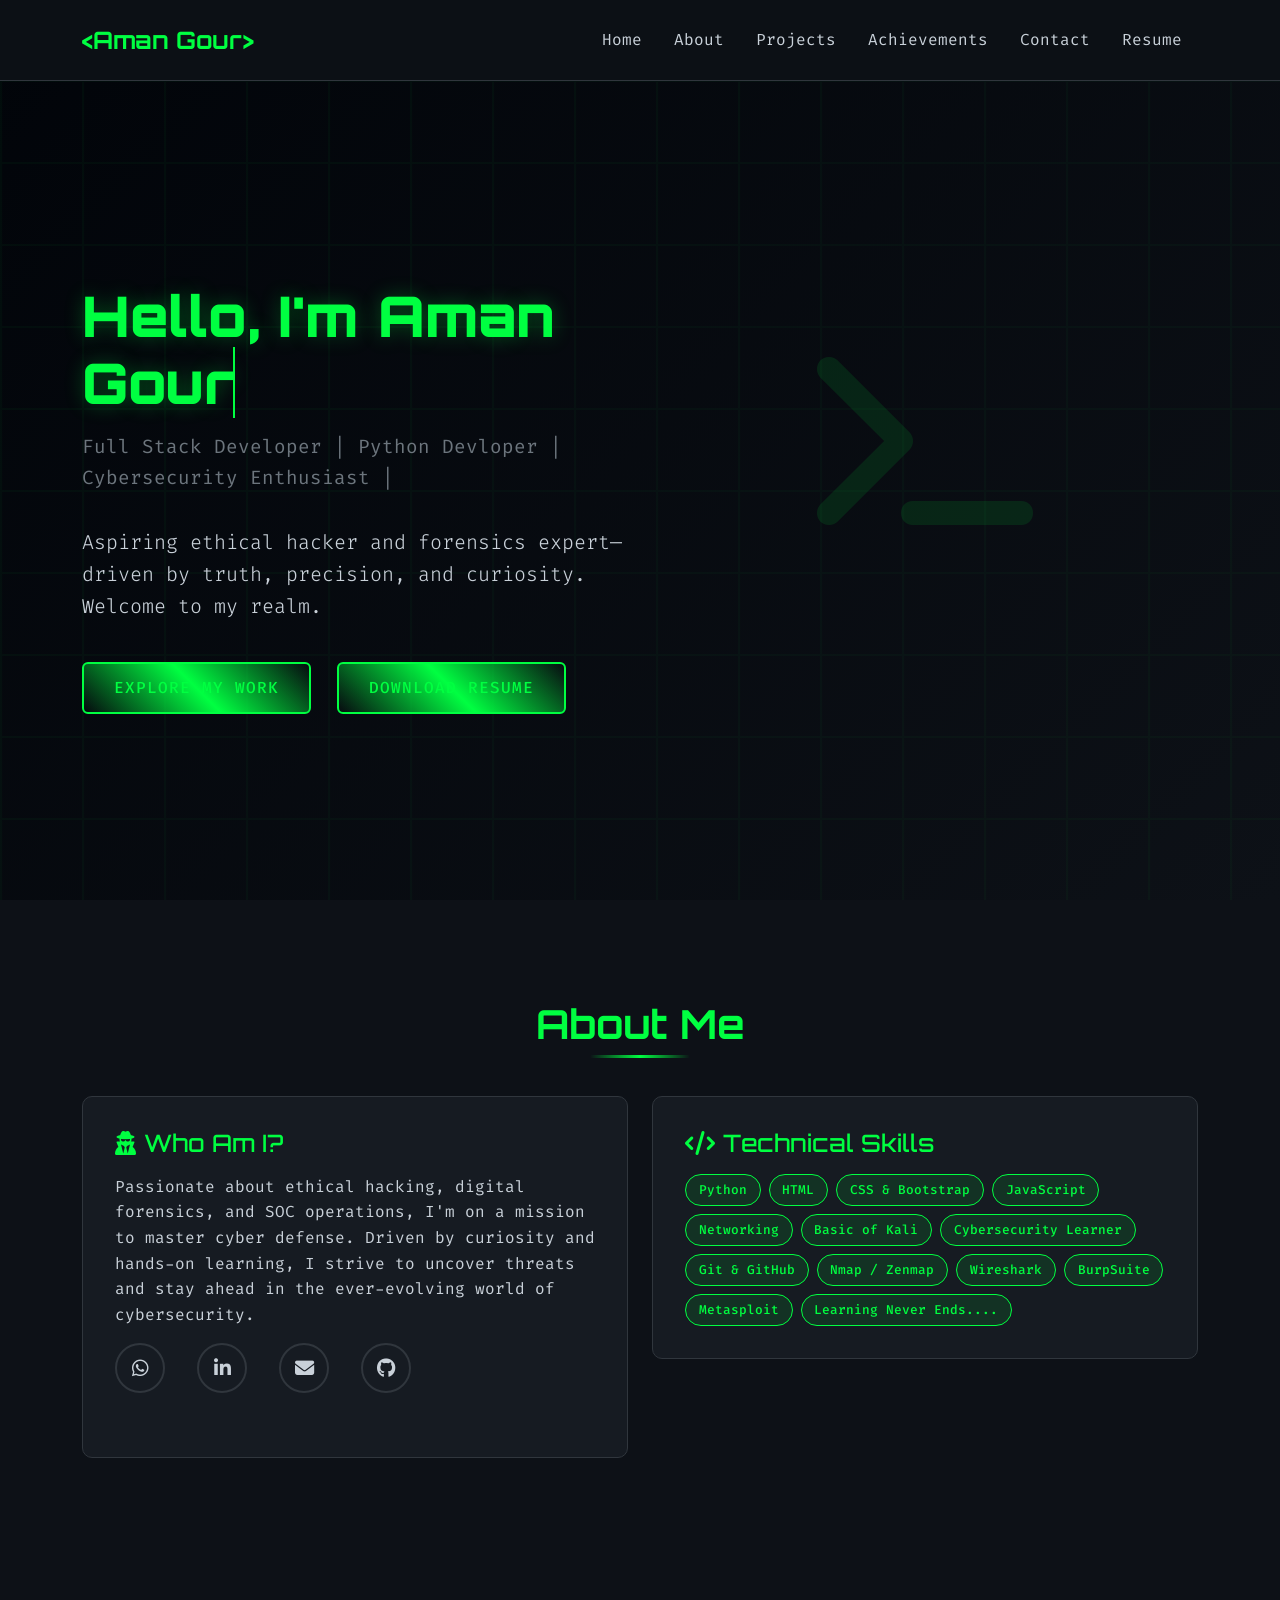
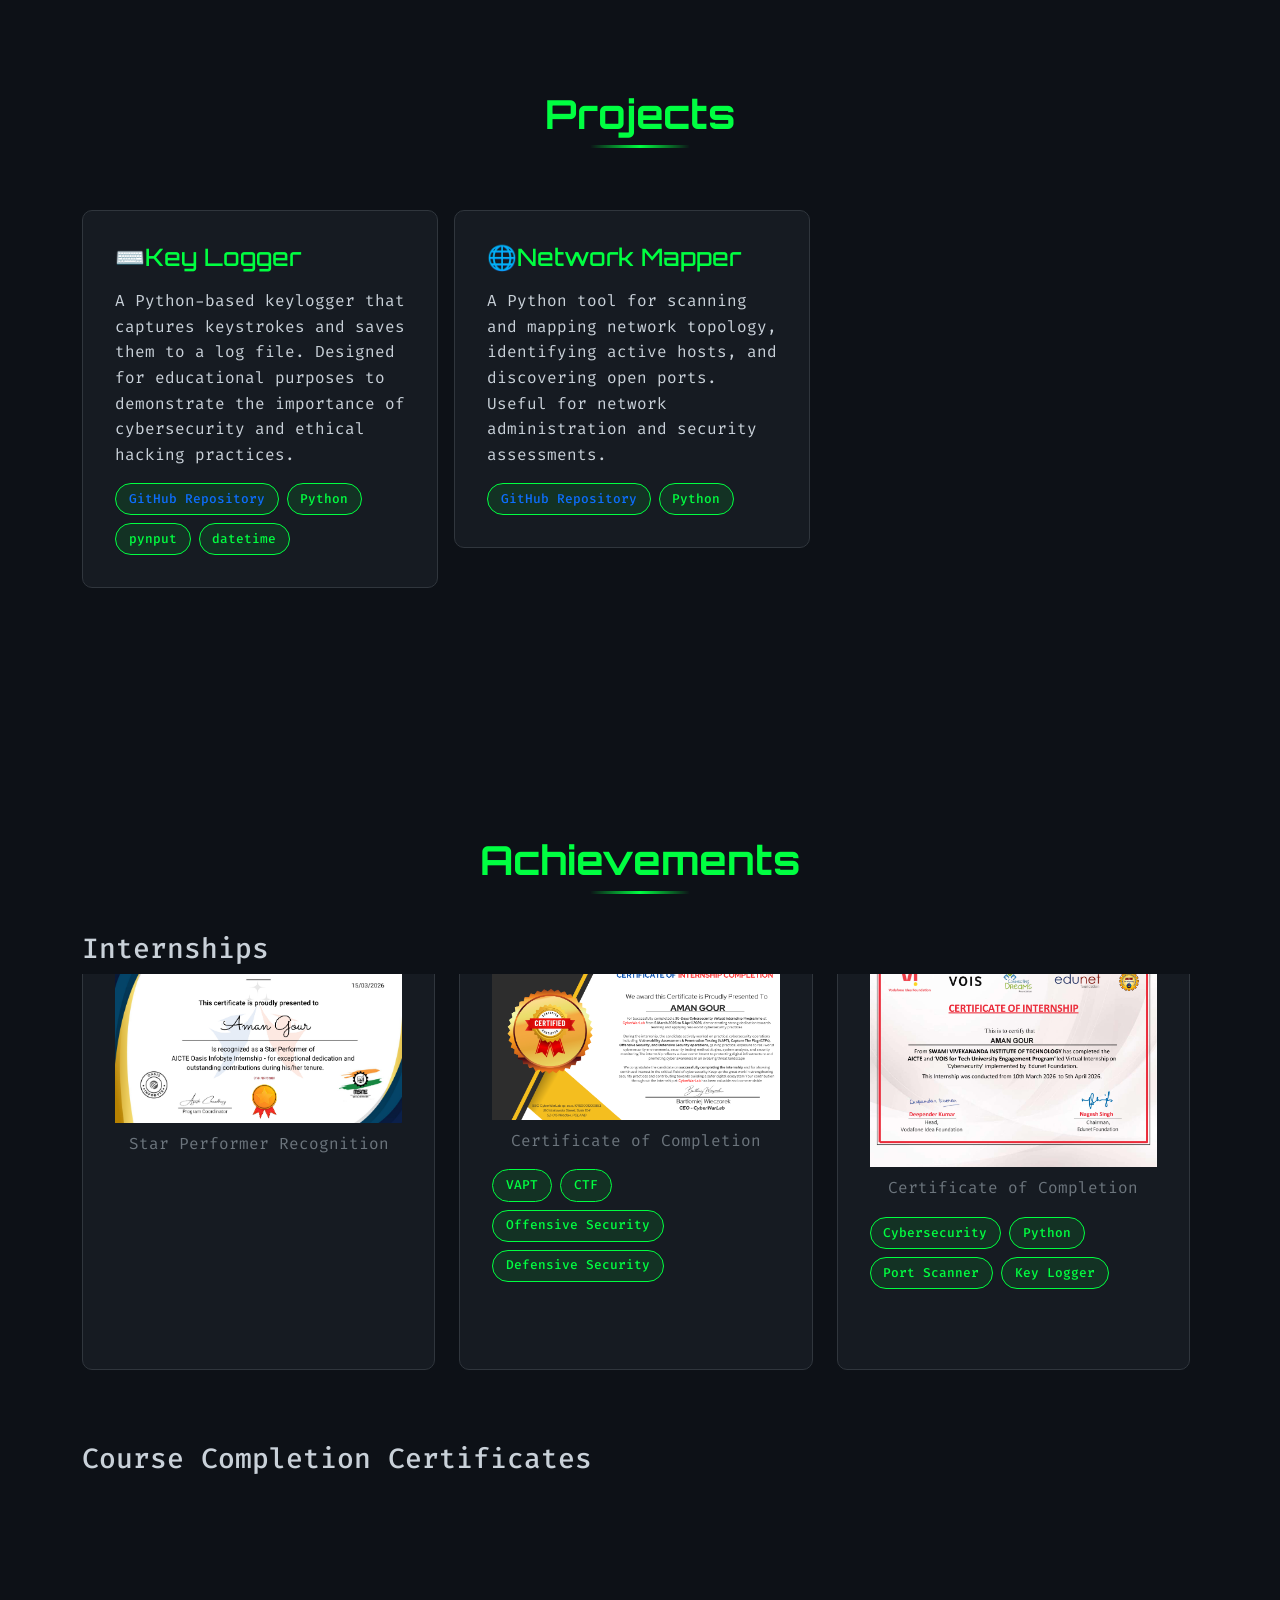
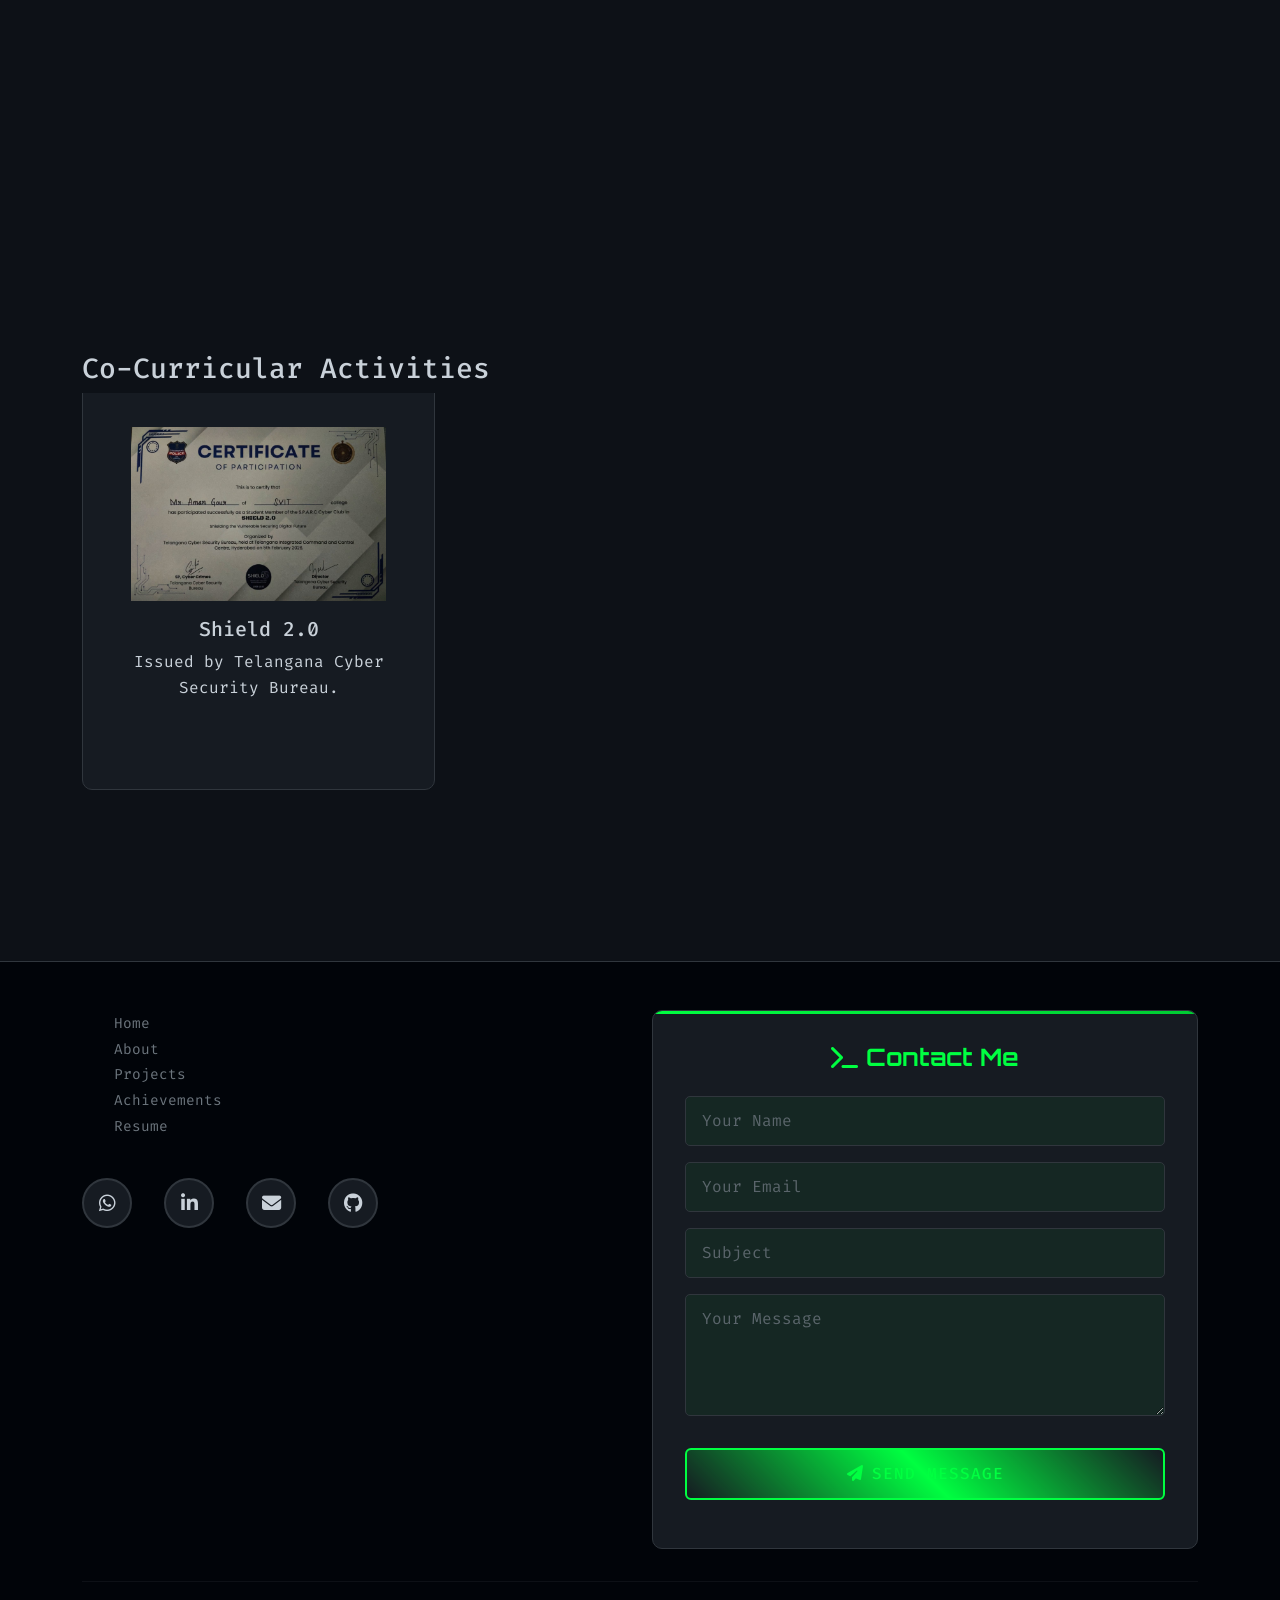
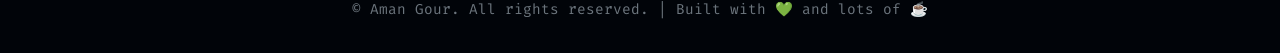
==== index.html @ b08bf636 "Updated with VOIS internship" ====
<!DOCTYPE html>
<html lang="en">
<head>
    <meta charset="UTF-8">
    <meta name="viewport" content="width=device-width, initial-scale=1.0">
    <title>Aman Gour - Portfolio</title>
    <link href="https://cdnjs.cloudflare.com/ajax/libs/bootstrap/5.3.0/css/bootstrap.min.css" rel="stylesheet">
    <link href="https://cdnjs.cloudflare.com/ajax/libs/font-awesome/6.4.0/css/all.min.css" rel="stylesheet">
    <link rel="stylesheet" href="style.css">
</head>
<body>
    <!-- Matrix Background -->
    <canvas class="matrix-bg" id="matrix"></canvas>

    <!-- Navigation -->
    <nav class="navbar navbar-expand-lg navbar-dark fixed-top">
        <div class="container">
            <a class="navbar-brand" href="#home">&lt;Aman Gour&gt;</a>
            <button class="navbar-toggler" type="button" data-bs-toggle="collapse" data-bs-target="#navbarNav">
                <span class="navbar-toggler-icon"></span>
            </button>
            <div class="collapse navbar-collapse" id="navbarNav">
                <ul class="navbar-nav ms-auto">
                    <li class="nav-item">
                        <a class="nav-link" href="#home">Home</a>
                    </li>
                    <li class="nav-item">
                        <a class="nav-link" href="#about">About</a>
                    </li>
                    <li class="nav-item">
                        <a class="nav-link" href="#projects">Projects</a>
                    </li>
                    <li class="nav-item">
                        <a class="nav-link" href="#achievements">Achievements</a>
                    </li>
                    <li class="nav-item">
                        <a class="nav-link" href="#contact">Contact</a>
                    </li>
                    <li class="nav-item">
                        <a class="nav-link" href="Resuma/Aman_Gour_Resume.pdf" target="_blank">Resume</a>
                    </li>
                </ul>
            </div>
        </div>
    </nav>

    <!-- Hero Section -->
    <section id="home" class="hero">
        <div class="container">
            <div class="row align-items-center">
                <div class="col-lg-6">
                    <div class="hero-content">
                        <h1>Hello, I'm <span class="typing-effect">Aman Gour</span></h1>
                        <p class="subtitle">Full Stack Developer | Python Devloper | Cybersecurity Enthusiast | </p>
                        <p class="lead mb-4">Aspiring ethical hacker and forensics expert—driven by truth, precision, and curiosity. Welcome to my realm.</p>
                        <a href="#projects" class="btn btn-hacker me-3">Explore My Work</a>
                        <a href="Resuma/Aman_Gour_Resume.pdf" download="Aman_Gour_Resume.pdf" class="btn btn-hacker">Download Resume</a>
                    </div>
                </div>
                <div class="col-lg-6 text-center">
                    <div style="font-size: 12rem; color: var(--primary-green); opacity: 0.1;">
                        <i class="fas fa-terminal"></i>
                    </div>
                </div>
            </div>
        </div>
    </section>

    <!-- About Section -->
    <section id="about" class="section">
        <div class="container">
            <h2 class="section-title">About Me</h2>
            <div class="row">
                <div class="col-lg-6">
                    <div class="hacker-card">
                        <h4><i class="fas fa-user-secret me-2"></i>Who Am I?</h4>
                        <p>Passionate about ethical hacking, digital forensics, and SOC operations, I'm on a mission to master cyber defense. Driven by curiosity and hands-on learning, I strive to uncover threats and stay ahead in the ever-evolving world of cybersecurity.</p>
                        <div class="social-links justify-content-start">
                            <a href="https://wa.me/+918125267557" class="social-link" title="WhatsApp">
                                <i class="fab fa-whatsapp"></i>
                            </a>
                            <a href="https://www.linkedin.com/in/amangour-/" class="social-link" title="LinkedIn">
                                <i class="fab fa-linkedin-in"></i>
                            </a>
                            <a href="mailto:amangour5488@gmail.com" class="social-link" title="Email">
                                <i class="fas fa-envelope"></i>
                            </a>
                            <a href="https://github.com/AmanGour83" class="social-link" title="GitHub">
                                <i class="fab fa-github"></i>
                            </a>
                        </div>
                    </div>
                </div>
                <div class="col-lg-6">
                    <div class="hacker-card">
                        <h4><i class="fas fa-code me-2"></i>Technical Skills</h4>
                        <div class="tech-stack">
                            <span class="tech-tag">Python</span>
                            <span class="tech-tag">HTML</span>
                            <span class="tech-tag">CSS & Bootstrap</span>
                            <span class="tech-tag">JavaScript</span>
                            <span class="tech-tag">Networking</span>
                            <span class="tech-tag">Basic of Kali</span>
                            <span class="tech-tag">Cybersecurity Learner</span>
                            <span class="tech-tag">Git & GitHub</span>
                            <span class="tech-tag">Nmap / Zenmap</span>
                            <span class="tech-tag">Wireshark</span>
                            <span class="tech-tag">BurpSuite</span>
                            <span class="tech-tag">Metasploit</span>
                            <span class="tech-tag">Learning Never Ends....</span>
                        </div>
                    </div>
                </div>
            </div>
        </div>
    </section>

    <!-- Projects Section -->
    <section id="projects" class="section">
        <div class="container">
            <h2 class="section-title">Projects</h2>
            <div class="row justify-content-center">
                <div class="col-12">
                    <div class="scroll-box projects-scroll">
                        <div class="row g-3"> <!-- row -->
                            <!-- Registration Checkup -->
                            <div class="col-md-4 mb-3">
                                <div class="project-card hacker-card" style="min-width: auto; flex: 0 0 320px;">
                                    <h4><span style="font-size:1.5rem;">✅</span>Registration Checkup</h4>
                                    <p>A command-line tool developed in Python to manage and update student details from a CSV file. Designed for schools or educational institutions to maintain and review student information efficiently.</p>
                                    <div class="tech-stack">
                                        <span class="tech-tag">
                                            <a href="https://github.com/AmanGour83/Regestration_check_up" title="GitHub" style="text-decoration: none;">GitHub Repository</a>
                                        </span>
                                        <span class="tech-tag">Python</span>
                                        <span class="tech-tag">pandas</span>
                                        <span class="tech-tag">numpy</span>
                                        <span class="tech-tag">CSV file</span>
                                    </div>
                                </div>
                            </div>
                            <!-- Smart Resume -->
                            <div class="col-md-4 mb-3">
                                <div class="project-card hacker-card" style="min-width: auto; flex: 0 0 320px;">
                                    <h4><span style="font-size:1.5rem;">📝</span>Smart Resume</h4>
                                    <p>A professional web app that helps you craft beautiful, effective resumes with intelligent AI-powered guidance!</p>
                                    <div class="tech-stack">
                                        <span class="tech-tag">
                                            <a href="https://github.com/AmanGour83/Regestration_check_up" title="GitHub" style="text-decoration: none;">GitHub Repository</a>
                                        </span>
                                        <span class="tech-tag">JavaScript</span>
                                        <span class="tech-tag">HTML</span>
                                        <span class="tech-tag">CSS</span>
                                        <span class="tech-tag">Python</span>
                                        <span class="tech-tag">Flask</span>
                                        <span class="tech-tag">AI using API</span>
                                    </div>
                                </div>
                            </div>
                            <!-- Expense Tracker -->
                            <div class="col-md-4 mb-3">
                                <div class="project-card hacker-card" style="min-width: auto; flex: 0 0 320px;">
                                    <h4><span style="font-size:1.5rem;">💸</span>Expense Tracker</h4>
                                    <p>A simple command-line Python tool to log expenses, view summaries, and track spending—ideal for managing finances without spreadsheets or apps.</p>
                                    <div class="tech-stack">
                                        <span class="tech-tag">
                                            <a href="https://github.com/AmanGour83/Expense_Tracers" title="GitHub" style="text-decoration: none;">GitHub Repository</a>
                                        </span>
                                        <span class="tech-tag">Python</span>
                                        <span class="tech-tag">JSON</span>
                                        <span class="tech-tag">datetime</span>
                                    </div>
                                </div>
                            </div>
                            <!-- Result Desk -->
                            <div class="col-md-4 mb-3">
                                <div class="project-card hacker-card" style="min-width: auto; flex: 0 0 320px;">
                                    <h4><span style="font-size:1.5rem;">📊</span>Result Desk</h4>
                                    <p>Result Desk is a Python 🐍 CLI tool that loads CSV marksheets and visualizes student performance—ideal for educators and data lovers 🧑‍💻!</p>
                                    <div class="tech-stack">
                                        <span class="tech-tag">
                                            <a href="https://github.com/AmanGour83/Result-Desk" title="GitHub" style="text-decoration: none;">GitHub Repository</a>
                                        </span>
                                        <span class="tech-tag">Python</span>
                                        <span class="tech-tag">pandas</span>
                                        <span class="tech-tag">numpy</span>
                                        <span class="tech-tag">matplotlib</span>
                                        <span class="tech-tag">CSV file</span>
                                    </div>
                                </div>
                            </div>
                            <!-- Student Performance Tracker -->
                            <div class="col-md-4 mb-3">
                                <div class="project-card hacker-card" style="min-width: auto; flex: 0 0 320px;">
                                    <h4><span style="font-size:1.5rem;">📃</span>Student Performance Tracker</h4>
                                    <p>A user-friendly Flask + SQLite web app for teachers and admins to track student performance, manage grades, and generate class reports.🧑‍💼</p>
                                    <div class="tech-stack">
                                        <span class="tech-tag">
                                            <a href="https://github.com/AmanGour83/student_performance_tracker" title="GitHub" style="text-decoration: none;">GitHub Repository</a>
                                        </span>
                                        <span class="tech-tag">Python</span>
                                        <span class="tech-tag">Flask</span>
                                        <span class="tech-tag">SQLite</span>
                                        <span class="tech-tag">HTML</span>
                                        <span class="tech-tag">CSS</span>
                                        <span class="tech-tag">Bootstrap</span>
                                    </div>
                                </div>
                            </div>
                            <!-- Secret Cipher -->
                            <div class="col-md-4 mb-3">
                                <div class="project-card hacker-card" style="min-width: auto; flex: 0 0 320px;">
                                    <h4><span style="font-size:1.5rem;">🕵️‍♀️</span>Secret Cipher</h4>
                                    <p>Secret Cipher Agent is a sleek Python tool for encoding and decoding messages using Caesar cipher logic. Perfect for secret notes or cryptography fun with your undercover companion in code! 🕵️‍♂️</p>
                                    <div class="tech-stack">
                                        <span class="tech-tag">
                                            <a href="https://github.com/AmanGour83/Secret_Cipher" title="GitHub" style="text-decoration: none;">GitHub Repository</a>
                                        </span>
                                        <span class="tech-tag">Python</span>
                                    </div>
                                </div>
                            </div> 
                            <!--Key Logger  -->
                            <div class="col-md-4 mb-3">
                                <div class="project-card hacker-card" style="min-width: auto; flex: 0 0 320px;">
                                    <h4><span style="font-size:1.5rem;">⌨️</span>Key Logger</h4>
                                    <p>A Python-based keylogger that captures keystrokes and saves them to a log file. Designed for educational purposes to demonstrate the importance of cybersecurity and ethical hacking practices.</p>
                                    <div class="tech-stack">
                                        <span class="tech-tag">
                                            <a href="https://github.com/AmanGour83/Key-Logger" title="GitHub" style="text-decoration: none;">GitHub Repository</a>
                                        </span>
                                        <span class="tech-tag">Python</span>
                                        <span class="tech-tag">pynput</span>
                                        <span class="tech-tag">datetime</span>
                                    </div>
                                </div>
                            </div>
                            <!-- Network Mapper -->
                            <div class="col-md-4 mb-3">
                                <div class="project-card hacker-card" style="min-width: auto; flex: 0 0 320px;">
                                    <h4><span style="font-size:1.5rem;">🌐</span>Network Mapper</h4>
                                    <p>A Python tool for scanning and mapping network topology, identifying active hosts, and discovering open ports. Useful for network administration and security assessments.</p>
                                    <div class="tech-stack">
                                        <span class="tech-tag">
                                            <a href="https://github.com/AmanGour83/Network-Mapper" title="GitHub" style="text-decoration: none;">GitHub Repository</a>
                                        </span>
                                        <span class="tech-tag">Python</span>
                                    </div>
                                </div>
                            </div>
                            
                        
                        
                        <!-- /////////// Add more projects here as needed ////////// -->
                        </div>
                    </div>
                </div>
            </div>
        </div>
    </section>


    <!-- Achievements Section with Scroll and Image Modal -->
    <section id="achievements" class="section">
        <div class="container">
            <h2 class="section-title">Achievements</h2>

            <!-- Internships -->
            <div class="ach-category mb-5">
                <h3>Internships</h3>
                <div class="row justify-content-center scroll-box" style="max-height: 420px; overflow-y: auto;">
                    <div class="col-lg-15 mb-10">
                        <div class="row">
                            <!-- Web Dev InternShip -->
                            <div class="col-md-4 mb-4">
                                <div class="hacker-card h-100">
                                    <h4><i class="fas fa-building me-2"></i>Elevate Lab</h4>
                                    <p><strong>WebDevelopment</strong> | May 2025 - June 2025</p>
                                    <div class="text-center">
                                        <img src="Certificates/internship_certificate/Elevate_Lab.jpg" alt="Elevate Lab Internship Certificate" class="img-fluid certificate-img" style="max-height: 400px; object-fit: contain; cursor: pointer;">
                                        <p class="text-secondary mt-2">Certificate of Completion</p>
                                    </div>
                                    <div class="tech-stack mb-3">
                                        <span class="tech-tag">HTML</span>
                                        <span class="tech-tag">CSS & bootstrap</span>
                                        <span class="tech-tag">JavaScript</span>
                                    </div>
                                </div>
                            </div>
                            <!-- Python Internship -->
                            <div class="col-md-4 mb-4">
                                <div class="hacker-card h-100">
                                    <h4><i class="fas fa-building me-2"></i>ValutsOfCode</h4>
                                    <p><strong>Python</strong> | August 2025 - September 2025</p>
                                    <div class="text-center">
                                        <img src="Certificates/internship_certificate/Vaultofcodes.jpg" alt="VaultOfCode Internship Certificate" class="img-fluid certificate-img" style="max-height: 400px; object-fit: contain; cursor: pointer;">
                                        <p class="text-secondary mt-2">Certificate of Completion</p>
                                    </div>
                                    <div class="tech-stack mb-3">
                                        <span class="tech-tag">Python</span>
                                        <span class="tech-tag">Flask</span>
                                        <span class="tech-tag">SQLite3</span>
                                    </div>
                                </div>
                            </div>
                            <!-- OASIS Internship -->
                            <div class="col-md-4 mb-4">
                                <div class="hacker-card h-100">
                                    <h4><i class="fas fa-building me-2"></i>OASIS</h4>
                                    <p><strong>Cybersecurity</strong> | Feb 2025 - March 2025</p>
                                    <div class="text-center">
                                        <img src="Certificates/internship_certificate/OASIS_COMPLETION CERTIFICATE.jpg" alt="OASIS Completion Certificate" class="img-fluid certificate-img" style="max-height: 400px; object-fit: contain; cursor: pointer;">
                                        <p class="text-secondary mt-2">Certificate of Completion</p>
                                    </div>
                                    <div class="tech-stack mb-3">
                                        <span class="tech-tag">Network Security</span>
                                        <span class="tech-tag">Penetration Testing</span>
                                        <span class="tech-tag">Incident Response</span>
                                    </div>
                                </div>
                            </div>
                            <!-- OASIS Star Performer -->
                            <div class="col-md-4 mb-4">
                                <div class="hacker-card h-100">
                                    <h4><i class="fas fa-building me-2"></i>OASIS (Star Performer)</h4>
                                    <p><strong>Cybersecurity</strong> | March 2025</p>
                                    <div class="text-center">
                                        <img src="Certificates/internship_certificate/OASIS_sTAR_PERFORMER CERTIFICATE.jpg" alt="OASIS Star Performer Certificate" class="img-fluid certificate-img" style="max-height: 400px; object-fit: contain; cursor: pointer;">
                                        <p class="text-secondary mt-2">Star Performer Recognition</p>
                                    </div>
                                    
                                </div>
                            </div>
                            <!-- Cyber War Labs -->
                            <div class="col-md-4 mb-4">
                                <div class="hacker-card h-100">
                                    <h4><i class="fas fa-building me-2"></i>Cyber War Labs</h4>
                                    <p><strong>Cybersecurity</strong> | March 2026 - April 2026</p>
                                    <div class="text-center">
                                        <img src="Certificates/internship_certificate/Cyber_warlabs.png" alt="Cyber War Labs Internship Certificate" class="img-fluid certificate-img" style="max-height: 400px; object-fit: contain; cursor: pointer;">
                                        <p class="text-secondary mt-2">Certificate of Completion</p>
                                    </div>
                                    <div class="tech-stack mb-3">
                                        <span class="tech-tag">VAPT</span>
                                        <span class="tech-tag">CTF</span>
                                        <span class="tech-tag">Offensive Security</span>
                                        <span class="tech-tag">Defensive Security</span>
                                    </div>
                                </div>
                            </div>
                            <!-- VOIS Virtual Internship -->
                            <div class="col-md-4 mb-4">
                                <div class="hacker-card h-100">
                                    <h4><i class="fas fa-building me-2"></i>VOIS Virtual Internship</h4>
                                    <p><strong>Cybersecurity</strong> | March 2026 - April 2026</p>
                                    <div class="text-center">
                                        <img src="Certificates/internship_certificate/VOIS.png" alt="VOIS Virtual Internship Certificate" class="img-fluid certificate-img" style="max-height: 400px; object-fit: contain; cursor: pointer;">
                                        <p class="text-secondary mt-2">Certificate of Completion</p>
                                    </div>
                                    <div class="tech-stack mb-3">
                                        <span class="tech-tag">Cybersecurity</span>
                                        <span class="tech-tag">Python</span>
                                        <span class="tech-tag">Port Scanner</span>
                                        <span class="tech-tag">Key Logger</span>
                                    </div>
                                </div>
                            </div>

                        </div>
                    </div>
                </div>
            </div>

            <!-- Course Completion Certificates -->
            <div class="ach-category mb-5">
                <h3>Course Completion Certificates</h3>
                <div class="row scroll-box" style="max-height: 420px; overflow-y: auto;">
                    <!-- Diploma In Ms-Word -->
                    <div class="col-md-4 mb-4">
                        <div class="hacker-card h-100">
                            <div class="certificate-card text-center p-3">
                                <img src="Certificates/course_Certificates/DIPLOMA IN MS-OFFICE CERTIFIATE.jpg" alt="Diploma In Ms-Word" class="img-fluid mb-3 certificate-img" style="max-height: 400px; object-fit: contain; cursor: pointer;">
                                <h5 class="mb-2">Diploma In Ms-Word</h5>
                                <p class="mb-2">Issued by GEENI Computer Education, November 2020</p>
                            </div>
                        </div>
                    </div>
                     <!-- Diploma In Python -->
                    <div class="col-md-4 mb-4">
                        <div class="hacker-card h-100">
                            <div class="certificate-card text-center p-3">
                                <img src="Certificates/course_Certificates/DIPLOMA IN PYTHON CERTIFIATE.jpg" alt="Diploma In Python" class="img-fluid mb-3 certificate-img" style="max-height: 400px; object-fit: contain; cursor: pointer;">
                                <h5 class="mb-2">Diploma In Python</h5>
                                <p class="mb-2">Issued by GEENI Computer Education, November 2020</p>
                            </div>
                        </div>
                    </div>
                    <!-- API Authentication -->
                    <div class="col-md-4 mb-4">
                        <div class="hacker-card h-100">
                            <div class="certificate-card text-center p-3">
                                <img src="Certificates/course_Certificates/API Authentication.jpg" alt="API Authentication Certificate" class="img-fluid mb-3 certificate-img" style="max-height: 400px; object-fit: contain; cursor: pointer;">
                                <h5 class="mb-2">API Authentication</h5>
                                <p class="mb-2">Issued by APISEC UNIVERSITY</p>
                            </div>
                        </div>
                    </div>
                    <!-- API Security Fundamentals -->
                    <div class="col-md-4 mb-4">
                        <div class="hacker-card h-100">
                            <div class="certificate-card text-center p-3">
                                <img src="Certificates/course_Certificates/API Sec Fundamental.jpg" alt="API Security Fundamentals Certificate" class="img-fluid mb-3 certificate-img" style="max-height: 400px; object-fit: contain; cursor: pointer;">
                                <h5 class="mb-2">API Security Fundamentals</h5>
                                <p class="mb-2">Issued by APISEC UNIVERSITY</p>
                            </div>
                        </div>
                    </div>
                    <!-- API Documentation -->
                    <div class="col-md-4 mb-4">
                        <div class="hacker-card h-100">
                            <div class="certificate-card text-center p-3">
                                <img src="Certificates/course_Certificates/APIDocumentation.jpg" alt="API Documentation Certificate" class="img-fluid mb-3 certificate-img" style="max-height: 400px; object-fit: contain; cursor: pointer;">
                                <h5 class="mb-2">API Documentation</h5>
                                <p class="mb-2">Issued by APISEC UNIVERSITY</p>
                            </div>
                        </div>
                    </div>
                    <!-- Securing API -->
                    <div class="col-md-4 mb-4">
                        <div class="hacker-card h-100">
                            <div class="certificate-card text-center p-3">
                                <img src="Certificates/course_Certificates/Securing API.jpg" alt="Securing API Certificate" class="img-fluid mb-3 certificate-img" style="max-height: 400px; object-fit: contain; cursor: pointer;">
                                <h5 class="mb-2">Securing API</h5>
                                <p class="mb-2">Issued by APISEC UNIVERSITY</p>
                            </div>
                        </div>
                    </div>
                    <!-- OWASP API Security -->
                    <div class="col-md-4 mb-4">
                        <div class="hacker-card h-100">
                            <div class="certificate-card text-center p-3">
                                <img src="Certificates/course_Certificates/OWASP API.jpg" alt="OWASP API Security Certificate" class="img-fluid mb-3 certificate-img" style="max-height: 400px; object-fit: contain; cursor: pointer;">
                                <h5 class="mb-2">OWASP API Security</h5>
                                <p class="mb-2">Issued by APISEC UNIVERSITY</p>
                            </div>
                        </div>
                    </div>
                    <!-- ACP Certificate -->
                    <div class="col-md-4 mb-4">
                        <div class="hacker-card h-100">
                            <div class="certificate-card text-center p-3">
                                <img src="Certificates/course_Certificates/ACP.jpg" alt="ACP Certificate" class="img-fluid mb-3 certificate-img" style="max-height: 400px; object-fit: contain; cursor: pointer;">
                                <h5 class="mb-2">ACP Certificate</h5>
                                <p class="mb-2">Issued by APISEC UNIVERSITY</p>
                            </div>
                        </div>
                    </div>
                    <!-- TD_CEH Certificate -->
                    <div class="col-md-4 mb-4">
                         <div class="hacker-card h-100">
                             <div class="certificate-card text-center p-3">
                                 <img src="Certificates/course_Certificates/TD_EH_AMAN-EH-1908.jpg" alt="Threat Detection & Ethical Hacking" class="img-fluid mb-3 certificate-img" style="max-height: 400px; object-fit: contain; cursor: pointer;">
                                 <h5 class="mb-2">Certified Ethical Hacking <br>[ CEH ]</h5>
                                 <p class="mb-2">Issued by TuteDude</p>
                             </div>
                         </div>
                     </div>
                </div>
            </div>

            <!-- Co-Curricular Activities -->
            <div class="ach-category mb-5">
                <h3>Co-Curricular Activities</h3>
                <div class="row scroll-box" style="max-height: 420px; overflow-y: auto;">
                    <!-- JNTUH Workshop first -->
                    <div class="col-md-4 mb-4">
                        <div class="hacker-card h-100">
                            <div class="certificate-card text-center p-3">
                                <img src="Certificates/Workshop_certificates/JNTUH_WORKSHOAP.jpg" alt="Cyber Security Workshop" class="img-fluid mb-3 certificate-img" style="max-height: 400px; object-fit: contain; cursor: pointer;">
                                <h5 class="mb-2">Cyber Security Workshop</h5>
                                <p class="mb-2">Issued by Blue Team Cybersecurity Under JNTUH</p>
                            </div>
                        </div>
                    </div>
                    <!-- Advent Of Cyber as co-curricular activity -->
                    <div class="col-md-4 mb-4">
                        <div class="hacker-card h-100">
                            <div class="certificate-card text-center p-3">
                                <img src="Certificates/Workshop_certificates/AOC2025.png" alt="AOC 2025 Certificate" class="img-fluid mb-3 certificate-img" style="max-height: 400px; object-fit: contain; cursor: pointer;">
                                <h5 class="mb-2">Advent Of Cyber 2025</h5>
                                <p class="mb-2">Issued by TryHackMe.com</p>
                            </div>
                        </div>
                    </div>
                    <!-- IIT Hyderabd Workshop -->
                    <div class="col-md-4 mb-4">
                        <div class="hacker-card h-100">
                            <div class="certificate-card text-center p-3">
                                <img src="Certificates/Workshop_certificates/IITH workshop.jpg" alt="IITH Workshop" class="img-fluid mb-3 certificate-img" style="max-height: 400px; object-fit: contain; cursor: pointer;">
                                <h5 class="mb-2">IITH Workshop</h5>
                                <p class="mb-2">Issued by IITH</p>
                            </div>
                        </div>
                    </div>
                    <!-- Shield 2.0 -->
                    <div class="col-md-4 mb-4">
                        <div class="hacker-card h-100">
                            <div class="certificate-card text-center p-3">
                                <img src="Certificates/Workshop_certificates/Shield2.0.jpeg" alt="Shield 2.0 Workshop" class="img-fluid mb-3 certificate-img" style="max-height: 400px; object-fit: contain; cursor: pointer;">
                                <h5 class="mb-2">Shield 2.0</h5>
                                <p class="mb-2">Issued by Telangana Cyber Security Bureau.
</p>
                            </div>
                        </div>
                    </div>
                </div>
            </div>

        </div>
    </section>                
    <!-- Modal for Enlarged Certificate Image -->
    <div class="modal fade" id="certificateModal" tabindex="-1" aria-labelledby="certificateModalLabel" aria-hidden="true">
      <div class="modal-dialog modal-dialog-centered modal-lg">
        <div class="modal-content bg-dark">
          <div class="modal-header border-0">
            <button type="button" class="btn-close btn-close-white" data-bs-dismiss="modal" aria-label="Close"></button>
          </div>
          <div class="modal-body text-center">
            <img id="modalCertificateImg" src="" alt="Certificate" class="img-fluid" style="max-height: 80vh; object-fit: contain;">
          </div>
        </div>
      </div>
    </div>  

    <!-- Footer -->
    <footer class="footer">
    </section>
        <div class="container">
            <div class="row">
                <!-- Left Side - Navigation and Social Links -->
                <div class="col-lg-6">
                    <div class="footer-nav mb-4">
                        <ul style="list-style-type: none;">
                            <li><a href="#home">Home</a></li>
                            <li><a href="#about">About</a></li>
                            <li><a href="#projects">Projects</a></li>
                            <li><a href="#achievements">Achievements</a></li>
                            <li><a href="Resuma/Aman_Gour_Resume.pdf" target="_blank">Resume</a></li>
                        </ul>                                             
                    </div>
                    
                    <div class="social-links justify-content-start">
                        <a href="https://wa.me/+918125267557" class="social-link" title="WhatsApp">
                            <i class="fab fa-whatsapp"></i>
                        </a>
                        <a href="https://www.linkedin.com/in/amangour-/" class="social-link" title="LinkedIn">
                            <i class="fab fa-linkedin-in"></i>
                        </a>
                        <a href="mailto:amangour5488@gmail.com" class="social-link" title="Email">
                            <i class="fas fa-envelope"></i>
                        </a>
                        <a href="https://github.com/AmanGour83" class="social-link" title="GitHub">
                            <i class="fab fa-github"></i>
                        </a>
                    </div>
                </div>
                
                <!-- Right Side - Contact Form -->
                <div class="col-lg-6">
                    <div class="contact-form" id="contact">
                        <h4 class="form-title mb-4"><i class="fas fa-terminal me-2"></i>Contact Me</h4>
                        <form id="contactForm" action="https://formspree.io/f/mdkwnokv" method="POST">
                            <div class="mb-3">
                                <input type="text" class="form-control hacker-input" id="name" 
                                name="name" placeholder="Your Name" required>
                            </div>
                            <div class="mb-3">
                                <input type="email" class="form-control hacker-input" id="email" name="email" placeholder="Your Email" required>
                            </div>
                            <div class="mb-3">
                                <input type="text" class="form-control hacker-input" id="subject" name="subject" placeholder="Subject" required>
                            </div>
                            <div class="mb-3">
                                <textarea class="form-control hacker-input" id="message" name="message" rows="4" placeholder="Your Message" required></textarea>
                            </div>
                            <button type="submit" class="btn btn-hacker w-100">
                                <i class="fas fa-paper-plane me-2"></i>Send Message
                            </button>
                        </form>
                        <div id="formStatus" class="mt-3"></div>
 
                    </div>
                </div>
            </div>
            
            <hr style="border-color: var(--border-color); margin: 2rem 0 1rem;">
            
            <div class="text-center">
                <p class="mb-0" style="color: var(--text-secondary); font-size: 0.9rem;">
                    &copy;  Aman Gour. All rights reserved. | Built with 💚 and lots of ☕
                </p>
            </div>
        </div>
    </footer>

    <script src="https://cdnjs.cloudflare.com/ajax/libs/bootstrap/5.3.0/js/bootstrap.bundle.min.js"></script>
    <script src="script.js"></script>
</body>
</html>
---- style.css ----
@import url('https://fonts.googleapis.com/css2?family=Fira+Code:wght@300;400;500;700&family=Orbitron:wght@400;700;900&display=swap');
        
:root {
    --primary-green: #00ff41;
    --secondary-green: #00cc33;
    --dark-bg: #0d1117;
    --darker-bg: #010409;
    --card-bg: #161b22;
    --border-color: #30363d;
    --text-primary: #c9d1d9;
    --text-secondary: #6c757d;
}

* {margin: 0;
    padding: 0;
    box-sizing: border-box;
}
            

body {font-family: 'Fira Code', monospace;
    background-color: var(--dark-bg);
    color: var(--text-primary);
    line-height: 1.6;
    overflow-x: hidden;
}

/* Matrix rain effect */
.matrix-bg {
    position: fixed;
    top: 0;
    left: 0;
    width: 100%;
    height: 100%;
    z-index: -1;
    opacity: 0.1;
}

/* Navigation */
.navbar {
    background-color: rgba(13, 17, 23, 0.95) !important;
    backdrop-filter: blur(10px);
    border-bottom: 1px solid var(--border-color);
    padding: 1rem 0;
    transition: all 0.3s ease;
}

.navbar-brand {
    font-family: 'Orbitron', monospace;
    font-weight: 700;
    color: var(--primary-green) !important;
    font-size: 1.5rem;
}

.navbar-nav .nav-link {
    color: var(--text-primary) !important;
    font-weight: 400;
    margin: 0 0.5rem;
    position: relative;
    transition: all 0.3s ease;
}

.navbar-nav .nav-link:hover {
    color: var(--primary-green) !important;
}

.navbar-nav .nav-link::after {
    content: '';
    position: absolute;
    width: 0;
    height: 2px;
    bottom: -5px;
    left: 50%;
    background-color: var(--primary-green);
    transition: all 0.3s ease;
    transform: translateX(-50%);
}

.navbar-nav .nav-link:hover::after {
    width: 100%;
}

/* Hero Section */
.hero {
    min-height: 100vh;
    display: flex;
    align-items: center;
    background: linear-gradient(135deg, var(--darker-bg) 0%, var(--dark-bg) 100%);
    position: relative;
}

.hero::before {
    content: '';
    position: absolute;
    top: 80px;
    left: 0;
    right: 0;
    bottom: 0;
    background: url('data:image/svg+xml,<svg xmlns="http://www.w3.org/2000/svg" viewBox="0 0 100 100"><defs><pattern id="grid" width="10" height="10" patternUnits="userSpaceOnUse"><path d="M 10 0 L 0 0 0 10" fill="none" stroke="%2300ff41" stroke-width="0.5" opacity="0.1"/></pattern></defs><rect width="100" height="100" fill="url(%23grid)"/></svg>');
    opacity: 0.3;
}

.hero-content {
    position: relative;
    z-index: 2;
}

.hero h1 {
    font-family: 'Orbitron', monospace;
    font-size: 3.5rem;
    font-weight: 900;
    color: var(--primary-green);
    text-shadow: 0 0 20px rgba(0, 255, 65, 0.3);
    margin-top: 6rem;
    margin-bottom: 1rem;
}

.hero .subtitle {
    font-size: 1.2rem;
    color: var(--text-secondary);
    margin-bottom: 2rem;
}

.typing-effect {
    border-right: 2px solid var(--primary-green);
    animation: blink 1s infinite;
}

@keyframes blink {
    0%, 50% { border-color: var(--primary-green); }
    51%, 100% { border-color: transparent; }
}

.btn-hacker {
    background: linear-gradient(45deg, transparent, var(--primary-green), transparent);
    border: 2px solid var(--primary-green);
    color: var(--primary-green);
    padding: 12px 30px;
    font-family: 'Fira Code', monospace;
    font-weight: 500;
    text-transform: uppercase;
    letter-spacing: 1px;
    position: relative;
    overflow: hidden;
    transition: all 0.3s ease;
    margin-top: 1rem;
}

.btn-hacker:hover {
    color: var(--dark-bg);
    box-shadow: 0 0 30px var(--primary-green);
}

.btn-hacker::before {
    content: '';
    position: absolute;
    top: 0;
    left: -100%;
    width: 100%;
    height: 100%;
    background: var(--primary-green);
    transition: left 0.3s ease;
    z-index: -1;
}

.btn-hacker:hover::before {
    left: 0;
}

/* Section Styling */
.section {
    padding: 100px 0;
    position: relative;
}

.section-title {
    font-family: 'Orbitron', monospace;
    font-size: 2.5rem;
    font-weight: 700;
    color: var(--primary-green);
    text-align: center;
    margin-bottom: 3rem;
    position: relative;
}

.section-title::after {
    content: '';
    position: absolute;
    bottom: -10px;
    left: 50%;
    transform: translateX(-50%);
    width: 100px;
    height: 3px;
    background: linear-gradient(90deg, transparent, var(--primary-green), transparent);
}

/* Cards */
.hacker-card {
    background: var(--card-bg);
    border: 1px solid var(--border-color);
    border-radius: 10px;
    padding: 2rem;
    margin-bottom: 2rem;
    transition: all 0.3s ease;
    position: relative;
    overflow: hidden;
}

.hacker-card::before {
    content: '';
    position: absolute;
    top: 0;
    left: 0;
    right: 0;
    height: 3px;
    background: linear-gradient(90deg, var(--primary-green), var(--secondary-green));
    transform: scaleX(0);
    transition: transform 0.3s ease;
}

.hacker-card:hover {
    border-color: var(--primary-green);
    box-shadow: 0 10px 30px rgba(0, 255, 65, 0.1);
    transform: translateY(-5px);
}

.hacker-card:hover::before {
    transform: scaleX(1);
}

.hacker-card h4 {
    color: var(--primary-green);
    font-family: 'Orbitron', monospace;
    margin-bottom: 1rem;
}

.hacker-card .tech-stack {
    display: flex;
    flex-wrap: wrap;
    gap: 0.5rem;
    margin-top: 1rem;
}

.tech-tag {
    background: rgba(0, 255, 65, 0.1);
    border: 1px solid var(--primary-green);
    color: var(--primary-green);
    padding: 0.3rem 0.8rem;
    border-radius: 20px;
    font-size: 0.8rem;
    font-weight: 500;
}

.scroll-box {
    max-height: 450px;
    overflow-y: auto;
    padding-right: 8px;
    scrollbar-gutter: stable;
}

.projects-scroll .project-card {
    min-width: auto;
}

/* Footer */
.footer {
    background: var(--darker-bg);
    border-top: 1px solid var(--border-color);
    padding: 3rem 0 2rem;
}

.social-links {
    display: flex;
    justify-content: center;
    gap: 2rem;
    margin-bottom: 2rem;
}

.social-link {
    display: inline-flex;
    align-items: center;
    justify-content: center;
    width: 50px;
    height: 50px;
    background: var(--card-bg);
    border: 2px solid var(--border-color);
    border-radius: 50%;
    color: var(--text-primary);
    font-size: 1.2rem;
    transition: all 0.3s ease;
    text-decoration: none;
}

.social-link:hover {
    color: var(--primary-green);
    border-color: var(--primary-green);
    box-shadow: 0 0 20px rgba(0, 255, 65, 0.3);
    transform: translateY(-3px);
}

.footer-nav {
    display: flex;
    justify-content: flex-start;
    gap: 2rem;
    margin-bottom: 2rem;
    flex-wrap: wrap;
}

.footer-nav a {
    color: var(--text-secondary);
    text-decoration: none;
    font-size: 0.9rem;
    transition: color 0.3s ease;
    position: relative;
}

.footer-nav a:hover {
    color: var(--primary-green);
}

.footer-nav a::after {
    content: '';
    position: absolute;
    width: 0;
    height: 2px;
    bottom: -3px;
    left: 0;
    background-color: var(--primary-green);
    transition: width 0.3s ease;
}

.footer-nav a:hover::after {
    width: 100%;
}

/* Contact Form Styling */
.contact-form {
    background: var(--card-bg);
    border: 1px solid var(--border-color);
    border-radius: 10px;
    padding: 2rem;
    position: relative;
    overflow: hidden;
}

.contact-form::before {
    content: '';
    position: absolute;
    top: 0;
    left: 0;
    right: 0;
    height: 3px;
    background: linear-gradient(90deg, var(--primary-green), var(--secondary-green));
}

.form-title {
    color: var(--primary-green);
    font-family: 'Orbitron', monospace;
    font-weight: 700;
    text-align: center;
}

.hacker-input {
    background: rgba(0, 255, 65, 0.05);
    border: 1px solid var(--border-color);
    border-radius: 5px;
    color: var(--text-primary);
    padding: 12px 16px;
    font-family: 'Fira Code', monospace;
    transition: all 0.3s ease;
}

.hacker-input:focus {
    background: rgba(0, 255, 65, 0.1);
    border-color: var(--primary-green);
    box-shadow: 0 0 0 0.2rem rgba(0, 255, 65, 0.25);
    color: var(--text-primary);
}

.hacker-input::placeholder {
    color: var(--text-secondary);
    opacity: 0.8;
}

/* Responsive */
@media (max-width: 768px) {
    .hero h1 {
        font-size: 2.5rem;
    }
            
    .hero .subtitle {
        font-size: 1rem;
    }
            
    .section-title {
        font-size: 2rem;
    }
            
    .social-links {
        gap: 1rem;
    }
            
    .footer-nav {
        gap: 1rem;
    }
}

/* Scrollbar */
::-webkit-scrollbar {
    width: 8px;
}

::-webkit-scrollbar-track {
    background: var(--darker-bg);
}

::-webkit-scrollbar-thumb {
    background: var(--primary-green);
    border-radius: 4px;
}

::-webkit-scrollbar-thumb:hover {
    background: var(--secondary-green);
}

/* Hide scrollbar but keep scrolling functionality */
body, .section, .row, .container, .project-card, .hacker-card {
     scrollbar-width: none; /* Firefox */
     -ms-overflow-style: none; /* IE and Edge */
}
body::-webkit-scrollbar, .section::-webkit-scrollbar, .row::-webkit-scrollbar, .container::-webkit-scrollbar, .project-card::-webkit-scrollbar, .hacker-card::-webkit-scrollbar {
     display: none; /* Chrome, Safari, Opera */
}
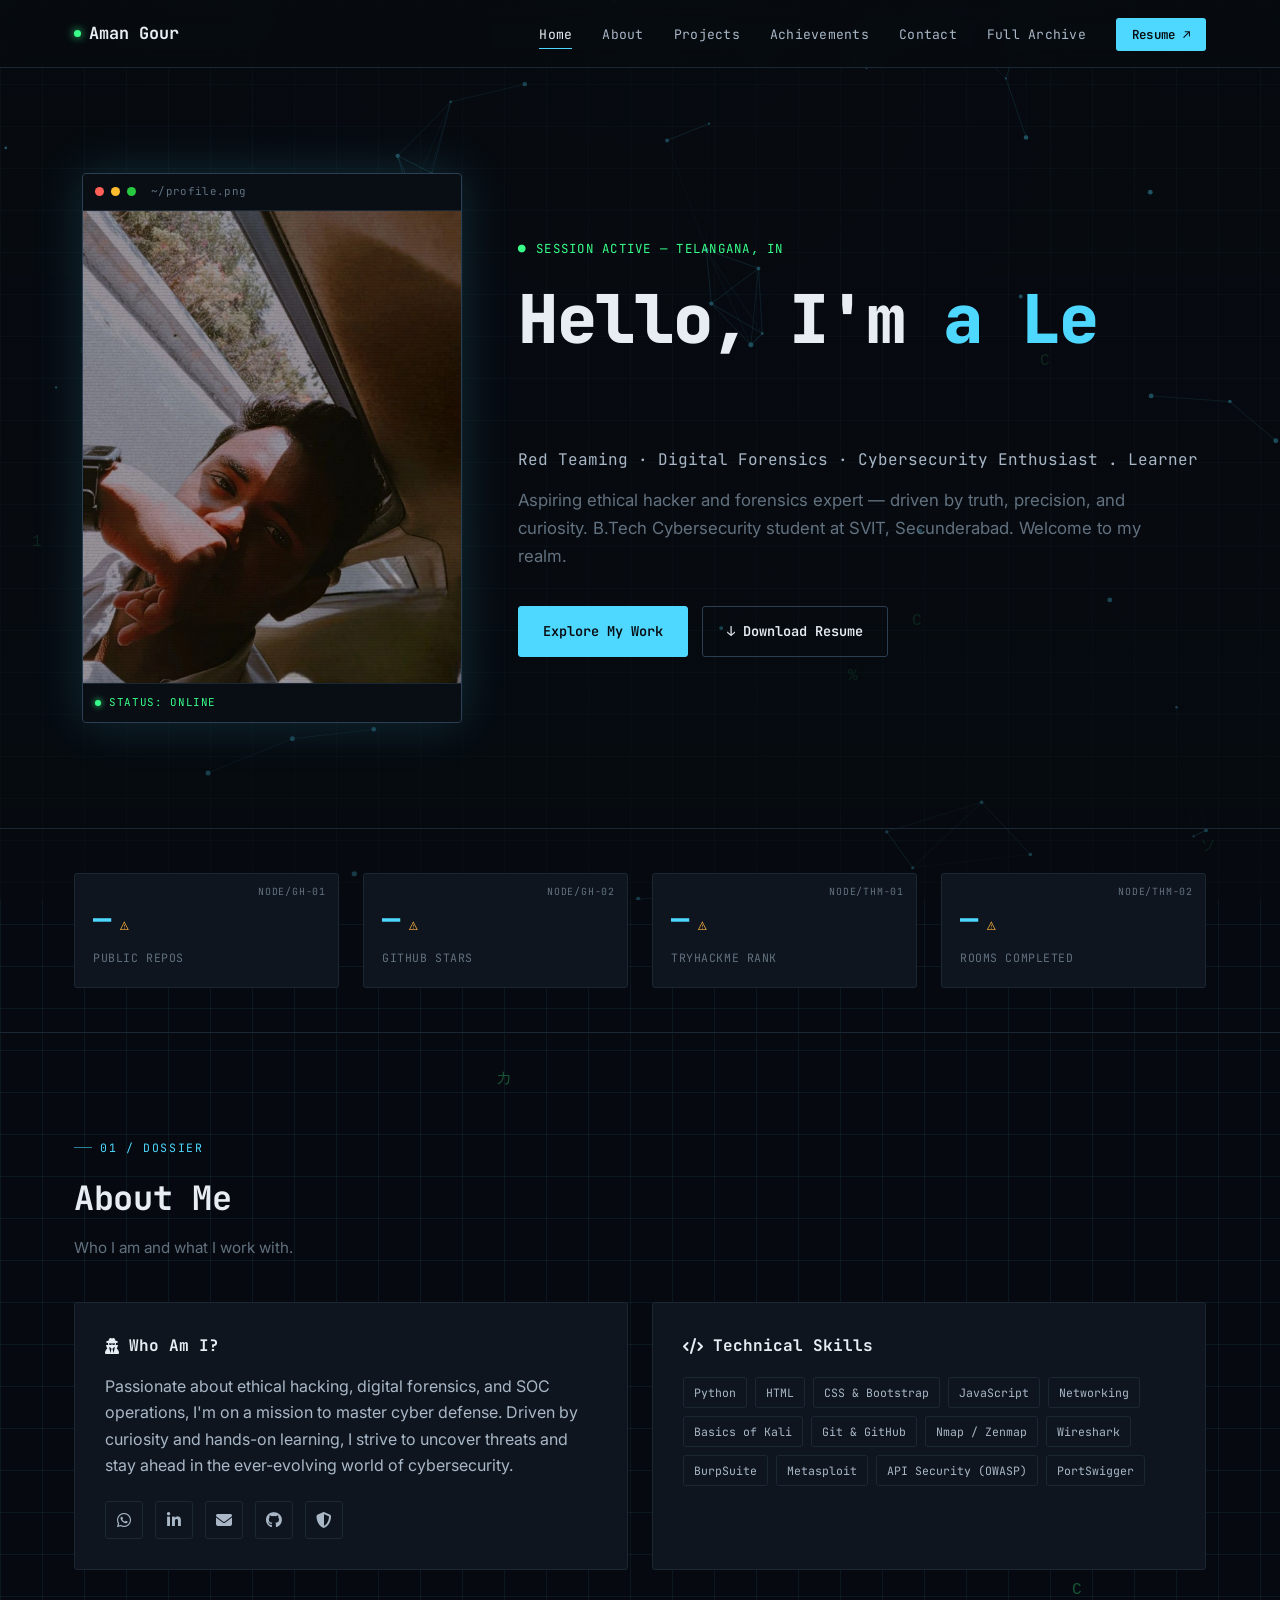
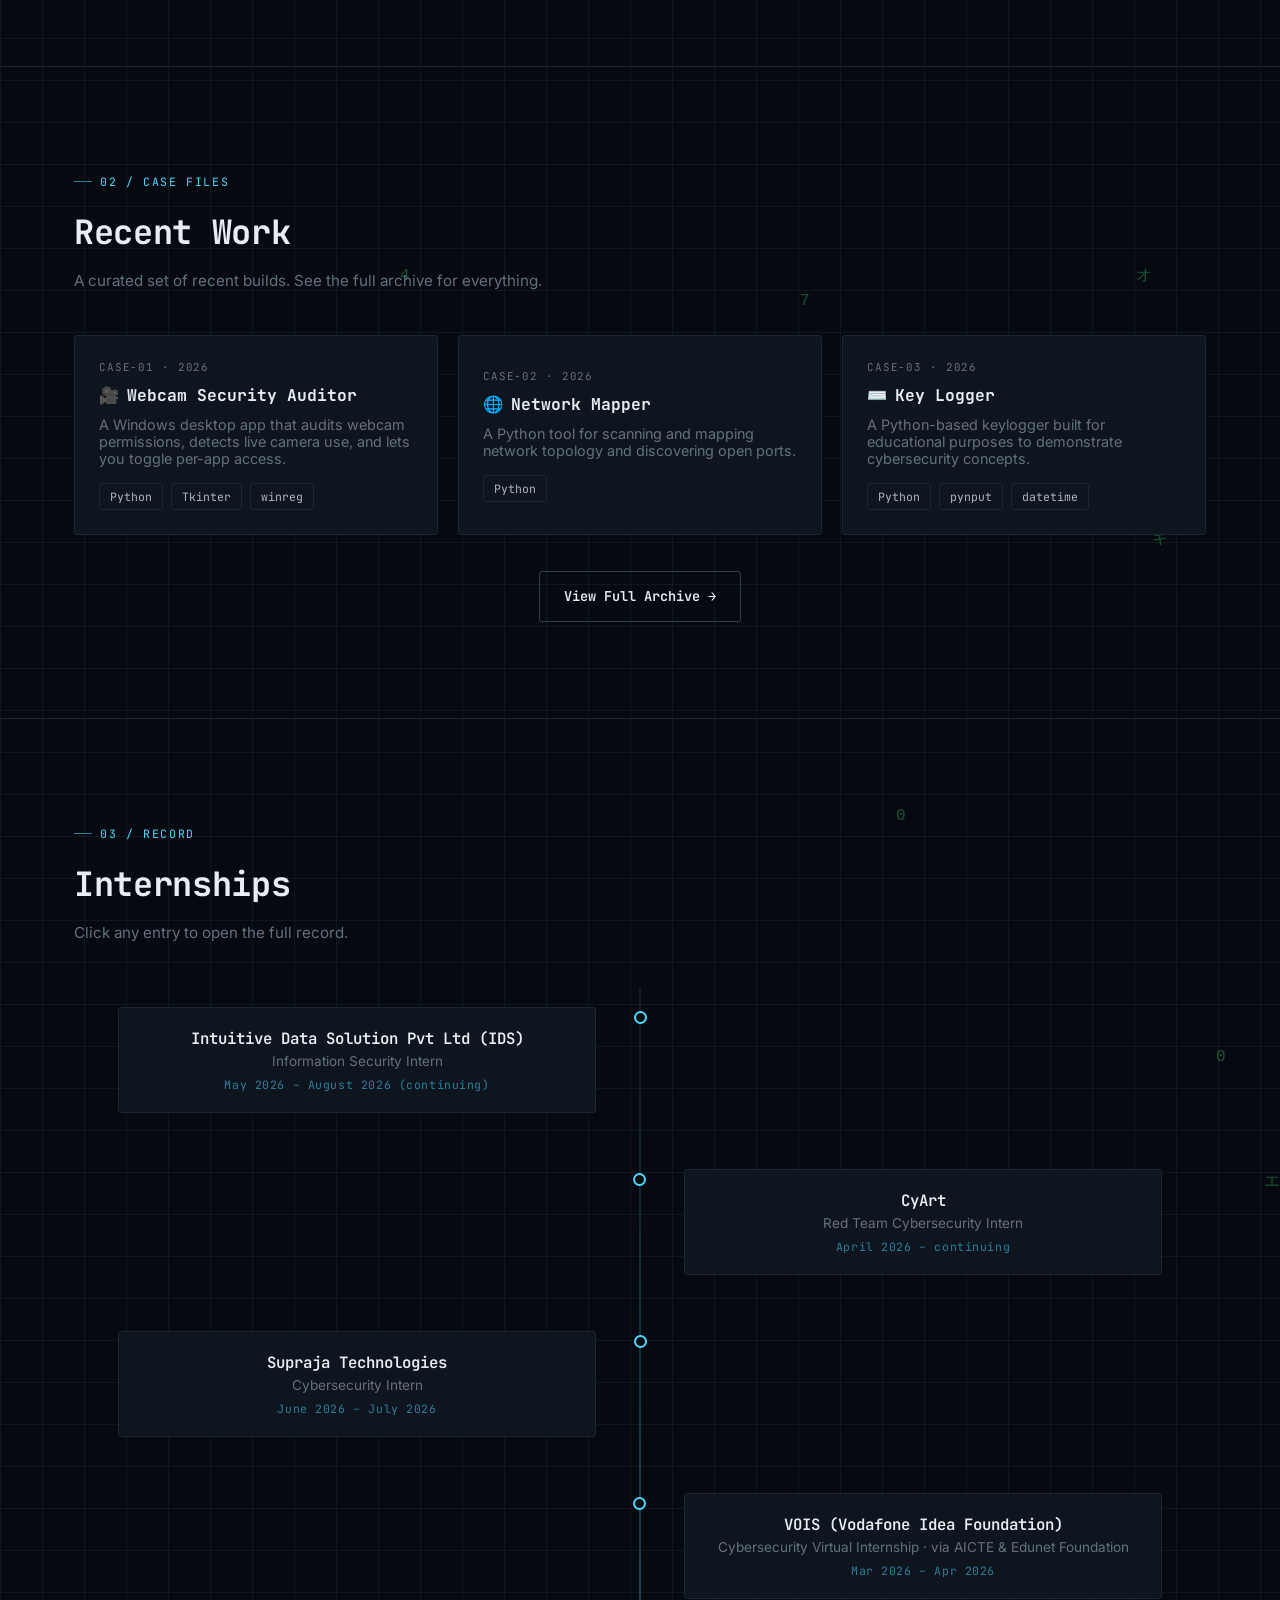
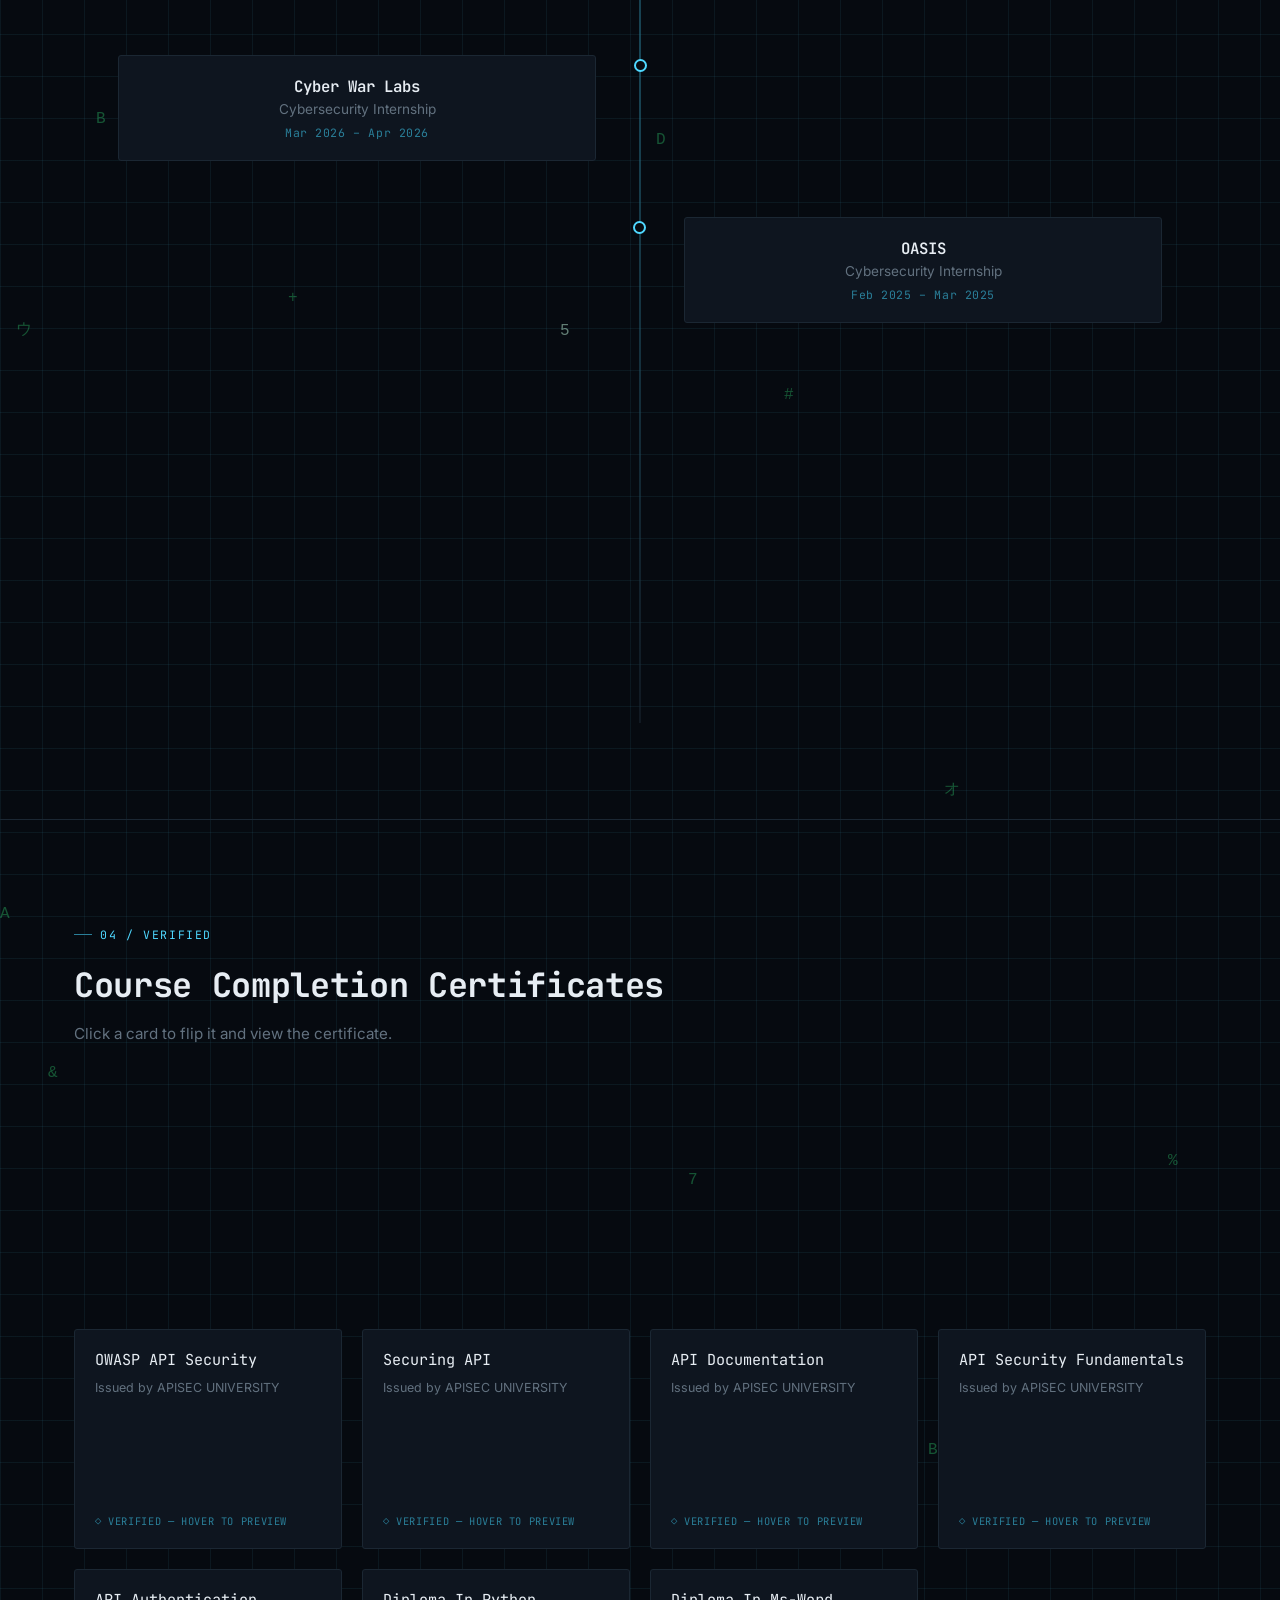
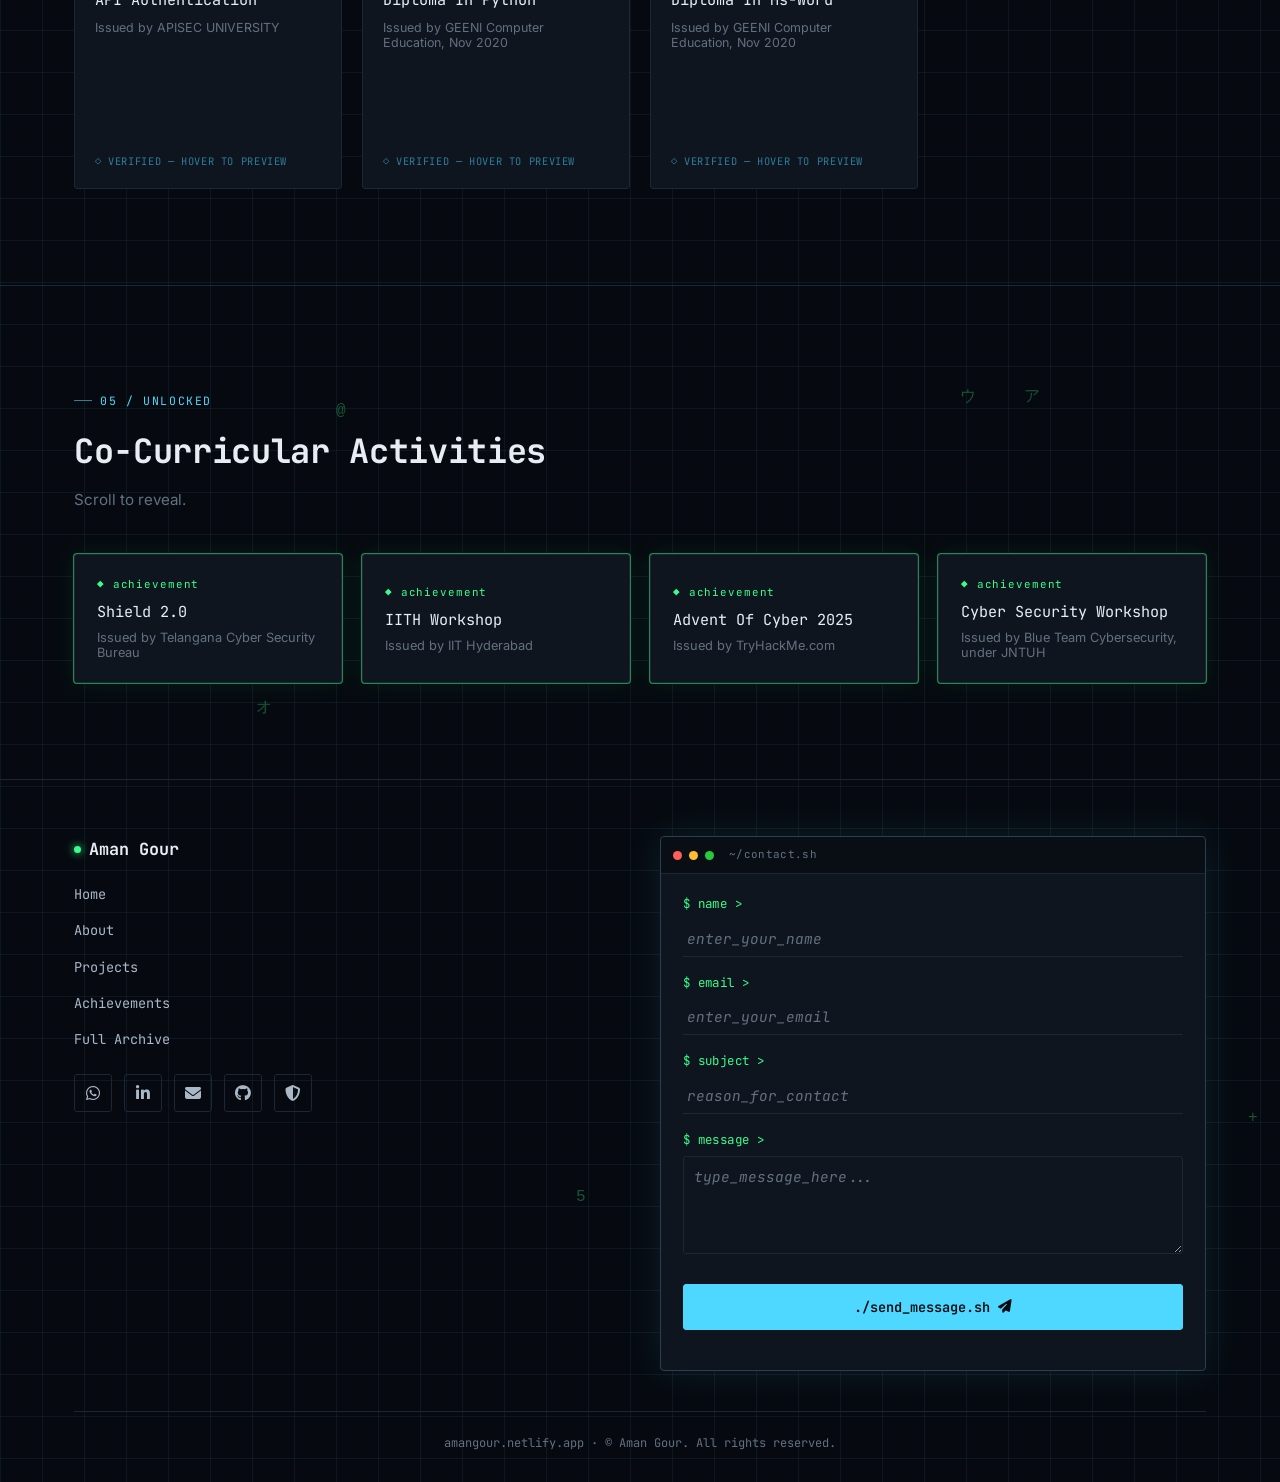
==== commit c837bc0f: "Updated portfolio with projects, certificates, and work completed up to July" ====
--- a/index.html
+++ b/index.html
@@ -1,609 +1,252 @@
 <!DOCTYPE html>
 <html lang="en">
 <head>
-    <meta charset="UTF-8">
-    <meta name="viewport" content="width=device-width, initial-scale=1.0">
-    <title>Aman Gour - Portfolio</title>
-    <link href="https://cdnjs.cloudflare.com/ajax/libs/bootstrap/5.3.0/css/bootstrap.min.css" rel="stylesheet">
-    <link href="https://cdnjs.cloudflare.com/ajax/libs/font-awesome/6.4.0/css/all.min.css" rel="stylesheet">
-    <link rel="stylesheet" href="style.css">
+<meta charset="UTF-8">
+<meta name="viewport" content="width=device-width, initial-scale=1.0">
+<title>Aman Gour — Portfolio</title>
+<meta name="description" content="Aman Gour — Cybersecurity student, aspiring ethical hacker, and developer. Projects, internships, and certifications.">
+<link rel="preconnect" href="https://fonts.googleapis.com">
+<link href="https://cdnjs.cloudflare.com/ajax/libs/font-awesome/6.4.0/css/all.min.css" rel="stylesheet"
+  integrity="sha512-iecdLmaskl7CVkqkXNQ/ZH/XLlvWZOJyj7Yy7tcenmpD1ypASozpmT/E0iPtmFIB46ZmdtAc9eNBvH0H/ZpiBw=="
+  crossorigin="anonymous" referrerpolicy="no-referrer">
+<link rel="stylesheet" href="style.css">
 </head>
-<body>
-    <!-- Matrix Background -->
-    <canvas class="matrix-bg" id="matrix"></canvas>
-
-    <!-- Navigation -->
-    <nav class="navbar navbar-expand-lg navbar-dark fixed-top">
-        <div class="container">
-            <a class="navbar-brand" href="#home">&lt;Aman Gour&gt;</a>
-            <button class="navbar-toggler" type="button" data-bs-toggle="collapse" data-bs-target="#navbarNav">
-                <span class="navbar-toggler-icon"></span>
-            </button>
-            <div class="collapse navbar-collapse" id="navbarNav">
-                <ul class="navbar-nav ms-auto">
-                    <li class="nav-item">
-                        <a class="nav-link" href="#home">Home</a>
-                    </li>
-                    <li class="nav-item">
-                        <a class="nav-link" href="#about">About</a>
-                    </li>
-                    <li class="nav-item">
-                        <a class="nav-link" href="#projects">Projects</a>
-                    </li>
-                    <li class="nav-item">
-                        <a class="nav-link" href="#achievements">Achievements</a>
-                    </li>
-                    <li class="nav-item">
-                        <a class="nav-link" href="#contact">Contact</a>
-                    </li>
-                    <li class="nav-item">
-                        <a class="nav-link" href="Resuma/Aman_Gour_Resume.pdf" target="_blank">Resume</a>
-                    </li>
-                </ul>
+<body data-page="home">
+
+  <canvas id="matrix-rain"></canvas>
+  <canvas id="mesh-canvas"></canvas>
+  <div id="bg-scrim"></div>
+
+
+  <!-- Boot sequence overlay -->
+  <div id="boot-overlay">
+    <div class="boot-lines">
+      <div>&gt; initializing session...</div>
+      <div>&gt; loading dossier: AMAN_GOUR.PORTFOLIO</div>
+      <div>&gt; access granted</div>
+      <div>&gt; click anywhere to continue_</div>
+    </div>
+  </div>
+
+  <div id="page-transition">&gt; loading more data...</div>
+
+  <!-- Nav -->
+  <nav class="navbar">
+    <div class="container">
+      <a class="brand" href="#home"><span class="dot"></span>Aman Gour</a>
+      <ul class="nav-links">
+        <li><a href="#home" class="active">Home</a></li>
+        <li><a href="#about">About</a></li>
+        <li><a href="#projects">Projects</a></li>
+        <li><a href="#achievements">Achievements</a></li>
+        <li><a href="#contact">Contact</a></li>
+        <li><a href="work.html" data-page-transition>Full Archive</a></li>
+        <li><a href="Resuma/Aman_Gour_Resume.pdf" target="_blank" class="nav-cta">Resume ↗</a></li>
+      </ul>
+      <button class="nav-toggle" aria-label="Toggle navigation"><i class="fas fa-bars"></i></button>
+    </div>
+  </nav>
+
+  <!-- Hero -->
+  <section id="home" class="hero">
+    <div class="container">
+      <div class="hero-grid">
+        <div class="hero-photo-col reveal">
+          <div class="hero-photo-frame" id="heroPhotoFrame">
+            <div class="frame-bar">
+              <span class="fdot red"></span><span class="fdot amber"></span><span class="fdot green"></span>
+              <span class="frame-path">~/profile.png</span>
             </div>
-        </div>
-    </nav>
-
-    <!-- Hero Section -->
-    <section id="home" class="hero">
-        <div class="container">
-            <div class="row align-items-center">
-                <div class="col-lg-6">
-                    <div class="hero-content">
-                        <h1>Hello, I'm <span class="typing-effect">Aman Gour</span></h1>
-                        <p class="subtitle">Full Stack Developer | Python Devloper | Cybersecurity Enthusiast | </p>
-                        <p class="lead mb-4">Aspiring ethical hacker and forensics expert—driven by truth, precision, and curiosity. Welcome to my realm.</p>
-                        <a href="#projects" class="btn btn-hacker me-3">Explore My Work</a>
-                        <a href="Resuma/Aman_Gour_Resume.pdf" download="Aman_Gour_Resume.pdf" class="btn btn-hacker">Download Resume</a>
-                    </div>
-                </div>
-                <div class="col-lg-6 text-center">
-                    <div style="font-size: 12rem; color: var(--primary-green); opacity: 0.1;">
-                        <i class="fas fa-terminal"></i>
-                    </div>
-                </div>
+            <div class="frame-media">
+              <img src="Certificates/profile-pic/profile.png" alt="Aman Gour">
+              <div class="scan-sweep"></div>
             </div>
-        </div>
-    </section>
-
-    <!-- About Section -->
-    <section id="about" class="section">
-        <div class="container">
-            <h2 class="section-title">About Me</h2>
-            <div class="row">
-                <div class="col-lg-6">
-                    <div class="hacker-card">
-                        <h4><i class="fas fa-user-secret me-2"></i>Who Am I?</h4>
-                        <p>Passionate about ethical hacking, digital forensics, and SOC operations, I'm on a mission to master cyber defense. Driven by curiosity and hands-on learning, I strive to uncover threats and stay ahead in the ever-evolving world of cybersecurity.</p>
-                        <div class="social-links justify-content-start">
-                            <a href="https://wa.me/+918125267557" class="social-link" title="WhatsApp">
-                                <i class="fab fa-whatsapp"></i>
-                            </a>
-                            <a href="https://www.linkedin.com/in/amangour-/" class="social-link" title="LinkedIn">
-                                <i class="fab fa-linkedin-in"></i>
-                            </a>
-                            <a href="mailto:amangour5488@gmail.com" class="social-link" title="Email">
-                                <i class="fas fa-envelope"></i>
-                            </a>
-                            <a href="https://github.com/AmanGour83" class="social-link" title="GitHub">
-                                <i class="fab fa-github"></i>
-                            </a>
-                        </div>
-                    </div>
-                </div>
-                <div class="col-lg-6">
-                    <div class="hacker-card">
-                        <h4><i class="fas fa-code me-2"></i>Technical Skills</h4>
-                        <div class="tech-stack">
-                            <span class="tech-tag">Python</span>
-                            <span class="tech-tag">HTML</span>
-                            <span class="tech-tag">CSS & Bootstrap</span>
-                            <span class="tech-tag">JavaScript</span>
-                            <span class="tech-tag">Networking</span>
-                            <span class="tech-tag">Basic of Kali</span>
-                            <span class="tech-tag">Cybersecurity Learner</span>
-                            <span class="tech-tag">Git & GitHub</span>
-                            <span class="tech-tag">Nmap / Zenmap</span>
-                            <span class="tech-tag">Wireshark</span>
-                            <span class="tech-tag">BurpSuite</span>
-                            <span class="tech-tag">Metasploit</span>
-                            <span class="tech-tag">Learning Never Ends....</span>
-                        </div>
-                    </div>
-                </div>
+            <div class="frame-footer"><span class="blink-dot"></span> STATUS: ONLINE</div>
+          </div>
+        </div>
+        <div class="hero-text-col">
+          <div class="hero-eyebrow"><span class="blink">●</span> SESSION ACTIVE — TELANGANA, IN</div>
+          <h1>Hello, I'm <span class="accent typing-target"></span><span class="hero-cursor"></span></h1>
+          <p class="hero-tagline">Red Teaming · Digital Forensics · Cybersecurity Enthusiast . Learner</p>
+          <p class="hero-lead">Aspiring ethical hacker and forensics expert — driven by truth, precision, and curiosity. B.Tech Cybersecurity student at SVIT, Secunderabad. Welcome to my realm.</p>
+          <div class="hero-actions">
+            <a href="#projects" class="btn btn-primary">Explore My Work</a>
+            <a href="Resuma/Aman_Gour_Resume.pdf" download class="btn btn-ghost">↓ Download Resume</a>
+          </div>
+        </div>
+      </div>
+    </div>
+  </section>
+
+  <!-- Live stats -->
+  <section class="stats-bar">
+    <div class="container">
+      <div class="stats-grid">
+        <div class="stat is-loading" data-node="NODE/GH-01">
+          <div class="stat-value" id="stat-repos">···</div>
+          <div class="stat-label">Public Repos</div>
+        </div>
+        <div class="stat is-loading" data-node="NODE/GH-02">
+          <div class="stat-value" id="stat-stars">···</div>
+          <div class="stat-label">GitHub Stars</div>
+        </div>
+        <div class="stat is-loading" data-node="NODE/THM-01">
+          <div class="stat-value" id="stat-thm-rank">···</div>
+          <div class="stat-label">TryHackMe Rank</div>
+        </div>
+        <div class="stat is-loading" data-node="NODE/THM-02">
+          <div class="stat-value" id="stat-thm-rooms">···</div>
+          <div class="stat-label">Rooms Completed</div>
+        </div>
+      </div>
+    </div>
+  </section>
+
+  <!-- About -->
+  <section id="about" class="section">
+    <div class="container">
+      <div class="eyebrow">01 / Dossier</div>
+      <h2 class="section-title">About Me</h2>
+      <p class="section-sub">Who I am and what I work with.</p>
+      <div class="grid-2">
+        <div class="card reveal">
+          <h4><i class="fas fa-user-secret"></i> Who Am I?</h4>
+          <p>Passionate about ethical hacking, digital forensics, and SOC operations, I'm on a mission to master cyber defense. Driven by curiosity and hands-on learning, I strive to uncover threats and stay ahead in the ever-evolving world of cybersecurity.</p>
+          <div class="social-row">
+            <a class="social-btn" href="https://wa.me/+918125267557" title="WhatsApp"><i class="fab fa-whatsapp"></i></a>
+            <a class="social-btn" href="https://www.linkedin.com/in/amangour-/" title="LinkedIn"><i class="fab fa-linkedin-in"></i></a>
+            <a class="social-btn" href="mailto:amangour5488@gmail.com" title="Email"><i class="fas fa-envelope"></i></a>
+            <a class="social-btn" href="https://github.com/AmanGour83" title="GitHub"><i class="fab fa-github"></i></a>
+            <a class="social-btn" href="https://tryhackme.com/p/demonslave738" target="_blank" title="TryHackMe"><i class="fas fa-shield-halved"></i></a>
+          </div>
+        </div>
+        <div class="card reveal">
+          <h4><i class="fas fa-code"></i> Technical Skills</h4>
+          <div class="tag-row" id="skills-list"></div>
+        </div>
+      </div>
+    </div>
+  </section>
+
+  <!-- Recent work -->
+  <section id="projects" class="section">
+    <div class="container">
+      <div class="eyebrow">02 / Case Files</div>
+      <h2 class="section-title">Recent Work</h2>
+      <p class="section-sub">A curated set of recent builds. See the full archive for everything.</p>
+      <div class="work-grid" id="recent-work-grid"></div>
+      <div class="section-footer-link">
+        <a href="work.html" class="btn btn-ghost" data-page-transition>View Full Archive →</a>
+      </div>
+    </div>
+  </section>
+
+  <!-- Achievements -->
+  <section id="achievements" class="section">
+    <div class="container">
+      <div class="eyebrow">03 / Record</div>
+      <h2 class="section-title">Internships</h2>
+      <p class="section-sub">Click any entry to open the full record.</p>
+      <div class="timeline" id="internship-timeline"></div>
+    </div>
+  </section>
+
+  <section class="section">
+    <div class="container">
+      <div class="eyebrow">04 / Verified</div>
+      <h2 class="section-title">Course Completion Certificates</h2>
+      <p class="section-sub">Click a card to flip it and view the certificate.</p>
+      <div class="flip-grid" id="cert-flip-grid"></div>
+    </div>
+  </section>
+
+  <section class="section">
+    <div class="container">
+      <div class="eyebrow">05 / Unlocked</div>
+      <h2 class="section-title">Co-Curricular Activities</h2>
+      <p class="section-sub">Scroll to reveal.</p>
+      <div class="badge-grid" id="cocurr-grid"></div>
+    </div>
+  </section>
+
+  <!-- Footer / contact -->
+  <footer class="site-footer">
+    <div class="container">
+      <div class="footer-grid">
+        <div>
+          <div class="brand"><span class="dot"></span>Aman Gour</div>
+          <ul class="footer-links">
+            <li><a href="#home">Home</a></li>
+            <li><a href="#about">About</a></li>
+            <li><a href="#projects">Projects</a></li>
+            <li><a href="#achievements">Achievements</a></li>
+            <li><a href="work.html" data-page-transition>Full Archive</a></li>
+          </ul>
+          <div class="social-row">
+            <a class="social-btn" href="https://wa.me/+918125267557" title="WhatsApp"><i class="fab fa-whatsapp"></i></a>
+            <a class="social-btn" href="https://www.linkedin.com/in/amangour-/" title="LinkedIn"><i class="fab fa-linkedin-in"></i></a>
+            <a class="social-btn" href="mailto:amangour5488@gmail.com" title="Email"><i class="fas fa-envelope"></i></a>
+            <a class="social-btn" href="https://github.com/AmanGour83" title="GitHub"><i class="fab fa-github"></i></a>
+            <a class="social-btn" href="https://tryhackme.com/p/demonslave738" target="_blank" title="TryHackMe"><i class="fas fa-shield-halved"></i></a>
+          </div>
+        </div>
+        <div id="contact">
+          <div class="terminal-form-frame">
+            <div class="frame-bar">
+              <span class="fdot red"></span><span class="fdot amber"></span><span class="fdot green"></span>
+              <span class="frame-path">~/contact.sh</span>
             </div>
-        </div>
-    </section>
-
-    <!-- Projects Section -->
-    <section id="projects" class="section">
-        <div class="container">
-            <h2 class="section-title">Projects</h2>
-            <div class="row justify-content-center">
-                <div class="col-12">
-                    <div class="scroll-box projects-scroll">
-                        <div class="row g-3"> <!-- row -->
-                            <!-- Registration Checkup -->
-                            <div class="col-md-4 mb-3">
-                                <div class="project-card hacker-card" style="min-width: auto; flex: 0 0 320px;">
-                                    <h4><span style="font-size:1.5rem;">✅</span>Registration Checkup</h4>
-                                    <p>A command-line tool developed in Python to manage and update student details from a CSV file. Designed for schools or educational institutions to maintain and review student information efficiently.</p>
-                                    <div class="tech-stack">
-                                        <span class="tech-tag">
-                                            <a href="https://github.com/AmanGour83/Regestration_check_up" title="GitHub" style="text-decoration: none;">GitHub Repository</a>
-                                        </span>
-                                        <span class="tech-tag">Python</span>
-                                        <span class="tech-tag">pandas</span>
-                                        <span class="tech-tag">numpy</span>
-                                        <span class="tech-tag">CSV file</span>
-                                    </div>
-                                </div>
-                            </div>
-                            <!-- Smart Resume -->
-                            <div class="col-md-4 mb-3">
-                                <div class="project-card hacker-card" style="min-width: auto; flex: 0 0 320px;">
-                                    <h4><span style="font-size:1.5rem;">📝</span>Smart Resume</h4>
-                                    <p>A professional web app that helps you craft beautiful, effective resumes with intelligent AI-powered guidance!</p>
-                                    <div class="tech-stack">
-                                        <span class="tech-tag">
-                                            <a href="https://github.com/AmanGour83/Regestration_check_up" title="GitHub" style="text-decoration: none;">GitHub Repository</a>
-                                        </span>
-                                        <span class="tech-tag">JavaScript</span>
-                                        <span class="tech-tag">HTML</span>
-                                        <span class="tech-tag">CSS</span>
-                                        <span class="tech-tag">Python</span>
-                                        <span class="tech-tag">Flask</span>
-                                        <span class="tech-tag">AI using API</span>
-                                    </div>
-                                </div>
-                            </div>
-                            <!-- Expense Tracker -->
-                            <div class="col-md-4 mb-3">
-                                <div class="project-card hacker-card" style="min-width: auto; flex: 0 0 320px;">
-                                    <h4><span style="font-size:1.5rem;">💸</span>Expense Tracker</h4>
-                                    <p>A simple command-line Python tool to log expenses, view summaries, and track spending—ideal for managing finances without spreadsheets or apps.</p>
-                                    <div class="tech-stack">
-                                        <span class="tech-tag">
-                                            <a href="https://github.com/AmanGour83/Expense_Tracers" title="GitHub" style="text-decoration: none;">GitHub Repository</a>
-                                        </span>
-                                        <span class="tech-tag">Python</span>
-                                        <span class="tech-tag">JSON</span>
-                                        <span class="tech-tag">datetime</span>
-                                    </div>
-                                </div>
-                            </div>
-                            <!-- Result Desk -->
-                            <div class="col-md-4 mb-3">
-                                <div class="project-card hacker-card" style="min-width: auto; flex: 0 0 320px;">
-                                    <h4><span style="font-size:1.5rem;">📊</span>Result Desk</h4>
-                                    <p>Result Desk is a Python 🐍 CLI tool that loads CSV marksheets and visualizes student performance—ideal for educators and data lovers 🧑‍💻!</p>
-                                    <div class="tech-stack">
-                                        <span class="tech-tag">
-                                            <a href="https://github.com/AmanGour83/Result-Desk" title="GitHub" style="text-decoration: none;">GitHub Repository</a>
-                                        </span>
-                                        <span class="tech-tag">Python</span>
-                                        <span class="tech-tag">pandas</span>
-                                        <span class="tech-tag">numpy</span>
-                                        <span class="tech-tag">matplotlib</span>
-                                        <span class="tech-tag">CSV file</span>
-                                    </div>
-                                </div>
-                            </div>
-                            <!-- Student Performance Tracker -->
-                            <div class="col-md-4 mb-3">
-                                <div class="project-card hacker-card" style="min-width: auto; flex: 0 0 320px;">
-                                    <h4><span style="font-size:1.5rem;">📃</span>Student Performance Tracker</h4>
-                                    <p>A user-friendly Flask + SQLite web app for teachers and admins to track student performance, manage grades, and generate class reports.🧑‍💼</p>
-                                    <div class="tech-stack">
-                                        <span class="tech-tag">
-                                            <a href="https://github.com/AmanGour83/student_performance_tracker" title="GitHub" style="text-decoration: none;">GitHub Repository</a>
-                                        </span>
-                                        <span class="tech-tag">Python</span>
-                                        <span class="tech-tag">Flask</span>
-                                        <span class="tech-tag">SQLite</span>
-                                        <span class="tech-tag">HTML</span>
-                                        <span class="tech-tag">CSS</span>
-                                        <span class="tech-tag">Bootstrap</span>
-                                    </div>
-                                </div>
-                            </div>
-                            <!-- Secret Cipher -->
-                            <div class="col-md-4 mb-3">
-                                <div class="project-card hacker-card" style="min-width: auto; flex: 0 0 320px;">
-                                    <h4><span style="font-size:1.5rem;">🕵️‍♀️</span>Secret Cipher</h4>
-                                    <p>Secret Cipher Agent is a sleek Python tool for encoding and decoding messages using Caesar cipher logic. Perfect for secret notes or cryptography fun with your undercover companion in code! 🕵️‍♂️</p>
-                                    <div class="tech-stack">
-                                        <span class="tech-tag">
-                                            <a href="https://github.com/AmanGour83/Secret_Cipher" title="GitHub" style="text-decoration: none;">GitHub Repository</a>
-                                        </span>
-                                        <span class="tech-tag">Python</span>
-                                    </div>
-                                </div>
-                            </div> 
-                            <!--Key Logger  -->
-                            <div class="col-md-4 mb-3">
-                                <div class="project-card hacker-card" style="min-width: auto; flex: 0 0 320px;">
-                                    <h4><span style="font-size:1.5rem;">⌨️</span>Key Logger</h4>
-                                    <p>A Python-based keylogger that captures keystrokes and saves them to a log file. Designed for educational purposes to demonstrate the importance of cybersecurity and ethical hacking practices.</p>
-                                    <div class="tech-stack">
-                                        <span class="tech-tag">
-                                            <a href="https://github.com/AmanGour83/Key-Logger" title="GitHub" style="text-decoration: none;">GitHub Repository</a>
-                                        </span>
-                                        <span class="tech-tag">Python</span>
-                                        <span class="tech-tag">pynput</span>
-                                        <span class="tech-tag">datetime</span>
-                                    </div>
-                                </div>
-                            </div>
-                            <!-- Network Mapper -->
-                            <div class="col-md-4 mb-3">
-                                <div class="project-card hacker-card" style="min-width: auto; flex: 0 0 320px;">
-                                    <h4><span style="font-size:1.5rem;">🌐</span>Network Mapper</h4>
-                                    <p>A Python tool for scanning and mapping network topology, identifying active hosts, and discovering open ports. Useful for network administration and security assessments.</p>
-                                    <div class="tech-stack">
-                                        <span class="tech-tag">
-                                            <a href="https://github.com/AmanGour83/Network-Mapper" title="GitHub" style="text-decoration: none;">GitHub Repository</a>
-                                        </span>
-                                        <span class="tech-tag">Python</span>
-                                    </div>
-                                </div>
-                            </div>
-                            
-                        
-                        
-                        <!-- /////////// Add more projects here as needed ////////// -->
-                        </div>
-                    </div>
-                </div>
-            </div>
-        </div>
-    </section>
-
-
-    <!-- Achievements Section with Scroll and Image Modal -->
-    <section id="achievements" class="section">
-        <div class="container">
-            <h2 class="section-title">Achievements</h2>
-
-            <!-- Internships -->
-            <div class="ach-category mb-5">
-                <h3>Internships</h3>
-                <div class="row justify-content-center scroll-box" style="max-height: 420px; overflow-y: auto;">
-                    <div class="col-lg-15 mb-10">
-                        <div class="row">
-                            <!-- Web Dev InternShip -->
-                            <div class="col-md-4 mb-4">
-                                <div class="hacker-card h-100">
-                                    <h4><i class="fas fa-building me-2"></i>Elevate Lab</h4>
-                                    <p><strong>WebDevelopment</strong> | May 2025 - June 2025</p>
-                                    <div class="text-center">
-                                        <img src="Certificates/internship_certificate/Elevate_Lab.jpg" alt="Elevate Lab Internship Certificate" class="img-fluid certificate-img" style="max-height: 400px; object-fit: contain; cursor: pointer;">
-                                        <p class="text-secondary mt-2">Certificate of Completion</p>
-                                    </div>
-                                    <div class="tech-stack mb-3">
-                                        <span class="tech-tag">HTML</span>
-                                        <span class="tech-tag">CSS & bootstrap</span>
-                                        <span class="tech-tag">JavaScript</span>
-                                    </div>
-                                </div>
-                            </div>
-                            <!-- Python Internship -->
-                            <div class="col-md-4 mb-4">
-                                <div class="hacker-card h-100">
-                                    <h4><i class="fas fa-building me-2"></i>ValutsOfCode</h4>
-                                    <p><strong>Python</strong> | August 2025 - September 2025</p>
-                                    <div class="text-center">
-                                        <img src="Certificates/internship_certificate/Vaultofcodes.jpg" alt="VaultOfCode Internship Certificate" class="img-fluid certificate-img" style="max-height: 400px; object-fit: contain; cursor: pointer;">
-                                        <p class="text-secondary mt-2">Certificate of Completion</p>
-                                    </div>
-                                    <div class="tech-stack mb-3">
-                                        <span class="tech-tag">Python</span>
-                                        <span class="tech-tag">Flask</span>
-                                        <span class="tech-tag">SQLite3</span>
-                                    </div>
-                                </div>
-                            </div>
-                            <!-- OASIS Internship -->
-                            <div class="col-md-4 mb-4">
-                                <div class="hacker-card h-100">
-                                    <h4><i class="fas fa-building me-2"></i>OASIS</h4>
-                                    <p><strong>Cybersecurity</strong> | Feb 2025 - March 2025</p>
-                                    <div class="text-center">
-                                        <img src="Certificates/internship_certificate/OASIS_COMPLETION CERTIFICATE.jpg" alt="OASIS Completion Certificate" class="img-fluid certificate-img" style="max-height: 400px; object-fit: contain; cursor: pointer;">
-                                        <p class="text-secondary mt-2">Certificate of Completion</p>
-                                    </div>
-                                    <div class="tech-stack mb-3">
-                                        <span class="tech-tag">Network Security</span>
-                                        <span class="tech-tag">Penetration Testing</span>
-                                        <span class="tech-tag">Incident Response</span>
-                                    </div>
-                                </div>
-                            </div>
-                            <!-- OASIS Star Performer -->
-                            <div class="col-md-4 mb-4">
-                                <div class="hacker-card h-100">
-                                    <h4><i class="fas fa-building me-2"></i>OASIS (Star Performer)</h4>
-                                    <p><strong>Cybersecurity</strong> | March 2025</p>
-                                    <div class="text-center">
-                                        <img src="Certificates/internship_certificate/OASIS_sTAR_PERFORMER CERTIFICATE.jpg" alt="OASIS Star Performer Certificate" class="img-fluid certificate-img" style="max-height: 400px; object-fit: contain; cursor: pointer;">
-                                        <p class="text-secondary mt-2">Star Performer Recognition</p>
-                                    </div>
-                                    
-                                </div>
-                            </div>
-                            <!-- Cyber War Labs -->
-                            <div class="col-md-4 mb-4">
-                                <div class="hacker-card h-100">
-                                    <h4><i class="fas fa-building me-2"></i>Cyber War Labs</h4>
-                                    <p><strong>Cybersecurity</strong> | March 2026 - April 2026</p>
-                                    <div class="text-center">
-                                        <img src="Certificates/internship_certificate/Cyber_warlabs.png" alt="Cyber War Labs Internship Certificate" class="img-fluid certificate-img" style="max-height: 400px; object-fit: contain; cursor: pointer;">
-                                        <p class="text-secondary mt-2">Certificate of Completion</p>
-                                    </div>
-                                    <div class="tech-stack mb-3">
-                                        <span class="tech-tag">VAPT</span>
-                                        <span class="tech-tag">CTF</span>
-                                        <span class="tech-tag">Offensive Security</span>
-                                        <span class="tech-tag">Defensive Security</span>
-                                    </div>
-                                </div>
-                            </div>
-                            <!-- VOIS Virtual Internship -->
-                            <div class="col-md-4 mb-4">
-                                <div class="hacker-card h-100">
-                                    <h4><i class="fas fa-building me-2"></i>VOIS Virtual Internship</h4>
-                                    <p><strong>Cybersecurity</strong> | March 2026 - April 2026</p>
-                                    <div class="text-center">
-                                        <img src="Certificates/internship_certificate/VOIS.png" alt="VOIS Virtual Internship Certificate" class="img-fluid certificate-img" style="max-height: 400px; object-fit: contain; cursor: pointer;">
-                                        <p class="text-secondary mt-2">Certificate of Completion</p>
-                                    </div>
-                                    <div class="tech-stack mb-3">
-                                        <span class="tech-tag">Cybersecurity</span>
-                                        <span class="tech-tag">Python</span>
-                                        <span class="tech-tag">Port Scanner</span>
-                                        <span class="tech-tag">Key Logger</span>
-                                    </div>
-                                </div>
-                            </div>
-
-                        </div>
-                    </div>
-                </div>
-            </div>
-
-            <!-- Course Completion Certificates -->
-            <div class="ach-category mb-5">
-                <h3>Course Completion Certificates</h3>
-                <div class="row scroll-box" style="max-height: 420px; overflow-y: auto;">
-                    <!-- Diploma In Ms-Word -->
-                    <div class="col-md-4 mb-4">
-                        <div class="hacker-card h-100">
-                            <div class="certificate-card text-center p-3">
-                                <img src="Certificates/course_Certificates/DIPLOMA IN MS-OFFICE CERTIFIATE.jpg" alt="Diploma In Ms-Word" class="img-fluid mb-3 certificate-img" style="max-height: 400px; object-fit: contain; cursor: pointer;">
-                                <h5 class="mb-2">Diploma In Ms-Word</h5>
-                                <p class="mb-2">Issued by GEENI Computer Education, November 2020</p>
-                            </div>
-                        </div>
-                    </div>
-                     <!-- Diploma In Python -->
-                    <div class="col-md-4 mb-4">
-                        <div class="hacker-card h-100">
-                            <div class="certificate-card text-center p-3">
-                                <img src="Certificates/course_Certificates/DIPLOMA IN PYTHON CERTIFIATE.jpg" alt="Diploma In Python" class="img-fluid mb-3 certificate-img" style="max-height: 400px; object-fit: contain; cursor: pointer;">
-                                <h5 class="mb-2">Diploma In Python</h5>
-                                <p class="mb-2">Issued by GEENI Computer Education, November 2020</p>
-                            </div>
-                        </div>
-                    </div>
-                    <!-- API Authentication -->
-                    <div class="col-md-4 mb-4">
-                        <div class="hacker-card h-100">
-                            <div class="certificate-card text-center p-3">
-                                <img src="Certificates/course_Certificates/API Authentication.jpg" alt="API Authentication Certificate" class="img-fluid mb-3 certificate-img" style="max-height: 400px; object-fit: contain; cursor: pointer;">
-                                <h5 class="mb-2">API Authentication</h5>
-                                <p class="mb-2">Issued by APISEC UNIVERSITY</p>
-                            </div>
-                        </div>
-                    </div>
-                    <!-- API Security Fundamentals -->
-                    <div class="col-md-4 mb-4">
-                        <div class="hacker-card h-100">
-                            <div class="certificate-card text-center p-3">
-                                <img src="Certificates/course_Certificates/API Sec Fundamental.jpg" alt="API Security Fundamentals Certificate" class="img-fluid mb-3 certificate-img" style="max-height: 400px; object-fit: contain; cursor: pointer;">
-                                <h5 class="mb-2">API Security Fundamentals</h5>
-                                <p class="mb-2">Issued by APISEC UNIVERSITY</p>
-                            </div>
-                        </div>
-                    </div>
-                    <!-- API Documentation -->
-                    <div class="col-md-4 mb-4">
-                        <div class="hacker-card h-100">
-                            <div class="certificate-card text-center p-3">
-                                <img src="Certificates/course_Certificates/APIDocumentation.jpg" alt="API Documentation Certificate" class="img-fluid mb-3 certificate-img" style="max-height: 400px; object-fit: contain; cursor: pointer;">
-                                <h5 class="mb-2">API Documentation</h5>
-                                <p class="mb-2">Issued by APISEC UNIVERSITY</p>
-                            </div>
-                        </div>
-                    </div>
-                    <!-- Securing API -->
-                    <div class="col-md-4 mb-4">
-                        <div class="hacker-card h-100">
-                            <div class="certificate-card text-center p-3">
-                                <img src="Certificates/course_Certificates/Securing API.jpg" alt="Securing API Certificate" class="img-fluid mb-3 certificate-img" style="max-height: 400px; object-fit: contain; cursor: pointer;">
-                                <h5 class="mb-2">Securing API</h5>
-                                <p class="mb-2">Issued by APISEC UNIVERSITY</p>
-                            </div>
-                        </div>
-                    </div>
-                    <!-- OWASP API Security -->
-                    <div class="col-md-4 mb-4">
-                        <div class="hacker-card h-100">
-                            <div class="certificate-card text-center p-3">
-                                <img src="Certificates/course_Certificates/OWASP API.jpg" alt="OWASP API Security Certificate" class="img-fluid mb-3 certificate-img" style="max-height: 400px; object-fit: contain; cursor: pointer;">
-                                <h5 class="mb-2">OWASP API Security</h5>
-                                <p class="mb-2">Issued by APISEC UNIVERSITY</p>
-                            </div>
-                        </div>
-                    </div>
-                    <!-- ACP Certificate -->
-                    <div class="col-md-4 mb-4">
-                        <div class="hacker-card h-100">
-                            <div class="certificate-card text-center p-3">
-                                <img src="Certificates/course_Certificates/ACP.jpg" alt="ACP Certificate" class="img-fluid mb-3 certificate-img" style="max-height: 400px; object-fit: contain; cursor: pointer;">
-                                <h5 class="mb-2">ACP Certificate</h5>
-                                <p class="mb-2">Issued by APISEC UNIVERSITY</p>
-                            </div>
-                        </div>
-                    </div>
-                    <!-- TD_CEH Certificate -->
-                    <div class="col-md-4 mb-4">
-                         <div class="hacker-card h-100">
-                             <div class="certificate-card text-center p-3">
-                                 <img src="Certificates/course_Certificates/TD_EH_AMAN-EH-1908.jpg" alt="Threat Detection & Ethical Hacking" class="img-fluid mb-3 certificate-img" style="max-height: 400px; object-fit: contain; cursor: pointer;">
-                                 <h5 class="mb-2">Certified Ethical Hacking <br>[ CEH ]</h5>
-                                 <p class="mb-2">Issued by TuteDude</p>
-                             </div>
-                         </div>
-                     </div>
-                </div>
-            </div>
-
-            <!-- Co-Curricular Activities -->
-            <div class="ach-category mb-5">
-                <h3>Co-Curricular Activities</h3>
-                <div class="row scroll-box" style="max-height: 420px; overflow-y: auto;">
-                    <!-- JNTUH Workshop first -->
-                    <div class="col-md-4 mb-4">
-                        <div class="hacker-card h-100">
-                            <div class="certificate-card text-center p-3">
-                                <img src="Certificates/Workshop_certificates/JNTUH_WORKSHOAP.jpg" alt="Cyber Security Workshop" class="img-fluid mb-3 certificate-img" style="max-height: 400px; object-fit: contain; cursor: pointer;">
-                                <h5 class="mb-2">Cyber Security Workshop</h5>
-                                <p class="mb-2">Issued by Blue Team Cybersecurity Under JNTUH</p>
-                            </div>
-                        </div>
-                    </div>
-                    <!-- Advent Of Cyber as co-curricular activity -->
-                    <div class="col-md-4 mb-4">
-                        <div class="hacker-card h-100">
-                            <div class="certificate-card text-center p-3">
-                                <img src="Certificates/Workshop_certificates/AOC2025.png" alt="AOC 2025 Certificate" class="img-fluid mb-3 certificate-img" style="max-height: 400px; object-fit: contain; cursor: pointer;">
-                                <h5 class="mb-2">Advent Of Cyber 2025</h5>
-                                <p class="mb-2">Issued by TryHackMe.com</p>
-                            </div>
-                        </div>
-                    </div>
-                    <!-- IIT Hyderabd Workshop -->
-                    <div class="col-md-4 mb-4">
-                        <div class="hacker-card h-100">
-                            <div class="certificate-card text-center p-3">
-                                <img src="Certificates/Workshop_certificates/IITH workshop.jpg" alt="IITH Workshop" class="img-fluid mb-3 certificate-img" style="max-height: 400px; object-fit: contain; cursor: pointer;">
-                                <h5 class="mb-2">IITH Workshop</h5>
-                                <p class="mb-2">Issued by IITH</p>
-                            </div>
-                        </div>
-                    </div>
-                    <!-- Shield 2.0 -->
-                    <div class="col-md-4 mb-4">
-                        <div class="hacker-card h-100">
-                            <div class="certificate-card text-center p-3">
-                                <img src="Certificates/Workshop_certificates/Shield2.0.jpeg" alt="Shield 2.0 Workshop" class="img-fluid mb-3 certificate-img" style="max-height: 400px; object-fit: contain; cursor: pointer;">
-                                <h5 class="mb-2">Shield 2.0</h5>
-                                <p class="mb-2">Issued by Telangana Cyber Security Bureau.
-</p>
-                            </div>
-                        </div>
-                    </div>
-                </div>
-            </div>
-
-        </div>
-    </section>                
-    <!-- Modal for Enlarged Certificate Image -->
-    <div class="modal fade" id="certificateModal" tabindex="-1" aria-labelledby="certificateModalLabel" aria-hidden="true">
-      <div class="modal-dialog modal-dialog-centered modal-lg">
-        <div class="modal-content bg-dark">
-          <div class="modal-header border-0">
-            <button type="button" class="btn-close btn-close-white" data-bs-dismiss="modal" aria-label="Close"></button>
-          </div>
-          <div class="modal-body text-center">
-            <img id="modalCertificateImg" src="" alt="Certificate" class="img-fluid" style="max-height: 80vh; object-fit: contain;">
-          </div>
-        </div>
-      </div>
-    </div>  
-
-    <!-- Footer -->
-    <footer class="footer">
-    </section>
-        <div class="container">
-            <div class="row">
-                <!-- Left Side - Navigation and Social Links -->
-                <div class="col-lg-6">
-                    <div class="footer-nav mb-4">
-                        <ul style="list-style-type: none;">
-                            <li><a href="#home">Home</a></li>
-                            <li><a href="#about">About</a></li>
-                            <li><a href="#projects">Projects</a></li>
-                            <li><a href="#achievements">Achievements</a></li>
-                            <li><a href="Resuma/Aman_Gour_Resume.pdf" target="_blank">Resume</a></li>
-                        </ul>                                             
-                    </div>
-                    
-                    <div class="social-links justify-content-start">
-                        <a href="https://wa.me/+918125267557" class="social-link" title="WhatsApp">
-                            <i class="fab fa-whatsapp"></i>
-                        </a>
-                        <a href="https://www.linkedin.com/in/amangour-/" class="social-link" title="LinkedIn">
-                            <i class="fab fa-linkedin-in"></i>
-                        </a>
-                        <a href="mailto:amangour5488@gmail.com" class="social-link" title="Email">
-                            <i class="fas fa-envelope"></i>
-                        </a>
-                        <a href="https://github.com/AmanGour83" class="social-link" title="GitHub">
-                            <i class="fab fa-github"></i>
-                        </a>
-                    </div>
-                </div>
-                
-                <!-- Right Side - Contact Form -->
-                <div class="col-lg-6">
-                    <div class="contact-form" id="contact">
-                        <h4 class="form-title mb-4"><i class="fas fa-terminal me-2"></i>Contact Me</h4>
-                        <form id="contactForm" action="https://formspree.io/f/mdkwnokv" method="POST">
-                            <div class="mb-3">
-                                <input type="text" class="form-control hacker-input" id="name" 
-                                name="name" placeholder="Your Name" required>
-                            </div>
-                            <div class="mb-3">
-                                <input type="email" class="form-control hacker-input" id="email" name="email" placeholder="Your Email" required>
-                            </div>
-                            <div class="mb-3">
-                                <input type="text" class="form-control hacker-input" id="subject" name="subject" placeholder="Subject" required>
-                            </div>
-                            <div class="mb-3">
-                                <textarea class="form-control hacker-input" id="message" name="message" rows="4" placeholder="Your Message" required></textarea>
-                            </div>
-                            <button type="submit" class="btn btn-hacker w-100">
-                                <i class="fas fa-paper-plane me-2"></i>Send Message
-                            </button>
-                        </form>
-                        <div id="formStatus" class="mt-3"></div>
- 
-                    </div>
-                </div>
-            </div>
-            
-            <hr style="border-color: var(--border-color); margin: 2rem 0 1rem;">
-            
-            <div class="text-center">
-                <p class="mb-0" style="color: var(--text-secondary); font-size: 0.9rem;">
-                    &copy;  Aman Gour. All rights reserved. | Built with 💚 and lots of ☕
-                </p>
-            </div>
-        </div>
-    </footer>
-
-    <script src="https://cdnjs.cloudflare.com/ajax/libs/bootstrap/5.3.0/js/bootstrap.bundle.min.js"></script>
-    <script src="script.js"></script>
+            <form id="contactForm" class="terminal-form" action="https://formspree.io/f/mdkwnokv" method="POST">
+              <div class="term-field">
+                <label class="term-prompt" for="name">$ name &gt;</label>
+                <input type="text" id="name" name="name" placeholder="enter_your_name" required>
+              </div>
+              <div class="term-field">
+                <label class="term-prompt" for="email">$ email &gt;</label>
+                <input type="email" id="email" name="email" placeholder="enter_your_email" required>
+              </div>
+              <div class="term-field">
+                <label class="term-prompt" for="subject">$ subject &gt;</label>
+                <input type="text" id="subject" name="subject" placeholder="reason_for_contact" required>
+              </div>
+              <div class="term-field term-field-area">
+                <label class="term-prompt" for="message">$ message &gt;</label>
+                <textarea id="message" name="message" rows="4" placeholder="type_message_here..." required></textarea>
+              </div>
+              <button type="submit" class="btn btn-primary term-submit">./send_message.sh <i class="fas fa-paper-plane"></i></button>
+            </form>
+            <div id="formStatus" class="form-status"></div>
+          </div>
+        </div>
+      </div>
+      <div class="footer-bottom">
+        <a href="https://amangour.netlify.app" target="_blank">amangour.netlify.app</a> · © Aman Gour. All rights reserved.
+      </div>
+    </div>
+  </footer>
+
+  <!-- Shared modal -->
+  <div class="modal-overlay" id="shared-modal" role="dialog" aria-modal="true" aria-hidden="true">
+    <div class="modal-box">
+      <button class="modal-close" aria-label="Close"><i class="fas fa-times"></i></button>
+      <div class="modal-eyebrow"></div>
+      <h3 class="modal-title"></h3>
+      <div class="modal-meta"></div>
+      <div class="modal-img-wrap">
+        <img class="modal-img" src="" alt="">
+        <div class="modal-img-nav">
+          <button class="modal-nav-btn modal-nav-prev" aria-label="Previous image">&#8249;</button>
+          <button class="modal-nav-btn modal-nav-next" aria-label="Next image">&#8250;</button>
+        </div>
+        <div class="modal-img-counter"></div>
+      </div>
+      <p class="modal-desc"></p>
+      <div class="modal-tags"></div>
+      <a class="modal-link" href="" target="_blank" rel="noopener"></a>
+    </div>
+  </div>
+
+  <script src="data.js"></script>
+  <script src="script.js"></script>
 </body>
-</html>
+</html>
--- a/style.css
+++ b/style.css
@@ -1,432 +1,819 @@
-@import url('https://fonts.googleapis.com/css2?family=Fira+Code:wght@300;400;500;700&family=Orbitron:wght@400;700;900&display=swap');
-        
+/* ==========================================================================
+   Aman Gour — Portfolio
+   Design language: network schematic + terminal noir + dossier structure
+   ========================================================================== */
+
+@import url('https://fonts.googleapis.com/css2?family=JetBrains+Mono:wght@400;500;600;700;800&family=Inter:wght@400;500;600&display=swap');
+
 :root {
-    --primary-green: #00ff41;
-    --secondary-green: #00cc33;
-    --dark-bg: #0d1117;
-    --darker-bg: #010409;
-    --card-bg: #161b22;
-    --border-color: #30363d;
-    --text-primary: #c9d1d9;
-    --text-secondary: #6c757d;
-}
-
-* {margin: 0;
-    padding: 0;
-    box-sizing: border-box;
-}
-            
-
-body {font-family: 'Fira Code', monospace;
-    background-color: var(--dark-bg);
-    color: var(--text-primary);
-    line-height: 1.6;
-    overflow-x: hidden;
-}
-
-/* Matrix rain effect */
-.matrix-bg {
-    position: fixed;
-    top: 0;
-    left: 0;
-    width: 100%;
-    height: 100%;
-    z-index: -1;
-    opacity: 0.1;
-}
-
-/* Navigation */
+  /* -- palette -- */
+  --bg-0: #070b10;
+  --bg-1: #0b1119;
+  --bg-card: #0e151f;
+  --line-blueprint: rgba(79, 216, 255, 0.07);
+  --line-blueprint-strong: rgba(79, 216, 255, 0.14);
+  --border: #1b2733;
+  --border-hover: #2c3f52;
+
+  --cyan: #4fd8ff;
+  --cyan-dim: #2a7f99;
+  --green: #39ff8a;
+  --green-dim: #1f8a53;
+  --amber: #e8a33d;
+
+  --text-0: #e7edf3;
+  --text-1: #a9b7c6;
+  --text-2: #62717f;
+
+  /* -- type -- */
+  --font-mono: 'JetBrains Mono', ui-monospace, monospace;
+  --font-body: 'Inter', -apple-system, sans-serif;
+
+  /* -- layout -- */
+  --max: 1180px;
+  --radius: 3px;
+  --nav-h: 68px;
+}
+
+* { margin: 0; padding: 0; box-sizing: border-box; }
+
+html { scroll-behavior: smooth; scroll-padding-top: calc(var(--nav-h) + 16px); }
+
+@media (prefers-reduced-motion: reduce) {
+  html { scroll-behavior: auto; }
+  *, *::before, *::after { animation-duration: 0.01ms !important; animation-iteration-count: 1 !important; transition-duration: 0.01ms !important; }
+}
+
+body {
+  position: relative;
+  font-family: var(--font-body);
+  background:
+    linear-gradient(var(--line-blueprint) 1px, transparent 1px) 0 0 / 42px 42px,
+    linear-gradient(90deg, var(--line-blueprint) 1px, transparent 1px) 0 0 / 42px 42px,
+    var(--bg-0);
+  color: var(--text-1);
+  line-height: 1.65;
+  overflow-x: hidden;
+}
+
+a { color: var(--cyan); text-decoration: none; }
+img { max-width: 100%; display: block; }
+button { font-family: inherit; }
+::selection { background: var(--cyan-dim); color: var(--text-0); }
+
+.container { max-width: var(--max); margin: 0 auto; padding: 0 24px; }
+
+/* focus visibility */
+a:focus-visible, button:focus-visible, input:focus-visible, textarea:focus-visible, .cc-flip:focus-visible, .cocurr-badge:focus-visible {
+  outline: 2px solid var(--cyan);
+  outline-offset: 2px;
+}
+
+/* --------------------------------------------------------------------------
+   Dossier structural language — case-ID eyebrows, verified stamps, dividers
+   -------------------------------------------------------------------------- */
+
+.eyebrow {
+  display: inline-flex;
+  align-items: center;
+  gap: 8px;
+  font-family: var(--font-mono);
+  font-size: 0.72rem;
+  letter-spacing: 0.14em;
+  text-transform: uppercase;
+  color: var(--cyan);
+  margin-bottom: 14px;
+}
+.eyebrow::before {
+  content: '';
+  width: 18px; height: 1px;
+  background: var(--cyan-dim);
+}
+
+.section-title {
+  font-family: var(--font-mono);
+  font-weight: 700;
+  font-size: clamp(1.5rem, 3.2vw, 2.1rem);
+  color: var(--text-0);
+  letter-spacing: -0.01em;
+  margin-bottom: 8px;
+}
+.section-sub {
+  color: var(--text-2);
+  font-size: 0.95rem;
+  max-width: 56ch;
+  margin-bottom: 42px;
+}
+
+.section { padding: 96px 0; position: relative; }
+.section + .section { border-top: 1px solid var(--border); }
+
+.stamp {
+  display: inline-flex;
+  align-items: center;
+  gap: 6px;
+  font-family: var(--font-mono);
+  font-size: 0.65rem;
+  letter-spacing: 0.1em;
+  text-transform: uppercase;
+  color: var(--green);
+  border: 1px solid var(--green-dim);
+  border-radius: 999px;
+  padding: 3px 10px 3px 8px;
+}
+.stamp::before { content: '✓'; font-weight: 700; }
+
+/* --------------------------------------------------------------------------
+   Navbar
+   -------------------------------------------------------------------------- */
+
 .navbar {
-    background-color: rgba(13, 17, 23, 0.95) !important;
-    backdrop-filter: blur(10px);
-    border-bottom: 1px solid var(--border-color);
-    padding: 1rem 0;
-    transition: all 0.3s ease;
-}
-
-.navbar-brand {
-    font-family: 'Orbitron', monospace;
-    font-weight: 700;
-    color: var(--primary-green) !important;
-    font-size: 1.5rem;
-}
-
-.navbar-nav .nav-link {
-    color: var(--text-primary) !important;
-    font-weight: 400;
-    margin: 0 0.5rem;
-    position: relative;
-    transition: all 0.3s ease;
-}
-
-.navbar-nav .nav-link:hover {
-    color: var(--primary-green) !important;
-}
-
-.navbar-nav .nav-link::after {
-    content: '';
-    position: absolute;
-    width: 0;
-    height: 2px;
-    bottom: -5px;
-    left: 50%;
-    background-color: var(--primary-green);
-    transition: all 0.3s ease;
-    transform: translateX(-50%);
-}
-
-.navbar-nav .nav-link:hover::after {
-    width: 100%;
-}
-
-/* Hero Section */
+  position: fixed;
+  top: 0; left: 0; right: 0;
+  z-index: 100;
+  height: var(--nav-h);
+  display: flex;
+  align-items: center;
+  background: rgba(7, 11, 16, 0.82);
+  backdrop-filter: blur(10px);
+  border-bottom: 1px solid var(--border);
+}
+.navbar .container { display: flex; align-items: center; justify-content: space-between; width: 100%; }
+
+.brand {
+  font-family: var(--font-mono);
+  font-weight: 700;
+  font-size: 1.05rem;
+  color: var(--text-0);
+  display: flex;
+  align-items: center;
+  gap: 8px;
+}
+.brand .dot { width: 7px; height: 7px; border-radius: 50%; background: var(--green); box-shadow: 0 0 8px var(--green); }
+
+.nav-links { display: flex; align-items: center; gap: 30px; list-style: none; }
+.nav-links a {
+  font-family: var(--font-mono);
+  font-size: 0.82rem;
+  color: var(--text-1);
+  letter-spacing: 0.02em;
+  position: relative;
+  padding: 4px 0;
+}
+.nav-links a::after {
+  content: '';
+  position: absolute; left: 0; bottom: -2px;
+  width: 0; height: 1px;
+  background: var(--cyan);
+  transition: width 0.2s ease;
+}
+.nav-links a:hover, .nav-links a.active { color: var(--text-0); }
+.nav-links a:hover::after, .nav-links a.active::after { width: 100%; }
+
+.nav-links a.nav-cta {
+  font-family: var(--font-mono);
+  font-size: 0.78rem;
+  color: var(--bg-0);
+  background: var(--cyan);
+  padding: 8px 16px;
+  border-radius: var(--radius);
+  font-weight: 600;
+}
+.nav-links a.nav-cta:hover { background: #7ae4ff; color: var(--bg-0); }
+
+.nav-toggle { display: none; background: none; border: 1px solid var(--border); color: var(--text-0); width: 40px; height: 40px; border-radius: var(--radius); }
+
+@media (max-width: 860px) {
+  .nav-links { position: fixed; top: var(--nav-h); left: 0; right: 0; background: var(--bg-1); border-bottom: 1px solid var(--border); flex-direction: column; align-items: flex-start; padding: 20px 24px; gap: 18px; transform: translateY(-8px); opacity: 0; pointer-events: none; transition: 0.2s ease; }
+  .nav-links.open { transform: translateY(0); opacity: 1; pointer-events: auto; }
+  .nav-toggle { display: block; }
+}
+
+/* --------------------------------------------------------------------------
+   Full-page background layer — matrix rain (scrolls with page) +
+   mouse-reactive mesh network (fixed to viewport) + readability scrim
+   -------------------------------------------------------------------------- */
+
+#matrix-rain {
+  position: absolute;
+  top: 0; left: 0;
+  z-index: -3;
+  opacity: 0.55;
+  pointer-events: none;
+  /* width/height set in px by JS (script.js) — percentages here would
+     resolve against the viewport, not the full document, and cut the
+     effect off after the first screen. */
+}
+#mesh-canvas { position: fixed; inset: 0; width: 100%; height: 100%; z-index: -2; }
+#bg-scrim {
+  position: fixed; inset: 0;
+  z-index: -1;
+  pointer-events: none;
+  background:
+    radial-gradient(ellipse 900px 600px at 50% 0%, rgba(7,11,16,0.35), transparent 60%),
+    linear-gradient(rgba(7,11,16,0.55), rgba(7,11,16,0.72));
+}
+
+
+/* --------------------------------------------------------------------------
+   Hero — photo + terminal frame, text column, hacker vibe
+   -------------------------------------------------------------------------- */
+
 .hero {
-    min-height: 100vh;
-    display: flex;
-    align-items: center;
-    background: linear-gradient(135deg, var(--darker-bg) 0%, var(--dark-bg) 100%);
-    position: relative;
-}
-
-.hero::before {
-    content: '';
-    position: absolute;
-    top: 80px;
-    left: 0;
-    right: 0;
-    bottom: 0;
-    background: url('data:image/svg+xml,<svg xmlns="http://www.w3.org/2000/svg" viewBox="0 0 100 100"><defs><pattern id="grid" width="10" height="10" patternUnits="userSpaceOnUse"><path d="M 10 0 L 0 0 0 10" fill="none" stroke="%2300ff41" stroke-width="0.5" opacity="0.1"/></pattern></defs><rect width="100" height="100" fill="url(%23grid)"/></svg>');
-    opacity: 0.3;
-}
-
-.hero-content {
-    position: relative;
-    z-index: 2;
-}
+  position: relative;
+  padding-top: calc(var(--nav-h) + 90px);
+  padding-bottom: 90px;
+  min-height: 92vh;
+  display: flex;
+  align-items: center;
+}
+.hero .container { position: relative; z-index: 1; }
+
+.hero-grid {
+  display: grid;
+  grid-template-columns: minmax(260px, 380px) 1fr;
+  gap: 56px;
+  align-items: center;
+}
+@media (max-width: 860px) {
+  .hero-grid { grid-template-columns: 1fr; gap: 36px; }
+  .hero-photo-col { max-width: 320px; margin: 0 auto; }
+}
+
+.hero-photo-frame {
+  position: relative;
+  border: 1px solid var(--border-hover);
+  border-radius: 4px;
+  overflow: hidden;
+  background: var(--bg-card);
+  box-shadow: 0 0 50px rgba(79, 216, 255, 0.16);
+}
+.frame-bar {
+  display: flex;
+  align-items: center;
+  gap: 7px;
+  padding: 9px 12px;
+  border-bottom: 1px solid var(--border);
+  background: rgba(0,0,0,0.35);
+}
+.frame-bar .fdot { width: 9px; height: 9px; border-radius: 50%; }
+.frame-bar .fdot.red { background: #ff5f57; }
+.frame-bar .fdot.amber { background: #febc2e; }
+.frame-bar .fdot.green { background: #28c840; }
+.frame-bar .frame-path {
+  margin-left: 8px;
+  font-family: var(--font-mono);
+  font-size: 0.68rem;
+  color: var(--text-2);
+  letter-spacing: 0.03em;
+}
+
+.frame-media { position: relative; aspect-ratio: 4 / 5; overflow: hidden; background: #000; }
+.frame-media img {
+  width: 100%; height: 100%;
+  object-fit: cover;
+  object-position: 60% 38%;
+  transform: rotate(8deg) scale(1.22);
+  filter: grayscale(0.15) contrast(1.08) saturate(1.05) brightness(1.02);
+}
+.frame-media::before {
+  content: '';
+  position: absolute; inset: 0;
+  background: linear-gradient(180deg, rgba(79,216,255,0.08), transparent 35%, rgba(7,11,16,0.28));
+  mix-blend-mode: normal;
+  pointer-events: none;
+}
+.scan-sweep {
+  position: absolute; left: 0; right: 0; height: 40%;
+  background: linear-gradient(180deg, transparent, rgba(79,216,255,0.22), transparent);
+  animation: scan-sweep 3.2s linear infinite;
+  pointer-events: none;
+}
+@keyframes scan-sweep {
+  0% { top: -40%; }
+  100% { top: 100%; }
+}
+.frame-media::after {
+  content: '';
+  position: absolute; inset: 0;
+  background: repeating-linear-gradient(0deg, rgba(0,0,0,0.14) 0px, rgba(0,0,0,0.14) 1px, transparent 1px, transparent 3px);
+  pointer-events: none;
+  opacity: 0.35;
+}
+.frame-footer {
+  display: flex; align-items: center; gap: 8px;
+  padding: 10px 12px;
+  border-top: 1px solid var(--border);
+  font-family: var(--font-mono);
+  font-size: 0.68rem;
+  color: var(--green);
+  letter-spacing: 0.06em;
+  background: rgba(0,0,0,0.35);
+}
+.frame-footer .blink-dot { width: 6px; height: 6px; border-radius: 50%; background: var(--green); box-shadow: 0 0 6px var(--green); animation: blink 1.1s steps(1) infinite; }
+
+@keyframes photo-glitch-in {
+  0% { opacity: 0; clip-path: inset(0 0 100% 0); transform: translateY(6px); }
+  35% { opacity: 1; clip-path: inset(0 0 40% 0); transform: translateX(-4px); }
+  50% { clip-path: inset(0 0 15% 0); transform: translateX(3px); }
+  70% { clip-path: inset(0 0 0 0); transform: translateX(-1px); }
+  100% { clip-path: inset(0 0 0 0); transform: translateX(0); }
+}
+.hero-photo-frame.is-loaded .frame-media img { animation: photo-glitch-in 0.7s steps(6) both; }
+
+.hero-eyebrow {
+  font-family: var(--font-mono);
+  font-size: 0.78rem;
+  color: var(--green);
+  letter-spacing: 0.1em;
+  display: flex;
+  align-items: center;
+  gap: 10px;
+  margin-bottom: 24px;
+}
+.hero-eyebrow .blink { animation: blink 1.1s steps(1) infinite; }
+@keyframes blink { 50% { opacity: 0; } }
 
 .hero h1 {
-    font-family: 'Orbitron', monospace;
-    font-size: 3.5rem;
-    font-weight: 900;
-    color: var(--primary-green);
-    text-shadow: 0 0 20px rgba(0, 255, 65, 0.3);
-    margin-top: 6rem;
-    margin-bottom: 1rem;
-}
-
-.hero .subtitle {
-    font-size: 1.2rem;
-    color: var(--text-secondary);
-    margin-bottom: 2rem;
-}
-
-.typing-effect {
-    border-right: 2px solid var(--primary-green);
-    animation: blink 1s infinite;
-}
-
-@keyframes blink {
-    0%, 50% { border-color: var(--primary-green); }
-    51%, 100% { border-color: transparent; }
-}
-
-.btn-hacker {
-    background: linear-gradient(45deg, transparent, var(--primary-green), transparent);
-    border: 2px solid var(--primary-green);
-    color: var(--primary-green);
-    padding: 12px 30px;
-    font-family: 'Fira Code', monospace;
-    font-weight: 500;
-    text-transform: uppercase;
-    letter-spacing: 1px;
-    position: relative;
-    overflow: hidden;
-    transition: all 0.3s ease;
-    margin-top: 1rem;
-}
-
-.btn-hacker:hover {
-    color: var(--dark-bg);
-    box-shadow: 0 0 30px var(--primary-green);
-}
-
-.btn-hacker::before {
-    content: '';
-    position: absolute;
-    top: 0;
-    left: -100%;
-    width: 100%;
-    height: 100%;
-    background: var(--primary-green);
-    transition: left 0.3s ease;
-    z-index: -1;
-}
-
-.btn-hacker:hover::before {
-    left: 0;
-}
-
-/* Section Styling */
-.section {
-    padding: 100px 0;
-    position: relative;
-}
-
-.section-title {
-    font-family: 'Orbitron', monospace;
-    font-size: 2.5rem;
-    font-weight: 700;
-    color: var(--primary-green);
-    text-align: center;
-    margin-bottom: 3rem;
-    position: relative;
-}
-
-.section-title::after {
-    content: '';
-    position: absolute;
-    bottom: -10px;
-    left: 50%;
-    transform: translateX(-50%);
-    width: 100px;
-    height: 3px;
-    background: linear-gradient(90deg, transparent, var(--primary-green), transparent);
-}
-
-/* Cards */
-.hacker-card {
-    background: var(--card-bg);
-    border: 1px solid var(--border-color);
-    border-radius: 10px;
-    padding: 2rem;
-    margin-bottom: 2rem;
-    transition: all 0.3s ease;
-    position: relative;
-    overflow: hidden;
-}
-
-.hacker-card::before {
-    content: '';
-    position: absolute;
-    top: 0;
-    left: 0;
-    right: 0;
-    height: 3px;
-    background: linear-gradient(90deg, var(--primary-green), var(--secondary-green));
-    transform: scaleX(0);
-    transition: transform 0.3s ease;
-}
-
-.hacker-card:hover {
-    border-color: var(--primary-green);
-    box-shadow: 0 10px 30px rgba(0, 255, 65, 0.1);
-    transform: translateY(-5px);
-}
-
-.hacker-card:hover::before {
-    transform: scaleX(1);
-}
-
-.hacker-card h4 {
-    color: var(--primary-green);
-    font-family: 'Orbitron', monospace;
-    margin-bottom: 1rem;
-}
-
-.hacker-card .tech-stack {
-    display: flex;
-    flex-wrap: wrap;
-    gap: 0.5rem;
-    margin-top: 1rem;
-}
-
-.tech-tag {
-    background: rgba(0, 255, 65, 0.1);
-    border: 1px solid var(--primary-green);
-    color: var(--primary-green);
-    padding: 0.3rem 0.8rem;
-    border-radius: 20px;
-    font-size: 0.8rem;
-    font-weight: 500;
-}
-
-.scroll-box {
-    max-height: 450px;
-    overflow-y: auto;
-    padding-right: 8px;
-    scrollbar-gutter: stable;
-}
-
-.projects-scroll .project-card {
-    min-width: auto;
-}
-
-/* Footer */
-.footer {
-    background: var(--darker-bg);
-    border-top: 1px solid var(--border-color);
-    padding: 3rem 0 2rem;
-}
-
-.social-links {
-    display: flex;
-    justify-content: center;
-    gap: 2rem;
-    margin-bottom: 2rem;
-}
-
-.social-link {
-    display: inline-flex;
-    align-items: center;
-    justify-content: center;
-    width: 50px;
-    height: 50px;
-    background: var(--card-bg);
-    border: 2px solid var(--border-color);
-    border-radius: 50%;
-    color: var(--text-primary);
-    font-size: 1.2rem;
-    transition: all 0.3s ease;
-    text-decoration: none;
-}
-
-.social-link:hover {
-    color: var(--primary-green);
-    border-color: var(--primary-green);
-    box-shadow: 0 0 20px rgba(0, 255, 65, 0.3);
-    transform: translateY(-3px);
-}
-
-.footer-nav {
-    display: flex;
-    justify-content: flex-start;
-    gap: 2rem;
-    margin-bottom: 2rem;
-    flex-wrap: wrap;
-}
-
-.footer-nav a {
-    color: var(--text-secondary);
-    text-decoration: none;
-    font-size: 0.9rem;
-    transition: color 0.3s ease;
-    position: relative;
-}
-
-.footer-nav a:hover {
-    color: var(--primary-green);
-}
-
-.footer-nav a::after {
-    content: '';
-    position: absolute;
-    width: 0;
-    height: 2px;
-    bottom: -3px;
-    left: 0;
-    background-color: var(--primary-green);
-    transition: width 0.3s ease;
-}
-
-.footer-nav a:hover::after {
-    width: 100%;
-}
-
-/* Contact Form Styling */
-.contact-form {
-    background: var(--card-bg);
-    border: 1px solid var(--border-color);
-    border-radius: 10px;
-    padding: 2rem;
-    position: relative;
-    overflow: hidden;
-}
-
-.contact-form::before {
-    content: '';
-    position: absolute;
-    top: 0;
-    left: 0;
-    right: 0;
-    height: 3px;
-    background: linear-gradient(90deg, var(--primary-green), var(--secondary-green));
-}
-
-.form-title {
-    color: var(--primary-green);
-    font-family: 'Orbitron', monospace;
-    font-weight: 700;
-    text-align: center;
-}
-
-.hacker-input {
-    background: rgba(0, 255, 65, 0.05);
-    border: 1px solid var(--border-color);
-    border-radius: 5px;
-    color: var(--text-primary);
-    padding: 12px 16px;
-    font-family: 'Fira Code', monospace;
-    transition: all 0.3s ease;
-}
-
-.hacker-input:focus {
-    background: rgba(0, 255, 65, 0.1);
-    border-color: var(--primary-green);
-    box-shadow: 0 0 0 0.2rem rgba(0, 255, 65, 0.25);
-    color: var(--text-primary);
-}
-
-.hacker-input::placeholder {
-    color: var(--text-secondary);
-    opacity: 0.8;
-}
-
-/* Responsive */
-@media (max-width: 768px) {
-    .hero h1 {
-        font-size: 2.5rem;
-    }
-            
-    .hero .subtitle {
-        font-size: 1rem;
-    }
-            
-    .section-title {
-        font-size: 2rem;
-    }
-            
-    .social-links {
-        gap: 1rem;
-    }
-            
-    .footer-nav {
-        gap: 1rem;
-    }
-}
-
-/* Scrollbar */
-::-webkit-scrollbar {
-    width: 8px;
-}
-
-::-webkit-scrollbar-track {
-    background: var(--darker-bg);
-}
-
-::-webkit-scrollbar-thumb {
-    background: var(--primary-green);
-    border-radius: 4px;
-}
-
-::-webkit-scrollbar-thumb:hover {
-    background: var(--secondary-green);
-}
-
-/* Hide scrollbar but keep scrolling functionality */
-body, .section, .row, .container, .project-card, .hacker-card {
-     scrollbar-width: none; /* Firefox */
-     -ms-overflow-style: none; /* IE and Edge */
-}
-body::-webkit-scrollbar, .section::-webkit-scrollbar, .row::-webkit-scrollbar, .container::-webkit-scrollbar, .project-card::-webkit-scrollbar, .hacker-card::-webkit-scrollbar {
-     display: none; /* Chrome, Safari, Opera */
-}
+  font-family: var(--font-mono);
+  font-weight: 800;
+  font-size: clamp(2.4rem, 6vw, 4.2rem);
+  line-height: 1.05;
+  color: var(--text-0);
+  letter-spacing: -0.02em;
+  max-width: 15ch;
+}
+.hero h1 .accent { color: var(--cyan); }
+.hero-cursor { display: inline-block; width: 0.5ch; background: var(--cyan); margin-left: 2px; animation: blink 0.9s steps(1) infinite; }
+
+.hero-tagline {
+  font-family: var(--font-mono);
+  font-size: 1rem;
+  color: var(--text-1);
+  margin-top: 22px;
+}
+.hero-lead {
+  font-size: 1.05rem;
+  color: var(--text-2);
+  max-width: 58ch;
+  margin-top: 14px;
+}
+
+.hero-actions { display: flex; flex-wrap: wrap; gap: 14px; margin-top: 36px; }
+
+.btn {
+  font-family: var(--font-mono);
+  font-size: 0.85rem;
+  font-weight: 600;
+  padding: 13px 24px;
+  border-radius: var(--radius);
+  display: inline-flex;
+  align-items: center;
+  gap: 8px;
+  border: 1px solid var(--border-hover);
+  transition: 0.18s ease;
+}
+.btn-primary { background: var(--cyan); color: var(--bg-0); border-color: var(--cyan); }
+.btn-primary:hover { background: #7ae4ff; box-shadow: 0 0 24px rgba(79, 216, 255, 0.25); }
+.btn-ghost { color: var(--text-0); background: transparent; }
+.btn-ghost:hover { border-color: var(--cyan); color: var(--cyan); }
+
+/* --------------------------------------------------------------------------
+   Live stats bar
+   -------------------------------------------------------------------------- */
+
+.stats-bar { padding: 44px 0; border-top: 1px solid var(--border); border-bottom: 1px solid var(--border); }
+.stats-grid { display: grid; grid-template-columns: repeat(auto-fit, minmax(150px, 1fr)); gap: 24px; }
+.stat {
+  border: 1px solid var(--border);
+  border-radius: var(--radius);
+  padding: 20px 18px;
+  background: var(--bg-card);
+  position: relative;
+}
+.stat::before {
+  content: attr(data-node);
+  position: absolute; top: 10px; right: 12px;
+  font-family: var(--font-mono);
+  font-size: 0.62rem;
+  color: var(--text-2);
+  letter-spacing: 0.08em;
+}
+.stat-value {
+  font-family: var(--font-mono);
+  font-weight: 700;
+  font-size: 1.9rem;
+  color: var(--cyan);
+}
+.stat-label {
+  font-family: var(--font-mono);
+  font-size: 0.72rem;
+  color: var(--text-2);
+  letter-spacing: 0.05em;
+  text-transform: uppercase;
+  margin-top: 4px;
+}
+.stat.is-loading .stat-value { color: var(--text-2); }
+.stat.is-stale .stat-value::after { content: ' ⚠'; font-size: 0.9rem; color: var(--amber); }
+
+/* --------------------------------------------------------------------------
+   Cards (about, dossier)
+   -------------------------------------------------------------------------- */
+
+.grid-2 { display: grid; grid-template-columns: 1fr 1fr; gap: 24px; }
+@media (max-width: 780px) { .grid-2 { grid-template-columns: 1fr; } }
+
+.card {
+  background: var(--bg-card);
+  border: 1px solid var(--border);
+  border-radius: var(--radius);
+  padding: 30px;
+  transition: border-color 0.2s ease;
+}
+.card:hover { border-color: var(--border-hover); }
+.card h4 {
+  font-family: var(--font-mono);
+  color: var(--text-0);
+  font-size: 1rem;
+  margin-bottom: 14px;
+  display: flex;
+  align-items: center;
+  gap: 10px;
+}
+
+.tag-row { display: flex; flex-wrap: wrap; gap: 8px; margin-top: 18px; }
+.tag {
+  font-family: var(--font-mono);
+  font-size: 0.72rem;
+  color: var(--text-1);
+  border: 1px solid var(--border);
+  border-radius: var(--radius);
+  padding: 5px 10px;
+}
+
+.social-row { display: flex; gap: 12px; margin-top: 22px; }
+.social-btn {
+  width: 38px; height: 38px;
+  display: flex; align-items: center; justify-content: center;
+  border: 1px solid var(--border);
+  border-radius: var(--radius);
+  color: var(--text-1);
+  transition: 0.18s ease;
+}
+.social-btn:hover { border-color: var(--cyan); color: var(--cyan); }
+
+/* --------------------------------------------------------------------------
+   Recent work strip / project grid
+   -------------------------------------------------------------------------- */
+
+.work-grid { display: grid; grid-template-columns: repeat(auto-fill, minmax(300px, 1fr)); gap: 20px; }
+
+.work-card {
+  background: var(--bg-card);
+  border: 1px solid var(--border);
+  border-radius: var(--radius);
+  padding: 24px;
+  cursor: pointer;
+  text-align: left;
+  color: inherit;
+  width: 100%;
+  transition: 0.2s ease;
+  position: relative;
+}
+.work-card:hover { border-color: var(--cyan-dim); transform: translateY(-2px); }
+.work-card-id { font-family: var(--font-mono); font-size: 0.68rem; color: var(--text-2); letter-spacing: 0.08em; margin-bottom: 10px; }
+.work-card h4 { font-family: var(--font-mono); color: var(--text-0); font-size: 1.02rem; margin-bottom: 10px; display: flex; align-items: center; gap: 8px; }
+.work-card p { font-size: 0.9rem; color: var(--text-2); }
+.work-card .tag-row { margin-top: 16px; }
+
+.section-footer-link { margin-top: 36px; text-align: center; }
+
+/* --------------------------------------------------------------------------
+   Internship timeline (zigzag)
+   -------------------------------------------------------------------------- */
+
+.timeline { position: relative; padding: 20px 0; }
+.timeline::before {
+  content: '';
+  position: absolute; left: 50%; top: 0; bottom: 0;
+  width: 1px;
+  background: linear-gradient(var(--border), var(--cyan-dim), var(--border));
+  transform: translateX(-50%);
+}
+.tl-item { position: relative; width: 50%; padding: 0 44px 56px; }
+.tl-item:nth-child(odd) { left: 0; text-align: right; }
+.tl-item:nth-child(even) { left: 50%; text-align: left; }
+.tl-node {
+  position: absolute; top: 4px;
+  width: 13px; height: 13px;
+  border-radius: 50%;
+  background: var(--bg-0);
+  border: 2px solid var(--cyan);
+}
+.tl-item:nth-child(odd) .tl-node { right: -7px; }
+.tl-item:nth-child(even) .tl-node { left: -7px; }
+
+.tl-trigger {
+  background: var(--bg-card);
+  border: 1px solid var(--border);
+  border-radius: var(--radius);
+  padding: 20px 22px;
+  cursor: pointer;
+  width: 100%;
+  color: inherit;
+  transition: 0.18s ease;
+}
+.tl-trigger:hover { border-color: var(--cyan-dim); }
+.tl-org { font-family: var(--font-mono); color: var(--text-0); font-size: 0.98rem; font-weight: 600; }
+.tl-role { color: var(--text-2); font-size: 0.85rem; margin-top: 4px; }
+.tl-dates { font-family: var(--font-mono); color: var(--cyan-dim); font-size: 0.72rem; margin-top: 8px; letter-spacing: 0.05em; }
+
+@media (max-width: 760px) {
+  .timeline::before { left: 14px; }
+  .tl-item, .tl-item:nth-child(even) { width: 100%; left: 0; text-align: left; padding: 0 0 40px 42px; }
+  .tl-item:nth-child(odd) .tl-node, .tl-item:nth-child(even) .tl-node { left: 8px; right: auto; }
+}
+
+/* --------------------------------------------------------------------------
+   Flip cards — course certificates
+   -------------------------------------------------------------------------- */
+
+.flip-grid { display: grid; grid-template-columns: repeat(auto-fill, minmax(230px, 1fr)); gap: 20px; }
+
+.cc-flip {
+  perspective: 1200px;
+  height: 220px;
+  cursor: pointer;
+  background: none;
+  border: none;
+  width: 100%;
+  color: inherit;
+}
+.cc-flip-inner {
+  position: relative;
+  width: 100%; height: 100%;
+  transition: transform 0.55s cubic-bezier(.4,.2,.2,1);
+  transform-style: preserve-3d;
+}
+.cc-flip.is-flipped .cc-flip-inner, .cc-flip:hover .cc-flip-inner, .cc-flip:focus-visible .cc-flip-inner { transform: rotateY(180deg); }
+
+.cc-face {
+  position: absolute; inset: 0;
+  backface-visibility: hidden;
+  border: 1px solid var(--border);
+  border-radius: var(--radius);
+  background: var(--bg-card);
+  padding: 20px;
+  display: flex; flex-direction: column; justify-content: space-between;
+  text-align: left;
+  overflow: hidden;
+}
+.cc-face-front::after {
+  content: '';
+  position: absolute; inset: 0;
+  background: linear-gradient(120deg, transparent 40%, rgba(79,216,255,0.12) 50%, transparent 60%);
+  transform: translateX(-100%);
+}
+.cc-flip:hover .cc-face-front::after { animation: scan 1.1s ease; }
+@keyframes scan { to { transform: translateX(100%); } }
+
+.cc-face-title { font-family: var(--font-mono); color: var(--text-0); font-size: 0.95rem; line-height: 1.35; }
+.cc-face-issuer { color: var(--text-2); font-size: 0.78rem; margin-top: 10px; }
+.cc-face-hint { font-family: var(--font-mono); font-size: 0.65rem; color: var(--cyan-dim); letter-spacing: 0.06em; text-transform: uppercase; }
+
+.cc-face-back { transform: rotateY(180deg); padding: 10px; align-items: center; }
+.cc-face-back img { max-height: 100%; object-fit: contain; border-radius: 2px; }
+
+/* --------------------------------------------------------------------------
+   Achievement-unlock badges — co-curricular
+   -------------------------------------------------------------------------- */
+
+.badge-grid { display: grid; grid-template-columns: repeat(auto-fill, minmax(230px, 1fr)); gap: 20px; }
+
+.cocurr-badge {
+  background: var(--bg-card);
+  border: 1px solid var(--border);
+  border-radius: var(--radius);
+  padding: 22px;
+  text-align: left;
+  cursor: pointer;
+  width: 100%;
+  color: inherit;
+  opacity: 0.35;
+  filter: grayscale(1);
+  transform: translateY(10px);
+  transition: opacity 0.5s ease, filter 0.5s ease, transform 0.5s ease, border-color 0.2s ease;
+}
+.cocurr-badge.is-unlocked {
+  opacity: 1;
+  filter: grayscale(0);
+  transform: translateY(0);
+  box-shadow: 0 0 0 1px var(--green-dim), 0 0 26px rgba(57,255,138,0.08);
+}
+.cocurr-badge:hover { border-color: var(--cyan-dim); }
+.badge-icon { font-family: var(--font-mono); font-size: 0.68rem; color: var(--green); letter-spacing: 0.08em; margin-bottom: 10px; }
+.badge-title { font-family: var(--font-mono); color: var(--text-0); font-size: 0.95rem; }
+.badge-issuer { color: var(--text-2); font-size: 0.8rem; margin-top: 8px; }
+
+/* --------------------------------------------------------------------------
+   Shared modal
+   -------------------------------------------------------------------------- */
+
+.modal-overlay {
+  position: fixed; inset: 0;
+  background: rgba(3, 5, 8, 0.82);
+  backdrop-filter: blur(3px);
+  z-index: 200;
+  display: flex; align-items: center; justify-content: center;
+  padding: 24px;
+  opacity: 0; pointer-events: none;
+  transition: opacity 0.2s ease;
+}
+.modal-overlay.is-open { opacity: 1; pointer-events: auto; }
+
+.modal-box {
+  background: var(--bg-1);
+  border: 1px solid var(--border-hover);
+  border-radius: 4px;
+  max-width: 640px; width: 100%;
+  max-height: 86vh;
+  overflow-y: auto;
+  padding: 32px;
+  transform: translateY(14px);
+  transition: transform 0.22s ease;
+  position: relative;
+}
+.modal-overlay.is-open .modal-box { transform: translateY(0); }
+
+.modal-close {
+  position: absolute; top: 18px; right: 18px;
+  width: 34px; height: 34px;
+  border: 1px solid var(--border);
+  border-radius: var(--radius);
+  background: transparent;
+  color: var(--text-1);
+  font-size: 1rem;
+  cursor: pointer;
+}
+.modal-close:hover { color: var(--cyan); border-color: var(--cyan); }
+
+.modal-eyebrow { font-family: var(--font-mono); font-size: 0.7rem; color: var(--cyan); letter-spacing: 0.1em; text-transform: uppercase; margin-bottom: 10px; }
+.modal-title { font-family: var(--font-mono); font-size: 1.4rem; color: var(--text-0); margin-bottom: 6px; padding-right: 40px; }
+.modal-meta { font-family: var(--font-mono); font-size: 0.8rem; color: var(--text-2); margin-bottom: 18px; }
+.modal-img-wrap { position: relative; margin-bottom: 20px; }
+.modal-img { width: 100%; border-radius: 3px; border: 1px solid var(--border); display: block; }
+.modal-img-nav {
+  position: absolute; inset: 0;
+  display: none;
+  align-items: center;
+  justify-content: space-between;
+  padding: 0 10px;
+  pointer-events: none;
+}
+.modal-nav-btn {
+  pointer-events: auto;
+  width: 38px; height: 38px;
+  border-radius: 50%;
+  border: 1px solid var(--border-hover);
+  background: rgba(7, 11, 16, 0.72);
+  color: var(--text-0);
+  font-size: 1.3rem;
+  line-height: 1;
+  display: flex; align-items: center; justify-content: center;
+  cursor: pointer;
+  transition: 0.18s ease;
+}
+.modal-nav-btn:hover { background: var(--cyan); color: var(--bg-0); border-color: var(--cyan); }
+.modal-img-counter {
+  position: absolute; bottom: 10px; right: 10px;
+  font-family: var(--font-mono);
+  font-size: 0.68rem;
+  letter-spacing: 0.05em;
+  color: var(--text-0);
+  background: rgba(7, 11, 16, 0.72);
+  border: 1px solid var(--border);
+  border-radius: var(--radius);
+  padding: 3px 9px;
+}
+.modal-desc { color: var(--text-1); font-size: 0.95rem; min-height: 1.6em; }
+.modal-desc .caret { display: inline-block; width: 0.5ch; background: var(--cyan); animation: blink 0.9s steps(1) infinite; }
+.modal-tags { display: flex; flex-wrap: wrap; gap: 8px; margin-top: 20px; }
+.modal-link { display: inline-flex; align-items: center; gap: 8px; margin-top: 22px; font-family: var(--font-mono); font-size: 0.85rem; color: var(--cyan); }
+
+/* --------------------------------------------------------------------------
+   Contact + footer
+   -------------------------------------------------------------------------- */
+
+.terminal-form-frame {
+  border: 1px solid var(--border-hover);
+  border-radius: 4px;
+  overflow: hidden;
+  background: var(--bg-card);
+  box-shadow: 0 0 40px rgba(79, 216, 255, 0.1);
+}
+.terminal-form { padding: 20px 22px 22px; }
+
+.term-field { margin-bottom: 16px; }
+.term-prompt {
+  display: block;
+  font-family: var(--font-mono);
+  font-size: 0.78rem;
+  color: var(--green);
+  letter-spacing: 0.03em;
+  margin-bottom: 6px;
+}
+.term-field input, .term-field textarea {
+  width: 100%;
+  background: transparent;
+  border: none;
+  border-bottom: 1px solid var(--border);
+  border-radius: 0;
+  color: var(--text-0);
+  font-family: var(--font-mono);
+  font-size: 0.9rem;
+  padding: 8px 4px;
+  resize: vertical;
+  transition: border-color 0.18s ease;
+}
+.term-field input:focus, .term-field textarea:focus {
+  outline: none;
+  border-color: var(--cyan);
+  box-shadow: 0 1px 0 0 var(--cyan);
+}
+.term-field input::placeholder, .term-field textarea::placeholder {
+  color: var(--text-2);
+  font-style: italic;
+}
+.term-field-area textarea { border: 1px solid var(--border); border-radius: var(--radius); padding: 10px; }
+.term-field-area textarea:focus { border-color: var(--cyan); box-shadow: none; }
+
+.term-submit {
+  width: 100%;
+  justify-content: center;
+  margin-top: 6px;
+}
+
+.form-status { font-family: var(--font-mono); font-size: 0.82rem; margin: 0 22px 18px; }
+.form-status.ok { color: var(--green); }
+.form-status.err { color: #ff6b6b; }
+
+footer.site-footer { border-top: 1px solid var(--border); padding: 56px 0 28px; }
+.footer-grid { display: grid; grid-template-columns: 1fr 1fr; gap: 40px; }
+@media (max-width: 780px) { .footer-grid { grid-template-columns: 1fr; } }
+.footer-links { list-style: none; display: flex; flex-direction: column; gap: 10px; margin-top: 16px; }
+.footer-links a { font-family: var(--font-mono); font-size: 0.85rem; color: var(--text-1); }
+.footer-links a:hover { color: var(--cyan); }
+.footer-bottom { border-top: 1px solid var(--border); margin-top: 40px; padding-top: 22px; text-align: center; font-family: var(--font-mono); font-size: 0.75rem; color: var(--text-2); }
+.footer-bottom a { color: var(--text-2); }
+.footer-bottom a:hover { color: var(--cyan); }
+
+/* --------------------------------------------------------------------------
+   Boot sequence overlay
+   -------------------------------------------------------------------------- */
+
+#boot-overlay {
+  position: fixed; inset: 0; z-index: 500;
+  background: var(--bg-0);
+  display: flex; align-items: center; justify-content: center;
+  transition: opacity 0.4s ease;
+}
+#boot-overlay.hidden { opacity: 0; pointer-events: none; }
+.boot-lines { font-family: var(--font-mono); font-size: 0.95rem; color: var(--green); text-align: left; min-width: 280px; }
+.boot-lines div { opacity: 0; animation: boot-in 0.25s forwards; }
+.boot-lines div:nth-child(1) { animation-delay: 0.1s; }
+.boot-lines div:nth-child(2) { animation-delay: 0.55s; }
+.boot-lines div:nth-child(3) { animation-delay: 1.0s; }
+.boot-lines div:nth-child(4) { animation-delay: 1.45s; color: var(--cyan); }
+@keyframes boot-in { to { opacity: 1; } }
+
+/* --------------------------------------------------------------------------
+   Scroll-reveal (decrypt-settle)
+   -------------------------------------------------------------------------- */
+
+.reveal { opacity: 0; transform: translateY(16px); filter: blur(2px); transition: opacity 0.5s ease, transform 0.5s ease, filter 0.4s ease; }
+.reveal.is-visible { opacity: 1; transform: translateY(0); filter: blur(0); }
+
+/* --------------------------------------------------------------------------
+   Page-load "loading more data" transition (used on internal nav)
+   -------------------------------------------------------------------------- */
+
+#page-transition {
+  position: fixed; inset: 0; z-index: 400;
+  background: var(--bg-0);
+  display: flex; align-items: center; justify-content: center;
+  opacity: 0; pointer-events: none;
+  transition: opacity 0.25s ease;
+  font-family: var(--font-mono);
+  color: var(--cyan);
+  font-size: 0.85rem;
+  letter-spacing: 0.08em;
+}
+#page-transition.is-active { opacity: 1; pointer-events: auto; }
+
+/* --------------------------------------------------------------------------
+   Utility
+   -------------------------------------------------------------------------- */
+
+.text-center { text-align: center; }
+.mt-lg { margin-top: 40px; }
+.sr-only { position: absolute; width: 1px; height: 1px; overflow: hidden; clip: rect(0,0,0,0); }
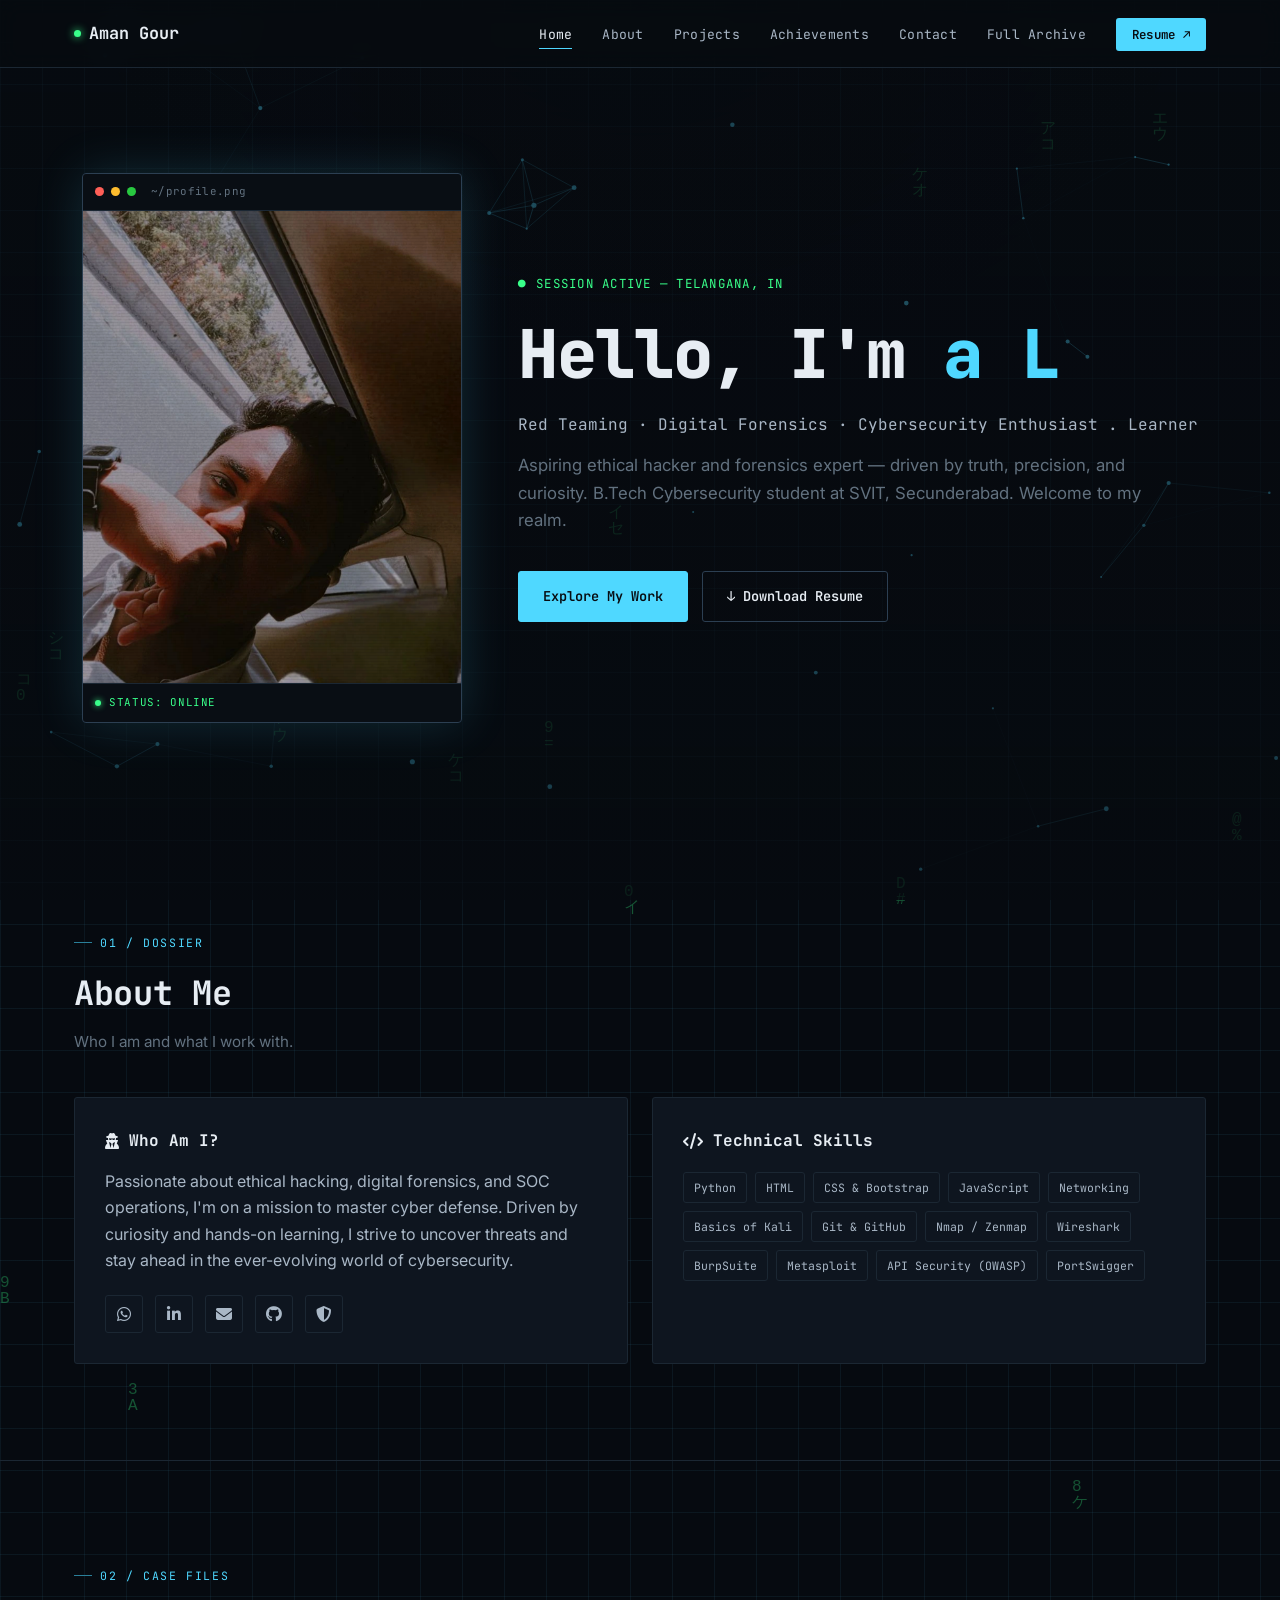
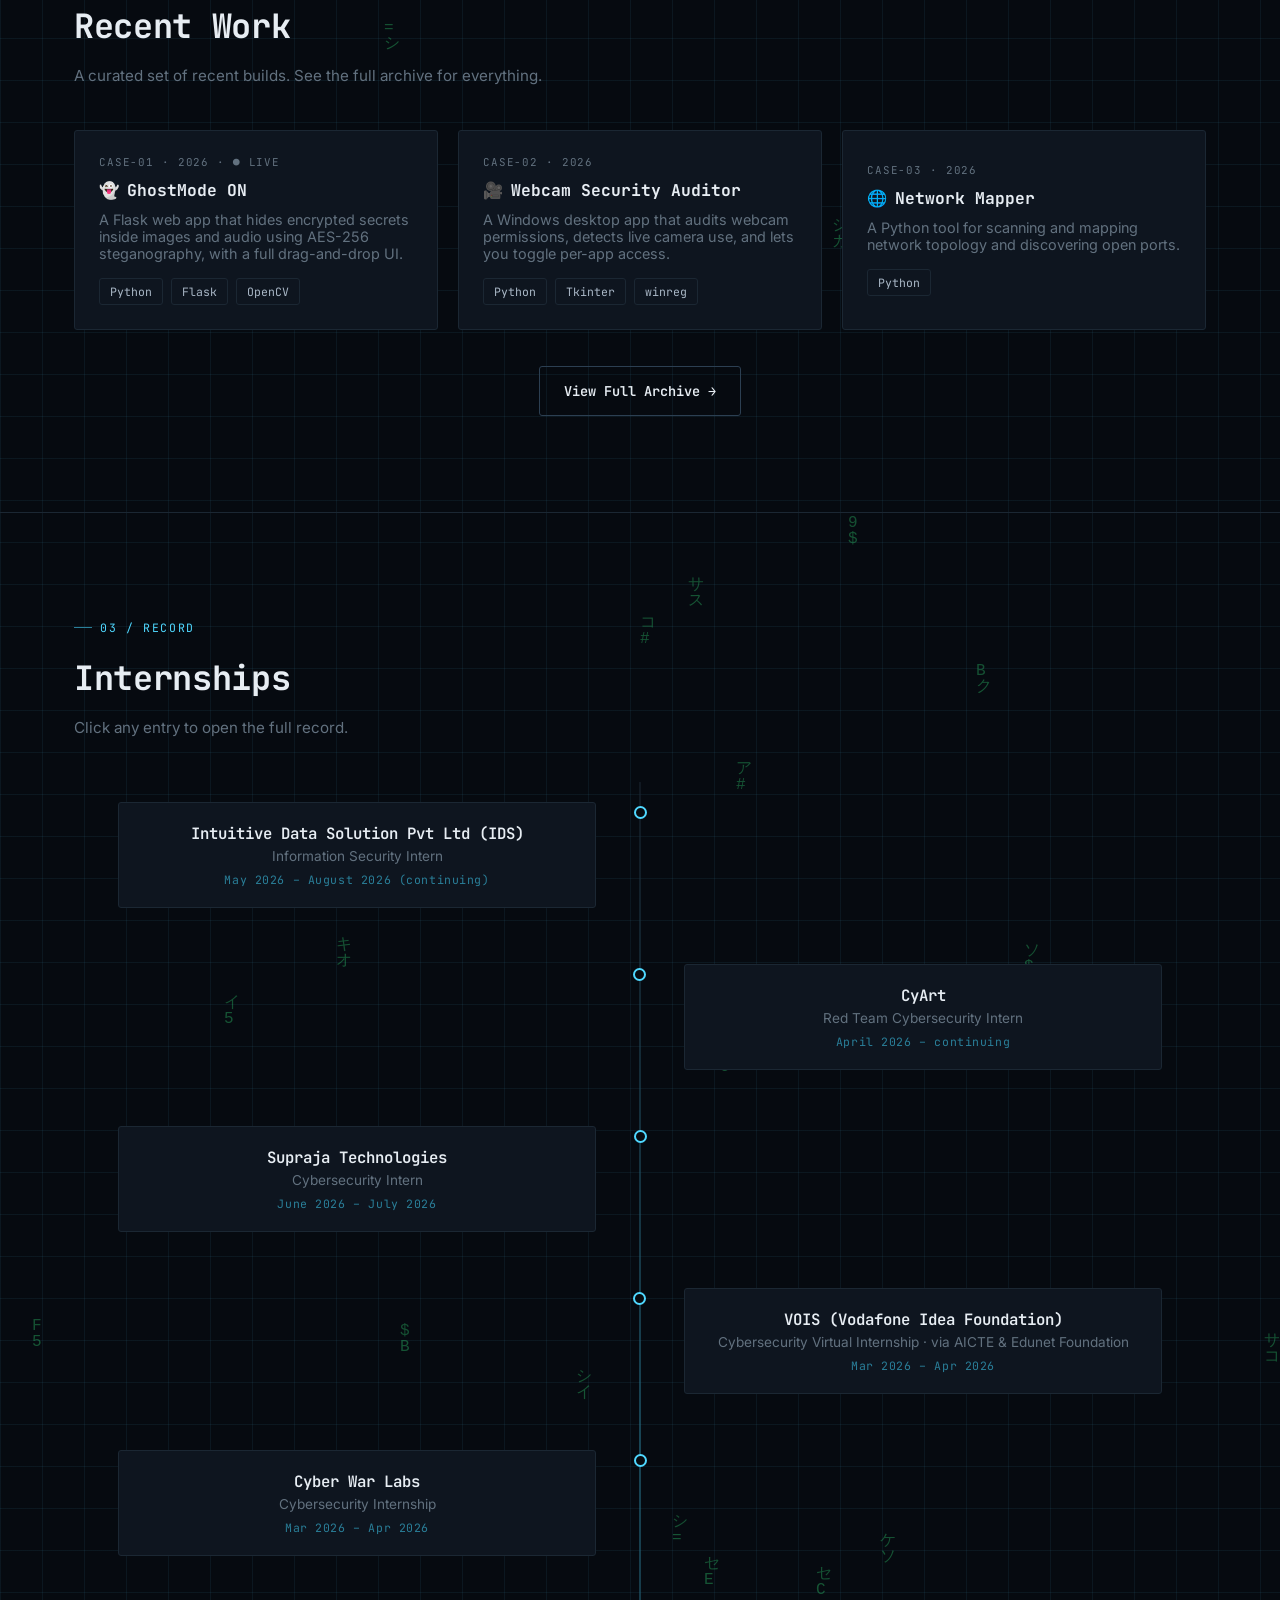
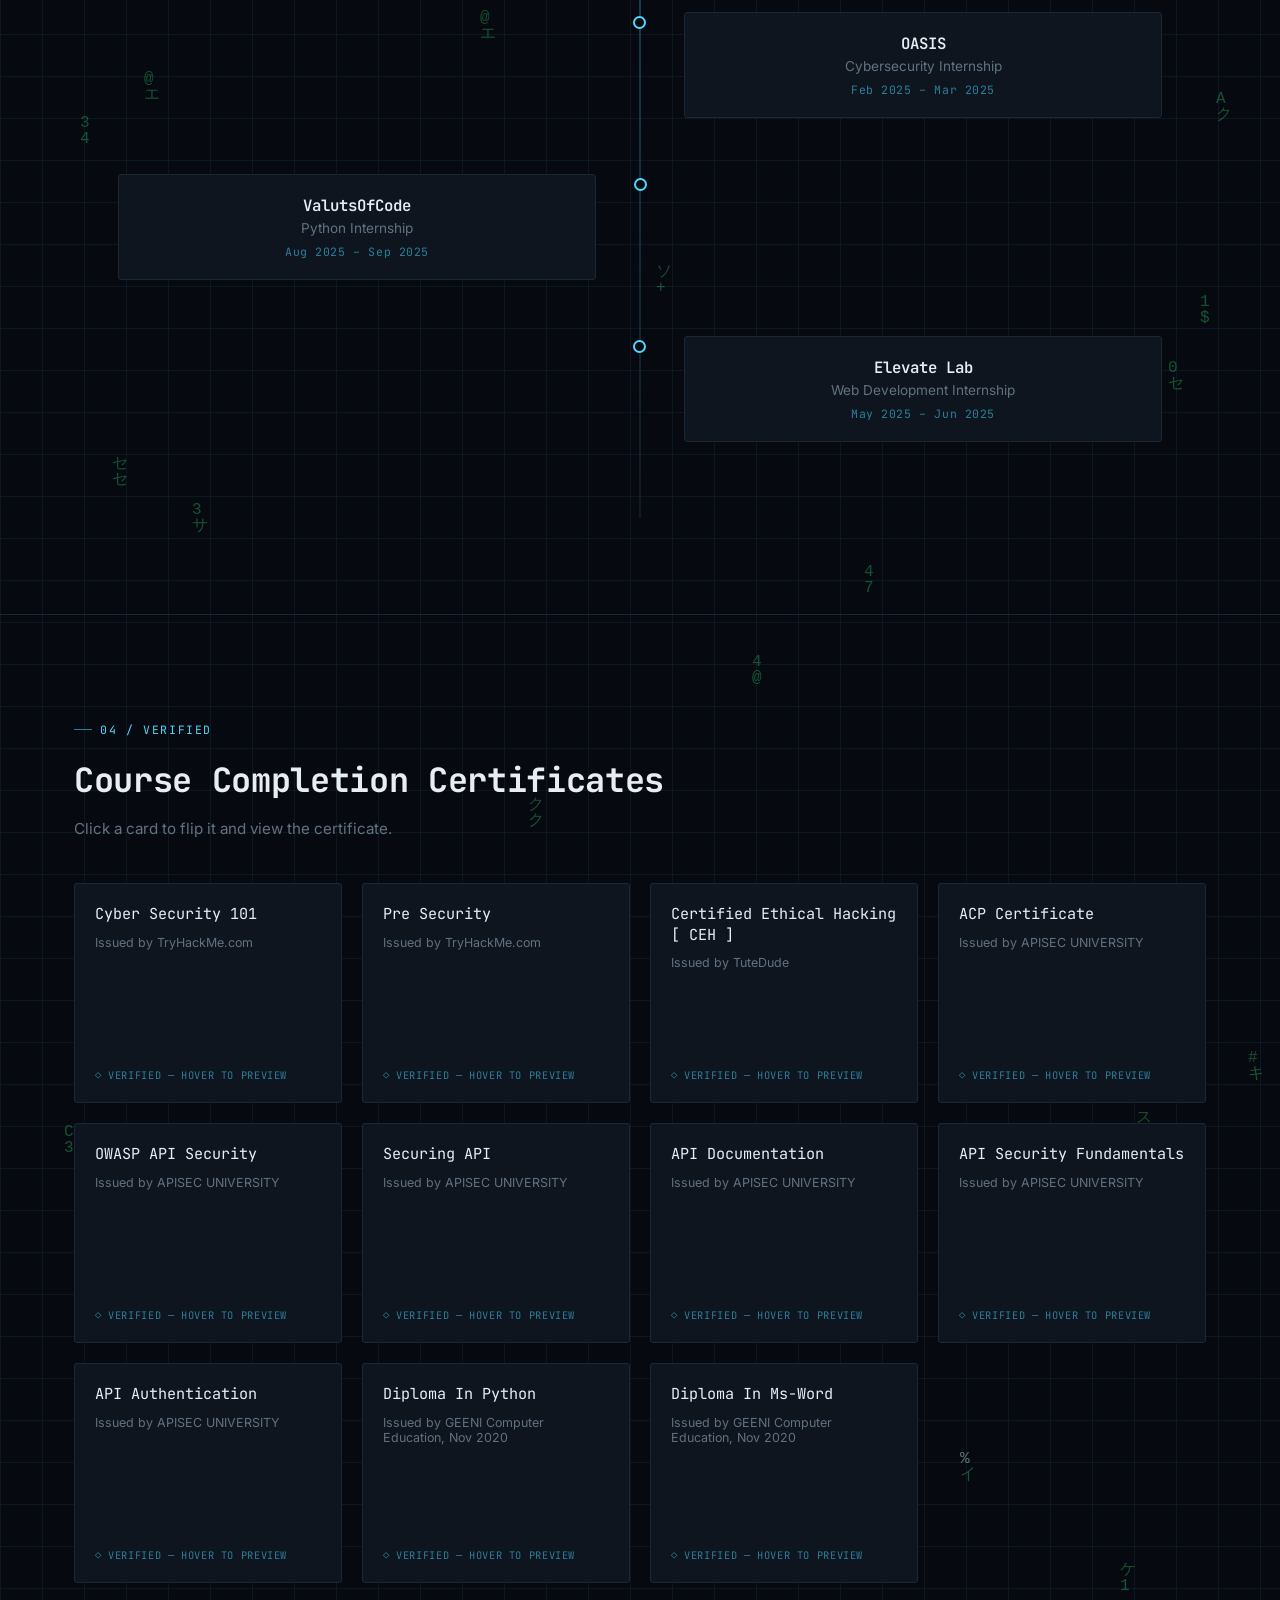
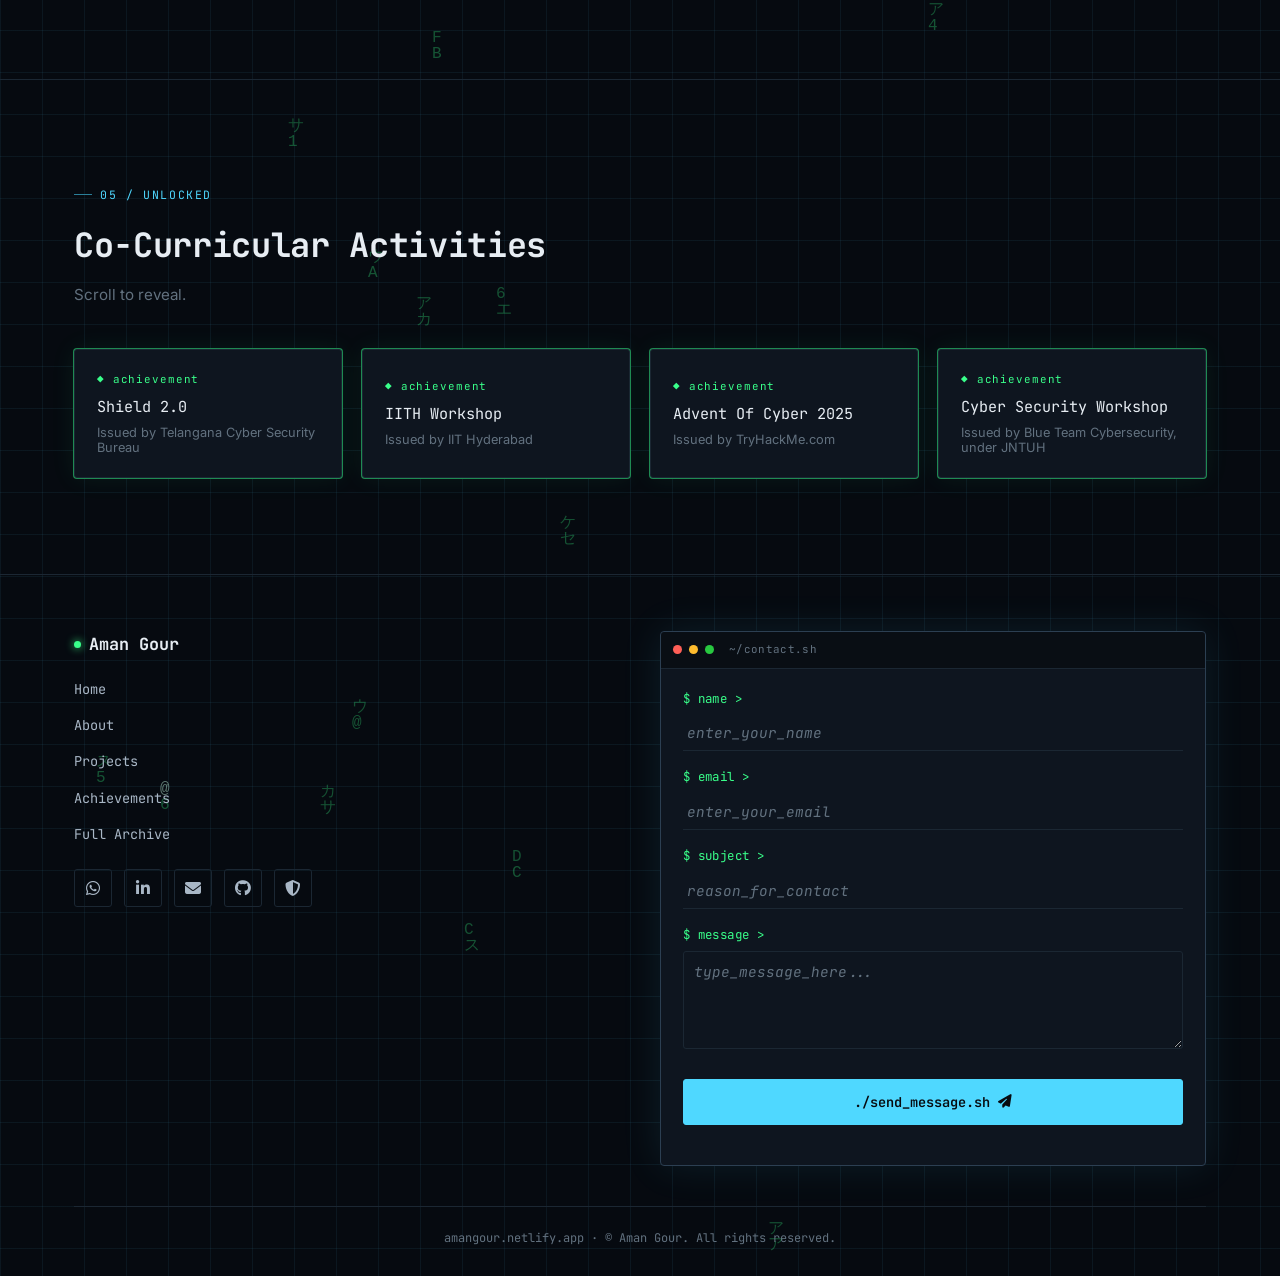
==== commit bd23d780: "Fixed live status problem and also delay in switching of image bug fixed" ====
--- a/index.html
+++ b/index.html
@@ -73,30 +73,6 @@
             <a href="#projects" class="btn btn-primary">Explore My Work</a>
             <a href="Resuma/Aman_Gour_Resume.pdf" download class="btn btn-ghost">↓ Download Resume</a>
           </div>
-        </div>
-      </div>
-    </div>
-  </section>
-
-  <!-- Live stats -->
-  <section class="stats-bar">
-    <div class="container">
-      <div class="stats-grid">
-        <div class="stat is-loading" data-node="NODE/GH-01">
-          <div class="stat-value" id="stat-repos">···</div>
-          <div class="stat-label">Public Repos</div>
-        </div>
-        <div class="stat is-loading" data-node="NODE/GH-02">
-          <div class="stat-value" id="stat-stars">···</div>
-          <div class="stat-label">GitHub Stars</div>
-        </div>
-        <div class="stat is-loading" data-node="NODE/THM-01">
-          <div class="stat-value" id="stat-thm-rank">···</div>
-          <div class="stat-label">TryHackMe Rank</div>
-        </div>
-        <div class="stat is-loading" data-node="NODE/THM-02">
-          <div class="stat-value" id="stat-thm-rooms">···</div>
-          <div class="stat-label">Rooms Completed</div>
         </div>
       </div>
     </div>
@@ -242,7 +218,10 @@
       </div>
       <p class="modal-desc"></p>
       <div class="modal-tags"></div>
-      <a class="modal-link" href="" target="_blank" rel="noopener"></a>
+      <div class="modal-link-row">
+        <a class="modal-link" href="" target="_blank" rel="noopener"></a>
+        <a class="modal-link modal-link-demo" href="" target="_blank" rel="noopener" style="display:none;"></a>
+      </div>
     </div>
   </div>
 
--- a/style.css
+++ b/style.css
@@ -655,13 +655,16 @@
   font-size: 1rem;
   cursor: pointer;
 }
-.modal-close:hover { color: var(--cyan); border-color: var(--cyan); }
+.modal-close:hover {
+  color: var(--cyan);
+  border-color: var(--cyan); 
+}
 
 .modal-eyebrow { font-family: var(--font-mono); font-size: 0.7rem; color: var(--cyan); letter-spacing: 0.1em; text-transform: uppercase; margin-bottom: 10px; }
 .modal-title { font-family: var(--font-mono); font-size: 1.4rem; color: var(--text-0); margin-bottom: 6px; padding-right: 40px; }
 .modal-meta { font-family: var(--font-mono); font-size: 0.8rem; color: var(--text-2); margin-bottom: 18px; }
 .modal-img-wrap { position: relative; margin-bottom: 20px; }
-.modal-img { width: 100%; border-radius: 3px; border: 1px solid var(--border); display: block; }
+.modal-img { width: 100%; border-radius: 3px; border: 1px solid var(--border); display: block; transition: opacity 0.15s ease;}
 .modal-img-nav {
   position: absolute; inset: 0;
   display: none;
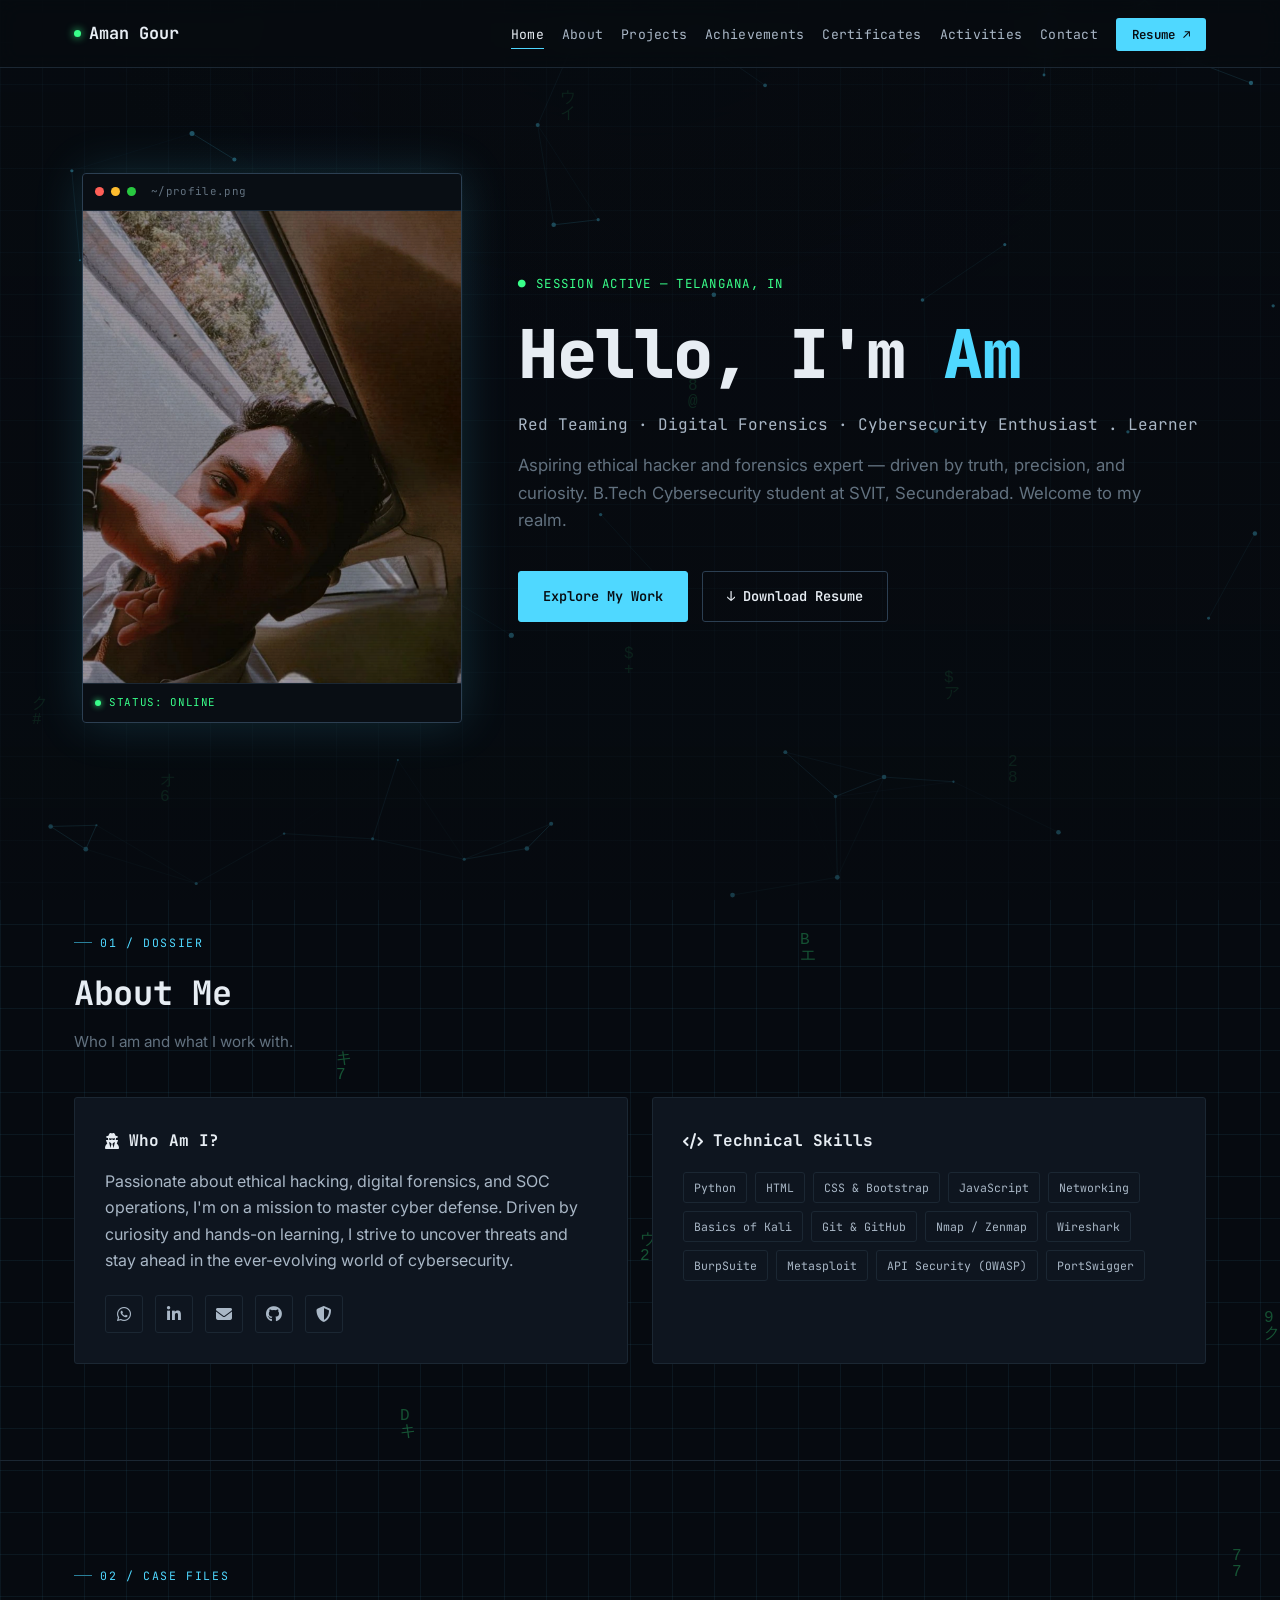
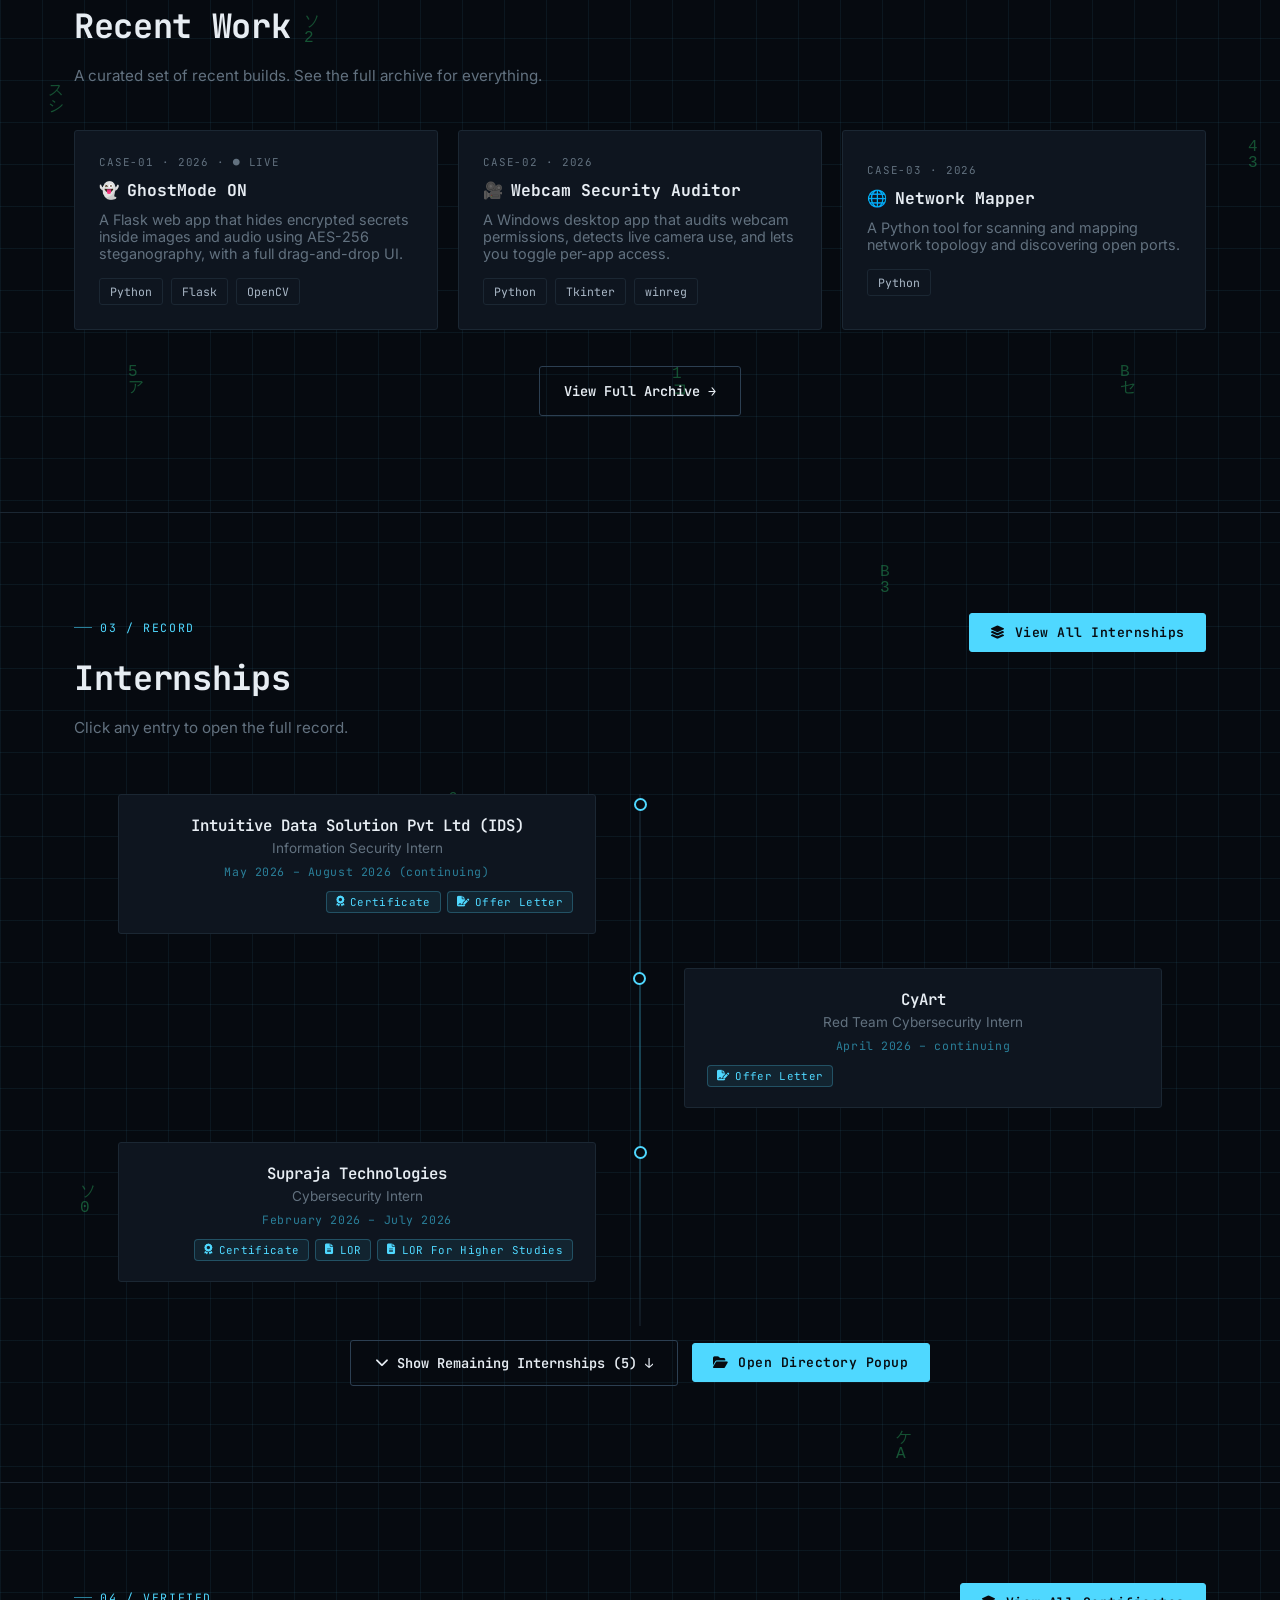
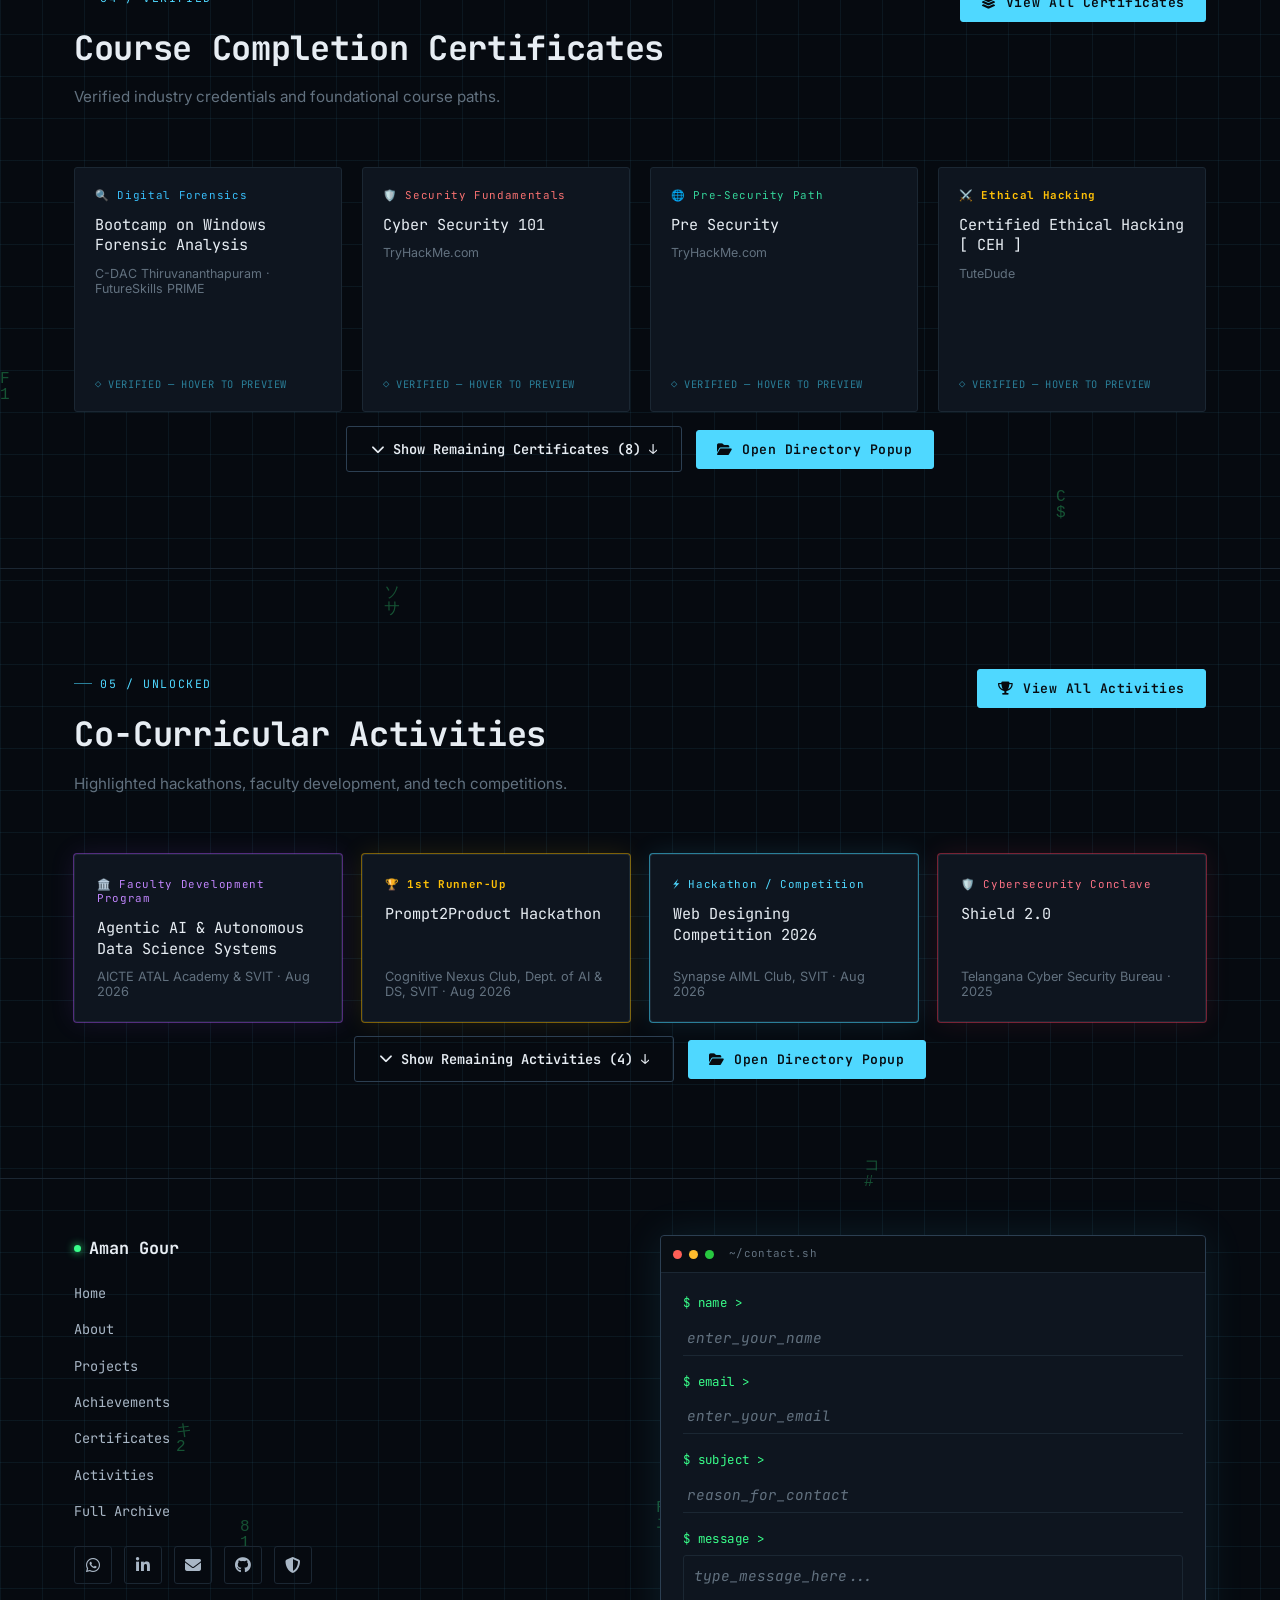
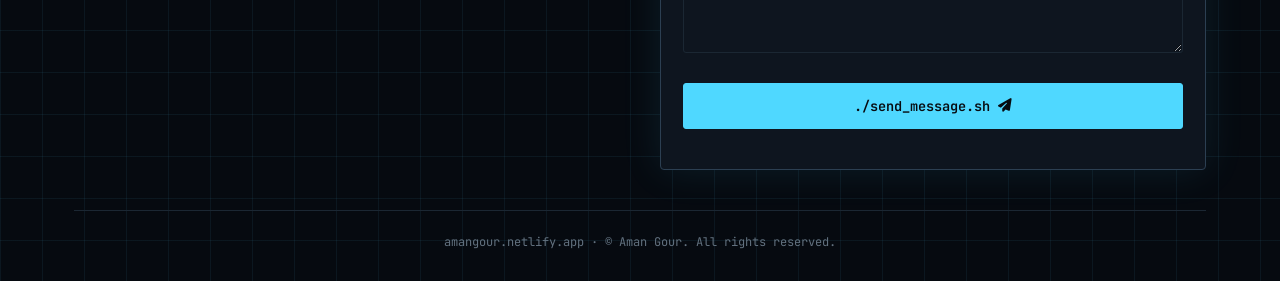
==== commit 53878769: "Update certificates to PDF, enhance mobile responsiveness, add glowing modal borders, and add direct" ====
--- a/index.html
+++ b/index.html
@@ -35,12 +35,13 @@
     <div class="container">
       <a class="brand" href="#home"><span class="dot"></span>Aman Gour</a>
       <ul class="nav-links">
-        <li><a href="#home" class="active">Home</a></li>
+        <li><a href="#home">Home</a></li>
         <li><a href="#about">About</a></li>
         <li><a href="#projects">Projects</a></li>
         <li><a href="#achievements">Achievements</a></li>
+        <li><a href="#certificates">Certificates</a></li>
+        <li><a href="#activities">Activities</a></li>
         <li><a href="#contact">Contact</a></li>
-        <li><a href="work.html" data-page-transition>Full Archive</a></li>
         <li><a href="Resuma/Aman_Gour_Resume.pdf" target="_blank" class="nav-cta">Resume ↗</a></li>
       </ul>
       <button class="nav-toggle" aria-label="Toggle navigation"><i class="fas fa-bars"></i></button>
@@ -120,28 +121,75 @@
   <!-- Achievements -->
   <section id="achievements" class="section">
     <div class="container">
-      <div class="eyebrow">03 / Record</div>
-      <h2 class="section-title">Internships</h2>
-      <p class="section-sub">Click any entry to open the full record.</p>
+      <div class="achieve-header-row">
+        <div>
+          <div class="eyebrow">03 / Record</div>
+          <h2 class="section-title">Internships</h2>
+          <p class="section-sub">Click any entry to open the full record.</p>
+        </div>
+        <button type="button" class="btn btn-primary btn-all-internships" id="btn-all-internships-top">
+          <i class="fas fa-layer-group"></i> View All Internships
+        </button>
+      </div>
       <div class="timeline" id="internship-timeline"></div>
-    </div>
-  </section>
-
-  <section class="section">
-    <div class="container">
-      <div class="eyebrow">04 / Verified</div>
-      <h2 class="section-title">Course Completion Certificates</h2>
-      <p class="section-sub">Click a card to flip it and view the certificate.</p>
+      <div class="timeline-footer-actions">
+        <button type="button" class="btn btn-ghost" id="btn-timeline-toggle">
+          <i class="fas fa-chevron-down"></i> <span id="timeline-toggle-label">Show Remaining Internships (5) ↓</span>
+        </button>
+        <button type="button" class="btn btn-primary btn-all-internships" id="btn-all-internships-bottom">
+          <i class="fas fa-folder-open"></i> Open Directory Popup
+        </button>
+      </div>
+    </div>
+  </section>
+
+  <!-- Course Completion Certificates -->
+  <section id="certificates" class="section">
+    <div class="container">
+      <div class="achieve-header-row">
+        <div>
+          <div class="eyebrow">04 / Verified</div>
+          <h2 class="section-title">Course Completion Certificates</h2>
+          <p class="section-sub">Verified industry credentials and foundational course paths.</p>
+        </div>
+        <button type="button" class="btn btn-primary btn-all-certs" id="btn-all-certs-top">
+          <i class="fas fa-layer-group"></i> View All Certificates
+        </button>
+      </div>
       <div class="flip-grid" id="cert-flip-grid"></div>
-    </div>
-  </section>
-
-  <section class="section">
-    <div class="container">
-      <div class="eyebrow">05 / Unlocked</div>
-      <h2 class="section-title">Co-Curricular Activities</h2>
-      <p class="section-sub">Scroll to reveal.</p>
+      <div class="timeline-footer-actions">
+        <button type="button" class="btn btn-ghost" id="btn-certs-toggle">
+          <i class="fas fa-chevron-down"></i> <span id="certs-toggle-label">Show Remaining Certificates (8) ↓</span>
+        </button>
+        <button type="button" class="btn btn-primary btn-all-certs" id="btn-all-certs-bottom">
+          <i class="fas fa-folder-open"></i> Open Directory Popup
+        </button>
+      </div>
+    </div>
+  </section>
+
+  <!-- Co-Curricular Activities -->
+  <section id="activities" class="section">
+    <div class="container">
+      <div class="achieve-header-row">
+        <div>
+          <div class="eyebrow">05 / Unlocked</div>
+          <h2 class="section-title">Co-Curricular Activities</h2>
+          <p class="section-sub">Highlighted hackathons, faculty development, and tech competitions.</p>
+        </div>
+        <button type="button" class="btn btn-primary btn-all-cocurr" id="btn-all-cocurr-top">
+          <i class="fas fa-trophy"></i> View All Activities
+        </button>
+      </div>
       <div class="badge-grid" id="cocurr-grid"></div>
+      <div class="timeline-footer-actions">
+        <button type="button" class="btn btn-ghost" id="btn-cocurr-toggle">
+          <i class="fas fa-chevron-down"></i> <span id="cocurr-toggle-label">Show Remaining Activities (4) ↓</span>
+        </button>
+        <button type="button" class="btn btn-primary btn-all-cocurr" id="btn-all-cocurr-bottom">
+          <i class="fas fa-folder-open"></i> Open Directory Popup
+        </button>
+      </div>
     </div>
   </section>
 
@@ -156,6 +204,8 @@
             <li><a href="#about">About</a></li>
             <li><a href="#projects">Projects</a></li>
             <li><a href="#achievements">Achievements</a></li>
+            <li><a href="#certificates">Certificates</a></li>
+            <li><a href="#activities">Activities</a></li>
             <li><a href="work.html" data-page-transition>Full Archive</a></li>
           </ul>
           <div class="social-row">
@@ -208,23 +258,93 @@
       <div class="modal-eyebrow"></div>
       <h3 class="modal-title"></h3>
       <div class="modal-meta"></div>
+      <div class="modal-doc-tabs" style="display:none;"></div>
       <div class="modal-img-wrap">
         <img class="modal-img" src="" alt="">
-        <div class="modal-img-nav">
-          <button class="modal-nav-btn modal-nav-prev" aria-label="Previous image">&#8249;</button>
-          <button class="modal-nav-btn modal-nav-next" aria-label="Next image">&#8250;</button>
-        </div>
-        <div class="modal-img-counter"></div>
+        <div class="modal-pdf-wrap" style="display:none;">
+          <div class="modal-pdf-loader">
+            <span class="cyber-spinner"></span>
+            <span>&gt; decoding document stream...</span>
+          </div>
+          <canvas class="modal-pdf-canvas"></canvas>
+          <div class="modal-pdf-pager" style="display:none;">
+            <button class="modal-page-btn modal-page-prev" aria-label="Previous page" type="button"><i class="fas fa-chevron-left"></i></button>
+            <span class="modal-page-info">Page <span class="modal-current-page">1</span> of <span class="modal-total-pages">1</span></span>
+            <button class="modal-page-btn modal-page-next" aria-label="Next page" type="button"><i class="fas fa-chevron-right"></i></button>
+          </div>
+        </div>
       </div>
       <p class="modal-desc"></p>
       <div class="modal-tags"></div>
       <div class="modal-link-row">
         <a class="modal-link" href="" target="_blank" rel="noopener"></a>
         <a class="modal-link modal-link-demo" href="" target="_blank" rel="noopener" style="display:none;"></a>
-      </div>
-    </div>
-  </div>
-
+        <a class="modal-link modal-pdf-action" href="" target="_blank" rel="noopener" style="display:none;"><i class="fas fa-file-pdf"></i> Open Original PDF ↗</a>
+      </div>
+    </div>
+  </div>
+
+  <!-- All Internships Directory Modal -->
+  <div class="modal-overlay" id="all-internships-modal" role="dialog" aria-modal="true" aria-hidden="true">
+    <div class="modal-box modal-box-wide">
+      <button class="modal-close" id="all-internships-close" aria-label="Close"><i class="fas fa-times"></i></button>
+      <div class="modal-eyebrow"><i class="fas fa-network-wired"></i> DIRECTORY // 03 — INTERNSHIP ARCHIVE</div>
+      <h3 class="modal-title">All Internship Records</h3>
+      <div class="modal-meta">8 Verified Security Roles &amp; Document Credentials</div>
+
+      <div class="internships-modal-toolbar">
+        <div class="term-search-box">
+          <i class="fas fa-search"></i>
+          <input type="text" id="internship-search-input" placeholder="filter by organization, role, or skill..." autocomplete="off">
+        </div>
+        <div class="internships-count-badge" id="internships-count-badge">8 RECORDS LOADED</div>
+      </div>
+
+      <div class="all-internships-grid" id="all-internships-list"></div>
+    </div>
+  </div>
+
+  <!-- All Course Completion Certificates Directory Modal -->
+  <div class="modal-overlay" id="all-certs-modal" role="dialog" aria-modal="true" aria-hidden="true">
+    <div class="modal-box modal-box-wide">
+      <button class="modal-close" id="all-certs-close" aria-label="Close"><i class="fas fa-times"></i></button>
+      <div class="modal-eyebrow"><i class="fas fa-certificate"></i> DIRECTORY // 04 — CERTIFICATE ARCHIVE</div>
+      <h3 class="modal-title">All Course Completion Certificates</h3>
+      <div class="modal-meta">12 Verified Credentials, Cyber Defense Courses &amp; Technical Certifications</div>
+
+      <div class="internships-modal-toolbar">
+        <div class="term-search-box">
+          <i class="fas fa-search"></i>
+          <input type="text" id="cert-search-input" placeholder="filter by certificate title, issuer, or topic..." autocomplete="off">
+        </div>
+        <div class="internships-count-badge" id="certs-count-badge">12 RECORDS LOADED</div>
+      </div>
+
+      <div class="all-internships-grid" id="all-certs-list"></div>
+    </div>
+  </div>
+
+  <!-- All Co-Curricular Activities Directory Modal -->
+  <div class="modal-overlay" id="all-cocurr-modal" role="dialog" aria-modal="true" aria-hidden="true">
+    <div class="modal-box modal-box-wide">
+      <button class="modal-close" id="all-cocurr-close" aria-label="Close"><i class="fas fa-times"></i></button>
+      <div class="modal-eyebrow"><i class="fas fa-trophy"></i> DIRECTORY // 05 — ACTIVITY ARCHIVE</div>
+      <h3 class="modal-title">All Co-Curricular Activities &amp; Achievements</h3>
+      <div class="modal-meta">8 Competitions, Faculty Development Programs, CTFs &amp; Technical Workshops</div>
+
+      <div class="internships-modal-toolbar">
+        <div class="term-search-box">
+          <i class="fas fa-search"></i>
+          <input type="text" id="cocurr-search-input" placeholder="filter by activity, competition, award, or organizer..." autocomplete="off">
+        </div>
+        <div class="internships-count-badge" id="cocurr-count-badge">8 RECORDS LOADED</div>
+      </div>
+
+      <div class="all-internships-grid" id="all-cocurr-list"></div>
+    </div>
+  </div>
+
+  <script src="https://cdnjs.cloudflare.com/ajax/libs/pdf.js/3.11.174/pdf.min.js"></script>
   <script src="data.js"></script>
   <script src="script.js"></script>
 </body>
--- a/style.css
+++ b/style.css
@@ -151,7 +151,7 @@
 }
 .brand .dot { width: 7px; height: 7px; border-radius: 50%; background: var(--green); box-shadow: 0 0 8px var(--green); }
 
-.nav-links { display: flex; align-items: center; gap: 30px; list-style: none; }
+.nav-links { display: flex; align-items: center; gap: 18px; list-style: none; }
 .nav-links a {
   font-family: var(--font-mono);
   font-size: 0.82rem;
@@ -183,7 +183,13 @@
 
 .nav-toggle { display: none; background: none; border: 1px solid var(--border); color: var(--text-0); width: 40px; height: 40px; border-radius: var(--radius); }
 
-@media (max-width: 860px) {
+@media (max-width: 1080px) {
+  .nav-links { gap: 12px; }
+  .nav-links a { font-size: 0.76rem; }
+  .nav-links a.nav-cta { padding: 6px 12px; font-size: 0.74rem; }
+}
+
+@media (max-width: 960px) {
   .nav-links { position: fixed; top: var(--nav-h); left: 0; right: 0; background: var(--bg-1); border-bottom: 1px solid var(--border); flex-direction: column; align-items: flex-start; padding: 20px 24px; gap: 18px; transform: translateY(-8px); opacity: 0; pointer-events: none; transition: 0.2s ease; }
   .nav-links.open { transform: translateY(0); opacity: 1; pointer-events: auto; }
   .nav-toggle { display: block; }
@@ -492,7 +498,7 @@
    Internship timeline (zigzag)
    -------------------------------------------------------------------------- */
 
-.timeline { position: relative; padding: 20px 0; }
+.timeline { position: relative; padding: 0 0 10px; margin-top: -4px; }
 .timeline::before {
   content: '';
   position: absolute; left: 50%; top: 0; bottom: 0;
@@ -500,7 +506,7 @@
   background: linear-gradient(var(--border), var(--cyan-dim), var(--border));
   transform: translateX(-50%);
 }
-.tl-item { position: relative; width: 50%; padding: 0 44px 56px; }
+.tl-item { position: relative; width: 50%; padding: 0 44px 34px; }
 .tl-item:nth-child(odd) { left: 0; text-align: right; }
 .tl-item:nth-child(even) { left: 50%; text-align: left; }
 .tl-node {
@@ -528,10 +534,68 @@
 .tl-role { color: var(--text-2); font-size: 0.85rem; margin-top: 4px; }
 .tl-dates { font-family: var(--font-mono); color: var(--cyan-dim); font-size: 0.72rem; margin-top: 8px; letter-spacing: 0.05em; }
 
+.tl-doc-pills {
+  display: flex;
+  flex-wrap: wrap;
+  gap: 6px;
+  margin-top: 12px;
+}
+.tl-item:nth-child(odd) .tl-doc-pills {
+  justify-content: flex-end;
+}
+@media (max-width: 760px) {
+  .tl-item:nth-child(odd) .tl-doc-pills {
+    justify-content: flex-start;
+  }
+}
+.tl-doc-pill {
+  display: inline-flex;
+  align-items: center;
+  gap: 6px;
+  font-family: var(--font-mono);
+  font-size: 0.68rem;
+  color: var(--cyan);
+  background: rgba(79, 216, 255, 0.08);
+  border: 1px solid rgba(79, 216, 255, 0.25);
+  border-radius: 4px;
+  padding: 3px 9px;
+  letter-spacing: 0.03em;
+  transition: all 0.18s ease;
+}
+.tl-trigger:hover .tl-doc-pill {
+  border-color: var(--cyan);
+  background: rgba(79, 216, 255, 0.16);
+  color: #fff;
+}
+.tl-doc-pill:hover {
+  border-color: var(--cyan);
+  background: var(--cyan);
+  color: var(--bg-0) !important;
+  box-shadow: 0 0 10px rgba(79, 216, 255, 0.4);
+}
+
 @media (max-width: 760px) {
   .timeline::before { left: 14px; }
-  .tl-item, .tl-item:nth-child(even) { width: 100%; left: 0; text-align: left; padding: 0 0 40px 42px; }
+  .tl-item, .tl-item:nth-child(even) { width: 100%; left: 0; text-align: left; padding: 0 0 28px 42px; }
   .tl-item:nth-child(odd) .tl-node, .tl-item:nth-child(even) .tl-node { left: 8px; right: auto; }
+}
+
+.tl-item-extra {
+  transition: opacity 0.3s ease, transform 0.3s ease;
+}
+.tl-item-extra.is-collapsed {
+  display: none !important;
+}
+
+.timeline-footer-actions {
+  display: flex;
+  align-items: center;
+  justify-content: center;
+  flex-wrap: wrap;
+  gap: 14px;
+  margin-top: 14px;
+  position: relative;
+  z-index: 2;
 }
 
 /* --------------------------------------------------------------------------
@@ -542,7 +606,7 @@
 
 .cc-flip {
   perspective: 1200px;
-  height: 220px;
+  height: 245px;
   cursor: pointer;
   background: none;
   border: none;
@@ -567,6 +631,7 @@
   display: flex; flex-direction: column; justify-content: space-between;
   text-align: left;
   overflow: hidden;
+  transition: border-color 0.2s ease, box-shadow 0.25s ease;
 }
 .cc-face-front::after {
   content: '';
@@ -602,7 +667,10 @@
   opacity: 0.35;
   filter: grayscale(1);
   transform: translateY(10px);
-  transition: opacity 0.5s ease, filter 0.5s ease, transform 0.5s ease, border-color 0.2s ease;
+  display: flex;
+  flex-direction: column;
+  justify-content: space-between;
+  transition: opacity 0.5s ease, filter 0.5s ease, transform 0.5s ease, border-color 0.2s ease, box-shadow 0.25s ease;
 }
 .cocurr-badge.is-unlocked {
   opacity: 1;
@@ -611,97 +679,722 @@
   box-shadow: 0 0 0 1px var(--green-dim), 0 0 26px rgba(57,255,138,0.08);
 }
 .cocurr-badge:hover { border-color: var(--cyan-dim); }
-.badge-icon { font-family: var(--font-mono); font-size: 0.68rem; color: var(--green); letter-spacing: 0.08em; margin-bottom: 10px; }
+.badge-icon {
+  font-family: var(--font-mono);
+  font-size: 0.68rem;
+  color: var(--green);
+  letter-spacing: 0.06em;
+  margin-bottom: 12px;
+  line-height: 1.3;
+}
 .badge-title { font-family: var(--font-mono); color: var(--text-0); font-size: 0.95rem; }
-.badge-issuer { color: var(--text-2); font-size: 0.8rem; margin-top: 8px; }
+.badge-issuer { color: var(--text-2); font-size: 0.8rem; margin-top: auto; padding-top: 10px; }
+
+/* Custom theme accents for specific badge types (applied to badges & flip cards) */
+.cocurr-badge.badge-winner.is-unlocked,
+.cc-flip.badge-winner:hover .cc-face,
+.cc-flip.badge-winner:focus-visible .cc-face {
+  box-shadow: 0 0 0 1px rgba(255, 191, 0, 0.45), 0 0 26px rgba(255, 191, 0, 0.12);
+}
+.cocurr-badge.badge-winner .badge-icon,
+.cc-flip.badge-winner .badge-icon {
+  color: #ffc107;
+  font-weight: 700;
+}
+.cocurr-badge.badge-winner:hover,
+.cc-flip.badge-winner:hover .cc-face {
+  border-color: #ffc107;
+}
+
+.cocurr-badge.badge-hackathon.is-unlocked,
+.cc-flip.badge-hackathon:hover .cc-face,
+.cc-flip.badge-hackathon:focus-visible .cc-face {
+  box-shadow: 0 0 0 1px var(--cyan-dim), 0 0 26px rgba(79, 216, 255, 0.12);
+}
+.cocurr-badge.badge-hackathon .badge-icon,
+.cc-flip.badge-hackathon .badge-icon {
+  color: var(--cyan);
+}
+.cocurr-badge.badge-hackathon:hover,
+.cc-flip.badge-hackathon:hover .cc-face {
+  border-color: var(--cyan);
+}
+
+.cocurr-badge.badge-fdp.is-unlocked,
+.cc-flip.badge-fdp:hover .cc-face,
+.cc-flip.badge-fdp:focus-visible .cc-face {
+  box-shadow: 0 0 0 1px rgba(168, 85, 247, 0.45), 0 0 26px rgba(168, 85, 247, 0.12);
+}
+.cocurr-badge.badge-fdp .badge-icon,
+.cc-flip.badge-fdp .badge-icon {
+  color: #c084fc;
+}
+.cocurr-badge.badge-fdp:hover,
+.cc-flip.badge-fdp:hover .cc-face {
+  border-color: #c084fc;
+}
+
+.cocurr-badge.badge-conclave.is-unlocked,
+.cc-flip.badge-conclave:hover .cc-face,
+.cc-flip.badge-conclave:focus-visible .cc-face {
+  box-shadow: 0 0 0 1px rgba(244, 63, 94, 0.45), 0 0 26px rgba(244, 63, 94, 0.12);
+}
+.cocurr-badge.badge-conclave .badge-icon,
+.cc-flip.badge-conclave .badge-icon {
+  color: #fb7185;
+}
+.cocurr-badge.badge-conclave:hover,
+.cc-flip.badge-conclave:hover .cc-face {
+  border-color: #fb7185;
+}
+
+.cocurr-badge.badge-workshop.is-unlocked,
+.cc-flip.badge-workshop:hover .cc-face,
+.cc-flip.badge-workshop:focus-visible .cc-face {
+  box-shadow: 0 0 0 1px rgba(16, 185, 129, 0.45), 0 0 26px rgba(16, 185, 129, 0.12);
+}
+.cocurr-badge.badge-workshop .badge-icon,
+.cc-flip.badge-workshop .badge-icon {
+  color: #34d399;
+}
+.cocurr-badge.badge-workshop:hover,
+.cc-flip.badge-workshop:hover .cc-face {
+  border-color: #34d399;
+}
+
+.cocurr-badge.badge-ctf.is-unlocked,
+.cc-flip.badge-ctf:hover .cc-face,
+.cc-flip.badge-ctf:focus-visible .cc-face {
+  box-shadow: 0 0 0 1px rgba(239, 68, 68, 0.45), 0 0 26px rgba(239, 68, 68, 0.12);
+}
+.cocurr-badge.badge-ctf .badge-icon,
+.cc-flip.badge-ctf .badge-icon {
+  color: #f87171;
+}
+.cocurr-badge.badge-ctf:hover,
+.cc-flip.badge-ctf:hover .cc-face {
+  border-color: #f87171;
+}
+
+.cocurr-badge.badge-blueteam.is-unlocked,
+.cc-flip.badge-blueteam:hover .cc-face,
+.cc-flip.badge-blueteam:focus-visible .cc-face {
+  box-shadow: 0 0 0 1px rgba(56, 189, 248, 0.45), 0 0 26px rgba(56, 189, 248, 0.12);
+}
+.cocurr-badge.badge-blueteam .badge-icon,
+.cc-flip.badge-blueteam .badge-icon {
+  color: #38bdf8;
+}
+.cocurr-badge.badge-blueteam:hover,
+.cc-flip.badge-blueteam:hover .cc-face {
+  border-color: #38bdf8;
+}
+
+.cocurr-badge.badge-challenge.is-unlocked,
+.cc-flip.badge-challenge:hover .cc-face,
+.cc-flip.badge-challenge:focus-visible .cc-face {
+  box-shadow: 0 0 0 1px rgba(163, 230, 53, 0.45), 0 0 26px rgba(163, 230, 53, 0.12);
+}
+.cocurr-badge.badge-challenge .badge-icon,
+.cc-flip.badge-challenge .badge-icon {
+  color: #a3e635;
+}
+.cocurr-badge.badge-challenge:hover,
+.cc-flip.badge-challenge:hover .cc-face {
+  border-color: #a3e635;
+}
+
+.cocurr-badge.badge-forensics.is-unlocked,
+.cc-flip.badge-forensics:hover .cc-face,
+.cc-flip.badge-forensics:focus-visible .cc-face {
+  box-shadow: 0 0 0 1px rgba(56, 189, 248, 0.45), 0 0 26px rgba(56, 189, 248, 0.12);
+}
+.cocurr-badge.badge-forensics .badge-icon,
+.cc-flip.badge-forensics .badge-icon {
+  color: #38bdf8;
+}
+.cocurr-badge.badge-forensics:hover,
+.cc-flip.badge-forensics:hover .cc-face {
+  border-color: #38bdf8;
+}
+
+.cocurr-badge.badge-auth.is-unlocked,
+.cc-flip.badge-auth:hover .cc-face,
+.cc-flip.badge-auth:focus-visible .cc-face {
+  box-shadow: 0 0 0 1px rgba(129, 140, 248, 0.45), 0 0 26px rgba(129, 140, 248, 0.12);
+}
+.cocurr-badge.badge-auth .badge-icon,
+.cc-flip.badge-auth .badge-icon {
+  color: #818cf8;
+}
+.cocurr-badge.badge-auth:hover,
+.cc-flip.badge-auth:hover .cc-face {
+  border-color: #818cf8;
+}
+
+.cocurr-badge.badge-office.is-unlocked,
+.cc-flip.badge-office:hover .cc-face,
+.cc-flip.badge-office:focus-visible .cc-face {
+  box-shadow: 0 0 0 1px rgba(147, 197, 253, 0.45), 0 0 26px rgba(147, 197, 253, 0.12);
+}
+.cocurr-badge.badge-office .badge-icon,
+.cc-flip.badge-office .badge-icon {
+  color: #93c5fd;
+}
+.cocurr-badge.badge-office:hover,
+.cc-flip.badge-office:hover .cc-face {
+  border-color: #93c5fd;
+}
 
 /* --------------------------------------------------------------------------
    Shared modal
    -------------------------------------------------------------------------- */
 
+body.modal-open {
+  overflow: hidden;
+}
+
 .modal-overlay {
   position: fixed; inset: 0;
-  background: rgba(3, 5, 8, 0.82);
-  backdrop-filter: blur(3px);
+  background: rgba(3, 5, 8, 0.86);
+  backdrop-filter: blur(6px);
+  -webkit-backdrop-filter: blur(6px);
   z-index: 200;
   display: flex; align-items: center; justify-content: center;
   padding: 24px;
   opacity: 0; pointer-events: none;
-  transition: opacity 0.2s ease;
+  transition: opacity 0.22s ease;
+  overflow-y: auto;
+  -webkit-overflow-scrolling: touch;
 }
 .modal-overlay.is-open { opacity: 1; pointer-events: auto; }
 
 .modal-box {
   background: var(--bg-1);
-  border: 1px solid var(--border-hover);
-  border-radius: 4px;
+  border: 1.5px solid rgba(79, 216, 255, 0.5);
+  border-radius: 8px;
   max-width: 640px; width: 100%;
-  max-height: 86vh;
+  max-height: 88vh;
   overflow-y: auto;
+  -webkit-overflow-scrolling: touch;
+  overscroll-behavior: contain;
   padding: 32px;
   transform: translateY(14px);
-  transition: transform 0.22s ease;
+  transition: transform 0.22s cubic-bezier(0.16, 1, 0.3, 1), border-color 0.25s ease, box-shadow 0.25s ease;
   position: relative;
+  box-shadow: 0 0 0 1px rgba(79, 216, 255, 0.18), 0 0 40px rgba(79, 216, 255, 0.14), 0 25px 65px rgba(0, 0, 0, 0.9);
+}
+.modal-box::before {
+  content: '';
+  position: absolute;
+  top: 0; left: 0; right: 0;
+  height: 3px;
+  background: linear-gradient(90deg, transparent, var(--cyan), transparent);
+  pointer-events: none;
+  z-index: 4;
 }
 .modal-overlay.is-open .modal-box { transform: translateY(0); }
+
+/* Sleek custom scrollbars for modal card */
+.modal-box::-webkit-scrollbar { width: 6px; }
+.modal-box::-webkit-scrollbar-track { background: rgba(7, 11, 16, 0.5); }
+.modal-box::-webkit-scrollbar-thumb { background: rgba(79, 216, 255, 0.3); border-radius: 4px; }
+.modal-box::-webkit-scrollbar-thumb:hover { background: var(--cyan); }
+
+/* Category-Adaptive Border Colors & Glow for Popup Cards */
+.modal-box.badge-winner {
+  border-color: rgba(255, 193, 7, 0.75);
+  box-shadow: 0 0 0 1px rgba(255, 193, 7, 0.3), 0 0 45px rgba(255, 193, 7, 0.25), 0 25px 65px rgba(0, 0, 0, 0.92);
+}
+.modal-box.badge-winner::before { background: linear-gradient(90deg, transparent, #ffc107, transparent); }
+
+.modal-box.badge-hackathon {
+  border-color: rgba(79, 216, 255, 0.75);
+  box-shadow: 0 0 0 1px rgba(79, 216, 255, 0.3), 0 0 45px rgba(79, 216, 255, 0.22), 0 25px 65px rgba(0, 0, 0, 0.92);
+}
+.modal-box.badge-hackathon::before { background: linear-gradient(90deg, transparent, var(--cyan), transparent); }
+
+.modal-box.badge-fdp {
+  border-color: rgba(192, 132, 252, 0.75);
+  box-shadow: 0 0 0 1px rgba(192, 132, 252, 0.3), 0 0 45px rgba(192, 132, 252, 0.25), 0 25px 65px rgba(0, 0, 0, 0.92);
+}
+.modal-box.badge-fdp::before { background: linear-gradient(90deg, transparent, #c084fc, transparent); }
+
+.modal-box.badge-conclave {
+  border-color: rgba(251, 113, 133, 0.75);
+  box-shadow: 0 0 0 1px rgba(251, 113, 133, 0.3), 0 0 45px rgba(251, 113, 133, 0.25), 0 25px 65px rgba(0, 0, 0, 0.92);
+}
+.modal-box.badge-conclave::before { background: linear-gradient(90deg, transparent, #fb7185, transparent); }
+
+.modal-box.badge-workshop {
+  border-color: rgba(52, 211, 153, 0.75);
+  box-shadow: 0 0 0 1px rgba(52, 211, 153, 0.3), 0 0 45px rgba(52, 211, 153, 0.25), 0 25px 65px rgba(0, 0, 0, 0.92);
+}
+.modal-box.badge-workshop::before { background: linear-gradient(90deg, transparent, #34d399, transparent); }
+
+.modal-box.badge-ctf {
+  border-color: rgba(248, 113, 113, 0.75);
+  box-shadow: 0 0 0 1px rgba(248, 113, 113, 0.3), 0 0 45px rgba(248, 113, 113, 0.25), 0 25px 65px rgba(0, 0, 0, 0.92);
+}
+.modal-box.badge-ctf::before { background: linear-gradient(90deg, transparent, #f87171, transparent); }
+
+.modal-box.badge-blueteam,
+.modal-box.badge-forensics {
+  border-color: rgba(56, 189, 248, 0.75);
+  box-shadow: 0 0 0 1px rgba(56, 189, 248, 0.3), 0 0 45px rgba(56, 189, 248, 0.22), 0 25px 65px rgba(0, 0, 0, 0.92);
+}
+.modal-box.badge-blueteam::before,
+.modal-box.badge-forensics::before { background: linear-gradient(90deg, transparent, #38bdf8, transparent); }
+
+.modal-box.badge-challenge {
+  border-color: rgba(163, 230, 53, 0.75);
+  box-shadow: 0 0 0 1px rgba(163, 230, 53, 0.3), 0 0 45px rgba(163, 230, 53, 0.25), 0 25px 65px rgba(0, 0, 0, 0.92);
+}
+.modal-box.badge-challenge::before { background: linear-gradient(90deg, transparent, #a3e635, transparent); }
+
+.modal-box.badge-auth {
+  border-color: rgba(129, 140, 248, 0.75);
+  box-shadow: 0 0 0 1px rgba(129, 140, 248, 0.3), 0 0 45px rgba(129, 140, 248, 0.25), 0 25px 65px rgba(0, 0, 0, 0.92);
+}
+.modal-box.badge-auth::before { background: linear-gradient(90deg, transparent, #818cf8, transparent); }
+
+.modal-box.badge-office {
+  border-color: rgba(147, 197, 253, 0.75);
+  box-shadow: 0 0 0 1px rgba(147, 197, 253, 0.3), 0 0 45px rgba(147, 197, 253, 0.25), 0 25px 65px rgba(0, 0, 0, 0.92);
+}
+.modal-box.badge-office::before { background: linear-gradient(90deg, transparent, #93c5fd, transparent); }
+
+.modal-box-wide {
+  max-width: 980px;
+  max-height: 88vh;
+  padding: 34px 36px;
+  border-color: rgba(79, 216, 255, 0.55);
+  box-shadow: 0 0 0 1px rgba(79, 216, 255, 0.22), 0 0 45px rgba(79, 216, 255, 0.16), 0 25px 70px rgba(0, 0, 0, 0.94);
+}
+@media (max-width: 768px) {
+  .modal-box-wide {
+    padding: 24px 18px;
+  }
+}
+
+/* Achievements / Certificates / Activities section header row & buttons */
+.achieve-header-row {
+  display: flex;
+  justify-content: space-between;
+  align-items: flex-start;
+  flex-wrap: wrap;
+  gap: 16px;
+  margin-bottom: 16px;
+}
+.achieve-header-row .btn-all-internships,
+.achieve-header-row .btn-all-certs,
+.achieve-header-row .btn-all-cocurr {
+  margin-top: 4px;
+  margin-left: auto;
+}
+.btn-all-internships,
+.btn-all-certs,
+.btn-all-cocurr {
+  display: inline-flex;
+  align-items: center;
+  gap: 9px;
+  font-family: var(--font-mono);
+  font-size: 0.82rem;
+  letter-spacing: 0.04em;
+  padding: 10px 20px;
+}
+
+.cert-item-extra,
+.cocurr-item-extra {
+  transition: opacity 0.3s ease, transform 0.3s ease;
+}
+.cert-item-extra.is-collapsed,
+.cocurr-item-extra.is-collapsed {
+  display: none !important;
+}
+
+/* All Internships Directory Modal Toolbar & Cards */
+.internships-modal-toolbar {
+  display: flex;
+  align-items: center;
+  justify-content: space-between;
+  gap: 16px;
+  margin: 18px 0 24px;
+  flex-wrap: wrap;
+}
+.term-search-box {
+  display: flex;
+  align-items: center;
+  gap: 10px;
+  background: rgba(10, 18, 30, 0.85);
+  border: 1px solid var(--border);
+  border-radius: 4px;
+  padding: 9px 15px;
+  flex: 1;
+  min-width: 240px;
+  color: var(--cyan);
+}
+.term-search-box input {
+  background: transparent;
+  border: none;
+  outline: none;
+  color: var(--text-0);
+  font-family: var(--font-mono);
+  font-size: 0.82rem;
+  width: 100%;
+}
+.term-search-box input::placeholder {
+  color: var(--text-2);
+}
+.internships-count-badge {
+  font-family: var(--font-mono);
+  font-size: 0.72rem;
+  color: var(--cyan);
+  background: rgba(79, 216, 255, 0.08);
+  border: 1px solid rgba(79, 216, 255, 0.3);
+  padding: 7px 14px;
+  border-radius: 4px;
+  letter-spacing: 0.05em;
+  white-space: nowrap;
+}
+
+.all-internships-grid {
+  display: grid;
+  grid-template-columns: repeat(auto-fill, minmax(380px, 1fr));
+  gap: 18px;
+}
+@media (max-width: 600px) {
+  .all-internships-grid {
+    grid-template-columns: 1fr;
+  }
+}
+
+.all-internship-card {
+  background: rgba(10, 18, 30, 0.85);
+  border: 1px solid rgba(79, 216, 255, 0.3);
+  border-radius: 6px;
+  padding: 20px;
+  display: flex;
+  flex-direction: column;
+  justify-content: space-between;
+  transition: all 0.22s cubic-bezier(0.4, 0, 0.2, 1);
+  cursor: pointer;
+  position: relative;
+  overflow: hidden;
+  text-align: left;
+  box-shadow: 0 4px 18px rgba(0, 0, 0, 0.38);
+}
+.all-internship-card::before {
+  content: '';
+  position: absolute;
+  top: 0; left: 0; right: 0;
+  height: 2px;
+  background: linear-gradient(90deg, transparent, var(--cyan), transparent);
+  opacity: 0.3;
+  transition: opacity 0.22s ease;
+}
+.all-internship-card:hover {
+  border-color: var(--cyan);
+  background: rgba(13, 25, 42, 0.95);
+  transform: translateY(-2px);
+  box-shadow: 0 10px 28px rgba(0, 0, 0, 0.55), 0 0 22px rgba(79, 216, 255, 0.22);
+}
+.all-internship-card:hover::before {
+  opacity: 1;
+}
+
+.aic-header {
+  margin-bottom: 12px;
+}
+.aic-org {
+  font-family: var(--font-mono);
+  font-size: 1.05rem;
+  font-weight: 600;
+  color: var(--text-0);
+  margin-bottom: 4px;
+}
+.aic-role {
+  font-size: 0.86rem;
+  color: var(--cyan);
+  font-weight: 500;
+}
+.aic-dates {
+  font-family: var(--font-mono);
+  font-size: 0.72rem;
+  color: var(--text-2);
+  margin-top: 4px;
+  letter-spacing: 0.04em;
+}
+.aic-desc {
+  font-size: 0.85rem;
+  color: var(--text-1);
+  line-height: 1.5;
+  margin-bottom: 14px;
+}
+.aic-footer {
+  margin-top: auto;
+  border-top: 1px solid rgba(255, 255, 255, 0.06);
+  padding-top: 12px;
+}
+.aic-doc-row {
+  display: flex;
+  flex-wrap: wrap;
+  gap: 6px;
+  margin-bottom: 12px;
+}
+.aic-tech-row {
+  display: flex;
+  flex-wrap: wrap;
+  gap: 6px;
+  margin-bottom: 14px;
+}
+.aic-action-btn {
+  display: inline-flex;
+  align-items: center;
+  gap: 8px;
+  font-family: var(--font-mono);
+  font-size: 0.78rem;
+  color: var(--cyan);
+  font-weight: 600;
+  transition: all 0.18s ease;
+}
+.all-internship-card:hover .aic-action-btn {
+  color: #fff;
+  transform: translateX(3px);
+}
 
 .modal-close {
   position: absolute; top: 18px; right: 18px;
-  width: 34px; height: 34px;
-  border: 1px solid var(--border);
+  width: 36px; height: 36px;
+  border: 1px solid rgba(79, 216, 255, 0.35);
   border-radius: var(--radius);
-  background: transparent;
+  background: rgba(14, 21, 31, 0.85);
   color: var(--text-1);
   font-size: 1rem;
   cursor: pointer;
+  display: flex;
+  align-items: center;
+  justify-content: center;
+  transition: all 0.2s ease;
+  z-index: 10;
 }
 .modal-close:hover {
-  color: var(--cyan);
-  border-color: var(--cyan); 
+  color: #fff;
+  border-color: var(--cyan);
+  background: rgba(79, 216, 255, 0.2);
+  box-shadow: 0 0 14px rgba(79, 216, 255, 0.28);
 }
 
 .modal-eyebrow { font-family: var(--font-mono); font-size: 0.7rem; color: var(--cyan); letter-spacing: 0.1em; text-transform: uppercase; margin-bottom: 10px; }
 .modal-title { font-family: var(--font-mono); font-size: 1.4rem; color: var(--text-0); margin-bottom: 6px; padding-right: 40px; }
 .modal-meta { font-family: var(--font-mono); font-size: 0.8rem; color: var(--text-2); margin-bottom: 18px; }
+
+/* Document Switcher Tabs (replaces confusing side arrows) */
+.modal-doc-tabs {
+  display: flex;
+  flex-wrap: wrap;
+  gap: 8px;
+  margin-bottom: 16px;
+}
+.modal-doc-tab {
+  display: inline-flex;
+  align-items: center;
+  gap: 8px;
+  background: rgba(10, 18, 30, 0.75);
+  border: 1px solid var(--border);
+  border-radius: 4px;
+  padding: 6px 14px;
+  font-family: var(--font-mono);
+  font-size: 0.78rem;
+  color: var(--text-2);
+  cursor: pointer;
+  transition: all 0.2s cubic-bezier(0.4, 0, 0.2, 1);
+  letter-spacing: 0.03em;
+}
+.modal-doc-tab:hover {
+  border-color: var(--cyan);
+  color: var(--text-0);
+  background: rgba(79, 216, 255, 0.08);
+}
+.modal-doc-tab.is-active {
+  background: rgba(79, 216, 255, 0.15);
+  border-color: var(--cyan);
+  color: var(--cyan);
+  box-shadow: 0 0 12px rgba(79, 216, 255, 0.2);
+  font-weight: 600;
+}
+
 .modal-img-wrap { position: relative; margin-bottom: 20px; }
-.modal-img { width: 100%; border-radius: 3px; border: 1px solid var(--border); display: block; transition: opacity 0.15s ease;}
-.modal-img-nav {
-  position: absolute; inset: 0;
-  display: none;
-  align-items: center;
-  justify-content: space-between;
-  padding: 0 10px;
-  pointer-events: none;
-}
-.modal-nav-btn {
-  pointer-events: auto;
-  width: 38px; height: 38px;
-  border-radius: 50%;
-  border: 1px solid var(--border-hover);
-  background: rgba(7, 11, 16, 0.72);
-  color: var(--text-0);
-  font-size: 1.3rem;
-  line-height: 1;
-  display: flex; align-items: center; justify-content: center;
-  cursor: pointer;
-  transition: 0.18s ease;
-}
-.modal-nav-btn:hover { background: var(--cyan); color: var(--bg-0); border-color: var(--cyan); }
-.modal-img-counter {
-  position: absolute; bottom: 10px; right: 10px;
-  font-family: var(--font-mono);
-  font-size: 0.68rem;
-  letter-spacing: 0.05em;
-  color: var(--text-0);
-  background: rgba(7, 11, 16, 0.72);
-  border: 1px solid var(--border);
-  border-radius: var(--radius);
-  padding: 3px 9px;
+.modal-img {
+  width: 100%;
+  border-radius: 4px;
+  border: 1px solid rgba(79, 216, 255, 0.3);
+  box-shadow: 0 8px 24px rgba(0, 0, 0, 0.55);
+  display: block;
+  transition: opacity 0.15s ease;
 }
 .modal-desc { color: var(--text-1); font-size: 0.95rem; min-height: 1.6em; }
 .modal-desc .caret { display: inline-block; width: 0.5ch; background: var(--cyan); animation: blink 0.9s steps(1) infinite; }
 .modal-tags { display: flex; flex-wrap: wrap; gap: 8px; margin-top: 20px; }
-.modal-link { display: inline-flex; align-items: center; gap: 8px; margin-top: 22px; font-family: var(--font-mono); font-size: 0.85rem; color: var(--cyan); }
+.modal-link-row { display: flex; flex-wrap: wrap; align-items: center; gap: 14px; margin-top: 22px; }
+.modal-link { display: inline-flex; align-items: center; gap: 8px; font-family: var(--font-mono); font-size: 0.85rem; color: var(--cyan); }
+.modal-pdf-action {
+  background: rgba(79, 216, 255, 0.08);
+  border: 1px solid rgba(79, 216, 255, 0.35);
+  border-radius: 4px;
+  padding: 6px 14px;
+  transition: all 0.2s ease;
+  font-weight: 500;
+}
+.modal-pdf-action:hover {
+  background: rgba(79, 216, 255, 0.2);
+  border-color: var(--cyan);
+  box-shadow: 0 0 14px rgba(79, 216, 255, 0.3);
+  color: #fff;
+}
+
+/* PDF Modal Viewer */
+.modal-pdf-wrap {
+  position: relative;
+  width: 100%;
+  min-height: 240px;
+  max-height: 72vh;
+  display: flex;
+  flex-direction: column;
+  align-items: center;
+  justify-content: center;
+  background: rgba(4, 8, 16, 0.92);
+  border: 1px solid rgba(79, 216, 255, 0.35);
+  border-radius: 4px;
+  padding: 12px;
+  overflow: hidden;
+  box-shadow: inset 0 0 25px rgba(0, 0, 0, 0.7);
+}
+.modal-pdf-canvas {
+  max-width: 100%;
+  max-height: calc(72vh - 65px);
+  height: auto;
+  object-fit: contain;
+  border-radius: 2px;
+  box-shadow: 0 10px 30px rgba(0, 0, 0, 0.6);
+  display: block;
+  transition: opacity 0.2s ease;
+}
+.modal-pdf-loader {
+  position: absolute;
+  inset: 0;
+  display: flex;
+  align-items: center;
+  justify-content: center;
+  gap: 12px;
+  background: rgba(4, 8, 16, 0.92);
+  color: var(--cyan);
+  font-family: var(--font-mono);
+  font-size: 0.82rem;
+  letter-spacing: 0.05em;
+  z-index: 2;
+}
+.cyber-spinner {
+  width: 22px; height: 22px;
+  border: 2px solid rgba(79, 216, 255, 0.15);
+  border-top-color: var(--cyan);
+  border-radius: 50%;
+  animation: cyberSpin 0.75s linear infinite;
+}
+.cyber-spinner-sm {
+  width: 14px; height: 14px;
+  border: 2px solid rgba(79, 216, 255, 0.15);
+  border-top-color: var(--cyan);
+  border-radius: 50%;
+  animation: cyberSpin 0.75s linear infinite;
+  display: inline-block;
+  vertical-align: middle;
+}
+@keyframes cyberSpin {
+  to { transform: rotate(360deg); }
+}
+.modal-pdf-pager {
+  display: flex;
+  align-items: center;
+  justify-content: center;
+  gap: 14px;
+  margin-top: 10px;
+  padding: 5px 14px;
+  background: rgba(10, 18, 30, 0.95);
+  border: 1px solid var(--border-hover);
+  border-radius: 20px;
+  backdrop-filter: blur(8px);
+  z-index: 3;
+}
+.modal-page-btn {
+  background: none;
+  border: 1px solid var(--border);
+  color: var(--cyan);
+  border-radius: 4px;
+  width: 26px; height: 26px;
+  display: flex; align-items: center; justify-content: center;
+  cursor: pointer;
+  font-size: 0.75rem;
+  transition: all 0.15s ease;
+}
+.modal-page-btn:hover:not(:disabled) {
+  border-color: var(--cyan);
+  background: rgba(79, 216, 255, 0.15);
+  color: #fff;
+}
+.modal-page-btn:disabled {
+  opacity: 0.25;
+  cursor: not-allowed;
+}
+.modal-page-info {
+  font-family: var(--font-mono);
+  font-size: 0.75rem;
+  color: var(--text-1);
+  letter-spacing: 0.05em;
+  user-select: none;
+}
+
+/* Flip card PDF thumbnail preview */
+.cc-pdf-preview-box {
+  width: 100%;
+  height: 100%;
+  position: relative;
+  display: flex;
+  align-items: center;
+  justify-content: center;
+  background: rgba(2, 6, 12, 0.6);
+  border-radius: 2px;
+  overflow: hidden;
+}
+.cc-pdf-canvas {
+  max-width: 100%;
+  max-height: 100%;
+  object-fit: contain;
+  opacity: 0;
+  transition: opacity 0.3s ease;
+}
+.cc-pdf-loader {
+  position: absolute;
+  inset: 0;
+  display: flex;
+  flex-direction: column;
+  align-items: center;
+  justify-content: center;
+  gap: 8px;
+  font-family: var(--font-mono);
+  font-size: 0.68rem;
+  color: var(--cyan-dim);
+  text-align: center;
+  letter-spacing: 0.04em;
+}
+.cc-pdf-tag {
+  font-family: var(--font-mono);
+  font-size: 0.72rem;
+  color: var(--cyan);
+  border: 1px solid var(--border);
+  padding: 4px 8px;
+  border-radius: 3px;
+}
 
 /* --------------------------------------------------------------------------
    Contact + footer
@@ -819,4 +1512,362 @@
 
 .text-center { text-align: center; }
 .mt-lg { margin-top: 40px; }
-.sr-only { position: absolute; width: 1px; height: 1px; overflow: hidden; clip: rect(0,0,0,0); }+.sr-only { position: absolute; width: 1px; height: 1px; overflow: hidden; clip: rect(0,0,0,0); }
+
+/* ==========================================================================
+   Responsive Architecture & Mobile-First Fine Tuning
+   ========================================================================== */
+
+/* Tablet & Mobile (<= 768px) */
+@media (max-width: 768px) {
+  html, body {
+    overflow-x: hidden;
+    max-width: 100vw;
+  }
+  .container {
+    padding: 0 18px;
+  }
+  .section {
+    padding: 68px 0;
+  }
+  .section-title {
+    font-size: clamp(1.45rem, 5.5vw, 1.85rem);
+  }
+  .section-sub {
+    font-size: 0.9rem;
+    margin-bottom: 28px;
+  }
+  
+  /* Hero Section */
+  .hero {
+    padding-top: calc(var(--nav-h) + 24px);
+    padding-bottom: 48px;
+    min-height: auto;
+  }
+  .hero-grid {
+    grid-template-columns: 1fr;
+    gap: 28px;
+  }
+  .hero-photo-col {
+    max-width: 270px;
+    margin: 0 auto;
+  }
+  .hero-eyebrow {
+    font-size: 0.72rem;
+    margin-bottom: 18px;
+  }
+  .hero h1 {
+    font-size: clamp(1.95rem, 7.5vw, 2.7rem);
+    line-height: 1.12;
+    max-width: 100%;
+  }
+  .hero-tagline {
+    font-size: 0.92rem;
+    margin-top: 14px;
+  }
+  .hero-lead {
+    font-size: 0.94rem;
+    margin-top: 10px;
+  }
+  .hero-actions {
+    flex-direction: column;
+    align-items: stretch;
+    gap: 10px;
+    margin-top: 24px;
+  }
+  .hero-actions .btn {
+    width: 100%;
+    justify-content: center;
+    text-align: center;
+    padding: 12px 18px;
+  }
+
+  /* Live Stats Grid */
+  .stats-bar {
+    padding: 30px 0;
+  }
+  .stats-grid {
+    grid-template-columns: repeat(2, 1fr);
+    gap: 12px;
+  }
+  .stat {
+    padding: 16px 14px;
+  }
+  .stat-value {
+    font-size: 1.6rem;
+  }
+  .stat-label {
+    font-size: 0.65rem;
+  }
+
+  /* Cards & Grids */
+  .work-grid {
+    grid-template-columns: 1fr;
+    gap: 16px;
+  }
+  .work-card {
+    padding: 20px 18px;
+  }
+  .flip-grid {
+    grid-template-columns: 1fr;
+    gap: 16px;
+  }
+  .cc-flip {
+    height: 220px;
+  }
+  .cc-face {
+    padding: 18px;
+  }
+  .badge-grid {
+    grid-template-columns: 1fr;
+    gap: 14px;
+  }
+  .cocurr-badge {
+    padding: 20px 18px;
+  }
+
+  /* Timeline Header & Footer Actions */
+  .achieve-header-row {
+    flex-direction: column;
+    align-items: stretch;
+    gap: 12px;
+  }
+  .achieve-header-row .btn-all-internships,
+  .achieve-header-row .btn-all-certs,
+  .achieve-header-row .btn-all-cocurr {
+    width: 100%;
+    justify-content: center;
+    margin-left: 0;
+  }
+  .timeline-footer-actions {
+    flex-direction: column;
+    align-items: stretch;
+    width: 100%;
+    gap: 10px;
+  }
+  .timeline-footer-actions .btn {
+    width: 100%;
+    justify-content: center;
+  }
+
+  /* Contact Terminal Form */
+  .terminal-form {
+    padding: 20px 16px;
+  }
+  .term-field input,
+  .term-field textarea {
+    font-size: 16px; /* Prevents auto-zoom in mobile Safari */
+  }
+  .term-submit {
+    width: 100%;
+    justify-content: center;
+  }
+  .footer-grid {
+    grid-template-columns: 1fr;
+    gap: 28px;
+  }
+  footer.site-footer {
+    padding: 42px 0 24px;
+  }
+}
+
+/* Mobile Devices & Pop-Up Optimization (<= 640px) */
+@media (max-width: 640px) {
+  .modal-overlay {
+    padding: 12px 10px;
+    align-items: center;
+  }
+  .modal-box {
+    padding: 24px 16px 20px;
+    max-height: 92vh;
+    width: 100%;
+    border-radius: 6px;
+  }
+  .modal-box-wide {
+    padding: 22px 14px 18px;
+    max-height: 92vh;
+    width: 100%;
+    border-radius: 6px;
+  }
+  .modal-close {
+    top: 12px; right: 12px;
+    width: 36px; height: 36px;
+    font-size: 1.1rem;
+    background: rgba(11, 17, 25, 0.95);
+    border-color: rgba(79, 216, 255, 0.4);
+    z-index: 10;
+  }
+  .modal-eyebrow {
+    font-size: 0.65rem;
+    margin-bottom: 8px;
+    padding-right: 42px;
+  }
+  .modal-title {
+    font-size: 1.18rem;
+    line-height: 1.3;
+    margin-bottom: 6px;
+    padding-right: 38px;
+  }
+  .modal-meta {
+    font-size: 0.74rem;
+    margin-bottom: 14px;
+  }
+
+  /* Document Switcher Tabs as horizontal scrollable pill row */
+  .modal-doc-tabs {
+    display: flex;
+    flex-wrap: nowrap;
+    overflow-x: auto;
+    -webkit-overflow-scrolling: touch;
+    gap: 6px;
+    padding-bottom: 6px;
+    margin-bottom: 12px;
+    scrollbar-width: none;
+  }
+  .modal-doc-tabs::-webkit-scrollbar {
+    display: none;
+  }
+  .modal-doc-tab {
+    flex-shrink: 0;
+    font-size: 0.72rem;
+    padding: 6px 12px;
+    gap: 6px;
+    white-space: nowrap;
+  }
+
+  /* PDF & Image Viewer Responsive Heights */
+  .modal-pdf-wrap {
+    max-height: 48vh;
+    min-height: 180px;
+    padding: 8px 6px;
+  }
+  .modal-pdf-canvas {
+    max-height: calc(48vh - 46px);
+  }
+  .modal-pdf-pager {
+    gap: 8px;
+    padding: 4px 10px;
+    margin-top: 8px;
+  }
+  .modal-page-info {
+    font-size: 0.7rem;
+  }
+  .modal-page-btn {
+    width: 24px; height: 24px;
+    font-size: 0.7rem;
+  }
+  .modal-img-wrap {
+    margin-bottom: 14px;
+  }
+  .modal-desc {
+    font-size: 0.88rem;
+    line-height: 1.55;
+  }
+  .modal-tags {
+    gap: 6px;
+    margin-top: 14px;
+  }
+  .modal-tags .tag {
+    font-size: 0.68rem;
+    padding: 4px 8px;
+  }
+
+  /* Full width action buttons inside modal */
+  .modal-link-row {
+    flex-direction: column;
+    align-items: stretch;
+    gap: 9px;
+    margin-top: 16px;
+  }
+  .modal-link,
+  .modal-pdf-action {
+    width: 100%;
+    justify-content: center;
+    text-align: center;
+    padding: 10px 14px;
+    font-size: 0.82rem;
+  }
+
+  /* All Internships Modal Toolbar & Cards */
+  .internships-modal-toolbar {
+    flex-direction: column;
+    align-items: stretch;
+    gap: 10px;
+    margin: 12px 0 16px;
+  }
+  .term-search-box {
+    min-width: 100%;
+    width: 100%;
+    padding: 8px 12px;
+  }
+  .internships-count-badge {
+    text-align: center;
+    font-size: 0.7rem;
+    padding: 6px 10px;
+  }
+  .all-internships-grid {
+    grid-template-columns: 1fr;
+    gap: 14px;
+  }
+  .all-internship-card {
+    padding: 16px 14px;
+  }
+  .aic-org {
+    font-size: 0.98rem;
+  }
+  .aic-role {
+    font-size: 0.82rem;
+  }
+  .aic-desc {
+    font-size: 0.82rem;
+    margin-bottom: 12px;
+  }
+  .aic-footer {
+    padding-top: 10px;
+  }
+
+  /* Boot Overlay Screen */
+  .boot-lines {
+    font-size: 0.85rem;
+    min-width: 0;
+    max-width: 90vw;
+    padding: 0 14px;
+  }
+}
+
+/* Extra Compact Screens (<= 420px) */
+@media (max-width: 420px) {
+  .container {
+    padding: 0 12px;
+  }
+  .hero-photo-col {
+    max-width: 230px;
+  }
+  .hero h1 {
+    font-size: clamp(1.75rem, 8vw, 2.2rem);
+  }
+  .stats-grid {
+    grid-template-columns: 1fr;
+    gap: 8px;
+  }
+  .modal-box {
+    padding: 20px 12px 16px;
+  }
+  .modal-box-wide {
+    padding: 20px 12px 16px;
+  }
+  .modal-title {
+    font-size: 1.08rem;
+  }
+  .modal-close {
+    top: 10px; right: 10px;
+    width: 34px; height: 34px;
+    font-size: 1rem;
+  }
+  .cc-flip {
+    height: 205px;
+  }
+  .aic-action-btn {
+    font-size: 0.74rem;
+  }
+}
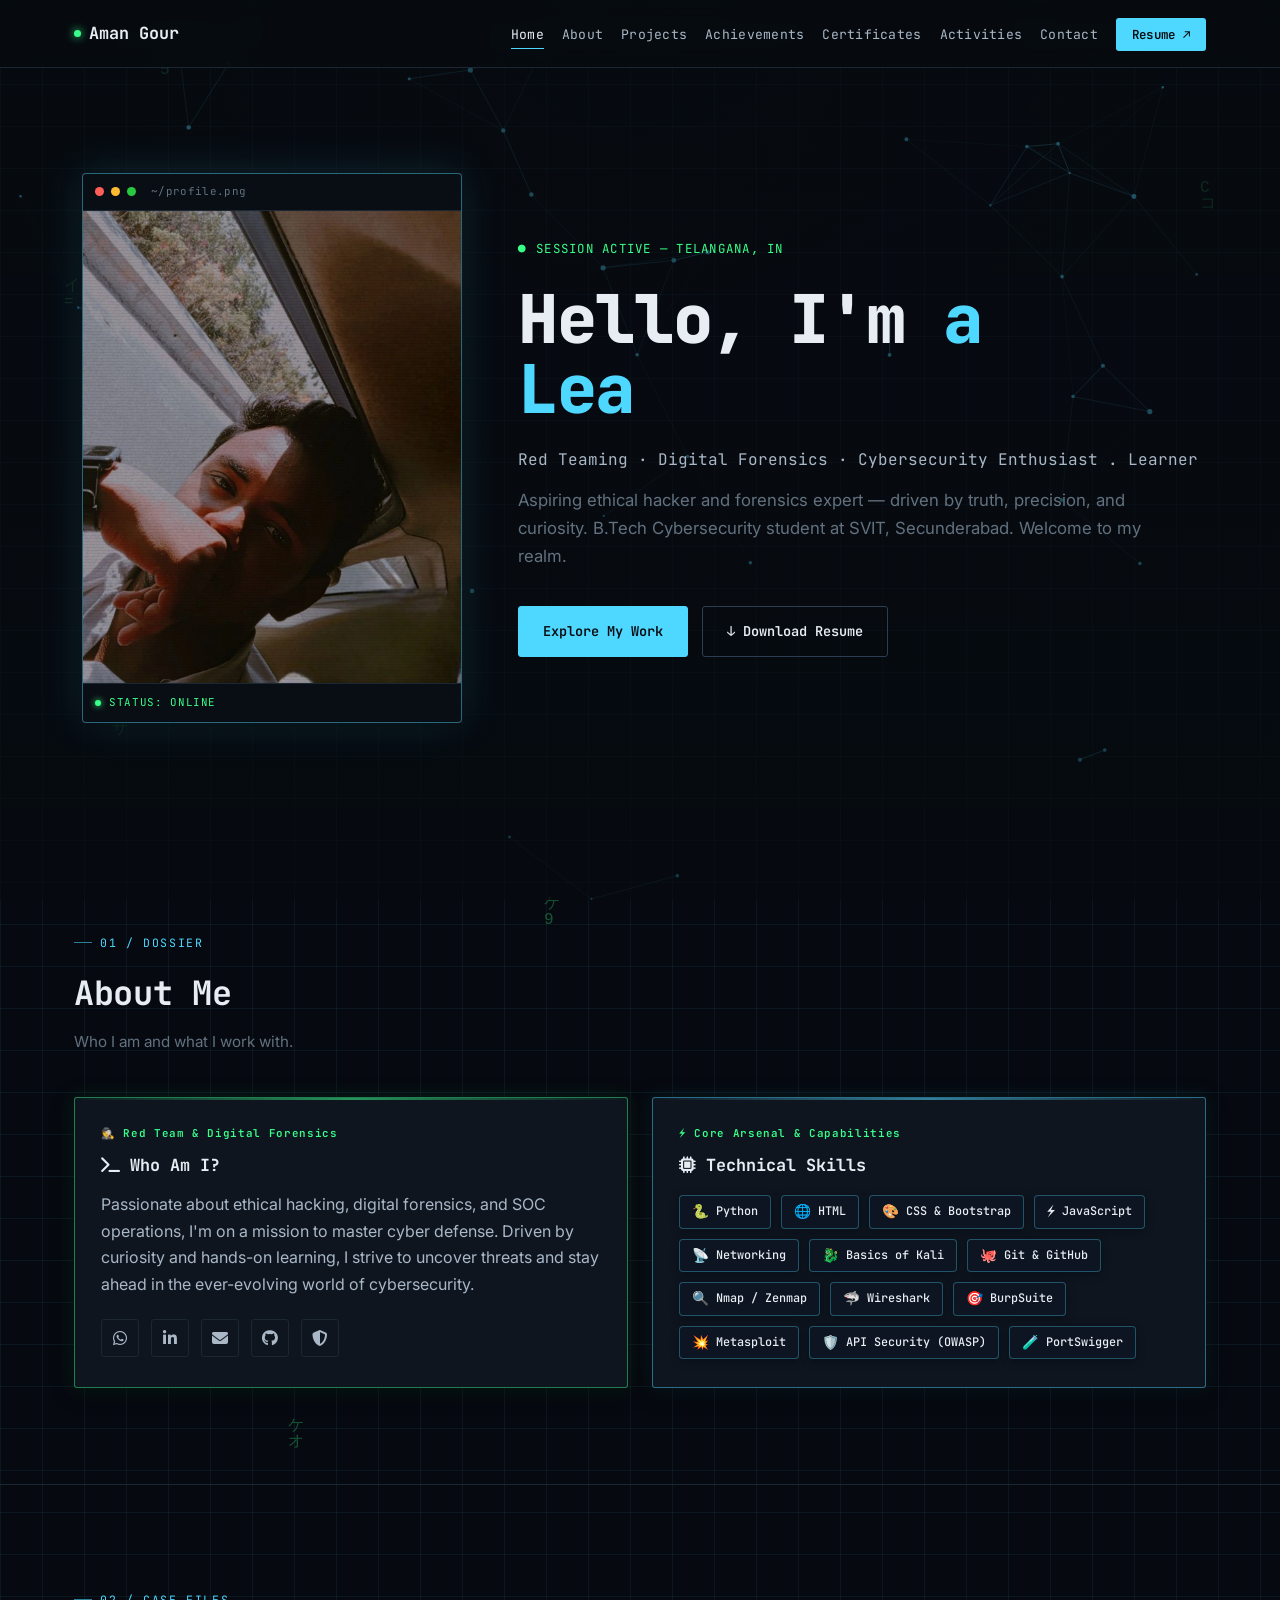
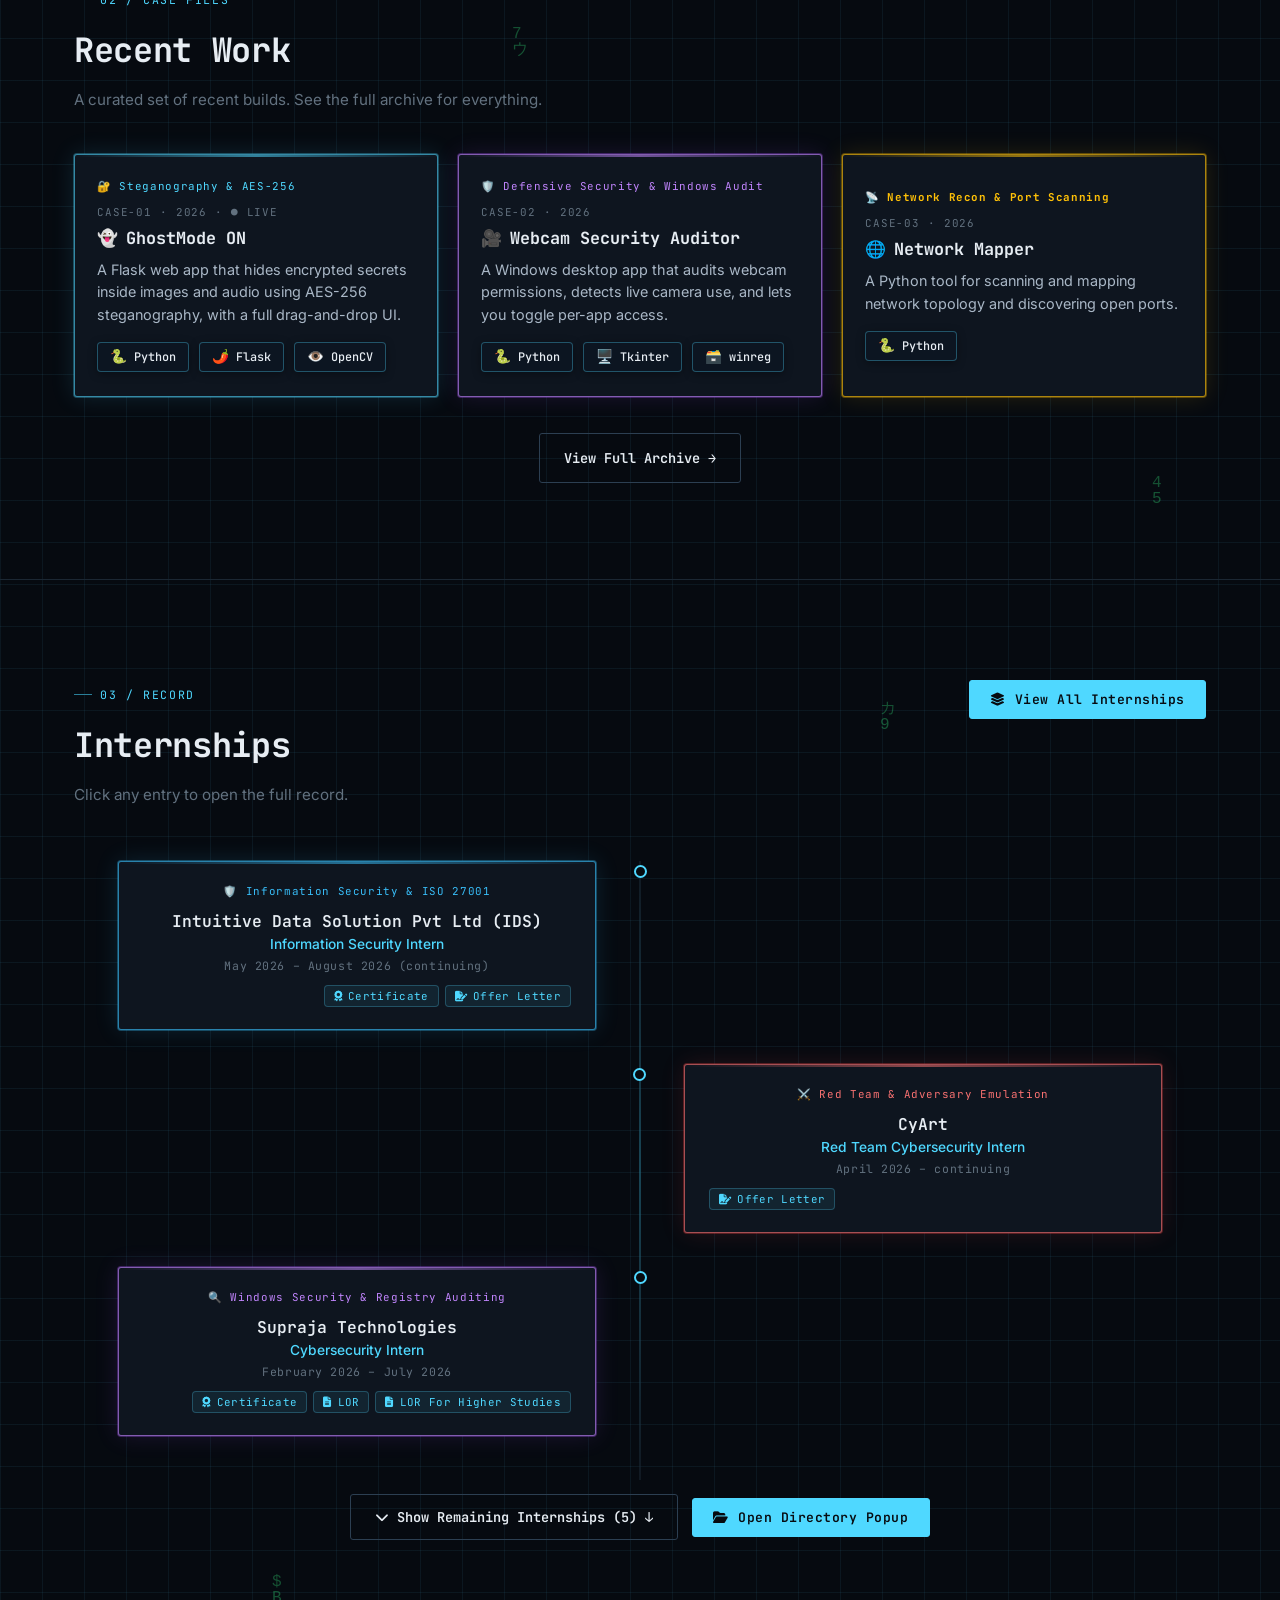
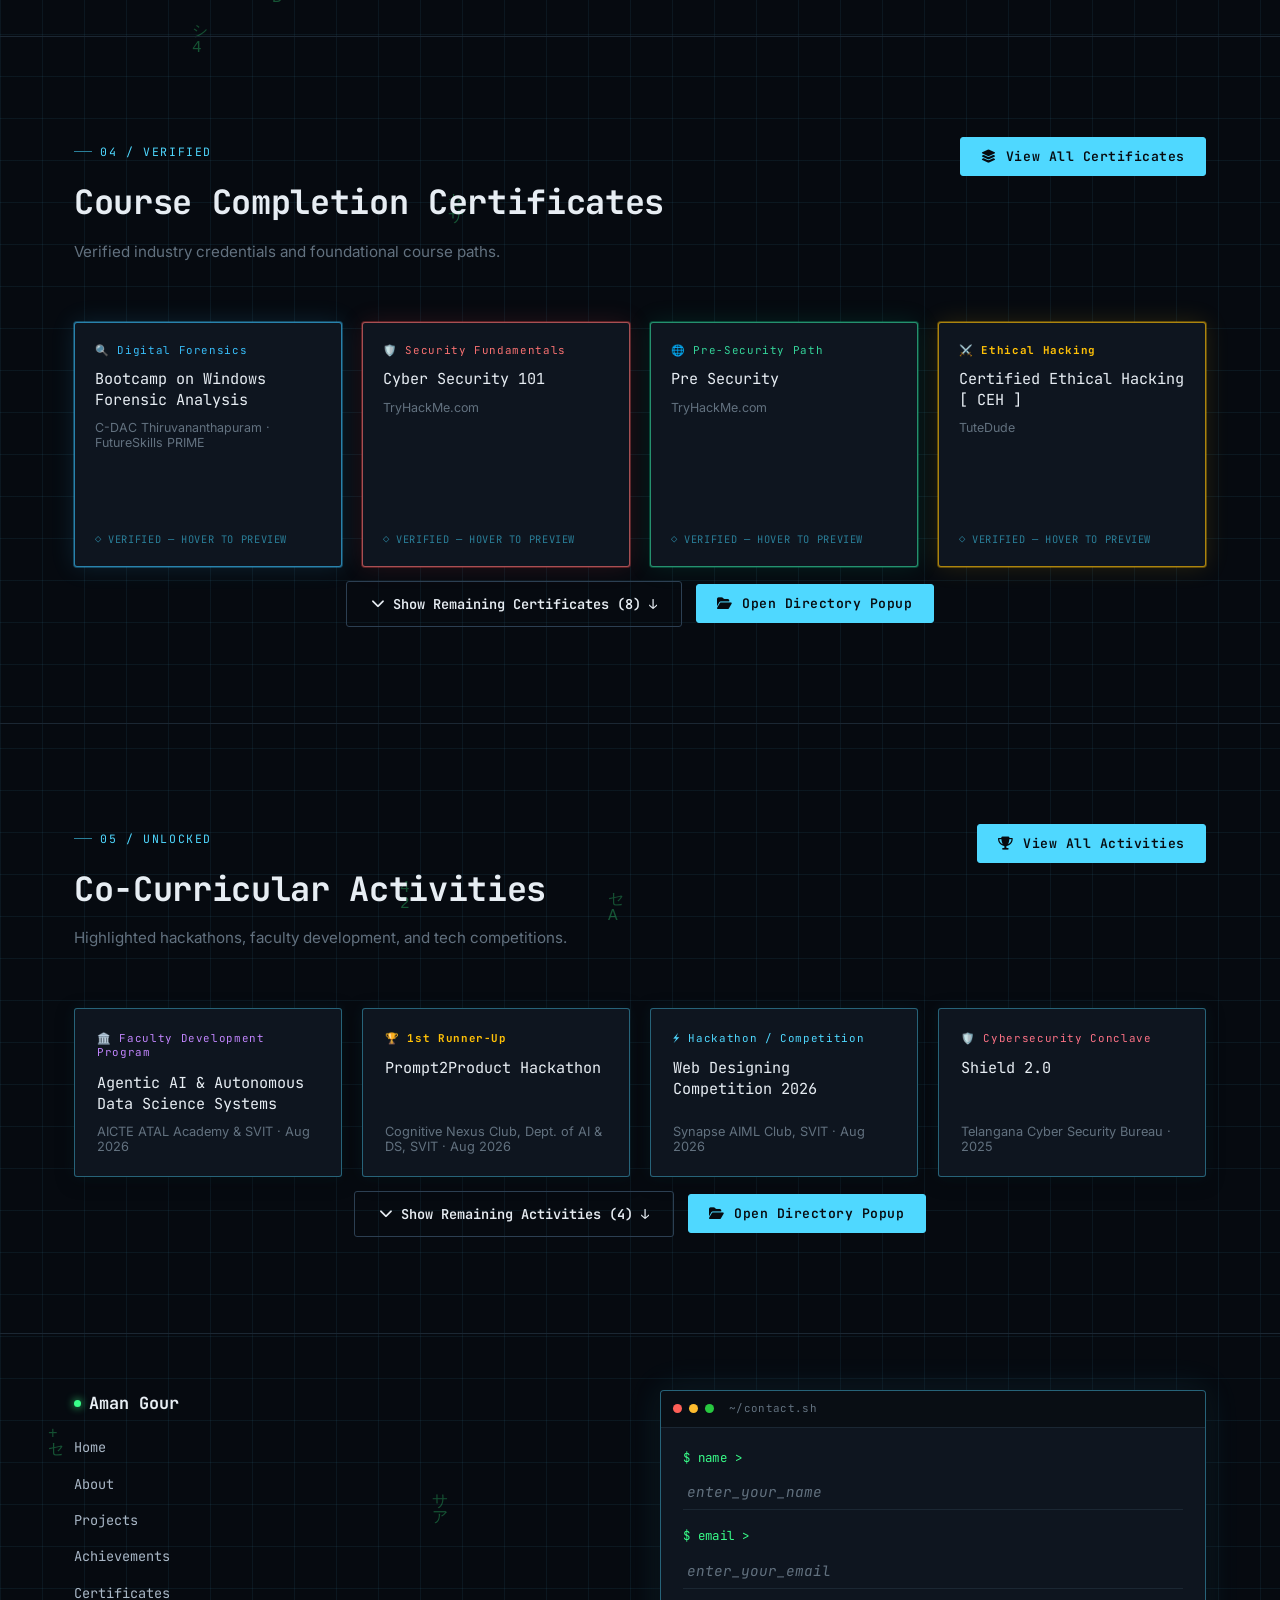
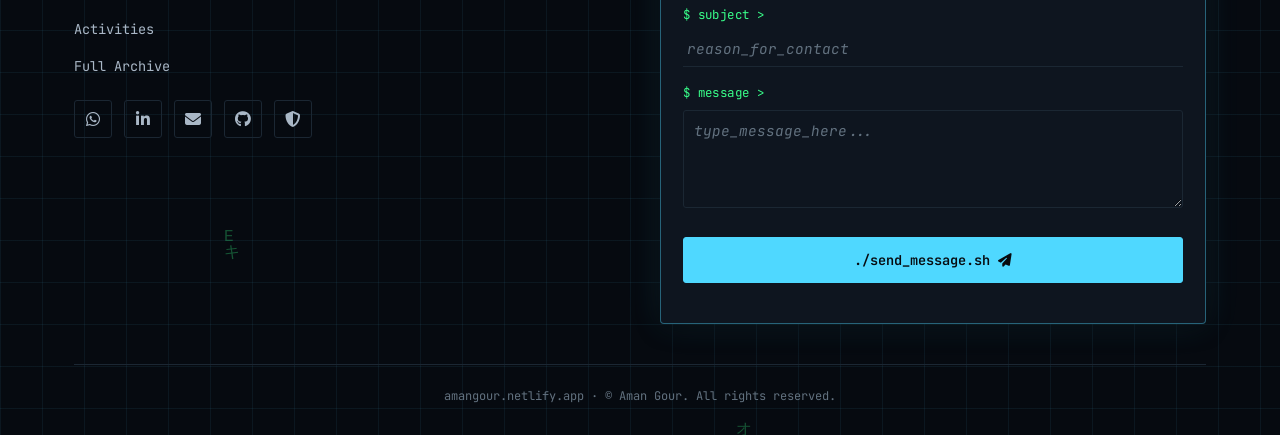
==== commit cb317fa7: "Enhance card styling with colorful emoji badges, anti-clipping layering, and dynamic dual-color hove" ====
--- a/index.html
+++ b/index.html
@@ -86,8 +86,9 @@
       <h2 class="section-title">About Me</h2>
       <p class="section-sub">Who I am and what I work with.</p>
       <div class="grid-2">
-        <div class="card reveal">
-          <h4><i class="fas fa-user-secret"></i> Who Am I?</h4>
+        <div class="card reveal about-card-bio">
+          <div class="badge-icon about-badge-bio">🕵️ Red Team &amp; Digital Forensics</div>
+          <h4><i class="fas fa-terminal"></i> Who Am I?</h4>
           <p>Passionate about ethical hacking, digital forensics, and SOC operations, I'm on a mission to master cyber defense. Driven by curiosity and hands-on learning, I strive to uncover threats and stay ahead in the ever-evolving world of cybersecurity.</p>
           <div class="social-row">
             <a class="social-btn" href="https://wa.me/+918125267557" title="WhatsApp"><i class="fab fa-whatsapp"></i></a>
@@ -97,8 +98,9 @@
             <a class="social-btn" href="https://tryhackme.com/p/demonslave738" target="_blank" title="TryHackMe"><i class="fas fa-shield-halved"></i></a>
           </div>
         </div>
-        <div class="card reveal">
-          <h4><i class="fas fa-code"></i> Technical Skills</h4>
+        <div class="card reveal about-card-skills">
+          <div class="badge-icon about-badge-skills">⚡ Core Arsenal &amp; Capabilities</div>
+          <h4><i class="fas fa-microchip"></i> Technical Skills</h4>
           <div class="tag-row" id="skills-list"></div>
         </div>
       </div>
--- a/style.css
+++ b/style.css
@@ -248,11 +248,17 @@
 
 .hero-photo-frame {
   position: relative;
-  border: 1px solid var(--border-hover);
+  border: 1.5px solid rgba(79, 216, 255, 0.42);
   border-radius: 4px;
   overflow: hidden;
   background: var(--bg-card);
-  box-shadow: 0 0 50px rgba(79, 216, 255, 0.16);
+  box-shadow: 0 4px 20px rgba(0, 0, 0, 0.4), 0 0 40px rgba(79, 216, 255, 0.16);
+  transition: border-color 0.28s ease, box-shadow 0.28s ease, transform 0.28s ease;
+}
+.hero-photo-frame:hover {
+  border-color: var(--green);
+  box-shadow: 0 8px 30px rgba(0, 0, 0, 0.5), 0 0 50px rgba(57, 255, 138, 0.25);
+  transform: translateY(-2px);
 }
 .frame-bar {
   display: flex;
@@ -391,11 +397,32 @@
 .stats-bar { padding: 44px 0; border-top: 1px solid var(--border); border-bottom: 1px solid var(--border); }
 .stats-grid { display: grid; grid-template-columns: repeat(auto-fit, minmax(150px, 1fr)); gap: 24px; }
 .stat {
-  border: 1px solid var(--border);
+  border: 1.5px solid rgba(79, 216, 255, 0.35);
   border-radius: var(--radius);
   padding: 20px 18px;
   background: var(--bg-card);
   position: relative;
+  overflow: hidden;
+  box-shadow: 0 4px 18px rgba(0, 0, 0, 0.35), 0 0 16px rgba(79, 216, 255, 0.08);
+  transition: all 0.25s cubic-bezier(0.4, 0, 0.2, 1);
+}
+.stat::after {
+  content: '';
+  position: absolute;
+  top: 0; left: 0; right: 0;
+  height: 2px;
+  background: linear-gradient(90deg, transparent, var(--cyan), transparent);
+  opacity: 0.45;
+  transition: all 0.25s ease;
+}
+.stat:hover {
+  border-color: var(--green);
+  transform: translateY(-3px);
+  box-shadow: 0 10px 26px rgba(0, 0, 0, 0.5), 0 0 24px rgba(57, 255, 138, 0.25);
+}
+.stat:hover::after {
+  background: linear-gradient(90deg, transparent, var(--green), transparent);
+  opacity: 1;
 }
 .stat::before {
   content: attr(data-node);
@@ -423,7 +450,7 @@
 .stat.is-stale .stat-value::after { content: ' ⚠'; font-size: 0.9rem; color: var(--amber); }
 
 /* --------------------------------------------------------------------------
-   Cards (about, dossier)
+   Cards (about, dossier) — 2-color cyber reactive system
    -------------------------------------------------------------------------- */
 
 .grid-2 { display: grid; grid-template-columns: 1fr 1fr; gap: 24px; }
@@ -431,33 +458,163 @@
 
 .card {
   background: var(--bg-card);
-  border: 1px solid var(--border);
+  border: 1.5px solid rgba(79, 216, 255, 0.4);
   border-radius: var(--radius);
-  padding: 30px;
-  transition: border-color 0.2s ease;
-}
-.card:hover { border-color: var(--border-hover); }
+  padding: 28px 26px;
+  position: relative;
+  overflow: hidden;
+  box-shadow: 0 4px 20px rgba(0, 0, 0, 0.4), 0 0 18px rgba(79, 216, 255, 0.08);
+  transition: border-color 0.25s cubic-bezier(0.4, 0, 0.2, 1),
+              box-shadow 0.25s cubic-bezier(0.4, 0, 0.2, 1),
+              transform 0.25s cubic-bezier(0.4, 0, 0.2, 1);
+}
+.card > *,
+.work-card > *,
+.tl-trigger > *,
+.all-internship-card > *,
+.cocurr-badge > *,
+.cc-face > * {
+  position: relative;
+  z-index: 2;
+}
+.card::before {
+  content: '';
+  position: absolute;
+  top: 0; left: 0; right: 0;
+  height: 2px;
+  background: linear-gradient(90deg, transparent, var(--card-glow, var(--cyan)), transparent);
+  opacity: 0.55;
+  z-index: 1;
+  pointer-events: none;
+  transition: opacity 0.25s ease, height 0.25s ease, background 0.25s ease;
+}
+.card:hover {
+  transform: translateY(-4px);
+}
+.card:hover::before {
+  opacity: 1;
+  height: 3px;
+}
+
+/* About Section Badges with Emojis */
+.about-badge-bio {
+  color: var(--green);
+  font-family: var(--font-mono);
+  font-size: 0.72rem;
+  font-weight: 600;
+  letter-spacing: 0.06em;
+  margin-bottom: 12px;
+  display: flex;
+  align-items: center;
+  gap: 8px;
+  transition: color 0.25s ease, text-shadow 0.25s ease;
+}
+.about-card-bio:hover .about-badge-bio {
+  color: var(--cyan);
+  text-shadow: 0 0 14px rgba(79, 216, 255, 0.5);
+}
+
+.about-badge-skills {
+  color: var(--cyan);
+  font-family: var(--font-mono);
+  font-size: 0.72rem;
+  font-weight: 600;
+  letter-spacing: 0.06em;
+  margin-bottom: 12px;
+  display: flex;
+  align-items: center;
+  gap: 8px;
+  transition: color 0.25s ease, text-shadow 0.25s ease;
+}
+.about-card-skills:hover .about-badge-skills {
+  color: var(--green);
+  text-shadow: 0 0 14px rgba(57, 255, 138, 0.5);
+}
+
+/* Card 1: "Who Am I?" — Resting Green -> Hover Electric Cyan */
+.grid-2 > .card:nth-child(1),
+.about-card-bio {
+  --card-glow: var(--green);
+  border-color: rgba(57, 255, 138, 0.45);
+  box-shadow: 0 4px 22px rgba(0, 0, 0, 0.42), 0 0 20px rgba(57, 255, 138, 0.1);
+}
+.grid-2 > .card:nth-child(1):hover,
+.about-card-bio:hover {
+  border-color: var(--cyan);
+  box-shadow: 0 12px 32px rgba(0, 0, 0, 0.55), 0 0 28px rgba(79, 216, 255, 0.28);
+}
+.grid-2 > .card:nth-child(1):hover::before,
+.about-card-bio:hover::before {
+  background: linear-gradient(90deg, transparent, var(--cyan), transparent);
+}
+
+/* Card 2: "Technical Skills" — Resting Cyan -> Hover Matrix Green */
+.grid-2 > .card:nth-child(2),
+.about-card-skills {
+  --card-glow: var(--cyan);
+  border-color: rgba(79, 216, 255, 0.45);
+  box-shadow: 0 4px 22px rgba(0, 0, 0, 0.42), 0 0 20px rgba(79, 216, 255, 0.1);
+}
+.grid-2 > .card:nth-child(2):hover,
+.about-card-skills:hover {
+  border-color: var(--green);
+  box-shadow: 0 12px 32px rgba(0, 0, 0, 0.55), 0 0 28px rgba(57, 255, 138, 0.28);
+}
+.grid-2 > .card:nth-child(2):hover::before,
+.about-card-skills:hover::before {
+  background: linear-gradient(90deg, transparent, var(--green), transparent);
+}
+
 .card h4 {
   font-family: var(--font-mono);
   color: var(--text-0);
-  font-size: 1rem;
-  margin-bottom: 14px;
+  font-size: 1.05rem;
+  margin-bottom: 12px;
   display: flex;
   align-items: center;
   gap: 10px;
 }
 
-.tag-row { display: flex; flex-wrap: wrap; gap: 8px; margin-top: 18px; }
+/* Technical Skills Tags — Elevated & High-Contrast */
+.tag-row {
+  display: flex;
+  flex-wrap: wrap;
+  gap: 10px;
+  margin-top: 16px;
+  position: relative;
+  z-index: 2;
+}
 .tag {
   font-family: var(--font-mono);
-  font-size: 0.72rem;
-  color: var(--text-1);
-  border: 1px solid var(--border);
-  border-radius: var(--radius);
-  padding: 5px 10px;
-}
-
-.social-row { display: flex; gap: 12px; margin-top: 22px; }
+  font-size: 0.74rem;
+  font-weight: 500;
+  color: #e7edf3;
+  background: rgba(13, 22, 34, 0.95);
+  border: 1px solid rgba(79, 216, 255, 0.32);
+  border-radius: 4px;
+  padding: 6px 12px;
+  display: inline-flex;
+  align-items: center;
+  gap: 7px;
+  box-shadow: 0 2px 8px rgba(0, 0, 0, 0.35);
+  position: relative;
+  z-index: 2;
+  transition: all 0.2s cubic-bezier(0.4, 0, 0.2, 1);
+}
+.tag-emoji {
+  font-size: 0.86rem;
+  line-height: 1;
+  display: inline-block;
+}
+.tag:hover {
+  border-color: var(--green);
+  color: #fff;
+  background: rgba(57, 255, 138, 0.14);
+  box-shadow: 0 0 14px rgba(57, 255, 138, 0.28);
+  transform: translateY(-2px);
+}
+
+.social-row { display: flex; gap: 12px; margin-top: 22px; position: relative; z-index: 2; }
 .social-btn {
   width: 38px; height: 38px;
   display: flex; align-items: center; justify-content: center;
@@ -469,33 +626,67 @@
 .social-btn:hover { border-color: var(--cyan); color: var(--cyan); }
 
 /* --------------------------------------------------------------------------
-   Recent work strip / project grid
+   Recent work strip / project grid — 2-color cyber reactive system
    -------------------------------------------------------------------------- */
 
 .work-grid { display: grid; grid-template-columns: repeat(auto-fill, minmax(300px, 1fr)); gap: 20px; }
 
 .work-card {
   background: var(--bg-card);
-  border: 1px solid var(--border);
+  border: 1.5px solid rgba(79, 216, 255, 0.42);
   border-radius: var(--radius);
-  padding: 24px;
+  padding: 24px 22px;
   cursor: pointer;
   text-align: left;
   color: inherit;
   width: 100%;
-  transition: 0.2s ease;
   position: relative;
-}
-.work-card:hover { border-color: var(--cyan-dim); transform: translateY(-2px); }
-.work-card-id { font-family: var(--font-mono); font-size: 0.68rem; color: var(--text-2); letter-spacing: 0.08em; margin-bottom: 10px; }
-.work-card h4 { font-family: var(--font-mono); color: var(--text-0); font-size: 1.02rem; margin-bottom: 10px; display: flex; align-items: center; gap: 8px; }
-.work-card p { font-size: 0.9rem; color: var(--text-2); }
+  overflow: hidden;
+  box-shadow: 0 4px 20px rgba(0, 0, 0, 0.4), 0 0 18px rgba(79, 216, 255, 0.08);
+  transition: border-color 0.25s cubic-bezier(0.4, 0, 0.2, 1),
+              box-shadow 0.25s cubic-bezier(0.4, 0, 0.2, 1),
+              transform 0.25s cubic-bezier(0.4, 0, 0.2, 1);
+}
+.work-card::before {
+  content: '';
+  position: absolute;
+  top: 0; left: 0; right: 0;
+  height: 2px;
+  background: linear-gradient(90deg, transparent, var(--cyan), transparent);
+  opacity: 0.5;
+  z-index: 1;
+  pointer-events: none;
+  transition: opacity 0.25s ease, height 0.25s ease, background 0.25s ease;
+}
+.work-card:hover {
+  border-color: var(--green);
+  transform: translateY(-4px);
+  box-shadow: 0 12px 32px rgba(0, 0, 0, 0.55), 0 0 28px rgba(57, 255, 138, 0.28);
+}
+.work-card:hover::before {
+  opacity: 1;
+  height: 3px;
+  background: linear-gradient(90deg, transparent, var(--green), transparent);
+}
+.work-card-id { font-family: var(--font-mono); font-size: 0.68rem; color: var(--text-2); letter-spacing: 0.08em; margin-bottom: 8px; }
+.work-card h4 {
+  font-family: var(--font-mono);
+  color: var(--text-0);
+  font-size: 1.05rem;
+  margin-bottom: 10px;
+  display: flex;
+  align-items: center;
+  gap: 8px;
+  transition: color 0.2s ease;
+}
+.work-card:hover h4 { color: #fff; }
+.work-card p { font-size: 0.9rem; color: var(--text-1); line-height: 1.55; }
 .work-card .tag-row { margin-top: 16px; }
 
 .section-footer-link { margin-top: 36px; text-align: center; }
 
 /* --------------------------------------------------------------------------
-   Internship timeline (zigzag)
+   Internship timeline (zigzag) — 2-color cyber reactive system
    -------------------------------------------------------------------------- */
 
 .timeline { position: relative; padding: 0 0 10px; margin-top: -4px; }
@@ -515,24 +706,61 @@
   border-radius: 50%;
   background: var(--bg-0);
   border: 2px solid var(--cyan);
+  transition: all 0.25s ease;
 }
 .tl-item:nth-child(odd) .tl-node { right: -7px; }
 .tl-item:nth-child(even) .tl-node { left: -7px; }
+.tl-item:hover .tl-node {
+  border-color: var(--green);
+  box-shadow: 0 0 14px var(--green);
+}
 
 .tl-trigger {
   background: var(--bg-card);
-  border: 1px solid var(--border);
+  border: 1.5px solid rgba(56, 189, 248, 0.42);
   border-radius: var(--radius);
-  padding: 20px 22px;
+  padding: 22px 24px;
   cursor: pointer;
   width: 100%;
   color: inherit;
-  transition: 0.18s ease;
-}
-.tl-trigger:hover { border-color: var(--cyan-dim); }
-.tl-org { font-family: var(--font-mono); color: var(--text-0); font-size: 0.98rem; font-weight: 600; }
-.tl-role { color: var(--text-2); font-size: 0.85rem; margin-top: 4px; }
-.tl-dates { font-family: var(--font-mono); color: var(--cyan-dim); font-size: 0.72rem; margin-top: 8px; letter-spacing: 0.05em; }
+  position: relative;
+  overflow: hidden;
+  box-shadow: 0 4px 20px rgba(0, 0, 0, 0.4), 0 0 18px rgba(56, 189, 248, 0.09);
+  transition: border-color 0.25s cubic-bezier(0.4, 0, 0.2, 1),
+              box-shadow 0.25s cubic-bezier(0.4, 0, 0.2, 1),
+              transform 0.25s cubic-bezier(0.4, 0, 0.2, 1);
+}
+.tl-trigger::before {
+  content: '';
+  position: absolute;
+  top: 0; left: 0; right: 0;
+  height: 2px;
+  background: linear-gradient(90deg, transparent, #38bdf8, transparent);
+  opacity: 0.5;
+  z-index: 1;
+  pointer-events: none;
+  transition: opacity 0.25s ease, height 0.25s ease, background 0.25s ease;
+}
+.tl-trigger:hover {
+  border-color: var(--green);
+  transform: translateY(-3px);
+  box-shadow: 0 12px 30px rgba(0, 0, 0, 0.55), 0 0 28px rgba(57, 255, 138, 0.26);
+}
+.tl-trigger:hover::before {
+  opacity: 1;
+  height: 3px;
+  background: linear-gradient(90deg, transparent, var(--green), transparent);
+}
+.tl-org {
+  font-family: var(--font-mono);
+  color: var(--text-0);
+  font-size: 1.02rem;
+  font-weight: 600;
+  transition: color 0.2s ease;
+}
+.tl-trigger:hover .tl-org { color: #fff; }
+.tl-role { color: var(--cyan); font-size: 0.86rem; margin-top: 4px; font-weight: 500; }
+.tl-dates { font-family: var(--font-mono); color: var(--text-2); font-size: 0.72rem; margin-top: 6px; letter-spacing: 0.05em; }
 
 .tl-doc-pills {
   display: flex;
@@ -624,14 +852,16 @@
 .cc-face {
   position: absolute; inset: 0;
   backface-visibility: hidden;
-  border: 1px solid var(--border);
+  border: 1.5px solid rgba(79, 216, 255, 0.42);
   border-radius: var(--radius);
   background: var(--bg-card);
   padding: 20px;
   display: flex; flex-direction: column; justify-content: space-between;
   text-align: left;
   overflow: hidden;
-  transition: border-color 0.2s ease, box-shadow 0.25s ease;
+  box-shadow: 0 4px 18px rgba(0, 0, 0, 0.38), 0 0 16px rgba(79, 216, 255, 0.08);
+  transition: border-color 0.25s cubic-bezier(0.4, 0, 0.2, 1),
+              box-shadow 0.25s cubic-bezier(0.4, 0, 0.2, 1);
 }
 .cc-face-front::after {
   content: '';
@@ -649,6 +879,13 @@
 .cc-face-back { transform: rotateY(180deg); padding: 10px; align-items: center; }
 .cc-face-back img { max-height: 100%; object-fit: contain; border-radius: 2px; }
 
+/* Default hover for unclassified flip cards */
+.cc-flip:hover .cc-face,
+.cc-flip:focus-visible .cc-face {
+  border-color: var(--green);
+  box-shadow: 0 0 0 1.5px var(--green), 0 0 28px rgba(57, 255, 138, 0.3);
+}
+
 /* --------------------------------------------------------------------------
    Achievement-unlock badges — co-curricular
    -------------------------------------------------------------------------- */
@@ -657,7 +894,7 @@
 
 .cocurr-badge {
   background: var(--bg-card);
-  border: 1px solid var(--border);
+  border: 1.5px solid rgba(79, 216, 255, 0.4);
   border-radius: var(--radius);
   padding: 22px;
   text-align: left;
@@ -670,15 +907,25 @@
   display: flex;
   flex-direction: column;
   justify-content: space-between;
-  transition: opacity 0.5s ease, filter 0.5s ease, transform 0.5s ease, border-color 0.2s ease, box-shadow 0.25s ease;
+  box-shadow: 0 4px 18px rgba(0, 0, 0, 0.38), 0 0 16px rgba(79, 216, 255, 0.08);
+  transition: opacity 0.5s ease,
+              filter 0.5s ease,
+              transform 0.25s cubic-bezier(0.4, 0, 0.2, 1),
+              border-color 0.25s ease,
+              box-shadow 0.25s ease;
 }
 .cocurr-badge.is-unlocked {
   opacity: 1;
   filter: grayscale(0);
   transform: translateY(0);
-  box-shadow: 0 0 0 1px var(--green-dim), 0 0 26px rgba(57,255,138,0.08);
-}
-.cocurr-badge:hover { border-color: var(--cyan-dim); }
+  border-color: rgba(57, 255, 138, 0.5);
+  box-shadow: 0 0 0 1px rgba(57, 255, 138, 0.3), 0 0 24px rgba(57, 255, 138, 0.12);
+}
+.cocurr-badge:hover {
+  border-color: var(--cyan);
+  transform: translateY(-4px);
+  box-shadow: 0 0 0 1.5px var(--cyan), 0 0 30px rgba(79, 216, 255, 0.32);
+}
 .badge-icon {
   font-family: var(--font-mono);
   font-size: 0.68rem;
@@ -690,160 +937,517 @@
 .badge-title { font-family: var(--font-mono); color: var(--text-0); font-size: 0.95rem; }
 .badge-issuer { color: var(--text-2); font-size: 0.8rem; margin-top: auto; padding-top: 10px; }
 
-/* Custom theme accents for specific badge types (applied to badges & flip cards) */
+/* ==========================================================================
+   Category Badge Accents — 2-Color Cyber Reactive System
+   Resting: Distinct category color & subtle glow
+   Hover: Dynamic contrasting color shift with high-impact glow
+   ========================================================================== */
+
+/* 1. Winner / 1st Runner Up (Cyber Gold at rest -> Electric Cyan on hover) */
 .cocurr-badge.badge-winner.is-unlocked,
-.cc-flip.badge-winner:hover .cc-face,
-.cc-flip.badge-winner:focus-visible .cc-face {
-  box-shadow: 0 0 0 1px rgba(255, 191, 0, 0.45), 0 0 26px rgba(255, 191, 0, 0.12);
+.cc-flip.badge-winner .cc-face,
+.work-card.badge-winner,
+.tl-trigger.badge-winner,
+.all-internship-card.badge-winner {
+  border-color: rgba(255, 193, 7, 0.65);
+  box-shadow: 0 0 0 1px rgba(255, 191, 0, 0.32), 0 0 24px rgba(255, 191, 0, 0.14);
+}
+.work-card.badge-winner::before,
+.tl-trigger.badge-winner::before,
+.all-internship-card.badge-winner::before {
+  background: linear-gradient(90deg, transparent, #ffc107, transparent);
+  opacity: 0.55;
 }
 .cocurr-badge.badge-winner .badge-icon,
-.cc-flip.badge-winner .badge-icon {
+.cc-flip.badge-winner .badge-icon,
+.work-card.badge-winner .badge-icon,
+.tl-trigger.badge-winner .badge-icon,
+.all-internship-card.badge-winner .badge-icon {
   color: #ffc107;
   font-weight: 700;
 }
 .cocurr-badge.badge-winner:hover,
-.cc-flip.badge-winner:hover .cc-face {
-  border-color: #ffc107;
-}
-
+.cc-flip.badge-winner:hover .cc-face,
+.cc-flip.badge-winner:focus-visible .cc-face,
+.work-card.badge-winner:hover,
+.tl-trigger.badge-winner:hover,
+.all-internship-card.badge-winner:hover {
+  border-color: var(--cyan);
+  box-shadow: 0 0 0 1.5px var(--cyan), 0 0 32px rgba(79, 216, 255, 0.35);
+}
+.cocurr-badge.badge-winner:hover .badge-icon,
+.cc-flip.badge-winner:hover .badge-icon,
+.work-card.badge-winner:hover .badge-icon,
+.tl-trigger.badge-winner:hover .badge-icon,
+.all-internship-card.badge-winner:hover .badge-icon {
+  color: var(--cyan);
+  text-shadow: 0 0 14px rgba(79, 216, 255, 0.6);
+}
+.work-card.badge-winner:hover::before,
+.tl-trigger.badge-winner:hover::before,
+.all-internship-card.badge-winner:hover::before {
+  background: linear-gradient(90deg, transparent, var(--cyan), transparent);
+  opacity: 1;
+}
+
+/* 2. Hackathon / Web Design (Cyber Cyan at rest -> Neon Green on hover) */
 .cocurr-badge.badge-hackathon.is-unlocked,
+.cc-flip.badge-hackathon .cc-face,
+.work-card.badge-hackathon,
+.tl-trigger.badge-hackathon,
+.all-internship-card.badge-hackathon {
+  border-color: rgba(79, 216, 255, 0.6);
+  box-shadow: 0 0 0 1px rgba(79, 216, 255, 0.3), 0 0 24px rgba(79, 216, 255, 0.14);
+}
+.work-card.badge-hackathon::before,
+.tl-trigger.badge-hackathon::before,
+.all-internship-card.badge-hackathon::before {
+  background: linear-gradient(90deg, transparent, var(--cyan), transparent);
+  opacity: 0.55;
+}
+.cocurr-badge.badge-hackathon .badge-icon,
+.cc-flip.badge-hackathon .badge-icon,
+.work-card.badge-hackathon .badge-icon,
+.tl-trigger.badge-hackathon .badge-icon,
+.all-internship-card.badge-hackathon .badge-icon {
+  color: var(--cyan);
+}
+.cocurr-badge.badge-hackathon:hover,
 .cc-flip.badge-hackathon:hover .cc-face,
-.cc-flip.badge-hackathon:focus-visible .cc-face {
-  box-shadow: 0 0 0 1px var(--cyan-dim), 0 0 26px rgba(79, 216, 255, 0.12);
-}
-.cocurr-badge.badge-hackathon .badge-icon,
-.cc-flip.badge-hackathon .badge-icon {
+.cc-flip.badge-hackathon:focus-visible .cc-face,
+.work-card.badge-hackathon:hover,
+.tl-trigger.badge-hackathon:hover,
+.all-internship-card.badge-hackathon:hover {
+  border-color: var(--green);
+  box-shadow: 0 0 0 1.5px var(--green), 0 0 32px rgba(57, 255, 138, 0.35);
+}
+.cocurr-badge.badge-hackathon:hover .badge-icon,
+.cc-flip.badge-hackathon:hover .badge-icon,
+.work-card.badge-hackathon:hover .badge-icon,
+.tl-trigger.badge-hackathon:hover .badge-icon,
+.all-internship-card.badge-hackathon:hover .badge-icon {
+  color: var(--green);
+  text-shadow: 0 0 14px rgba(57, 255, 138, 0.6);
+}
+.work-card.badge-hackathon:hover::before,
+.tl-trigger.badge-hackathon:hover::before,
+.all-internship-card.badge-hackathon:hover::before {
+  background: linear-gradient(90deg, transparent, var(--green), transparent);
+  opacity: 1;
+}
+
+/* 3. Faculty Development Program / AI (Royal Purple at rest -> Electric Cyan on hover) */
+.cocurr-badge.badge-fdp.is-unlocked,
+.cc-flip.badge-fdp .cc-face,
+.work-card.badge-fdp,
+.tl-trigger.badge-fdp,
+.all-internship-card.badge-fdp {
+  border-color: rgba(192, 132, 252, 0.65);
+  box-shadow: 0 0 0 1px rgba(168, 85, 247, 0.32), 0 0 24px rgba(168, 85, 247, 0.14);
+}
+.work-card.badge-fdp::before,
+.tl-trigger.badge-fdp::before,
+.all-internship-card.badge-fdp::before {
+  background: linear-gradient(90deg, transparent, #c084fc, transparent);
+  opacity: 0.55;
+}
+.cocurr-badge.badge-fdp .badge-icon,
+.cc-flip.badge-fdp .badge-icon,
+.work-card.badge-fdp .badge-icon,
+.tl-trigger.badge-fdp .badge-icon,
+.all-internship-card.badge-fdp .badge-icon {
+  color: #c084fc;
+}
+.cocurr-badge.badge-fdp:hover,
+.cc-flip.badge-fdp:hover .cc-face,
+.cc-flip.badge-fdp:focus-visible .cc-face,
+.work-card.badge-fdp:hover,
+.tl-trigger.badge-fdp:hover,
+.all-internship-card.badge-fdp:hover {
+  border-color: var(--cyan);
+  box-shadow: 0 0 0 1.5px var(--cyan), 0 0 32px rgba(79, 216, 255, 0.35);
+}
+.cocurr-badge.badge-fdp:hover .badge-icon,
+.cc-flip.badge-fdp:hover .badge-icon,
+.work-card.badge-fdp:hover .badge-icon,
+.tl-trigger.badge-fdp:hover .badge-icon,
+.all-internship-card.badge-fdp:hover .badge-icon {
   color: var(--cyan);
-}
-.cocurr-badge.badge-hackathon:hover,
-.cc-flip.badge-hackathon:hover .cc-face {
+  text-shadow: 0 0 14px rgba(79, 216, 255, 0.6);
+}
+.work-card.badge-fdp:hover::before,
+.tl-trigger.badge-fdp:hover::before,
+.all-internship-card.badge-fdp:hover::before {
+  background: linear-gradient(90deg, transparent, var(--cyan), transparent);
+  opacity: 1;
+}
+
+/* 4. Conclave / Bureau (Rose Crimson at rest -> Electric Cyan on hover) */
+.cocurr-badge.badge-conclave.is-unlocked,
+.cc-flip.badge-conclave .cc-face,
+.work-card.badge-conclave,
+.tl-trigger.badge-conclave,
+.all-internship-card.badge-conclave {
+  border-color: rgba(251, 113, 133, 0.65);
+  box-shadow: 0 0 0 1px rgba(244, 63, 94, 0.32), 0 0 24px rgba(244, 63, 94, 0.14);
+}
+.work-card.badge-conclave::before,
+.tl-trigger.badge-conclave::before,
+.all-internship-card.badge-conclave::before {
+  background: linear-gradient(90deg, transparent, #fb7185, transparent);
+  opacity: 0.55;
+}
+.cocurr-badge.badge-conclave .badge-icon,
+.cc-flip.badge-conclave .badge-icon,
+.work-card.badge-conclave .badge-icon,
+.tl-trigger.badge-conclave .badge-icon,
+.all-internship-card.badge-conclave .badge-icon {
+  color: #fb7185;
+}
+.cocurr-badge.badge-conclave:hover,
+.cc-flip.badge-conclave:hover .cc-face,
+.cc-flip.badge-conclave:focus-visible .cc-face,
+.work-card.badge-conclave:hover,
+.tl-trigger.badge-conclave:hover,
+.all-internship-card.badge-conclave:hover {
   border-color: var(--cyan);
-}
-
-.cocurr-badge.badge-fdp.is-unlocked,
-.cc-flip.badge-fdp:hover .cc-face,
-.cc-flip.badge-fdp:focus-visible .cc-face {
-  box-shadow: 0 0 0 1px rgba(168, 85, 247, 0.45), 0 0 26px rgba(168, 85, 247, 0.12);
-}
-.cocurr-badge.badge-fdp .badge-icon,
-.cc-flip.badge-fdp .badge-icon {
-  color: #c084fc;
-}
-.cocurr-badge.badge-fdp:hover,
-.cc-flip.badge-fdp:hover .cc-face {
-  border-color: #c084fc;
-}
-
-.cocurr-badge.badge-conclave.is-unlocked,
-.cc-flip.badge-conclave:hover .cc-face,
-.cc-flip.badge-conclave:focus-visible .cc-face {
-  box-shadow: 0 0 0 1px rgba(244, 63, 94, 0.45), 0 0 26px rgba(244, 63, 94, 0.12);
-}
-.cocurr-badge.badge-conclave .badge-icon,
-.cc-flip.badge-conclave .badge-icon {
-  color: #fb7185;
-}
-.cocurr-badge.badge-conclave:hover,
-.cc-flip.badge-conclave:hover .cc-face {
-  border-color: #fb7185;
-}
-
+  box-shadow: 0 0 0 1.5px var(--cyan), 0 0 32px rgba(79, 216, 255, 0.35);
+}
+.cocurr-badge.badge-conclave:hover .badge-icon,
+.cc-flip.badge-conclave:hover .badge-icon,
+.work-card.badge-conclave:hover .badge-icon,
+.tl-trigger.badge-conclave:hover .badge-icon,
+.all-internship-card.badge-conclave:hover .badge-icon {
+  color: var(--cyan);
+  text-shadow: 0 0 14px rgba(79, 216, 255, 0.6);
+}
+.work-card.badge-conclave:hover::before,
+.tl-trigger.badge-conclave:hover::before,
+.all-internship-card.badge-conclave:hover::before {
+  background: linear-gradient(90deg, transparent, var(--cyan), transparent);
+  opacity: 1;
+}
+
+/* 5. Workshop / Pre Security (Emerald Green at rest -> Electric Cyan on hover) */
 .cocurr-badge.badge-workshop.is-unlocked,
+.cc-flip.badge-workshop .cc-face,
+.work-card.badge-workshop,
+.tl-trigger.badge-workshop,
+.all-internship-card.badge-workshop {
+  border-color: rgba(52, 211, 153, 0.65);
+  box-shadow: 0 0 0 1px rgba(16, 185, 129, 0.32), 0 0 24px rgba(16, 185, 129, 0.14);
+}
+.work-card.badge-workshop::before,
+.tl-trigger.badge-workshop::before,
+.all-internship-card.badge-workshop::before {
+  background: linear-gradient(90deg, transparent, #34d399, transparent);
+  opacity: 0.55;
+}
+.cocurr-badge.badge-workshop .badge-icon,
+.cc-flip.badge-workshop .badge-icon,
+.work-card.badge-workshop .badge-icon,
+.tl-trigger.badge-workshop .badge-icon,
+.all-internship-card.badge-workshop .badge-icon {
+  color: #34d399;
+}
+.cocurr-badge.badge-workshop:hover,
 .cc-flip.badge-workshop:hover .cc-face,
-.cc-flip.badge-workshop:focus-visible .cc-face {
-  box-shadow: 0 0 0 1px rgba(16, 185, 129, 0.45), 0 0 26px rgba(16, 185, 129, 0.12);
-}
-.cocurr-badge.badge-workshop .badge-icon,
-.cc-flip.badge-workshop .badge-icon {
-  color: #34d399;
-}
-.cocurr-badge.badge-workshop:hover,
-.cc-flip.badge-workshop:hover .cc-face {
-  border-color: #34d399;
-}
-
+.cc-flip.badge-workshop:focus-visible .cc-face,
+.work-card.badge-workshop:hover,
+.tl-trigger.badge-workshop:hover,
+.all-internship-card.badge-workshop:hover {
+  border-color: var(--cyan);
+  box-shadow: 0 0 0 1.5px var(--cyan), 0 0 32px rgba(79, 216, 255, 0.35);
+}
+.cocurr-badge.badge-workshop:hover .badge-icon,
+.cc-flip.badge-workshop:hover .badge-icon,
+.work-card.badge-workshop:hover .badge-icon,
+.tl-trigger.badge-workshop:hover .badge-icon,
+.all-internship-card.badge-workshop:hover .badge-icon {
+  color: var(--cyan);
+  text-shadow: 0 0 14px rgba(79, 216, 255, 0.6);
+}
+.work-card.badge-workshop:hover::before,
+.tl-trigger.badge-workshop:hover::before,
+.all-internship-card.badge-workshop:hover::before {
+  background: linear-gradient(90deg, transparent, var(--cyan), transparent);
+  opacity: 1;
+}
+
+/* 6. CTF / Red Team / Security 101 (TryHackMe Red at rest -> Electric Cyan on hover) */
 .cocurr-badge.badge-ctf.is-unlocked,
+.cc-flip.badge-ctf .cc-face,
+.work-card.badge-ctf,
+.tl-trigger.badge-ctf,
+.all-internship-card.badge-ctf {
+  border-color: rgba(248, 113, 113, 0.65);
+  box-shadow: 0 0 0 1px rgba(239, 68, 68, 0.32), 0 0 24px rgba(239, 68, 68, 0.14);
+}
+.work-card.badge-ctf::before,
+.tl-trigger.badge-ctf::before,
+.all-internship-card.badge-ctf::before {
+  background: linear-gradient(90deg, transparent, #f87171, transparent);
+  opacity: 0.55;
+}
+.cocurr-badge.badge-ctf .badge-icon,
+.cc-flip.badge-ctf .badge-icon,
+.work-card.badge-ctf .badge-icon,
+.tl-trigger.badge-ctf .badge-icon,
+.all-internship-card.badge-ctf .badge-icon {
+  color: #f87171;
+}
+.cocurr-badge.badge-ctf:hover,
 .cc-flip.badge-ctf:hover .cc-face,
-.cc-flip.badge-ctf:focus-visible .cc-face {
-  box-shadow: 0 0 0 1px rgba(239, 68, 68, 0.45), 0 0 26px rgba(239, 68, 68, 0.12);
-}
-.cocurr-badge.badge-ctf .badge-icon,
-.cc-flip.badge-ctf .badge-icon {
-  color: #f87171;
-}
-.cocurr-badge.badge-ctf:hover,
-.cc-flip.badge-ctf:hover .cc-face {
-  border-color: #f87171;
-}
-
+.cc-flip.badge-ctf:focus-visible .cc-face,
+.work-card.badge-ctf:hover,
+.tl-trigger.badge-ctf:hover,
+.all-internship-card.badge-ctf:hover {
+  border-color: var(--cyan);
+  box-shadow: 0 0 0 1.5px var(--cyan), 0 0 32px rgba(79, 216, 255, 0.35);
+}
+.cocurr-badge.badge-ctf:hover .badge-icon,
+.cc-flip.badge-ctf:hover .badge-icon,
+.work-card.badge-ctf:hover .badge-icon,
+.tl-trigger.badge-ctf:hover .badge-icon,
+.all-internship-card.badge-ctf:hover .badge-icon {
+  color: var(--cyan);
+  text-shadow: 0 0 14px rgba(79, 216, 255, 0.6);
+}
+.work-card.badge-ctf:hover::before,
+.tl-trigger.badge-ctf:hover::before,
+.all-internship-card.badge-ctf:hover::before {
+  background: linear-gradient(90deg, transparent, var(--cyan), transparent);
+  opacity: 1;
+}
+
+/* 7. Blue Team / Defense (Sky Blue at rest -> Neon Green on hover) */
 .cocurr-badge.badge-blueteam.is-unlocked,
+.cc-flip.badge-blueteam .cc-face,
+.work-card.badge-blueteam,
+.tl-trigger.badge-blueteam,
+.all-internship-card.badge-blueteam {
+  border-color: rgba(56, 189, 248, 0.65);
+  box-shadow: 0 0 0 1px rgba(56, 189, 248, 0.32), 0 0 24px rgba(56, 189, 248, 0.14);
+}
+.work-card.badge-blueteam::before,
+.tl-trigger.badge-blueteam::before,
+.all-internship-card.badge-blueteam::before {
+  background: linear-gradient(90deg, transparent, #38bdf8, transparent);
+  opacity: 0.55;
+}
+.cocurr-badge.badge-blueteam .badge-icon,
+.cc-flip.badge-blueteam .badge-icon,
+.work-card.badge-blueteam .badge-icon,
+.tl-trigger.badge-blueteam .badge-icon,
+.all-internship-card.badge-blueteam .badge-icon {
+  color: #38bdf8;
+}
+.cocurr-badge.badge-blueteam:hover,
 .cc-flip.badge-blueteam:hover .cc-face,
-.cc-flip.badge-blueteam:focus-visible .cc-face {
-  box-shadow: 0 0 0 1px rgba(56, 189, 248, 0.45), 0 0 26px rgba(56, 189, 248, 0.12);
-}
-.cocurr-badge.badge-blueteam .badge-icon,
-.cc-flip.badge-blueteam .badge-icon {
+.cc-flip.badge-blueteam:focus-visible .cc-face,
+.work-card.badge-blueteam:hover,
+.tl-trigger.badge-blueteam:hover,
+.all-internship-card.badge-blueteam:hover {
+  border-color: var(--green);
+  box-shadow: 0 0 0 1.5px var(--green), 0 0 32px rgba(57, 255, 138, 0.35);
+}
+.cocurr-badge.badge-blueteam:hover .badge-icon,
+.cc-flip.badge-blueteam:hover .badge-icon,
+.work-card.badge-blueteam:hover .badge-icon,
+.tl-trigger.badge-blueteam:hover .badge-icon,
+.all-internship-card.badge-blueteam:hover .badge-icon {
+  color: var(--green);
+  text-shadow: 0 0 14px rgba(57, 255, 138, 0.6);
+}
+.work-card.badge-blueteam:hover::before,
+.tl-trigger.badge-blueteam:hover::before,
+.all-internship-card.badge-blueteam:hover::before {
+  background: linear-gradient(90deg, transparent, var(--green), transparent);
+  opacity: 1;
+}
+
+/* 8. Forensics / Analysis (Sky Blue at rest -> Neon Green on hover) */
+.cocurr-badge.badge-forensics.is-unlocked,
+.cc-flip.badge-forensics .cc-face,
+.work-card.badge-forensics,
+.tl-trigger.badge-forensics,
+.all-internship-card.badge-forensics {
+  border-color: rgba(56, 189, 248, 0.65);
+  box-shadow: 0 0 0 1px rgba(56, 189, 248, 0.32), 0 0 24px rgba(56, 189, 248, 0.14);
+}
+.work-card.badge-forensics::before,
+.tl-trigger.badge-forensics::before,
+.all-internship-card.badge-forensics::before {
+  background: linear-gradient(90deg, transparent, #38bdf8, transparent);
+  opacity: 0.55;
+}
+.cocurr-badge.badge-forensics .badge-icon,
+.cc-flip.badge-forensics .badge-icon,
+.work-card.badge-forensics .badge-icon,
+.tl-trigger.badge-forensics .badge-icon,
+.all-internship-card.badge-forensics .badge-icon {
   color: #38bdf8;
 }
-.cocurr-badge.badge-blueteam:hover,
-.cc-flip.badge-blueteam:hover .cc-face {
-  border-color: #38bdf8;
-}
-
+.cocurr-badge.badge-forensics:hover,
+.cc-flip.badge-forensics:hover .cc-face,
+.cc-flip.badge-forensics:focus-visible .cc-face,
+.work-card.badge-forensics:hover,
+.tl-trigger.badge-forensics:hover,
+.all-internship-card.badge-forensics:hover {
+  border-color: var(--green);
+  box-shadow: 0 0 0 1.5px var(--green), 0 0 32px rgba(57, 255, 138, 0.35);
+}
+.cocurr-badge.badge-forensics:hover .badge-icon,
+.cc-flip.badge-forensics:hover .badge-icon,
+.work-card.badge-forensics:hover .badge-icon,
+.tl-trigger.badge-forensics:hover .badge-icon,
+.all-internship-card.badge-forensics:hover .badge-icon {
+  color: var(--green);
+  text-shadow: 0 0 14px rgba(57, 255, 138, 0.6);
+}
+.work-card.badge-forensics:hover::before,
+.tl-trigger.badge-forensics:hover::before,
+.all-internship-card.badge-forensics:hover::before {
+  background: linear-gradient(90deg, transparent, var(--green), transparent);
+  opacity: 1;
+}
+
+/* 9. Challenge / Python (Neon Lime at rest -> Electric Cyan on hover) */
 .cocurr-badge.badge-challenge.is-unlocked,
+.cc-flip.badge-challenge .cc-face,
+.work-card.badge-challenge,
+.tl-trigger.badge-challenge,
+.all-internship-card.badge-challenge {
+  border-color: rgba(163, 230, 53, 0.65);
+  box-shadow: 0 0 0 1px rgba(163, 230, 53, 0.32), 0 0 24px rgba(163, 230, 53, 0.14);
+}
+.work-card.badge-challenge::before,
+.tl-trigger.badge-challenge::before,
+.all-internship-card.badge-challenge::before {
+  background: linear-gradient(90deg, transparent, #a3e635, transparent);
+  opacity: 0.55;
+}
+.cocurr-badge.badge-challenge .badge-icon,
+.cc-flip.badge-challenge .badge-icon,
+.work-card.badge-challenge .badge-icon,
+.tl-trigger.badge-challenge .badge-icon,
+.all-internship-card.badge-challenge .badge-icon {
+  color: #a3e635;
+}
+.cocurr-badge.badge-challenge:hover,
 .cc-flip.badge-challenge:hover .cc-face,
-.cc-flip.badge-challenge:focus-visible .cc-face {
-  box-shadow: 0 0 0 1px rgba(163, 230, 53, 0.45), 0 0 26px rgba(163, 230, 53, 0.12);
-}
-.cocurr-badge.badge-challenge .badge-icon,
-.cc-flip.badge-challenge .badge-icon {
-  color: #a3e635;
-}
-.cocurr-badge.badge-challenge:hover,
-.cc-flip.badge-challenge:hover .cc-face {
-  border-color: #a3e635;
-}
-
-.cocurr-badge.badge-forensics.is-unlocked,
-.cc-flip.badge-forensics:hover .cc-face,
-.cc-flip.badge-forensics:focus-visible .cc-face {
-  box-shadow: 0 0 0 1px rgba(56, 189, 248, 0.45), 0 0 26px rgba(56, 189, 248, 0.12);
-}
-.cocurr-badge.badge-forensics .badge-icon,
-.cc-flip.badge-forensics .badge-icon {
-  color: #38bdf8;
-}
-.cocurr-badge.badge-forensics:hover,
-.cc-flip.badge-forensics:hover .cc-face {
-  border-color: #38bdf8;
-}
-
+.cc-flip.badge-challenge:focus-visible .cc-face,
+.work-card.badge-challenge:hover,
+.tl-trigger.badge-challenge:hover,
+.all-internship-card.badge-challenge:hover {
+  border-color: var(--cyan);
+  box-shadow: 0 0 0 1.5px var(--cyan), 0 0 32px rgba(79, 216, 255, 0.35);
+}
+.cocurr-badge.badge-challenge:hover .badge-icon,
+.cc-flip.badge-challenge:hover .badge-icon,
+.work-card.badge-challenge:hover .badge-icon,
+.tl-trigger.badge-challenge:hover .badge-icon,
+.all-internship-card.badge-challenge:hover .badge-icon {
+  color: var(--cyan);
+  text-shadow: 0 0 14px rgba(79, 216, 255, 0.6);
+}
+.work-card.badge-challenge:hover::before,
+.tl-trigger.badge-challenge:hover::before,
+.all-internship-card.badge-challenge:hover::before {
+  background: linear-gradient(90deg, transparent, var(--cyan), transparent);
+  opacity: 1;
+}
+
+/* 10. Auth / Identity (Indigo Violet at rest -> Electric Cyan on hover) */
 .cocurr-badge.badge-auth.is-unlocked,
+.cc-flip.badge-auth .cc-face,
+.work-card.badge-auth,
+.tl-trigger.badge-auth,
+.all-internship-card.badge-auth {
+  border-color: rgba(129, 140, 248, 0.65);
+  box-shadow: 0 0 0 1px rgba(129, 140, 248, 0.32), 0 0 24px rgba(129, 140, 248, 0.14);
+}
+.work-card.badge-auth::before,
+.tl-trigger.badge-auth::before,
+.all-internship-card.badge-auth::before {
+  background: linear-gradient(90deg, transparent, #818cf8, transparent);
+  opacity: 0.55;
+}
+.cocurr-badge.badge-auth .badge-icon,
+.cc-flip.badge-auth .badge-icon,
+.work-card.badge-auth .badge-icon,
+.tl-trigger.badge-auth .badge-icon,
+.all-internship-card.badge-auth .badge-icon {
+  color: #818cf8;
+}
+.cocurr-badge.badge-auth:hover,
 .cc-flip.badge-auth:hover .cc-face,
-.cc-flip.badge-auth:focus-visible .cc-face {
-  box-shadow: 0 0 0 1px rgba(129, 140, 248, 0.45), 0 0 26px rgba(129, 140, 248, 0.12);
-}
-.cocurr-badge.badge-auth .badge-icon,
-.cc-flip.badge-auth .badge-icon {
-  color: #818cf8;
-}
-.cocurr-badge.badge-auth:hover,
-.cc-flip.badge-auth:hover .cc-face {
-  border-color: #818cf8;
-}
-
+.cc-flip.badge-auth:focus-visible .cc-face,
+.work-card.badge-auth:hover,
+.tl-trigger.badge-auth:hover,
+.all-internship-card.badge-auth:hover {
+  border-color: var(--cyan);
+  box-shadow: 0 0 0 1.5px var(--cyan), 0 0 32px rgba(79, 216, 255, 0.35);
+}
+.cocurr-badge.badge-auth:hover .badge-icon,
+.cc-flip.badge-auth:hover .badge-icon,
+.work-card.badge-auth:hover .badge-icon,
+.tl-trigger.badge-auth:hover .badge-icon,
+.all-internship-card.badge-auth:hover .badge-icon {
+  color: var(--cyan);
+  text-shadow: 0 0 14px rgba(79, 216, 255, 0.6);
+}
+.work-card.badge-auth:hover::before,
+.tl-trigger.badge-auth:hover::before,
+.all-internship-card.badge-auth:hover::before {
+  background: linear-gradient(90deg, transparent, var(--cyan), transparent);
+  opacity: 1;
+}
+
+/* 11. Office / Productivity (Ice Blue at rest -> Neon Green on hover) */
 .cocurr-badge.badge-office.is-unlocked,
+.cc-flip.badge-office .cc-face,
+.work-card.badge-office,
+.tl-trigger.badge-office,
+.all-internship-card.badge-office {
+  border-color: rgba(147, 197, 253, 0.65);
+  box-shadow: 0 0 0 1px rgba(147, 197, 253, 0.32), 0 0 24px rgba(147, 197, 253, 0.14);
+}
+.work-card.badge-office::before,
+.tl-trigger.badge-office::before,
+.all-internship-card.badge-office::before {
+  background: linear-gradient(90deg, transparent, #93c5fd, transparent);
+  opacity: 0.55;
+}
+.cocurr-badge.badge-office .badge-icon,
+.cc-flip.badge-office .badge-icon,
+.work-card.badge-office .badge-icon,
+.tl-trigger.badge-office .badge-icon,
+.all-internship-card.badge-office .badge-icon {
+  color: #93c5fd;
+}
+.cocurr-badge.badge-office:hover,
 .cc-flip.badge-office:hover .cc-face,
-.cc-flip.badge-office:focus-visible .cc-face {
-  box-shadow: 0 0 0 1px rgba(147, 197, 253, 0.45), 0 0 26px rgba(147, 197, 253, 0.12);
-}
-.cocurr-badge.badge-office .badge-icon,
-.cc-flip.badge-office .badge-icon {
-  color: #93c5fd;
-}
-.cocurr-badge.badge-office:hover,
-.cc-flip.badge-office:hover .cc-face {
-  border-color: #93c5fd;
+.cc-flip.badge-office:focus-visible .cc-face,
+.work-card.badge-office:hover,
+.tl-trigger.badge-office:hover,
+.all-internship-card.badge-office:hover {
+  border-color: var(--green);
+  box-shadow: 0 0 0 1.5px var(--green), 0 0 32px rgba(57, 255, 138, 0.35);
+}
+.cocurr-badge.badge-office:hover .badge-icon,
+.cc-flip.badge-office:hover .badge-icon,
+.work-card.badge-office:hover .badge-icon,
+.tl-trigger.badge-office:hover .badge-icon,
+.all-internship-card.badge-office:hover .badge-icon {
+  color: var(--green);
+  text-shadow: 0 0 14px rgba(57, 255, 138, 0.6);
+}
+.work-card.badge-office:hover::before,
+.tl-trigger.badge-office:hover::before,
+.all-internship-card.badge-office:hover::before {
+  background: linear-gradient(90deg, transparent, var(--green), transparent);
+  opacity: 1;
 }
 
 /* --------------------------------------------------------------------------
@@ -1071,36 +1675,37 @@
 
 .all-internship-card {
   background: rgba(10, 18, 30, 0.85);
-  border: 1px solid rgba(79, 216, 255, 0.3);
+  border: 1.5px solid rgba(56, 189, 248, 0.42);
   border-radius: 6px;
   padding: 20px;
   display: flex;
   flex-direction: column;
   justify-content: space-between;
-  transition: all 0.22s cubic-bezier(0.4, 0, 0.2, 1);
+  transition: all 0.25s cubic-bezier(0.4, 0, 0.2, 1);
   cursor: pointer;
   position: relative;
   overflow: hidden;
   text-align: left;
-  box-shadow: 0 4px 18px rgba(0, 0, 0, 0.38);
+  box-shadow: 0 4px 18px rgba(0, 0, 0, 0.38), 0 0 16px rgba(56, 189, 248, 0.08);
 }
 .all-internship-card::before {
   content: '';
   position: absolute;
   top: 0; left: 0; right: 0;
   height: 2px;
-  background: linear-gradient(90deg, transparent, var(--cyan), transparent);
-  opacity: 0.3;
-  transition: opacity 0.22s ease;
+  background: linear-gradient(90deg, transparent, #38bdf8, transparent);
+  opacity: 0.5;
+  transition: opacity 0.25s ease, background 0.25s ease;
 }
 .all-internship-card:hover {
-  border-color: var(--cyan);
+  border-color: var(--green);
   background: rgba(13, 25, 42, 0.95);
-  transform: translateY(-2px);
-  box-shadow: 0 10px 28px rgba(0, 0, 0, 0.55), 0 0 22px rgba(79, 216, 255, 0.22);
+  transform: translateY(-3px);
+  box-shadow: 0 10px 28px rgba(0, 0, 0, 0.55), 0 0 24px rgba(57, 255, 138, 0.28);
 }
 .all-internship-card:hover::before {
   opacity: 1;
+  background: linear-gradient(90deg, transparent, var(--green), transparent);
 }
 
 .aic-header {
@@ -1401,11 +2006,18 @@
    -------------------------------------------------------------------------- */
 
 .terminal-form-frame {
-  border: 1px solid var(--border-hover);
+  border: 1.5px solid rgba(79, 216, 255, 0.4);
   border-radius: 4px;
   overflow: hidden;
   background: var(--bg-card);
-  box-shadow: 0 0 40px rgba(79, 216, 255, 0.1);
+  box-shadow: 0 4px 22px rgba(0, 0, 0, 0.4), 0 0 35px rgba(79, 216, 255, 0.12);
+  transition: all 0.25s cubic-bezier(0.4, 0, 0.2, 1);
+}
+.terminal-form-frame:hover,
+.terminal-form-frame:focus-within {
+  border-color: var(--green);
+  box-shadow: 0 8px 30px rgba(0, 0, 0, 0.5), 0 0 45px rgba(57, 255, 138, 0.22);
+  transform: translateY(-2px);
 }
 .terminal-form { padding: 20px 22px 22px; }
 
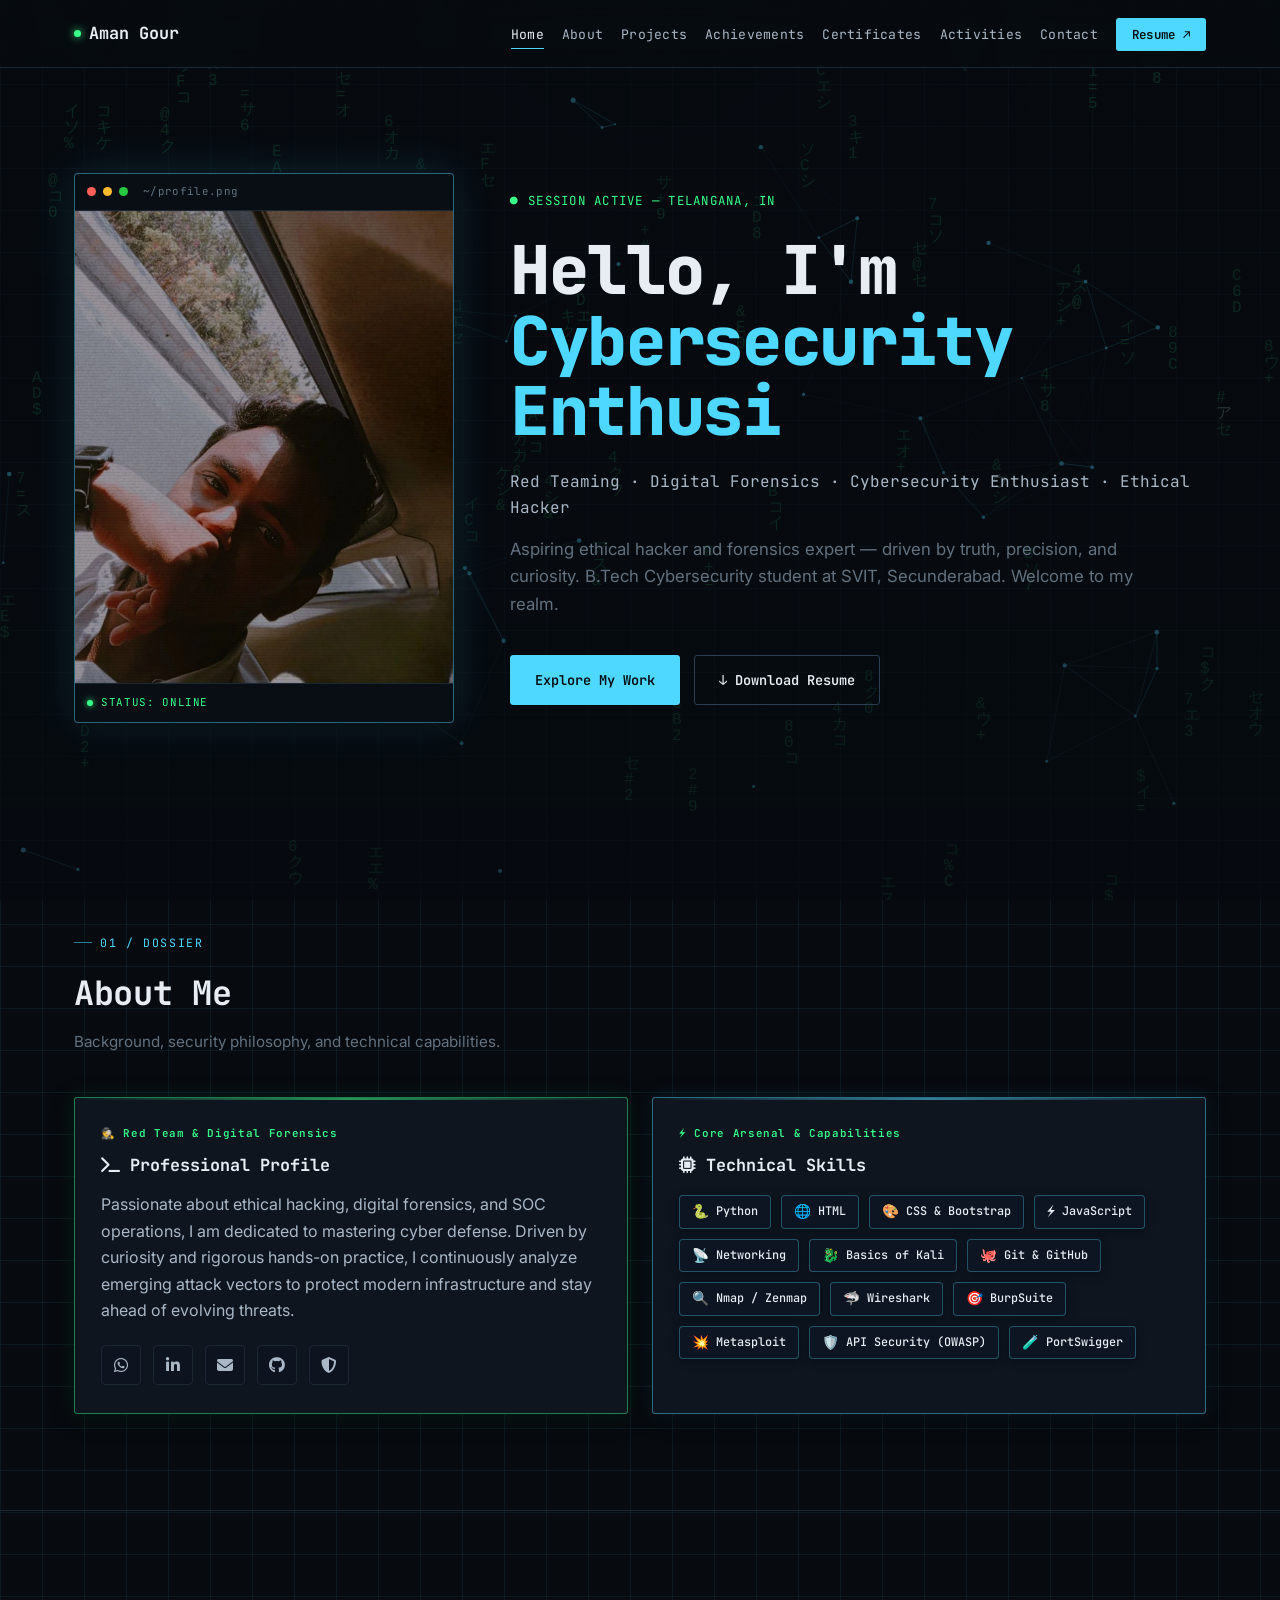
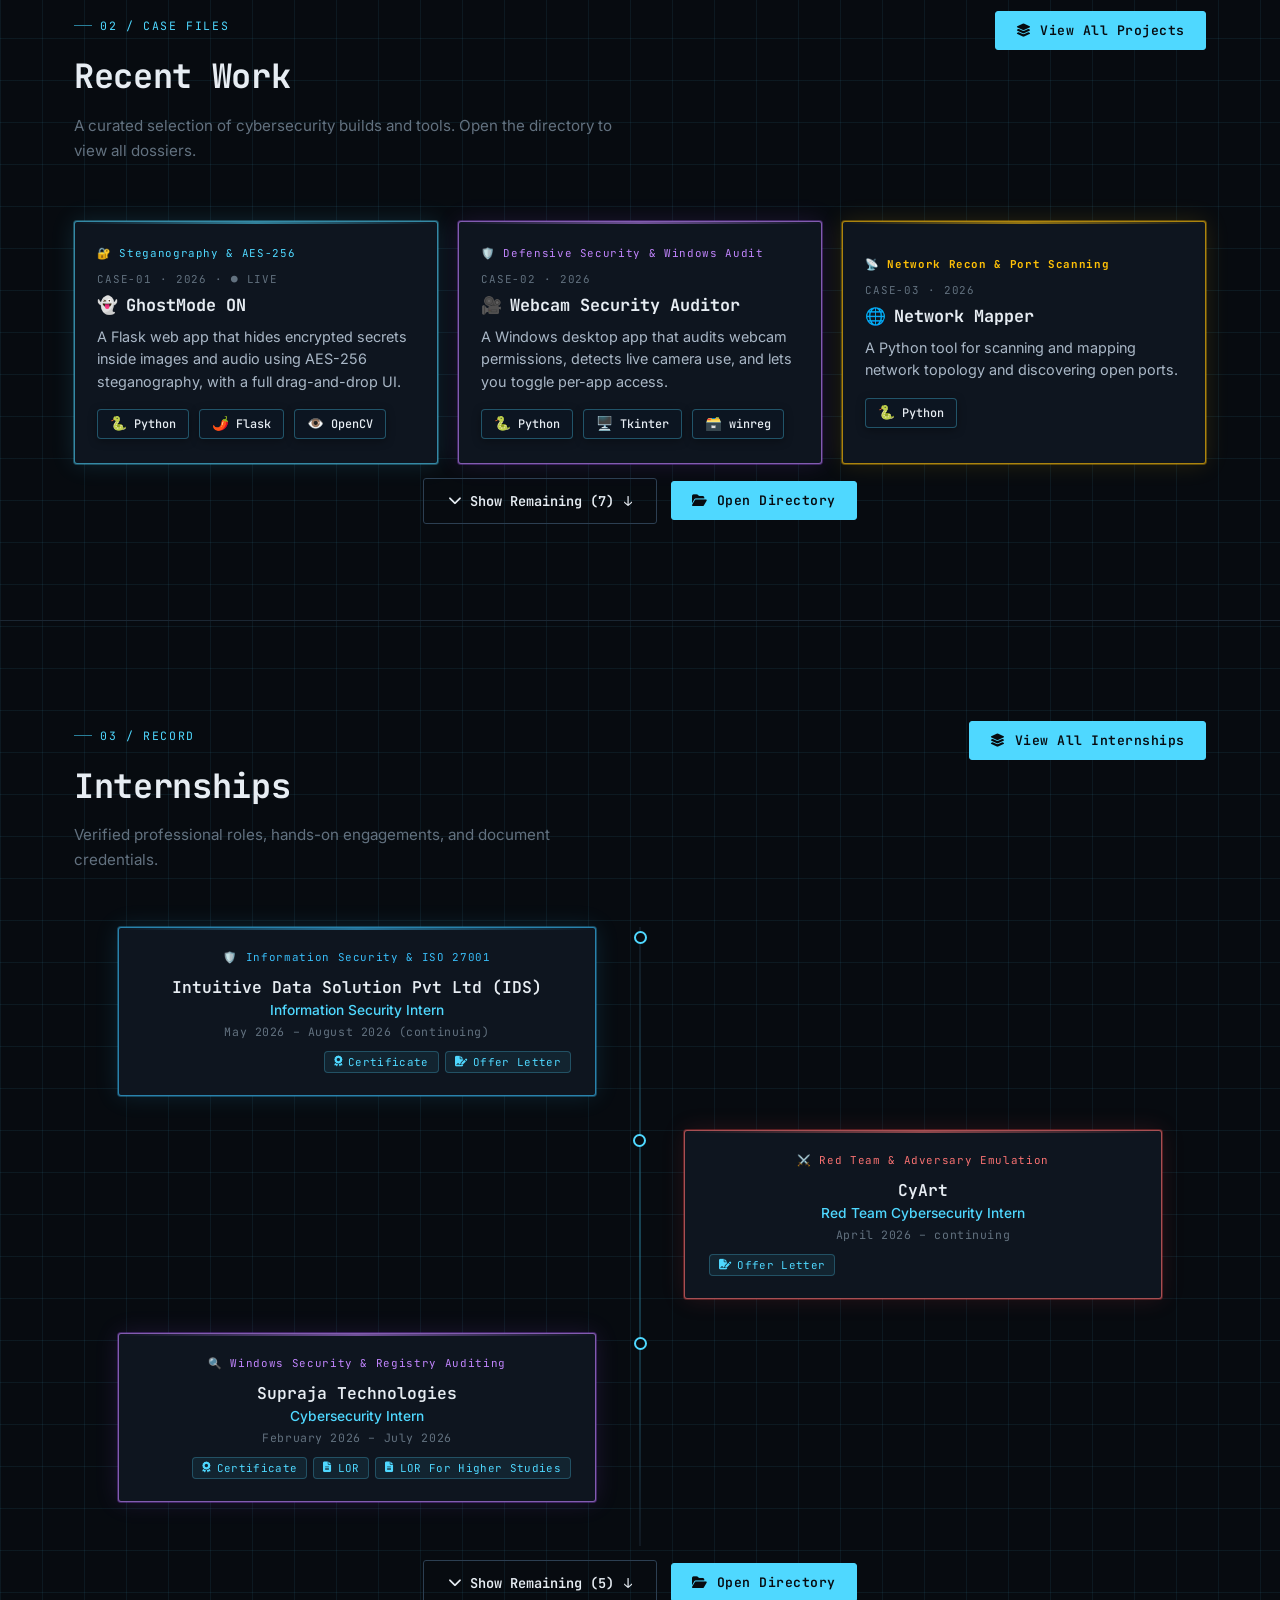
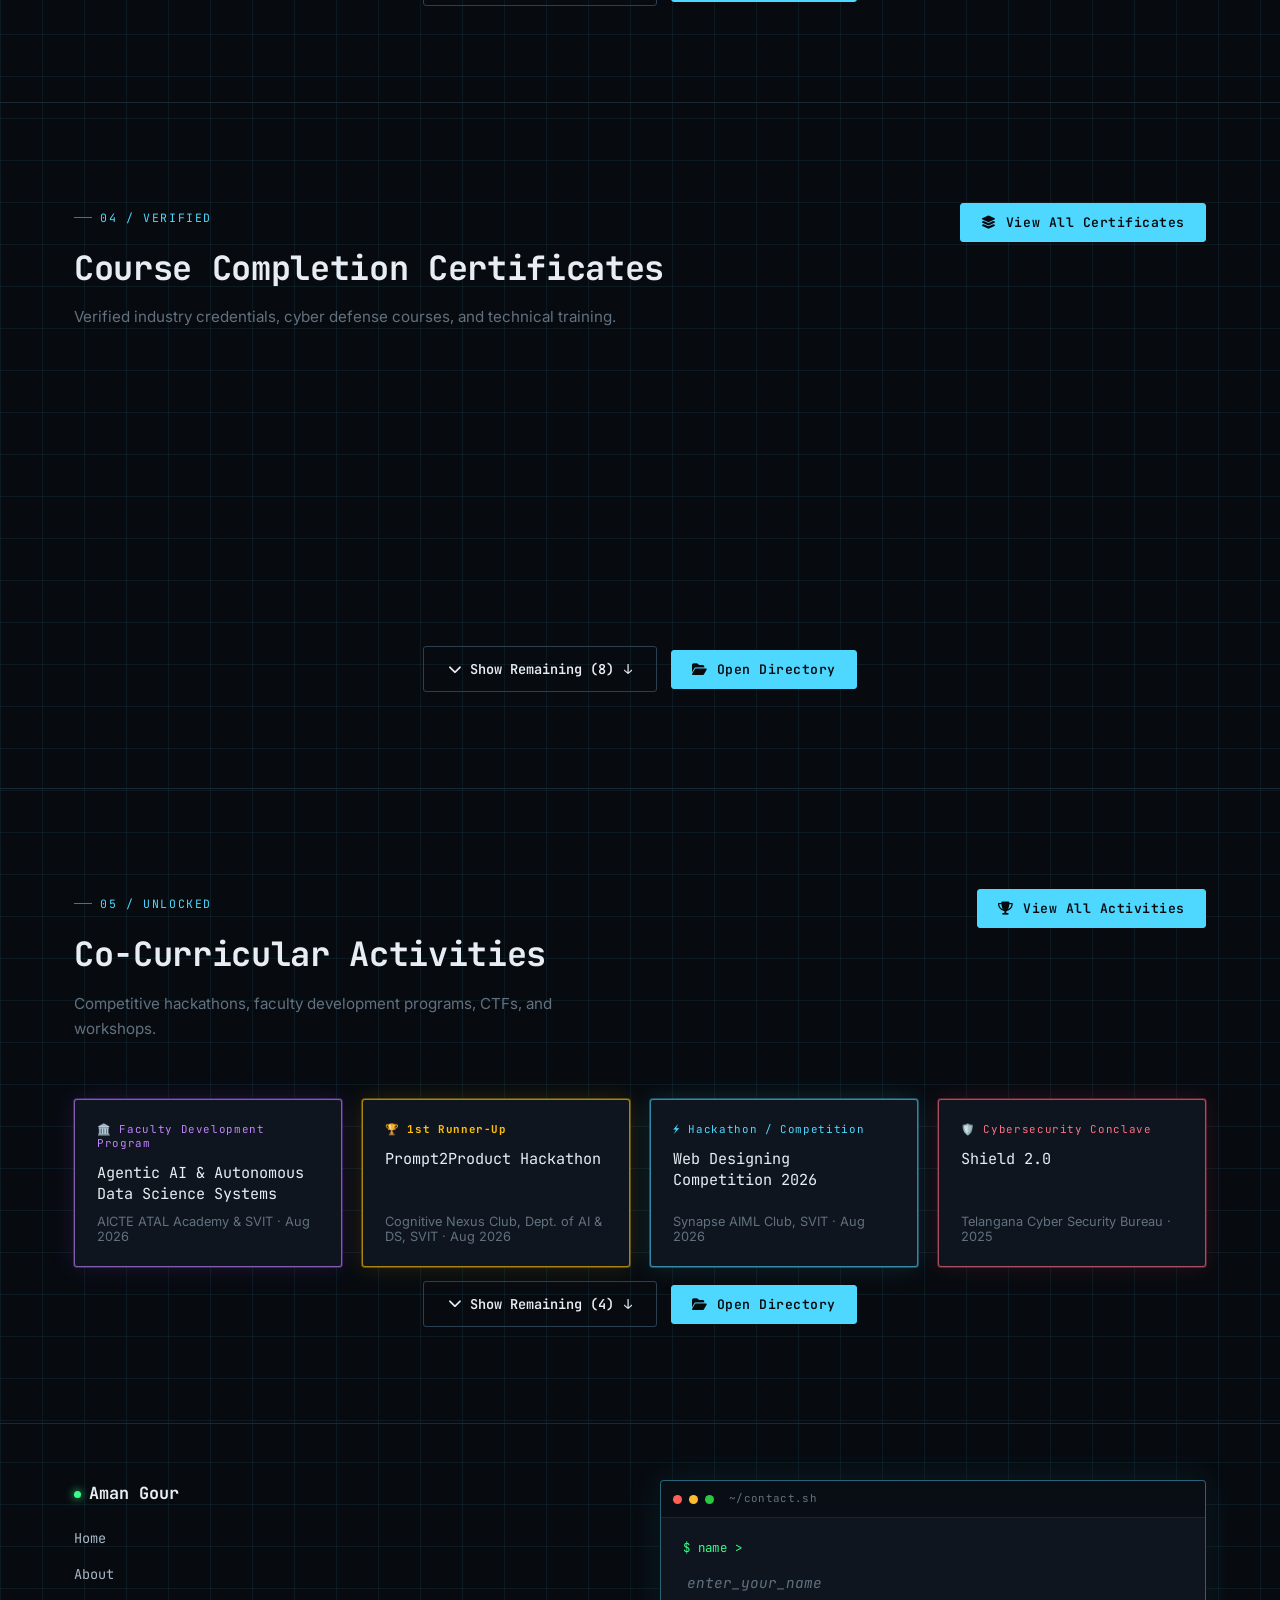
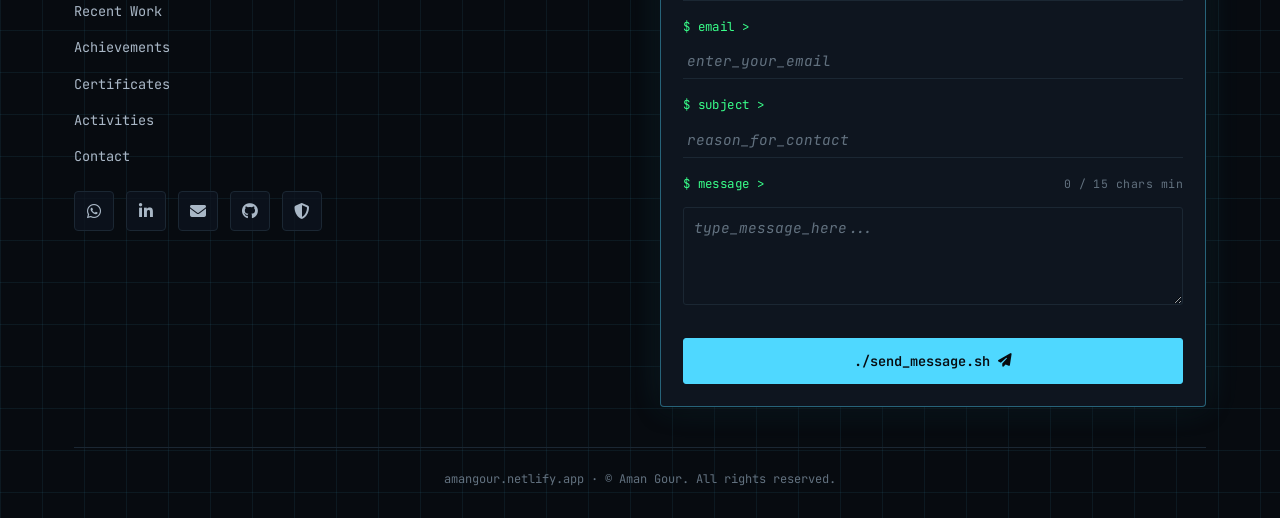
==== commit 5a6af3d6: "feat: add recent work toggle, animated arrows, full-screen matrix rain, and security hardening" ====
--- a/index.html
+++ b/index.html
@@ -3,8 +3,29 @@
 <head>
 <meta charset="UTF-8">
 <meta name="viewport" content="width=device-width, initial-scale=1.0">
-<title>Aman Gour — Portfolio</title>
-<meta name="description" content="Aman Gour — Cybersecurity student, aspiring ethical hacker, and developer. Projects, internships, and certifications.">
+<title>Aman Gour — Cybersecurity Portfolio &amp; Dossier</title>
+<meta name="description" content="Aman Gour — Cybersecurity student, aspiring ethical hacker, and developer. Explore red teaming projects, digital forensics, internships, and verified credentials.">
+<meta name="theme-color" content="#070b10">
+<meta http-equiv="X-Content-Type-Options" content="nosniff">
+<meta name="referrer" content="strict-origin-when-cross-origin">
+
+<!-- Favicon -->
+<link rel="icon" type="image/svg+xml" href="favicon.svg">
+
+<!-- Open Graph / Facebook / WhatsApp / LinkedIn -->
+<meta property="og:type" content="website">
+<meta property="og:url" content="https://amangour.netlify.app/">
+<meta property="og:title" content="Aman Gour — Cybersecurity &amp; Red Teaming Dossier">
+<meta property="og:description" content="Cybersecurity student &amp; ethical hacker. Explore interactive tools, red teaming case files, and certified credentials.">
+<meta property="og:image" content="https://amangour.netlify.app/Certificates/profile-pic/profile.png">
+
+<!-- Twitter / X Card -->
+<meta name="twitter:card" content="summary_large_image">
+<meta name="twitter:url" content="https://amangour.netlify.app/">
+<meta name="twitter:title" content="Aman Gour — Cybersecurity &amp; Red Teaming Dossier">
+<meta name="twitter:description" content="Cybersecurity student &amp; ethical hacker. Explore interactive tools, red teaming case files, and certified credentials.">
+<meta name="twitter:image" content="https://amangour.netlify.app/Certificates/profile-pic/profile.png">
+
 <link rel="preconnect" href="https://fonts.googleapis.com">
 <link href="https://cdnjs.cloudflare.com/ajax/libs/font-awesome/6.4.0/css/all.min.css" rel="stylesheet"
   integrity="sha512-iecdLmaskl7CVkqkXNQ/ZH/XLlvWZOJyj7Yy7tcenmpD1ypASozpmT/E0iPtmFIB46ZmdtAc9eNBvH0H/ZpiBw=="
@@ -42,7 +63,7 @@
         <li><a href="#certificates">Certificates</a></li>
         <li><a href="#activities">Activities</a></li>
         <li><a href="#contact">Contact</a></li>
-        <li><a href="Resuma/Aman_Gour_Resume.pdf" target="_blank" class="nav-cta">Resume ↗</a></li>
+        <li><a href="Resuma/Aman_Gour_Resume.pdf" target="_blank" rel="noopener noreferrer" class="nav-cta">Resume ↗</a></li>
       </ul>
       <button class="nav-toggle" aria-label="Toggle navigation"><i class="fas fa-bars"></i></button>
     </div>
@@ -68,7 +89,7 @@
         <div class="hero-text-col">
           <div class="hero-eyebrow"><span class="blink">●</span> SESSION ACTIVE — TELANGANA, IN</div>
           <h1>Hello, I'm <span class="accent typing-target"></span><span class="hero-cursor"></span></h1>
-          <p class="hero-tagline">Red Teaming · Digital Forensics · Cybersecurity Enthusiast . Learner</p>
+          <p class="hero-tagline">Red Teaming · Digital Forensics · Cybersecurity Enthusiast · Ethical Hacker</p>
           <p class="hero-lead">Aspiring ethical hacker and forensics expert — driven by truth, precision, and curiosity. B.Tech Cybersecurity student at SVIT, Secunderabad. Welcome to my realm.</p>
           <div class="hero-actions">
             <a href="#projects" class="btn btn-primary">Explore My Work</a>
@@ -84,18 +105,18 @@
     <div class="container">
       <div class="eyebrow">01 / Dossier</div>
       <h2 class="section-title">About Me</h2>
-      <p class="section-sub">Who I am and what I work with.</p>
+      <p class="section-sub">Background, security philosophy, and technical capabilities.</p>
       <div class="grid-2">
         <div class="card reveal about-card-bio">
           <div class="badge-icon about-badge-bio">🕵️ Red Team &amp; Digital Forensics</div>
-          <h4><i class="fas fa-terminal"></i> Who Am I?</h4>
-          <p>Passionate about ethical hacking, digital forensics, and SOC operations, I'm on a mission to master cyber defense. Driven by curiosity and hands-on learning, I strive to uncover threats and stay ahead in the ever-evolving world of cybersecurity.</p>
+          <h4><i class="fas fa-terminal"></i> Professional Profile</h4>
+          <p>Passionate about ethical hacking, digital forensics, and SOC operations, I am dedicated to mastering cyber defense. Driven by curiosity and rigorous hands-on practice, I continuously analyze emerging attack vectors to protect modern infrastructure and stay ahead of evolving threats.</p>
           <div class="social-row">
-            <a class="social-btn" href="https://wa.me/+918125267557" title="WhatsApp"><i class="fab fa-whatsapp"></i></a>
-            <a class="social-btn" href="https://www.linkedin.com/in/amangour-/" title="LinkedIn"><i class="fab fa-linkedin-in"></i></a>
+            <a class="social-btn" href="https://wa.me/+918125267557" target="_blank" rel="noopener noreferrer" title="WhatsApp"><i class="fab fa-whatsapp"></i></a>
+            <a class="social-btn" href="https://www.linkedin.com/in/amangour-/" target="_blank" rel="noopener noreferrer" title="LinkedIn"><i class="fab fa-linkedin-in"></i></a>
             <a class="social-btn" href="mailto:amangour5488@gmail.com" title="Email"><i class="fas fa-envelope"></i></a>
-            <a class="social-btn" href="https://github.com/AmanGour83" title="GitHub"><i class="fab fa-github"></i></a>
-            <a class="social-btn" href="https://tryhackme.com/p/demonslave738" target="_blank" title="TryHackMe"><i class="fas fa-shield-halved"></i></a>
+            <a class="social-btn" href="https://github.com/AmanGour83" target="_blank" rel="noopener noreferrer" title="GitHub"><i class="fab fa-github"></i></a>
+            <a class="social-btn" href="https://tryhackme.com/p/demonslave738" target="_blank" rel="noopener noreferrer" title="TryHackMe"><i class="fas fa-shield-halved"></i></a>
           </div>
         </div>
         <div class="card reveal about-card-skills">
@@ -110,12 +131,24 @@
   <!-- Recent work -->
   <section id="projects" class="section">
     <div class="container">
-      <div class="eyebrow">02 / Case Files</div>
-      <h2 class="section-title">Recent Work</h2>
-      <p class="section-sub">A curated set of recent builds. See the full archive for everything.</p>
+      <div class="achieve-header-row">
+        <div>
+          <div class="eyebrow">02 / Case Files</div>
+          <h2 class="section-title">Recent Work</h2>
+          <p class="section-sub">A curated selection of cybersecurity builds and tools. Open the directory to view all dossiers.</p>
+        </div>
+        <button type="button" class="btn btn-primary btn-all-projects" id="btn-all-projects-top">
+          <i class="fas fa-layer-group"></i> View All Projects
+        </button>
+      </div>
       <div class="work-grid" id="recent-work-grid"></div>
-      <div class="section-footer-link">
-        <a href="work.html" class="btn btn-ghost" data-page-transition>View Full Archive →</a>
+      <div class="timeline-footer-actions">
+        <button type="button" class="btn btn-ghost btn-toggle-expand" id="btn-projects-toggle">
+          <i class="fas fa-chevron-down toggle-arrow"></i> <span id="projects-toggle-label">Show Remaining (7) <span class="label-arrow">↓</span></span>
+        </button>
+        <button type="button" class="btn btn-primary btn-all-projects" id="btn-all-projects-bottom">
+          <i class="fas fa-folder-open"></i> Open Directory
+        </button>
       </div>
     </div>
   </section>
@@ -127,7 +160,7 @@
         <div>
           <div class="eyebrow">03 / Record</div>
           <h2 class="section-title">Internships</h2>
-          <p class="section-sub">Click any entry to open the full record.</p>
+          <p class="section-sub">Verified professional roles, hands-on engagements, and document credentials.</p>
         </div>
         <button type="button" class="btn btn-primary btn-all-internships" id="btn-all-internships-top">
           <i class="fas fa-layer-group"></i> View All Internships
@@ -135,11 +168,11 @@
       </div>
       <div class="timeline" id="internship-timeline"></div>
       <div class="timeline-footer-actions">
-        <button type="button" class="btn btn-ghost" id="btn-timeline-toggle">
-          <i class="fas fa-chevron-down"></i> <span id="timeline-toggle-label">Show Remaining Internships (5) ↓</span>
+        <button type="button" class="btn btn-ghost btn-toggle-expand" id="btn-timeline-toggle">
+          <i class="fas fa-chevron-down toggle-arrow"></i> <span id="timeline-toggle-label">Show Remaining (5) <span class="label-arrow">↓</span></span>
         </button>
         <button type="button" class="btn btn-primary btn-all-internships" id="btn-all-internships-bottom">
-          <i class="fas fa-folder-open"></i> Open Directory Popup
+          <i class="fas fa-folder-open"></i> Open Directory
         </button>
       </div>
     </div>
@@ -152,7 +185,7 @@
         <div>
           <div class="eyebrow">04 / Verified</div>
           <h2 class="section-title">Course Completion Certificates</h2>
-          <p class="section-sub">Verified industry credentials and foundational course paths.</p>
+          <p class="section-sub">Verified industry credentials, cyber defense courses, and technical training.</p>
         </div>
         <button type="button" class="btn btn-primary btn-all-certs" id="btn-all-certs-top">
           <i class="fas fa-layer-group"></i> View All Certificates
@@ -160,11 +193,11 @@
       </div>
       <div class="flip-grid" id="cert-flip-grid"></div>
       <div class="timeline-footer-actions">
-        <button type="button" class="btn btn-ghost" id="btn-certs-toggle">
-          <i class="fas fa-chevron-down"></i> <span id="certs-toggle-label">Show Remaining Certificates (8) ↓</span>
+        <button type="button" class="btn btn-ghost btn-toggle-expand" id="btn-certs-toggle">
+          <i class="fas fa-chevron-down toggle-arrow"></i> <span id="certs-toggle-label">Show Remaining (8) <span class="label-arrow">↓</span></span>
         </button>
         <button type="button" class="btn btn-primary btn-all-certs" id="btn-all-certs-bottom">
-          <i class="fas fa-folder-open"></i> Open Directory Popup
+          <i class="fas fa-folder-open"></i> Open Directory
         </button>
       </div>
     </div>
@@ -177,7 +210,7 @@
         <div>
           <div class="eyebrow">05 / Unlocked</div>
           <h2 class="section-title">Co-Curricular Activities</h2>
-          <p class="section-sub">Highlighted hackathons, faculty development, and tech competitions.</p>
+          <p class="section-sub">Competitive hackathons, faculty development programs, CTFs, and workshops.</p>
         </div>
         <button type="button" class="btn btn-primary btn-all-cocurr" id="btn-all-cocurr-top">
           <i class="fas fa-trophy"></i> View All Activities
@@ -185,11 +218,11 @@
       </div>
       <div class="badge-grid" id="cocurr-grid"></div>
       <div class="timeline-footer-actions">
-        <button type="button" class="btn btn-ghost" id="btn-cocurr-toggle">
-          <i class="fas fa-chevron-down"></i> <span id="cocurr-toggle-label">Show Remaining Activities (4) ↓</span>
+        <button type="button" class="btn btn-ghost btn-toggle-expand" id="btn-cocurr-toggle">
+          <i class="fas fa-chevron-down toggle-arrow"></i> <span id="cocurr-toggle-label">Show Remaining (4) <span class="label-arrow">↓</span></span>
         </button>
         <button type="button" class="btn btn-primary btn-all-cocurr" id="btn-all-cocurr-bottom">
-          <i class="fas fa-folder-open"></i> Open Directory Popup
+          <i class="fas fa-folder-open"></i> Open Directory
         </button>
       </div>
     </div>
@@ -204,18 +237,18 @@
           <ul class="footer-links">
             <li><a href="#home">Home</a></li>
             <li><a href="#about">About</a></li>
-            <li><a href="#projects">Projects</a></li>
+            <li><a href="#projects">Recent Work</a></li>
             <li><a href="#achievements">Achievements</a></li>
             <li><a href="#certificates">Certificates</a></li>
             <li><a href="#activities">Activities</a></li>
-            <li><a href="work.html" data-page-transition>Full Archive</a></li>
+            <li><a href="#contact">Contact</a></li>
           </ul>
           <div class="social-row">
-            <a class="social-btn" href="https://wa.me/+918125267557" title="WhatsApp"><i class="fab fa-whatsapp"></i></a>
-            <a class="social-btn" href="https://www.linkedin.com/in/amangour-/" title="LinkedIn"><i class="fab fa-linkedin-in"></i></a>
+            <a class="social-btn" href="https://wa.me/+918125267557" target="_blank" rel="noopener noreferrer" title="WhatsApp"><i class="fab fa-whatsapp"></i></a>
+            <a class="social-btn" href="https://www.linkedin.com/in/amangour-/" target="_blank" rel="noopener noreferrer" title="LinkedIn"><i class="fab fa-linkedin-in"></i></a>
             <a class="social-btn" href="mailto:amangour5488@gmail.com" title="Email"><i class="fas fa-envelope"></i></a>
-            <a class="social-btn" href="https://github.com/AmanGour83" title="GitHub"><i class="fab fa-github"></i></a>
-            <a class="social-btn" href="https://tryhackme.com/p/demonslave738" target="_blank" title="TryHackMe"><i class="fas fa-shield-halved"></i></a>
+            <a class="social-btn" href="https://github.com/AmanGour83" target="_blank" rel="noopener noreferrer" title="GitHub"><i class="fab fa-github"></i></a>
+            <a class="social-btn" href="https://tryhackme.com/p/demonslave738" target="_blank" rel="noopener noreferrer" title="TryHackMe"><i class="fas fa-shield-halved"></i></a>
           </div>
         </div>
         <div id="contact">
@@ -224,39 +257,61 @@
               <span class="fdot red"></span><span class="fdot amber"></span><span class="fdot green"></span>
               <span class="frame-path">~/contact.sh</span>
             </div>
-            <form id="contactForm" class="terminal-form" action="https://formspree.io/f/mdkwnokv" method="POST">
-              <div class="term-field">
+            <form id="contactForm" class="terminal-form" action="https://formspree.io/f/mdkwnokv" method="POST" novalidate>
+              <!-- Honeypot for automated spam bots (hidden from genuine users) -->
+              <input type="text" name="_gotcha" style="display:none !important;" tabindex="-1" autocomplete="off" aria-hidden="true">
+              <div class="term-field" id="field-wrap-name">
                 <label class="term-prompt" for="name">$ name &gt;</label>
-                <input type="text" id="name" name="name" placeholder="enter_your_name" required>
+                <input type="text" id="name" name="name" placeholder="enter_your_name" autocomplete="name" required minlength="2" maxlength="60">
+                <div class="term-field-error" id="err-name" aria-live="polite"></div>
               </div>
-              <div class="term-field">
+              <div class="term-field" id="field-wrap-email">
                 <label class="term-prompt" for="email">$ email &gt;</label>
-                <input type="email" id="email" name="email" placeholder="enter_your_email" required>
+                <input type="email" id="email" name="email" placeholder="enter_your_email" autocomplete="email" required maxlength="80">
+                <div class="term-field-error" id="err-email" aria-live="polite"></div>
               </div>
-              <div class="term-field">
+              <div class="term-field" id="field-wrap-subject">
                 <label class="term-prompt" for="subject">$ subject &gt;</label>
-                <input type="text" id="subject" name="subject" placeholder="reason_for_contact" required>
+                <input type="text" id="subject" name="subject" placeholder="reason_for_contact" required minlength="3" maxlength="100">
+                <div class="term-field-error" id="err-subject" aria-live="polite"></div>
               </div>
-              <div class="term-field term-field-area">
-                <label class="term-prompt" for="message">$ message &gt;</label>
-                <textarea id="message" name="message" rows="4" placeholder="type_message_here..." required></textarea>
+              <div class="term-field term-field-area" id="field-wrap-message">
+                <div class="term-prompt-header">
+                  <label class="term-prompt" for="message">$ message &gt;</label>
+                  <span class="term-char-counter" id="msg-char-counter">0 / 15 chars min</span>
+                </div>
+                <textarea id="message" name="message" rows="4" placeholder="type_message_here..." required minlength="15" maxlength="2000"></textarea>
+                <div class="term-field-error" id="err-message" aria-live="polite"></div>
               </div>
-              <button type="submit" class="btn btn-primary term-submit">./send_message.sh <i class="fas fa-paper-plane"></i></button>
+              <button type="submit" id="btn-term-submit" class="btn btn-primary term-submit">./send_message.sh <i class="fas fa-paper-plane"></i></button>
             </form>
-            <div id="formStatus" class="form-status"></div>
+            <div id="formStatus" class="form-status" aria-live="polite"></div>
           </div>
         </div>
       </div>
       <div class="footer-bottom">
-        <a href="https://amangour.netlify.app" target="_blank">amangour.netlify.app</a> · © Aman Gour. All rights reserved.
+        <a href="https://amangour.netlify.app" target="_blank" rel="noopener noreferrer">amangour.netlify.app</a> · © Aman Gour. All rights reserved.
       </div>
     </div>
   </footer>
 
   <!-- Shared modal -->
-  <div class="modal-overlay" id="shared-modal" role="dialog" aria-modal="true" aria-hidden="true">
+  <div class="modal-overlay" id="shared-modal" role="dialog" aria-modal="true" aria-hidden="true" title="Click outside to close">
     <div class="modal-box">
-      <button class="modal-close" aria-label="Close"><i class="fas fa-times"></i></button>
+      <!-- Sticky Modal Header with Record Navigation & Close -->
+      <div class="modal-header-bar">
+        <div class="modal-nav-group">
+          <button type="button" class="modal-nav-btn modal-nav-prev" id="modal-nav-prev" aria-label="Previous record" title="Previous entry [← Left Arrow]">
+            <i class="fas fa-chevron-left"></i> <span>Prev</span>
+          </button>
+          <span class="modal-nav-counter" id="modal-nav-counter">RECORD 01 / 08</span>
+          <button type="button" class="modal-nav-btn modal-nav-next" id="modal-nav-next" aria-label="Next record" title="Next entry [Right Arrow →]">
+            <span>Next</span> <i class="fas fa-chevron-right"></i>
+          </button>
+        </div>
+        <button class="modal-close" aria-label="Close dialog" title="Close [ESC]"><span class="modal-close-txt">CLOSE</span> <i class="fas fa-times"></i></button>
+      </div>
+
       <div class="modal-eyebrow"></div>
       <h3 class="modal-title"></h3>
       <div class="modal-meta"></div>
@@ -279,17 +334,62 @@
       <p class="modal-desc"></p>
       <div class="modal-tags"></div>
       <div class="modal-link-row">
-        <a class="modal-link" href="" target="_blank" rel="noopener"></a>
-        <a class="modal-link modal-link-demo" href="" target="_blank" rel="noopener" style="display:none;"></a>
-        <a class="modal-link modal-pdf-action" href="" target="_blank" rel="noopener" style="display:none;"><i class="fas fa-file-pdf"></i> Open Original PDF ↗</a>
+        <a class="modal-link" href="" target="_blank" rel="noopener noreferrer"></a>
+        <a class="modal-link modal-link-demo" href="" target="_blank" rel="noopener noreferrer" style="display:none;"></a>
+        <a class="modal-link modal-pdf-action" href="" target="_blank" rel="noopener noreferrer" style="display:none;"><i class="fas fa-file-pdf"></i> Open Original PDF ↗</a>
+      </div>
+
+      <!-- Bottom dossier navigation bar -->
+      <div class="modal-bottom-nav">
+        <button type="button" class="btn btn-ghost modal-btn-nav-btm modal-nav-prev modal-nav-prev-btm" id="modal-btn-prev-btm" aria-label="Previous record" title="Previous entry"><i class="fas fa-arrow-left"></i> Previous Dossier</button>
+        <button type="button" class="btn btn-ghost modal-btn-nav-btm modal-nav-next modal-nav-next-btm" id="modal-btn-next-btm" aria-label="Next record" title="Next entry">Next Dossier <i class="fas fa-arrow-right"></i></button>
+      </div>
+    </div>
+  </div>
+
+  <!-- All Projects Directory Modal -->
+  <div class="modal-overlay" id="all-projects-modal" role="dialog" aria-modal="true" aria-hidden="true" title="Click outside to close">
+    <div class="modal-box modal-box-wide">
+      <div class="modal-header-bar">
+        <div class="modal-dir-tabs">
+          <button type="button" class="modal-dir-tab is-active" data-switch-dir="projects"><i class="fas fa-folder-open"></i> Projects (10)</button>
+          <button type="button" class="modal-dir-tab" data-switch-dir="internships"><i class="fas fa-network-wired"></i> Internships (8)</button>
+          <button type="button" class="modal-dir-tab" data-switch-dir="certs"><i class="fas fa-certificate"></i> Certificates (12)</button>
+          <button type="button" class="modal-dir-tab" data-switch-dir="cocurr"><i class="fas fa-trophy"></i> Activities (8)</button>
+        </div>
+        <button class="modal-close" id="all-projects-close" aria-label="Close" title="Close [ESC]"><span class="modal-close-txt">CLOSE</span> <i class="fas fa-times"></i></button>
+      </div>
+      <div class="modal-eyebrow"><i class="fas fa-code-branch"></i> DIRECTORY // 02 — PROJECT ARCHIVE</div>
+      <h3 class="modal-title">All Project Dossiers</h3>
+      <div class="modal-meta">10 Interactive Security Case Studies, Red Teaming Tools &amp; Systems</div>
+
+      <div class="internships-modal-toolbar">
+        <div class="term-search-box">
+          <i class="fas fa-search"></i>
+          <input type="text" id="project-search-input" placeholder="filter by project title, tech stack, or topic..." autocomplete="off">
+        </div>
+        <div class="internships-count-badge" id="projects-count-badge">10 RECORDS LOADED</div>
+      </div>
+
+      <div class="all-internships-grid" id="all-projects-list"></div>
+      <div class="modal-dir-footer">
+        <button type="button" class="btn btn-ghost modal-dir-close-btn" id="btn-close-projects-footer"><i class="fas fa-times"></i> Close Directory [ESC]</button>
       </div>
     </div>
   </div>
 
   <!-- All Internships Directory Modal -->
-  <div class="modal-overlay" id="all-internships-modal" role="dialog" aria-modal="true" aria-hidden="true">
+  <div class="modal-overlay" id="all-internships-modal" role="dialog" aria-modal="true" aria-hidden="true" title="Click outside to close">
     <div class="modal-box modal-box-wide">
-      <button class="modal-close" id="all-internships-close" aria-label="Close"><i class="fas fa-times"></i></button>
+      <div class="modal-header-bar">
+        <div class="modal-dir-tabs">
+          <button type="button" class="modal-dir-tab" data-switch-dir="projects"><i class="fas fa-folder-open"></i> Projects (10)</button>
+          <button type="button" class="modal-dir-tab is-active" data-switch-dir="internships"><i class="fas fa-network-wired"></i> Internships (8)</button>
+          <button type="button" class="modal-dir-tab" data-switch-dir="certs"><i class="fas fa-certificate"></i> Certificates (12)</button>
+          <button type="button" class="modal-dir-tab" data-switch-dir="cocurr"><i class="fas fa-trophy"></i> Activities (8)</button>
+        </div>
+        <button class="modal-close" id="all-internships-close" aria-label="Close" title="Close [ESC]"><span class="modal-close-txt">CLOSE</span> <i class="fas fa-times"></i></button>
+      </div>
       <div class="modal-eyebrow"><i class="fas fa-network-wired"></i> DIRECTORY // 03 — INTERNSHIP ARCHIVE</div>
       <h3 class="modal-title">All Internship Records</h3>
       <div class="modal-meta">8 Verified Security Roles &amp; Document Credentials</div>
@@ -303,13 +403,24 @@
       </div>
 
       <div class="all-internships-grid" id="all-internships-list"></div>
+      <div class="modal-dir-footer">
+        <button type="button" class="btn btn-ghost modal-dir-close-btn" id="btn-close-internships-footer"><i class="fas fa-times"></i> Close Directory [ESC]</button>
+      </div>
     </div>
   </div>
 
   <!-- All Course Completion Certificates Directory Modal -->
-  <div class="modal-overlay" id="all-certs-modal" role="dialog" aria-modal="true" aria-hidden="true">
+  <div class="modal-overlay" id="all-certs-modal" role="dialog" aria-modal="true" aria-hidden="true" title="Click outside to close">
     <div class="modal-box modal-box-wide">
-      <button class="modal-close" id="all-certs-close" aria-label="Close"><i class="fas fa-times"></i></button>
+      <div class="modal-header-bar">
+        <div class="modal-dir-tabs">
+          <button type="button" class="modal-dir-tab" data-switch-dir="projects"><i class="fas fa-folder-open"></i> Projects (10)</button>
+          <button type="button" class="modal-dir-tab" data-switch-dir="internships"><i class="fas fa-network-wired"></i> Internships (8)</button>
+          <button type="button" class="modal-dir-tab is-active" data-switch-dir="certs"><i class="fas fa-certificate"></i> Certificates (12)</button>
+          <button type="button" class="modal-dir-tab" data-switch-dir="cocurr"><i class="fas fa-trophy"></i> Activities (8)</button>
+        </div>
+        <button class="modal-close" id="all-certs-close" aria-label="Close" title="Close [ESC]"><span class="modal-close-txt">CLOSE</span> <i class="fas fa-times"></i></button>
+      </div>
       <div class="modal-eyebrow"><i class="fas fa-certificate"></i> DIRECTORY // 04 — CERTIFICATE ARCHIVE</div>
       <h3 class="modal-title">All Course Completion Certificates</h3>
       <div class="modal-meta">12 Verified Credentials, Cyber Defense Courses &amp; Technical Certifications</div>
@@ -323,13 +434,24 @@
       </div>
 
       <div class="all-internships-grid" id="all-certs-list"></div>
+      <div class="modal-dir-footer">
+        <button type="button" class="btn btn-ghost modal-dir-close-btn" id="btn-close-certs-footer"><i class="fas fa-times"></i> Close Directory [ESC]</button>
+      </div>
     </div>
   </div>
 
   <!-- All Co-Curricular Activities Directory Modal -->
-  <div class="modal-overlay" id="all-cocurr-modal" role="dialog" aria-modal="true" aria-hidden="true">
+  <div class="modal-overlay" id="all-cocurr-modal" role="dialog" aria-modal="true" aria-hidden="true" title="Click outside to close">
     <div class="modal-box modal-box-wide">
-      <button class="modal-close" id="all-cocurr-close" aria-label="Close"><i class="fas fa-times"></i></button>
+      <div class="modal-header-bar">
+        <div class="modal-dir-tabs">
+          <button type="button" class="modal-dir-tab" data-switch-dir="projects"><i class="fas fa-folder-open"></i> Projects (10)</button>
+          <button type="button" class="modal-dir-tab" data-switch-dir="internships"><i class="fas fa-network-wired"></i> Internships (8)</button>
+          <button type="button" class="modal-dir-tab" data-switch-dir="certs"><i class="fas fa-certificate"></i> Certificates (12)</button>
+          <button type="button" class="modal-dir-tab is-active" data-switch-dir="cocurr"><i class="fas fa-trophy"></i> Activities (8)</button>
+        </div>
+        <button class="modal-close" id="all-cocurr-close" aria-label="Close" title="Close [ESC]"><span class="modal-close-txt">CLOSE</span> <i class="fas fa-times"></i></button>
+      </div>
       <div class="modal-eyebrow"><i class="fas fa-trophy"></i> DIRECTORY // 05 — ACTIVITY ARCHIVE</div>
       <h3 class="modal-title">All Co-Curricular Activities &amp; Achievements</h3>
       <div class="modal-meta">8 Competitions, Faculty Development Programs, CTFs &amp; Technical Workshops</div>
@@ -343,10 +465,22 @@
       </div>
 
       <div class="all-internships-grid" id="all-cocurr-list"></div>
-    </div>
-  </div>
-
-  <script src="https://cdnjs.cloudflare.com/ajax/libs/pdf.js/3.11.174/pdf.min.js"></script>
+      <div class="modal-dir-footer">
+        <button type="button" class="btn btn-ghost modal-dir-close-btn" id="btn-close-cocurr-footer"><i class="fas fa-times"></i> Close Directory [ESC]</button>
+      </div>
+    </div>
+  </div>
+
+  <!-- Floating Back to Top Button -->
+  <button type="button" id="btn-back-to-top" class="back-to-top-btn" aria-label="Back to top" title="Scroll back to top">
+    <i class="fas fa-chevron-up"></i>
+    <span class="btt-label">~/top</span>
+  </button>
+
+  <!-- Cyber Toast Notification -->
+  <div id="cyber-toast" class="cyber-toast" role="status" aria-live="polite"></div>
+
+  <script src="https://cdnjs.cloudflare.com/ajax/libs/pdf.js/3.11.174/pdf.min.js" integrity="sha384-/1qUCSGwTur9vjf/z9lmu/eCUYbpOTgSjmpbMQZ1/CtX2v/WcAIKqRv+U1DUCG6e" crossorigin="anonymous" referrerpolicy="no-referrer"></script>
   <script src="data.js"></script>
   <script src="script.js"></script>
 </body>
--- a/style.css
+++ b/style.css
@@ -201,14 +201,13 @@
    -------------------------------------------------------------------------- */
 
 #matrix-rain {
-  position: absolute;
-  top: 0; left: 0;
+  position: fixed;
+  inset: 0;
+  width: 100vw;
+  height: 100vh;
   z-index: -3;
   opacity: 0.55;
   pointer-events: none;
-  /* width/height set in px by JS (script.js) — percentages here would
-     resolve against the viewport, not the full document, and cut the
-     effect off after the first screen. */
 }
 #mesh-canvas { position: fixed; inset: 0; width: 100%; height: 100%; z-index: -2; }
 #bg-scrim {
@@ -472,8 +471,7 @@
 .work-card > *,
 .tl-trigger > *,
 .all-internship-card > *,
-.cocurr-badge > *,
-.cc-face > * {
+.cocurr-badge > * {
   position: relative;
   z-index: 2;
 }
@@ -808,10 +806,16 @@
   .tl-item:nth-child(odd) .tl-node, .tl-item:nth-child(even) .tl-node { left: 8px; right: auto; }
 }
 
-.tl-item-extra {
+.tl-item-extra,
+.work-item-extra,
+.cert-item-extra,
+.cocurr-item-extra {
   transition: opacity 0.3s ease, transform 0.3s ease;
 }
-.tl-item-extra.is-collapsed {
+.tl-item-extra.is-collapsed,
+.work-item-extra.is-collapsed,
+.cert-item-extra.is-collapsed,
+.cocurr-item-extra.is-collapsed {
   display: none !important;
 }
 
@@ -827,6 +831,114 @@
 }
 
 /* --------------------------------------------------------------------------
+   Expand / Collapse Toggle Buttons & Animated Arrows
+   -------------------------------------------------------------------------- */
+
+.btn-toggle-expand {
+  display: inline-flex;
+  align-items: center;
+  gap: 8px;
+  position: relative;
+  transition: border-color 0.25s ease, color 0.25s ease, background-color 0.25s ease, box-shadow 0.25s ease;
+}
+
+.btn-toggle-expand .toggle-arrow,
+.btn-toggle-expand .label-arrow {
+  display: inline-block;
+  transition: transform 0.3s cubic-bezier(0.34, 1.56, 0.64, 1), color 0.25s ease, filter 0.25s ease;
+  will-change: transform;
+}
+
+.btn-toggle-expand .label-arrow {
+  margin-left: 2px;
+}
+
+/* Subtle resting float animation */
+.btn-toggle-expand:not(.is-expanded) .toggle-arrow,
+.btn-toggle-expand:not(.is-expanded) .label-arrow {
+  animation: arrow-float-down 2.2s ease-in-out infinite;
+}
+
+.btn-toggle-expand.is-expanded .toggle-arrow,
+.btn-toggle-expand.is-expanded .label-arrow {
+  animation: arrow-float-up 2.2s ease-in-out infinite;
+}
+
+@keyframes arrow-float-down {
+  0%, 100% {
+    transform: translateY(0);
+  }
+  50% {
+    transform: translateY(2.5px);
+  }
+}
+
+@keyframes arrow-float-up {
+  0%, 100% {
+    transform: translateY(0);
+  }
+  50% {
+    transform: translateY(-2.5px);
+  }
+}
+
+/* Dynamic hover bouncing animation with cyber-cyan glow */
+.btn-toggle-expand:not(.is-expanded):hover .toggle-arrow,
+.btn-toggle-expand:not(.is-expanded):hover .label-arrow {
+  animation: arrow-bounce-down 0.7s cubic-bezier(0.45, 0, 0.55, 1) infinite;
+  color: var(--cyan);
+  filter: drop-shadow(0 0 6px rgba(79, 216, 255, 0.75));
+}
+
+.btn-toggle-expand.is-expanded:hover .toggle-arrow,
+.btn-toggle-expand.is-expanded:hover .label-arrow {
+  animation: arrow-bounce-up 0.7s cubic-bezier(0.45, 0, 0.55, 1) infinite;
+  color: var(--cyan);
+  filter: drop-shadow(0 0 6px rgba(79, 216, 255, 0.75));
+}
+
+@keyframes arrow-bounce-down {
+  0%, 100% {
+    transform: translateY(0);
+  }
+  45% {
+    transform: translateY(4.5px);
+  }
+  75% {
+    transform: translateY(1.5px);
+  }
+}
+
+@keyframes arrow-bounce-up {
+  0%, 100% {
+    transform: translateY(0);
+  }
+  45% {
+    transform: translateY(-4.5px);
+  }
+  75% {
+    transform: translateY(-1.5px);
+  }
+}
+
+/* Tactile press response */
+.btn-toggle-expand:active .toggle-arrow,
+.btn-toggle-expand:active .label-arrow {
+  transform: scale(0.82);
+  transition-duration: 0.1s;
+}
+
+@media (prefers-reduced-motion: reduce) {
+  .btn-toggle-expand .toggle-arrow,
+  .btn-toggle-expand .label-arrow,
+  .btn-toggle-expand:hover .toggle-arrow,
+  .btn-toggle-expand:hover .label-arrow {
+    animation: none !important;
+    transform: none !important;
+  }
+}
+
+/* --------------------------------------------------------------------------
    Flip cards — course certificates
    -------------------------------------------------------------------------- */
 
@@ -834,6 +946,7 @@
 
 .cc-flip {
   perspective: 1200px;
+  -webkit-perspective: 1200px;
   height: 245px;
   cursor: pointer;
   background: none;
@@ -846,12 +959,16 @@
   width: 100%; height: 100%;
   transition: transform 0.55s cubic-bezier(.4,.2,.2,1);
   transform-style: preserve-3d;
+  -webkit-transform-style: preserve-3d;
 }
 .cc-flip.is-flipped .cc-flip-inner, .cc-flip:hover .cc-flip-inner, .cc-flip:focus-visible .cc-flip-inner { transform: rotateY(180deg); }
 
 .cc-face {
   position: absolute; inset: 0;
+  -webkit-backface-visibility: hidden;
   backface-visibility: hidden;
+  transform-style: preserve-3d;
+  -webkit-transform-style: preserve-3d;
   border: 1.5px solid rgba(79, 216, 255, 0.42);
   border-radius: var(--radius);
   background: var(--bg-card);
@@ -863,6 +980,12 @@
   transition: border-color 0.25s cubic-bezier(0.4, 0, 0.2, 1),
               box-shadow 0.25s cubic-bezier(0.4, 0, 0.2, 1);
 }
+.cc-face-front {
+  transform: rotateY(0deg);
+  -webkit-transform: rotateY(0deg);
+  z-index: 2;
+  transition: opacity 0.2s ease, visibility 0.2s ease;
+}
 .cc-face-front::after {
   content: '';
   position: absolute; inset: 0;
@@ -876,8 +999,33 @@
 .cc-face-issuer { color: var(--text-2); font-size: 0.78rem; margin-top: 10px; }
 .cc-face-hint { font-family: var(--font-mono); font-size: 0.65rem; color: var(--cyan-dim); letter-spacing: 0.06em; text-transform: uppercase; }
 
-.cc-face-back { transform: rotateY(180deg); padding: 10px; align-items: center; }
+.cc-face-back {
+  transform: rotateY(180deg);
+  -webkit-transform: rotateY(180deg);
+  padding: 10px;
+  align-items: center;
+  justify-content: center;
+  background: #080d14;
+  z-index: 1;
+}
 .cc-face-back img { max-height: 100%; object-fit: contain; border-radius: 2px; }
+
+/* When flipped / hovered: completely hide front face text so it can never bleed or overlay */
+.cc-flip:hover .cc-face-front,
+.cc-flip.is-flipped .cc-face-front,
+.cc-flip:focus-visible .cc-face-front {
+  opacity: 0;
+  pointer-events: none;
+  visibility: hidden;
+  transition: opacity 0.15s ease 0.1s, visibility 0s 0.25s;
+}
+.cc-flip:hover .cc-face-back,
+.cc-flip.is-flipped .cc-face-back,
+.cc-flip:focus-visible .cc-face-back {
+  z-index: 3;
+  opacity: 1;
+  visibility: visible;
+}
 
 /* Default hover for unclassified flip cards */
 .cc-flip:hover .cc-face,
@@ -1470,6 +1618,7 @@
   transition: opacity 0.22s ease;
   overflow-y: auto;
   -webkit-overflow-scrolling: touch;
+  cursor: pointer;
 }
 .modal-overlay.is-open { opacity: 1; pointer-events: auto; }
 
@@ -1486,6 +1635,7 @@
   transform: translateY(14px);
   transition: transform 0.22s cubic-bezier(0.16, 1, 0.3, 1), border-color 0.25s ease, box-shadow 0.25s ease;
   position: relative;
+  cursor: default;
   box-shadow: 0 0 0 1px rgba(79, 216, 255, 0.18), 0 0 40px rgba(79, 216, 255, 0.14), 0 25px 65px rgba(0, 0, 0, 0.9);
 }
 .modal-box::before {
@@ -1590,12 +1740,14 @@
   gap: 16px;
   margin-bottom: 16px;
 }
+.achieve-header-row .btn-all-projects,
 .achieve-header-row .btn-all-internships,
 .achieve-header-row .btn-all-certs,
 .achieve-header-row .btn-all-cocurr {
   margin-top: 4px;
   margin-left: auto;
 }
+.btn-all-projects,
 .btn-all-internships,
 .btn-all-certs,
 .btn-all-cocurr {
@@ -1608,14 +1760,6 @@
   padding: 10px 20px;
 }
 
-.cert-item-extra,
-.cocurr-item-extra {
-  transition: opacity 0.3s ease, transform 0.3s ease;
-}
-.cert-item-extra.is-collapsed,
-.cocurr-item-extra.is-collapsed {
-  display: none !important;
-}
 
 /* All Internships Directory Modal Toolbar & Cards */
 .internships-modal-toolbar {
@@ -1768,30 +1912,246 @@
   transform: translateX(3px);
 }
 
+/* Sticky Modal Header Bar — Pinned at top of modal card containing navigation & close button */
+.modal-header-bar {
+  position: sticky;
+  top: -32px;
+  z-index: 120;
+  display: flex;
+  align-items: center;
+  justify-content: space-between;
+  gap: 12px;
+  margin: -32px -32px 20px -32px;
+  padding: 12px 24px;
+  background: rgba(8, 14, 22, 0.96);
+  border-bottom: 1px solid rgba(79, 216, 255, 0.25);
+  box-shadow: 0 4px 20px rgba(0, 0, 0, 0.85);
+  backdrop-filter: blur(12px);
+  -webkit-backdrop-filter: blur(12px);
+}
+.modal-box-wide .modal-header-bar {
+  margin: -34px -36px 20px -36px;
+  padding: 12px 26px;
+}
+
+/* Modal Record Navigation Group (Prev / Record # / Next) */
+.modal-nav-group {
+  display: inline-flex;
+  align-items: center;
+  gap: 8px;
+}
+.modal-nav-btn {
+  display: inline-flex;
+  align-items: center;
+  gap: 6px;
+  background: rgba(14, 22, 34, 0.9);
+  border: 1px solid rgba(79, 216, 255, 0.35);
+  border-radius: 4px;
+  padding: 6px 12px;
+  color: var(--cyan);
+  font-family: var(--font-mono);
+  font-size: 0.74rem;
+  font-weight: 600;
+  letter-spacing: 0.04em;
+  cursor: pointer;
+  transition: all 0.2s ease;
+}
+.modal-nav-btn:hover:not(:disabled) {
+  border-color: var(--cyan);
+  background: rgba(79, 216, 255, 0.18);
+  color: #fff;
+  box-shadow: 0 0 14px rgba(79, 216, 255, 0.35);
+  transform: translateY(-1px);
+}
+.modal-nav-btn:disabled {
+  opacity: 0.35;
+  cursor: not-allowed;
+  border-color: var(--border);
+}
+.modal-nav-counter {
+  font-family: var(--font-mono);
+  font-size: 0.72rem;
+  font-weight: 700;
+  color: var(--green);
+  background: rgba(57, 255, 138, 0.08);
+  border: 1px solid rgba(57, 255, 138, 0.28);
+  border-radius: 3px;
+  padding: 4px 10px;
+  letter-spacing: 0.08em;
+  text-transform: uppercase;
+}
+
+/* Directory Switcher Tabs in Directory Popups */
+.modal-dir-tabs {
+  display: inline-flex;
+  align-items: center;
+  gap: 8px;
+  flex-wrap: wrap;
+}
+.modal-dir-tab {
+  display: inline-flex;
+  align-items: center;
+  gap: 7px;
+  background: rgba(12, 19, 29, 0.85);
+  border: 1px solid rgba(79, 216, 255, 0.25);
+  border-radius: 4px;
+  padding: 6px 12px;
+  color: var(--text-1);
+  font-family: var(--font-mono);
+  font-size: 0.74rem;
+  font-weight: 600;
+  cursor: pointer;
+  transition: all 0.2s ease;
+}
+.modal-dir-tab:hover {
+  border-color: var(--cyan);
+  color: #fff;
+  background: rgba(79, 216, 255, 0.14);
+}
+.modal-dir-tab.is-active {
+  border-color: var(--cyan);
+  background: rgba(79, 216, 255, 0.22);
+  color: #fff;
+  box-shadow: 0 0 14px rgba(79, 216, 255, 0.28);
+}
+
+/* Modal Close Button inside Header Bar */
 .modal-close {
-  position: absolute; top: 18px; right: 18px;
-  width: 36px; height: 36px;
-  border: 1px solid rgba(79, 216, 255, 0.35);
-  border-radius: var(--radius);
-  background: rgba(14, 21, 31, 0.85);
-  color: var(--text-1);
-  font-size: 1rem;
+  position: relative;
+  display: inline-flex;
+  align-items: center;
+  gap: 8px;
+  background: rgba(16, 25, 38, 0.96);
+  border: 1.5px solid rgba(79, 216, 255, 0.45);
+  border-radius: 4px;
+  padding: 6px 14px;
+  color: var(--cyan);
+  font-family: var(--font-mono);
+  font-size: 0.75rem;
+  font-weight: 700;
+  letter-spacing: 0.06em;
   cursor: pointer;
-  display: flex;
-  align-items: center;
-  justify-content: center;
-  transition: all 0.2s ease;
-  z-index: 10;
+  box-shadow: 0 2px 10px rgba(0, 0, 0, 0.6);
+  transition: all 0.2s cubic-bezier(0.4, 0, 0.2, 1);
+  margin: 0;
+}
+.modal-close .modal-close-txt {
+  font-size: 0.7rem;
+  letter-spacing: 0.08em;
+  color: var(--cyan);
+}
+.modal-close i {
+  font-size: 0.86rem;
+  transition: transform 0.2s ease;
 }
 .modal-close:hover {
   color: #fff;
-  border-color: var(--cyan);
-  background: rgba(79, 216, 255, 0.2);
-  box-shadow: 0 0 14px rgba(79, 216, 255, 0.28);
+  border-color: #ff5252;
+  background: rgba(255, 82, 82, 0.22);
+  box-shadow: 0 0 20px rgba(255, 82, 82, 0.45);
+  transform: translateY(-1px);
+}
+.modal-close:hover .modal-close-txt {
+  color: #fff;
+}
+.modal-close:hover i {
+  transform: rotate(90deg);
+}
+
+/* Modal Bottom Navigation Controls */
+.modal-bottom-nav {
+  display: flex;
+  align-items: center;
+  justify-content: space-between;
+  gap: 12px;
+  margin-top: 22px;
+  padding-top: 18px;
+  border-top: 1px solid rgba(255, 255, 255, 0.08);
+}
+.modal-btn-nav-btm {
+  font-size: 0.8rem;
+  padding: 8px 16px;
+  font-family: var(--font-mono);
+  display: inline-flex;
+  align-items: center;
+  gap: 8px;
+}
+.modal-nav-keyboard-hint {
+  font-family: var(--font-mono);
+  font-size: 0.72rem;
+  color: var(--text-2);
+  letter-spacing: 0.04em;
+}
+@media (max-width: 600px) {
+  .modal-nav-keyboard-hint {
+    display: none;
+  }
+}
+
+/* Modal Bottom Dismiss Button */
+.modal-link-dismiss {
+  background: rgba(255, 82, 82, 0.1) !important;
+  border: 1px solid rgba(255, 82, 82, 0.35) !important;
+  color: #ff8585 !important;
+  cursor: pointer;
+  font-family: var(--font-mono);
+  font-size: 0.78rem;
+  font-weight: 600;
+  display: inline-flex;
+  align-items: center;
+  gap: 8px;
+  transition: all 0.2s ease;
+}
+.modal-link-dismiss:hover {
+  background: rgba(255, 82, 82, 0.25) !important;
+  border-color: #ff5252 !important;
+  color: #fff !important;
+  box-shadow: 0 0 18px rgba(255, 82, 82, 0.4);
+  transform: translateY(-1px);
+}
+
+/* Directory Modals Footer Close Bar */
+.modal-dir-footer {
+  margin-top: 26px;
+  padding-top: 20px;
+  border-top: 1px solid rgba(255, 255, 255, 0.08);
+  display: flex;
+  justify-content: center;
+}
+.modal-dir-close-btn {
+  display: inline-flex;
+  align-items: center;
+  gap: 8px;
+  font-family: var(--font-mono);
+  font-size: 0.82rem;
+  border-color: rgba(79, 216, 255, 0.35);
+}
+.modal-dir-close-btn:hover {
+  border-color: #ff5252;
+  color: #ff8585;
+  background: rgba(255, 82, 82, 0.14);
+  box-shadow: 0 0 16px rgba(255, 82, 82, 0.3);
 }
 
 .modal-eyebrow { font-family: var(--font-mono); font-size: 0.7rem; color: var(--cyan); letter-spacing: 0.1em; text-transform: uppercase; margin-bottom: 10px; }
-.modal-title { font-family: var(--font-mono); font-size: 1.4rem; color: var(--text-0); margin-bottom: 6px; padding-right: 40px; }
+.modal-title {
+  font-family: var(--font-mono);
+  font-size: 1.4rem;
+  color: var(--text-0);
+  margin-bottom: 6px;
+  padding-right: 40px;
+  display: flex;
+  align-items: center;
+  flex-wrap: wrap;
+  gap: 10px;
+}
+.modal-title-emoji {
+  display: inline-flex;
+  align-items: center;
+  justify-content: center;
+  font-size: 1.35rem;
+  line-height: 1;
+}
 .modal-meta { font-family: var(--font-mono); font-size: 0.8rem; color: var(--text-2); margin-bottom: 18px; }
 
 /* Document Switcher Tabs (replaces confusing side arrows) */
@@ -2055,15 +2415,151 @@
 .term-field-area textarea { border: 1px solid var(--border); border-radius: var(--radius); padding: 10px; }
 .term-field-area textarea:focus { border-color: var(--cyan); box-shadow: none; }
 
+.term-prompt-header {
+  display: flex;
+  justify-content: space-between;
+  align-items: baseline;
+  margin-bottom: 6px;
+}
+
+.term-char-counter {
+  font-family: var(--font-mono);
+  font-size: 0.72rem;
+  color: var(--text-2);
+  letter-spacing: 0.04em;
+  transition: color 0.2s ease;
+}
+.term-char-counter.is-low {
+  color: #f5a623;
+}
+.term-char-counter.is-valid {
+  color: var(--green);
+  font-weight: 600;
+}
+
+.term-field-error {
+  display: none;
+  font-family: var(--font-mono);
+  font-size: 0.74rem;
+  color: #ff6b6b;
+  margin-top: 6px;
+  align-items: center;
+  gap: 6px;
+  letter-spacing: 0.02em;
+  line-height: 1.35;
+  animation: termGlitchIn 0.2s ease-out;
+}
+.term-field-error.is-visible {
+  display: flex;
+}
+.term-field-error i {
+  font-size: 0.76rem;
+  color: #ff5252;
+}
+
+/* Shake and highlight for invalid fields */
+.term-field input.is-invalid,
+.term-field textarea.is-invalid {
+  border-color: #ff5252 !important;
+  box-shadow: 0 1px 0 0 #ff5252, 0 0 12px rgba(255, 82, 82, 0.25) !important;
+  animation: termShake 0.36s cubic-bezier(0.36, 0.07, 0.19, 0.97) both;
+}
+
+@keyframes termShake {
+  10%, 90% { transform: translate3d(-1.5px, 0, 0); }
+  20%, 80% { transform: translate3d(2.5px, 0, 0); }
+  30%, 50%, 70% { transform: translate3d(-3.5px, 0, 0); }
+  40%, 60% { transform: translate3d(3.5px, 0, 0); }
+}
+
+@keyframes termGlitchIn {
+  0% { opacity: 0; transform: translateY(-4px); }
+  100% { opacity: 1; transform: translateY(0); }
+}
+
 .term-submit {
   width: 100%;
   justify-content: center;
-  margin-top: 6px;
-}
-
-.form-status { font-family: var(--font-mono); font-size: 0.82rem; margin: 0 22px 18px; }
-.form-status.ok { color: var(--green); }
-.form-status.err { color: #ff6b6b; }
+  margin-top: 10px;
+}
+
+/* Decorated Cyber HUD Status Alert Box */
+.form-status {
+  margin: 0;
+  padding: 0;
+}
+
+.form-status-hud {
+  margin: 14px 22px 20px;
+  padding: 12px 16px;
+  border-radius: 4px;
+  font-family: var(--font-mono);
+  font-size: 0.8rem;
+  line-height: 1.45;
+  display: flex;
+  align-items: flex-start;
+  gap: 12px;
+  animation: termGlitchIn 0.25s ease-out;
+}
+.form-status-hud .hud-icon {
+  font-size: 1.05rem;
+  line-height: 1.2;
+  flex-shrink: 0;
+  margin-top: 2px;
+}
+.form-status-hud .hud-content {
+  flex: 1;
+}
+.form-status-hud .hud-header {
+  font-size: 0.72rem;
+  text-transform: uppercase;
+  letter-spacing: 0.08em;
+  font-weight: 700;
+  margin-bottom: 3px;
+}
+.form-status-hud .hud-msg {
+  font-size: 0.81rem;
+}
+
+.form-status-hud.hud-err {
+  background: rgba(255, 82, 82, 0.08);
+  border: 1px solid rgba(255, 82, 82, 0.5);
+  box-shadow: 0 0 24px rgba(255, 82, 82, 0.16);
+  color: #ffcccc;
+}
+.form-status-hud.hud-err .hud-header {
+  color: #ff5252;
+}
+
+.form-status-hud.hud-warn {
+  background: rgba(245, 166, 35, 0.08);
+  border: 1px solid rgba(245, 166, 35, 0.5);
+  box-shadow: 0 0 24px rgba(245, 166, 35, 0.16);
+  color: #ffe4b8;
+}
+.form-status-hud.hud-warn .hud-header {
+  color: #f5a623;
+}
+
+.form-status-hud.hud-ok {
+  background: rgba(57, 255, 138, 0.08);
+  border: 1px solid rgba(57, 255, 138, 0.5);
+  box-shadow: 0 0 24px rgba(57, 255, 138, 0.16);
+  color: #d8ffea;
+}
+.form-status-hud.hud-ok .hud-header {
+  color: var(--green);
+}
+
+.form-status-hud.hud-busy {
+  background: rgba(79, 216, 255, 0.08);
+  border: 1px solid rgba(79, 216, 255, 0.5);
+  box-shadow: 0 0 24px rgba(79, 216, 255, 0.16);
+  color: #c9f3ff;
+}
+.form-status-hud.hud-busy .hud-header {
+  color: var(--cyan);
+}
 
 footer.site-footer { border-top: 1px solid var(--border); padding: 56px 0 28px; }
 .footer-grid { display: grid; grid-template-columns: 1fr 1fr; gap: 40px; }
@@ -2075,6 +2571,149 @@
 .footer-bottom a { color: var(--text-2); }
 .footer-bottom a:hover { color: var(--cyan); }
 
+/* Social Icons in Footer */
+.social-row {
+  display: flex;
+  align-items: center;
+  gap: 12px;
+  margin-top: 22px;
+  flex-wrap: wrap;
+}
+.social-btn {
+  width: 40px;
+  height: 40px;
+  display: inline-flex;
+  align-items: center;
+  justify-content: center;
+  background: rgba(14, 21, 31, 0.75);
+  border: 1px solid var(--border);
+  border-radius: 4px;
+  color: var(--text-1);
+  font-size: 1rem;
+  transition: all 0.22s cubic-bezier(0.4, 0, 0.2, 1);
+  text-decoration: none;
+}
+.social-btn:hover {
+  border-color: var(--cyan);
+  color: #fff;
+  background: rgba(79, 216, 255, 0.14);
+  box-shadow: 0 0 16px rgba(79, 216, 255, 0.3);
+  transform: translateY(-2px);
+}
+
+/* Floating Back to Top Button */
+.back-to-top-btn {
+  position: fixed;
+  bottom: 28px;
+  right: 28px;
+  z-index: 150;
+  display: inline-flex;
+  align-items: center;
+  gap: 8px;
+  background: rgba(10, 18, 28, 0.88);
+  border: 1.5px solid rgba(79, 216, 255, 0.45);
+  border-radius: 6px;
+  color: var(--cyan);
+  font-family: var(--font-mono);
+  font-size: 0.8rem;
+  font-weight: 600;
+  letter-spacing: 0.04em;
+  padding: 10px 16px;
+  cursor: pointer;
+  box-shadow: 0 6px 24px rgba(0, 0, 0, 0.65), 0 0 16px rgba(79, 216, 255, 0.16);
+  backdrop-filter: blur(10px);
+  -webkit-backdrop-filter: blur(10px);
+  opacity: 0;
+  pointer-events: none;
+  transform: translateY(16px);
+  transition: opacity 0.3s cubic-bezier(0.4, 0, 0.2, 1),
+              transform 0.3s cubic-bezier(0.4, 0, 0.2, 1),
+              border-color 0.2s ease,
+              box-shadow 0.2s ease,
+              background 0.2s ease,
+              color 0.2s ease;
+}
+.back-to-top-btn.is-visible {
+  opacity: 1;
+  pointer-events: auto;
+  transform: translateY(0);
+}
+.back-to-top-btn:hover {
+  border-color: var(--green);
+  color: #fff;
+  background: rgba(14, 28, 38, 0.98);
+  box-shadow: 0 8px 30px rgba(0, 0, 0, 0.75), 0 0 26px rgba(57, 255, 138, 0.35);
+  transform: translateY(-3px);
+}
+.back-to-top-btn:active {
+  transform: translateY(-1px);
+}
+.back-to-top-btn i {
+  font-size: 0.82rem;
+  transition: transform 0.2s ease;
+}
+.back-to-top-btn:hover i {
+  transform: translateY(-2px);
+}
+@media (max-width: 600px) {
+  .back-to-top-btn {
+    bottom: 18px;
+    right: 18px;
+    padding: 8px 12px;
+    font-size: 0.74rem;
+  }
+}
+
+/* Cyber HUD Toast */
+.cyber-toast {
+  position: fixed;
+  bottom: 30px;
+  left: 50%;
+  transform: translateX(-50%) translateY(20px);
+  z-index: 2000;
+  display: flex;
+  align-items: center;
+  gap: 12px;
+  background: rgba(8, 14, 22, 0.96);
+  border: 1.5px solid var(--green);
+  border-radius: 6px;
+  padding: 12px 22px;
+  color: var(--text-0);
+  font-family: var(--font-mono);
+  font-size: 0.82rem;
+  box-shadow: 0 0 30px rgba(57, 255, 138, 0.28), 0 14px 40px rgba(0, 0, 0, 0.85);
+  backdrop-filter: blur(12px);
+  -webkit-backdrop-filter: blur(12px);
+  opacity: 0;
+  pointer-events: none;
+  transition: opacity 0.26s cubic-bezier(0.4, 0, 0.2, 1),
+              transform 0.26s cubic-bezier(0.4, 0, 0.2, 1);
+  max-width: calc(100vw - 36px);
+  white-space: nowrap;
+}
+.cyber-toast.show {
+  opacity: 1;
+  pointer-events: auto;
+  transform: translateX(-50%) translateY(0);
+}
+.cyber-toast i {
+  color: var(--green);
+  font-size: 1rem;
+  text-shadow: 0 0 10px rgba(57, 255, 138, 0.7);
+}
+.cyber-toast .toast-accent {
+  color: var(--cyan);
+  font-weight: 600;
+}
+@media (max-width: 600px) {
+  .cyber-toast {
+    bottom: 20px;
+    padding: 10px 16px;
+    font-size: 0.76rem;
+    white-space: normal;
+  }
+}
+
 /* --------------------------------------------------------------------------
    Boot sequence overlay
    -------------------------------------------------------------------------- */
@@ -2244,6 +2883,7 @@
     align-items: stretch;
     gap: 12px;
   }
+  .achieve-header-row .btn-all-projects,
   .achieve-header-row .btn-all-internships,
   .achieve-header-row .btn-all-certs,
   .achieve-header-row .btn-all-cocurr {
@@ -2301,13 +2941,50 @@
     width: 100%;
     border-radius: 6px;
   }
+  .modal-header-bar {
+    margin: -24px -16px 14px -16px;
+    padding: 10px 14px;
+    top: -24px;
+    flex-wrap: wrap;
+    gap: 8px;
+  }
+  .modal-box-wide .modal-header-bar {
+    margin: -22px -14px 14px -14px;
+    padding: 10px 14px;
+    top: -22px;
+    flex-wrap: wrap;
+    gap: 8px;
+  }
+  .modal-dir-tabs {
+    gap: 5px;
+    overflow-x: auto;
+    max-width: calc(100% - 90px);
+    padding-bottom: 2px;
+  }
+  .modal-dir-tab {
+    padding: 4px 8px;
+    font-size: 0.68rem;
+    white-space: nowrap;
+  }
+  .modal-nav-counter {
+    padding: 3px 6px;
+    font-size: 0.66rem;
+  }
+  .modal-nav-btn {
+    padding: 4px 8px;
+    font-size: 0.68rem;
+  }
   .modal-close {
-    top: 12px; right: 12px;
-    width: 36px; height: 36px;
-    font-size: 1.1rem;
-    background: rgba(11, 17, 25, 0.95);
-    border-color: rgba(79, 216, 255, 0.4);
-    z-index: 10;
+    padding: 5px 10px;
+    font-size: 0.72rem;
+  }
+  .modal-bottom-nav {
+    flex-direction: column;
+    gap: 10px;
+  }
+  .modal-bottom-nav .btn {
+    width: 100%;
+    justify-content: center;
   }
   .modal-eyebrow {
     font-size: 0.65rem;
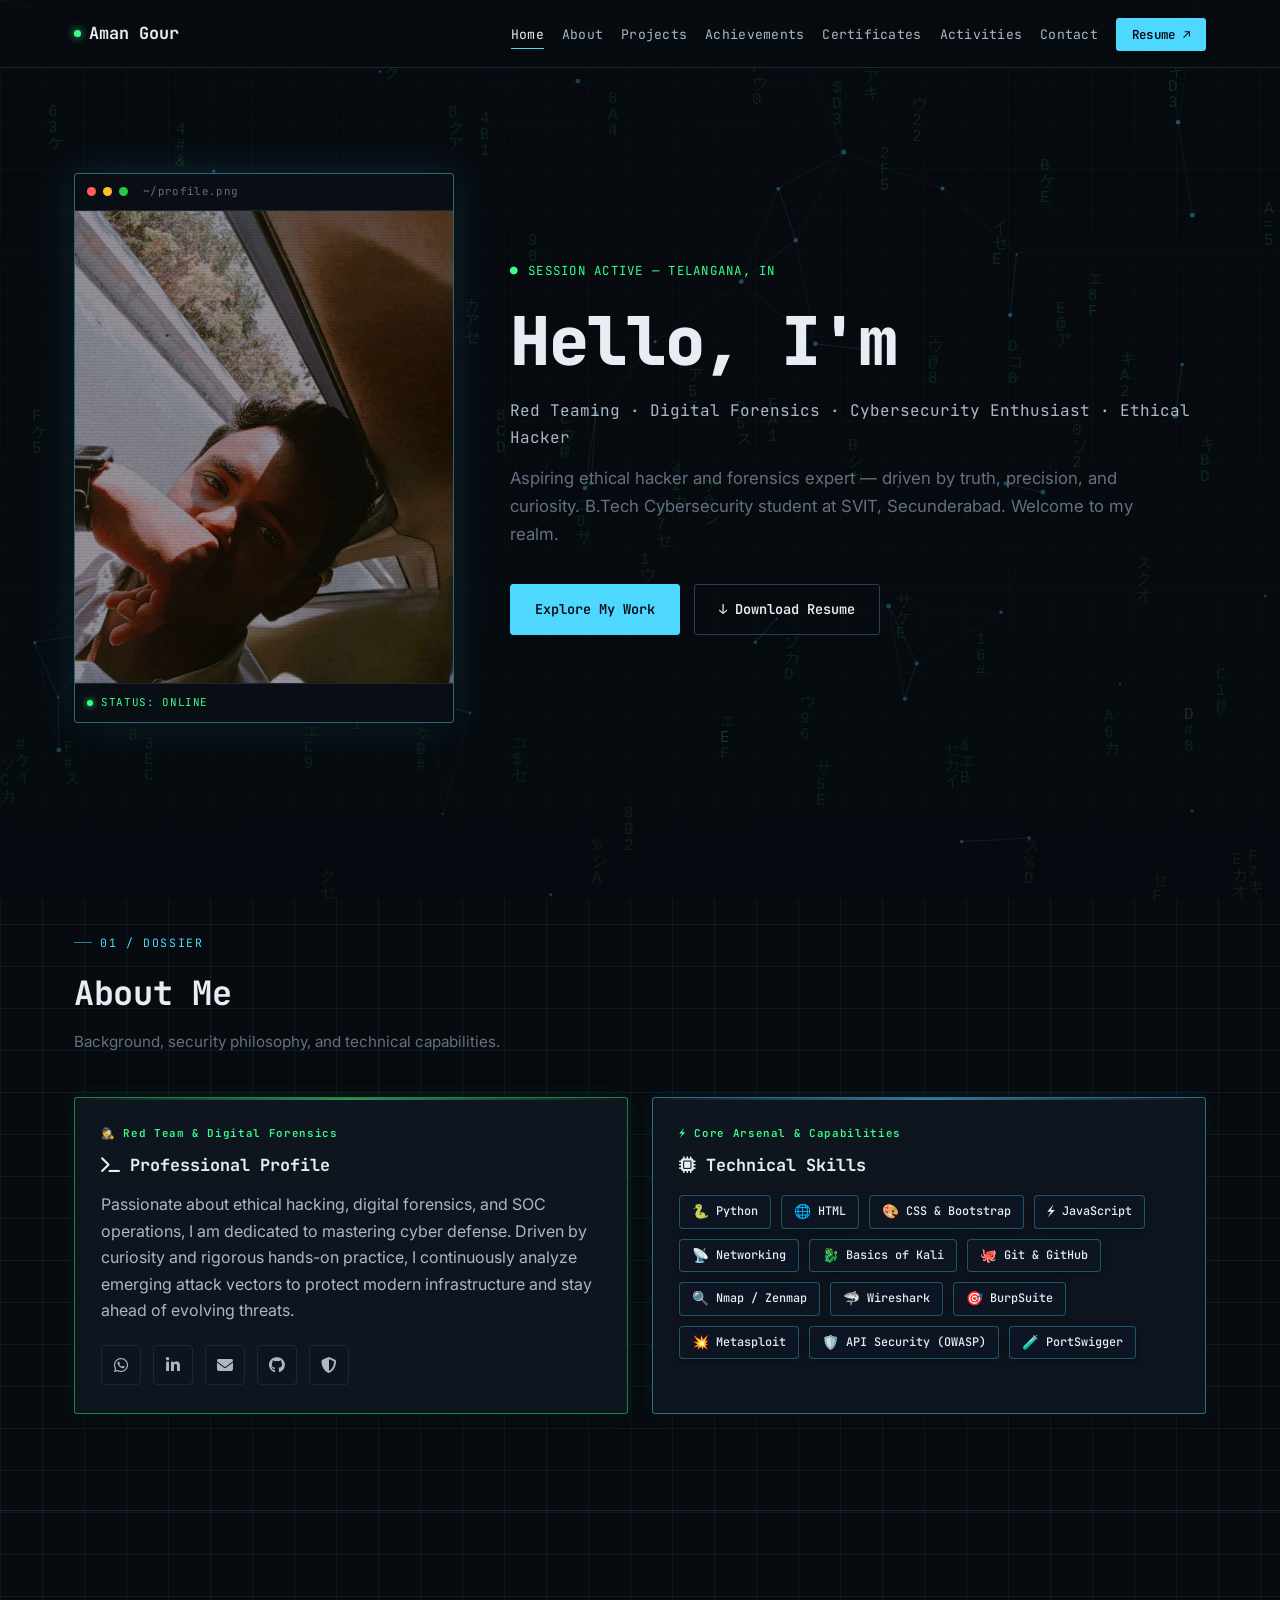
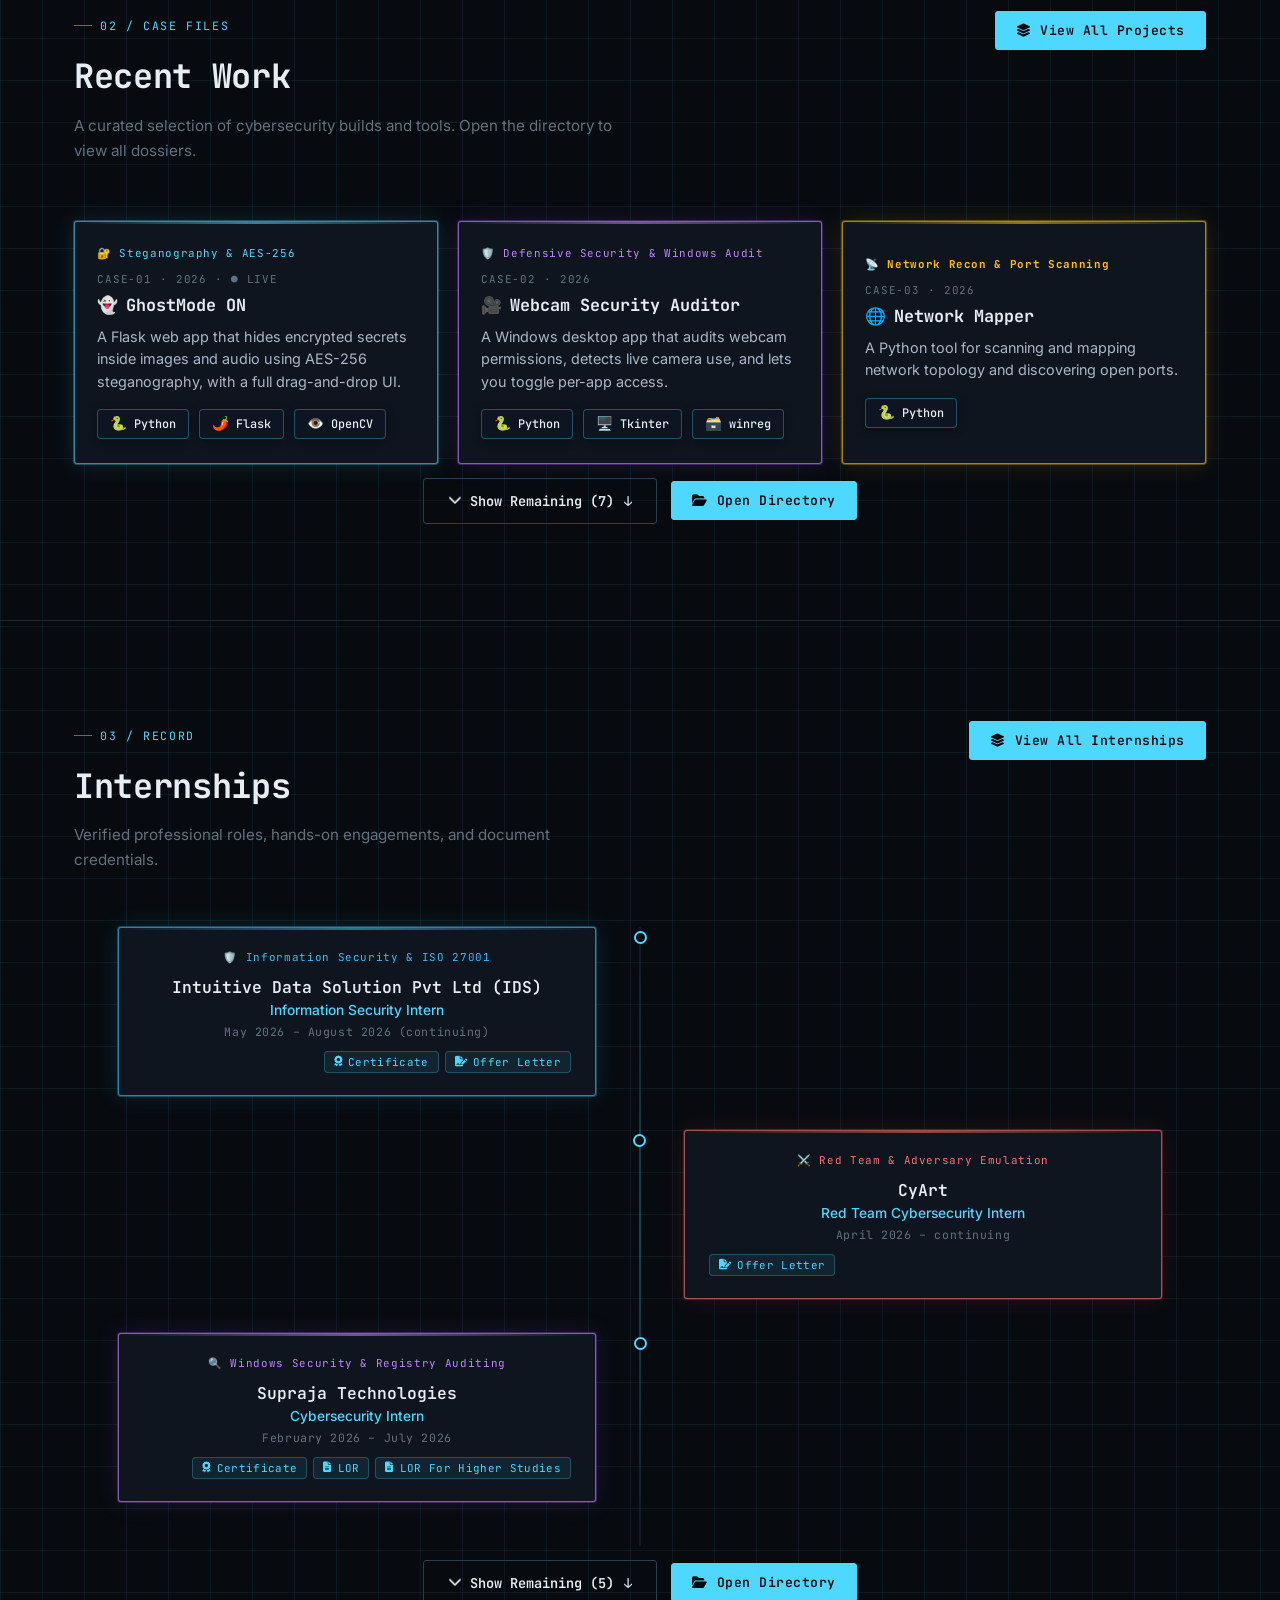
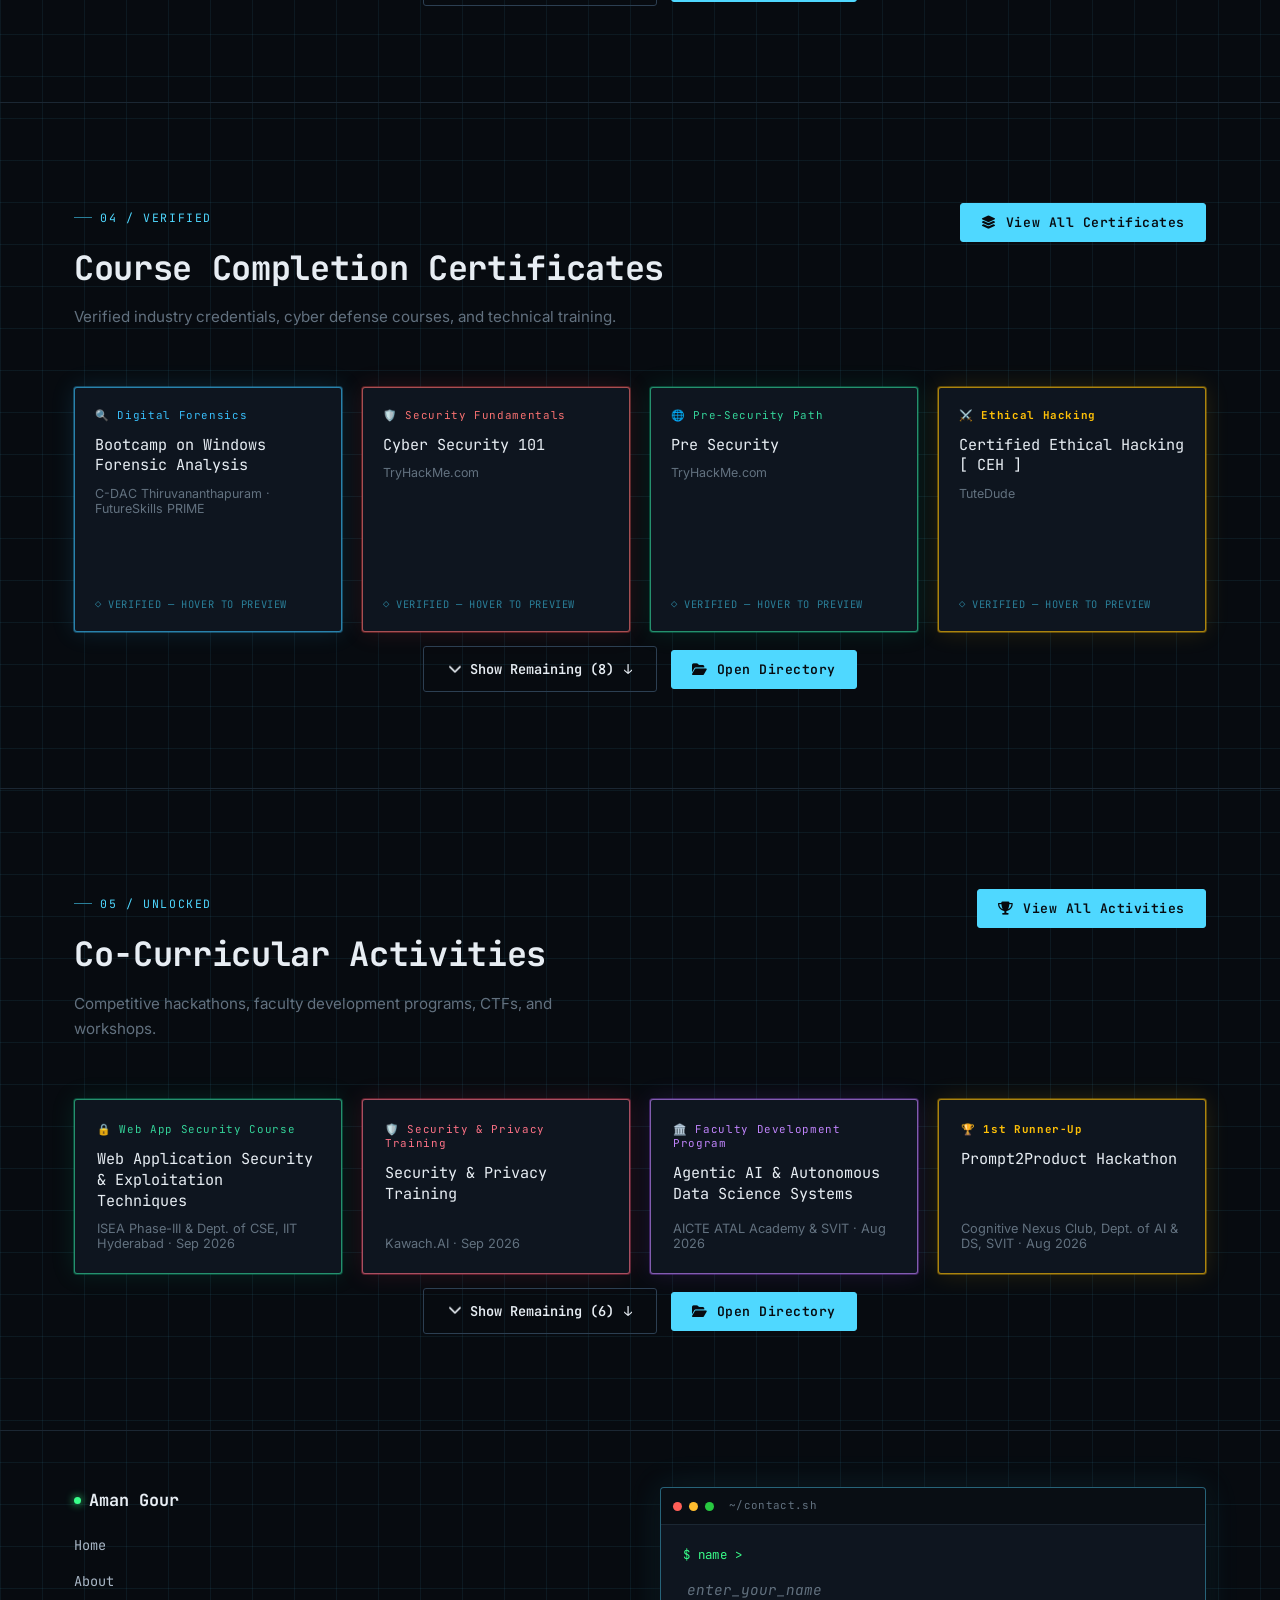
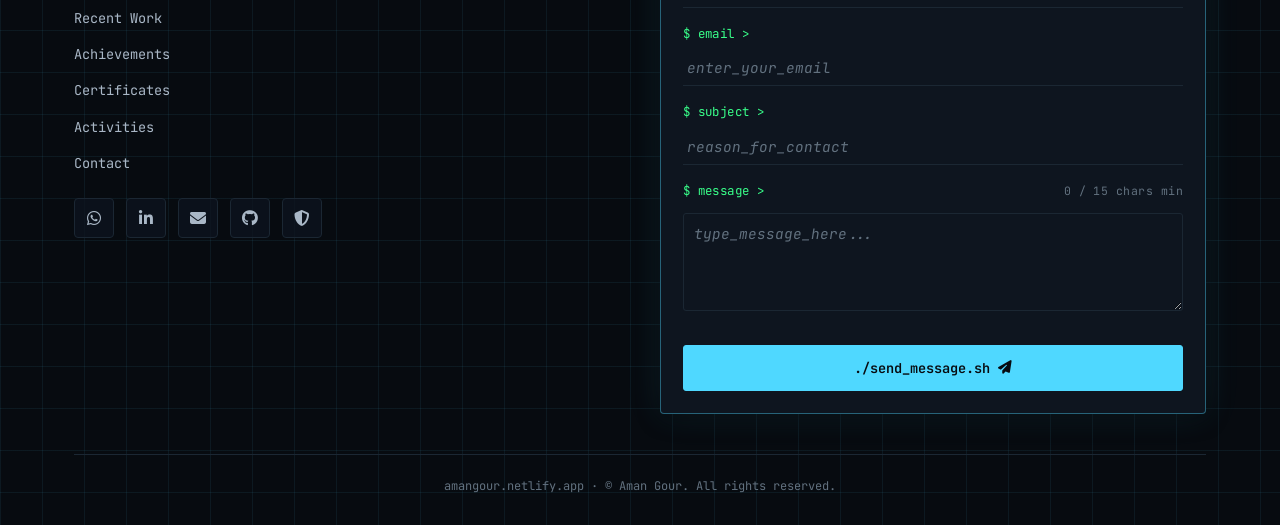
==== commit 0cd630c7: "feat(workshops): add ISEA IIT Hyderabad and Kawach.AI certificates and sync portfolio directory" ====
--- a/index.html
+++ b/index.html
@@ -219,7 +219,7 @@
       <div class="badge-grid" id="cocurr-grid"></div>
       <div class="timeline-footer-actions">
         <button type="button" class="btn btn-ghost btn-toggle-expand" id="btn-cocurr-toggle">
-          <i class="fas fa-chevron-down toggle-arrow"></i> <span id="cocurr-toggle-label">Show Remaining (4) <span class="label-arrow">↓</span></span>
+          <i class="fas fa-chevron-down toggle-arrow"></i> <span id="cocurr-toggle-label">Show Remaining (6) <span class="label-arrow">↓</span></span>
         </button>
         <button type="button" class="btn btn-primary btn-all-cocurr" id="btn-all-cocurr-bottom">
           <i class="fas fa-folder-open"></i> Open Directory
@@ -355,7 +355,7 @@
           <button type="button" class="modal-dir-tab is-active" data-switch-dir="projects"><i class="fas fa-folder-open"></i> Projects (10)</button>
           <button type="button" class="modal-dir-tab" data-switch-dir="internships"><i class="fas fa-network-wired"></i> Internships (8)</button>
           <button type="button" class="modal-dir-tab" data-switch-dir="certs"><i class="fas fa-certificate"></i> Certificates (12)</button>
-          <button type="button" class="modal-dir-tab" data-switch-dir="cocurr"><i class="fas fa-trophy"></i> Activities (8)</button>
+          <button type="button" class="modal-dir-tab" data-switch-dir="cocurr"><i class="fas fa-trophy"></i> Activities (10)</button>
         </div>
         <button class="modal-close" id="all-projects-close" aria-label="Close" title="Close [ESC]"><span class="modal-close-txt">CLOSE</span> <i class="fas fa-times"></i></button>
       </div>
@@ -386,7 +386,7 @@
           <button type="button" class="modal-dir-tab" data-switch-dir="projects"><i class="fas fa-folder-open"></i> Projects (10)</button>
           <button type="button" class="modal-dir-tab is-active" data-switch-dir="internships"><i class="fas fa-network-wired"></i> Internships (8)</button>
           <button type="button" class="modal-dir-tab" data-switch-dir="certs"><i class="fas fa-certificate"></i> Certificates (12)</button>
-          <button type="button" class="modal-dir-tab" data-switch-dir="cocurr"><i class="fas fa-trophy"></i> Activities (8)</button>
+          <button type="button" class="modal-dir-tab" data-switch-dir="cocurr"><i class="fas fa-trophy"></i> Activities (10)</button>
         </div>
         <button class="modal-close" id="all-internships-close" aria-label="Close" title="Close [ESC]"><span class="modal-close-txt">CLOSE</span> <i class="fas fa-times"></i></button>
       </div>
@@ -417,7 +417,7 @@
           <button type="button" class="modal-dir-tab" data-switch-dir="projects"><i class="fas fa-folder-open"></i> Projects (10)</button>
           <button type="button" class="modal-dir-tab" data-switch-dir="internships"><i class="fas fa-network-wired"></i> Internships (8)</button>
           <button type="button" class="modal-dir-tab is-active" data-switch-dir="certs"><i class="fas fa-certificate"></i> Certificates (12)</button>
-          <button type="button" class="modal-dir-tab" data-switch-dir="cocurr"><i class="fas fa-trophy"></i> Activities (8)</button>
+          <button type="button" class="modal-dir-tab" data-switch-dir="cocurr"><i class="fas fa-trophy"></i> Activities (10)</button>
         </div>
         <button class="modal-close" id="all-certs-close" aria-label="Close" title="Close [ESC]"><span class="modal-close-txt">CLOSE</span> <i class="fas fa-times"></i></button>
       </div>
@@ -448,20 +448,20 @@
           <button type="button" class="modal-dir-tab" data-switch-dir="projects"><i class="fas fa-folder-open"></i> Projects (10)</button>
           <button type="button" class="modal-dir-tab" data-switch-dir="internships"><i class="fas fa-network-wired"></i> Internships (8)</button>
           <button type="button" class="modal-dir-tab" data-switch-dir="certs"><i class="fas fa-certificate"></i> Certificates (12)</button>
-          <button type="button" class="modal-dir-tab is-active" data-switch-dir="cocurr"><i class="fas fa-trophy"></i> Activities (8)</button>
+          <button type="button" class="modal-dir-tab is-active" data-switch-dir="cocurr"><i class="fas fa-trophy"></i> Activities (10)</button>
         </div>
         <button class="modal-close" id="all-cocurr-close" aria-label="Close" title="Close [ESC]"><span class="modal-close-txt">CLOSE</span> <i class="fas fa-times"></i></button>
       </div>
       <div class="modal-eyebrow"><i class="fas fa-trophy"></i> DIRECTORY // 05 — ACTIVITY ARCHIVE</div>
       <h3 class="modal-title">All Co-Curricular Activities &amp; Achievements</h3>
-      <div class="modal-meta">8 Competitions, Faculty Development Programs, CTFs &amp; Technical Workshops</div>
+      <div class="modal-meta">10 Competitions, Faculty Development Programs, CTFs &amp; Technical Workshops</div>
 
       <div class="internships-modal-toolbar">
         <div class="term-search-box">
           <i class="fas fa-search"></i>
           <input type="text" id="cocurr-search-input" placeholder="filter by activity, competition, award, or organizer..." autocomplete="off">
         </div>
-        <div class="internships-count-badge" id="cocurr-count-badge">8 RECORDS LOADED</div>
+        <div class="internships-count-badge" id="cocurr-count-badge">10 RECORDS LOADED</div>
       </div>
 
       <div class="all-internships-grid" id="all-cocurr-list"></div>
--- a/style.css
+++ b/style.css
@@ -190,9 +190,54 @@
 }
 
 @media (max-width: 960px) {
-  .nav-links { position: fixed; top: var(--nav-h); left: 0; right: 0; background: var(--bg-1); border-bottom: 1px solid var(--border); flex-direction: column; align-items: flex-start; padding: 20px 24px; gap: 18px; transform: translateY(-8px); opacity: 0; pointer-events: none; transition: 0.2s ease; }
-  .nav-links.open { transform: translateY(0); opacity: 1; pointer-events: auto; }
-  .nav-toggle { display: block; }
+  .nav-links {
+    position: fixed;
+    top: var(--nav-h);
+    left: 0;
+    right: 0;
+    background: rgba(10, 18, 28, 0.98);
+    backdrop-filter: blur(16px);
+    -webkit-backdrop-filter: blur(16px);
+    border-bottom: 1px solid var(--border);
+    box-shadow: 0 16px 36px rgba(0, 0, 0, 0.75);
+    flex-direction: column;
+    align-items: stretch;
+    padding: 20px 24px;
+    gap: 12px;
+    max-height: calc(100vh - var(--nav-h));
+    overflow-y: auto;
+    transform: translateY(-8px);
+    opacity: 0;
+    pointer-events: none;
+    transition: transform 0.25s cubic-bezier(0.4, 0, 0.2, 1), opacity 0.25s ease;
+    z-index: 100;
+  }
+  .nav-links.open {
+    transform: translateY(0);
+    opacity: 1;
+    pointer-events: auto;
+  }
+  .nav-links li {
+    width: 100%;
+  }
+  .nav-links a {
+    display: block;
+    width: 100%;
+    padding: 8px 0;
+    font-size: 0.95rem;
+  }
+  .nav-links a.nav-cta {
+    display: inline-flex;
+    width: auto;
+    margin-top: 6px;
+    padding: 9px 18px;
+    font-size: 0.85rem;
+  }
+  .nav-toggle {
+    display: flex;
+    align-items: center;
+    justify-content: center;
+  }
 }
 
 /* --------------------------------------------------------------------------
@@ -2945,25 +2990,38 @@
     margin: -24px -16px 14px -16px;
     padding: 10px 14px;
     top: -24px;
-    flex-wrap: wrap;
+    display: flex;
+    align-items: center;
+    justify-content: space-between;
     gap: 8px;
   }
   .modal-box-wide .modal-header-bar {
     margin: -22px -14px 14px -14px;
     padding: 10px 14px;
     top: -22px;
-    flex-wrap: wrap;
+    display: flex;
+    align-items: center;
+    justify-content: space-between;
     gap: 8px;
   }
   .modal-dir-tabs {
-    gap: 5px;
+    display: flex;
+    align-items: center;
+    gap: 6px;
     overflow-x: auto;
-    max-width: calc(100% - 90px);
+    -webkit-overflow-scrolling: touch;
+    scrollbar-width: none;
+    flex: 1;
+    min-width: 0;
     padding-bottom: 2px;
   }
+  .modal-dir-tabs::-webkit-scrollbar {
+    display: none;
+  }
   .modal-dir-tab {
-    padding: 4px 8px;
-    font-size: 0.68rem;
+    flex-shrink: 0;
+    padding: 5px 9px;
+    font-size: 0.7rem;
     white-space: nowrap;
   }
   .modal-nav-counter {
@@ -3089,6 +3147,9 @@
     width: 100%;
     padding: 8px 12px;
   }
+  .term-search-box input {
+    font-size: 16px; /* Prevents auto-zoom in mobile Safari */
+  }
   .internships-count-badge {
     text-align: center;
     font-size: 0.7rem;
@@ -3136,27 +3197,53 @@
     font-size: clamp(1.75rem, 8vw, 2.2rem);
   }
   .stats-grid {
+    grid-template-columns: repeat(2, 1fr);
+    gap: 8px;
+  }
+  .stat {
+    padding: 12px 8px;
+  }
+  .stat-value {
+    font-size: 1.35rem;
+  }
+  .stat-label {
+    font-size: 0.6rem;
+  }
+  .modal-box {
+    padding: 20px 12px 16px;
+  }
+  .modal-box-wide {
+    padding: 20px 12px 16px;
+  }
+  .modal-title {
+    font-size: 1.08rem;
+  }
+  .modal-close {
+    padding: 5px 9px;
+    font-size: 0.76rem;
+    flex-shrink: 0;
+  }
+  .modal-close .modal-close-txt {
+    display: none;
+  }
+  .cc-flip {
+    height: 205px;
+  }
+  .aic-action-btn {
+    font-size: 0.74rem;
+  }
+}
+
+/* Ultra-Compact Screens & Foldables (<= 340px) */
+@media (max-width: 340px) {
+  .stats-grid {
     grid-template-columns: 1fr;
     gap: 8px;
   }
-  .modal-box {
-    padding: 20px 12px 16px;
-  }
-  .modal-box-wide {
-    padding: 20px 12px 16px;
-  }
-  .modal-title {
-    font-size: 1.08rem;
-  }
-  .modal-close {
-    top: 10px; right: 10px;
-    width: 34px; height: 34px;
-    font-size: 1rem;
-  }
-  .cc-flip {
-    height: 205px;
-  }
-  .aic-action-btn {
-    font-size: 0.74rem;
+  .modal-nav-counter {
+    display: none;
+  }
+  .section-title {
+    font-size: 1.25rem;
   }
 }
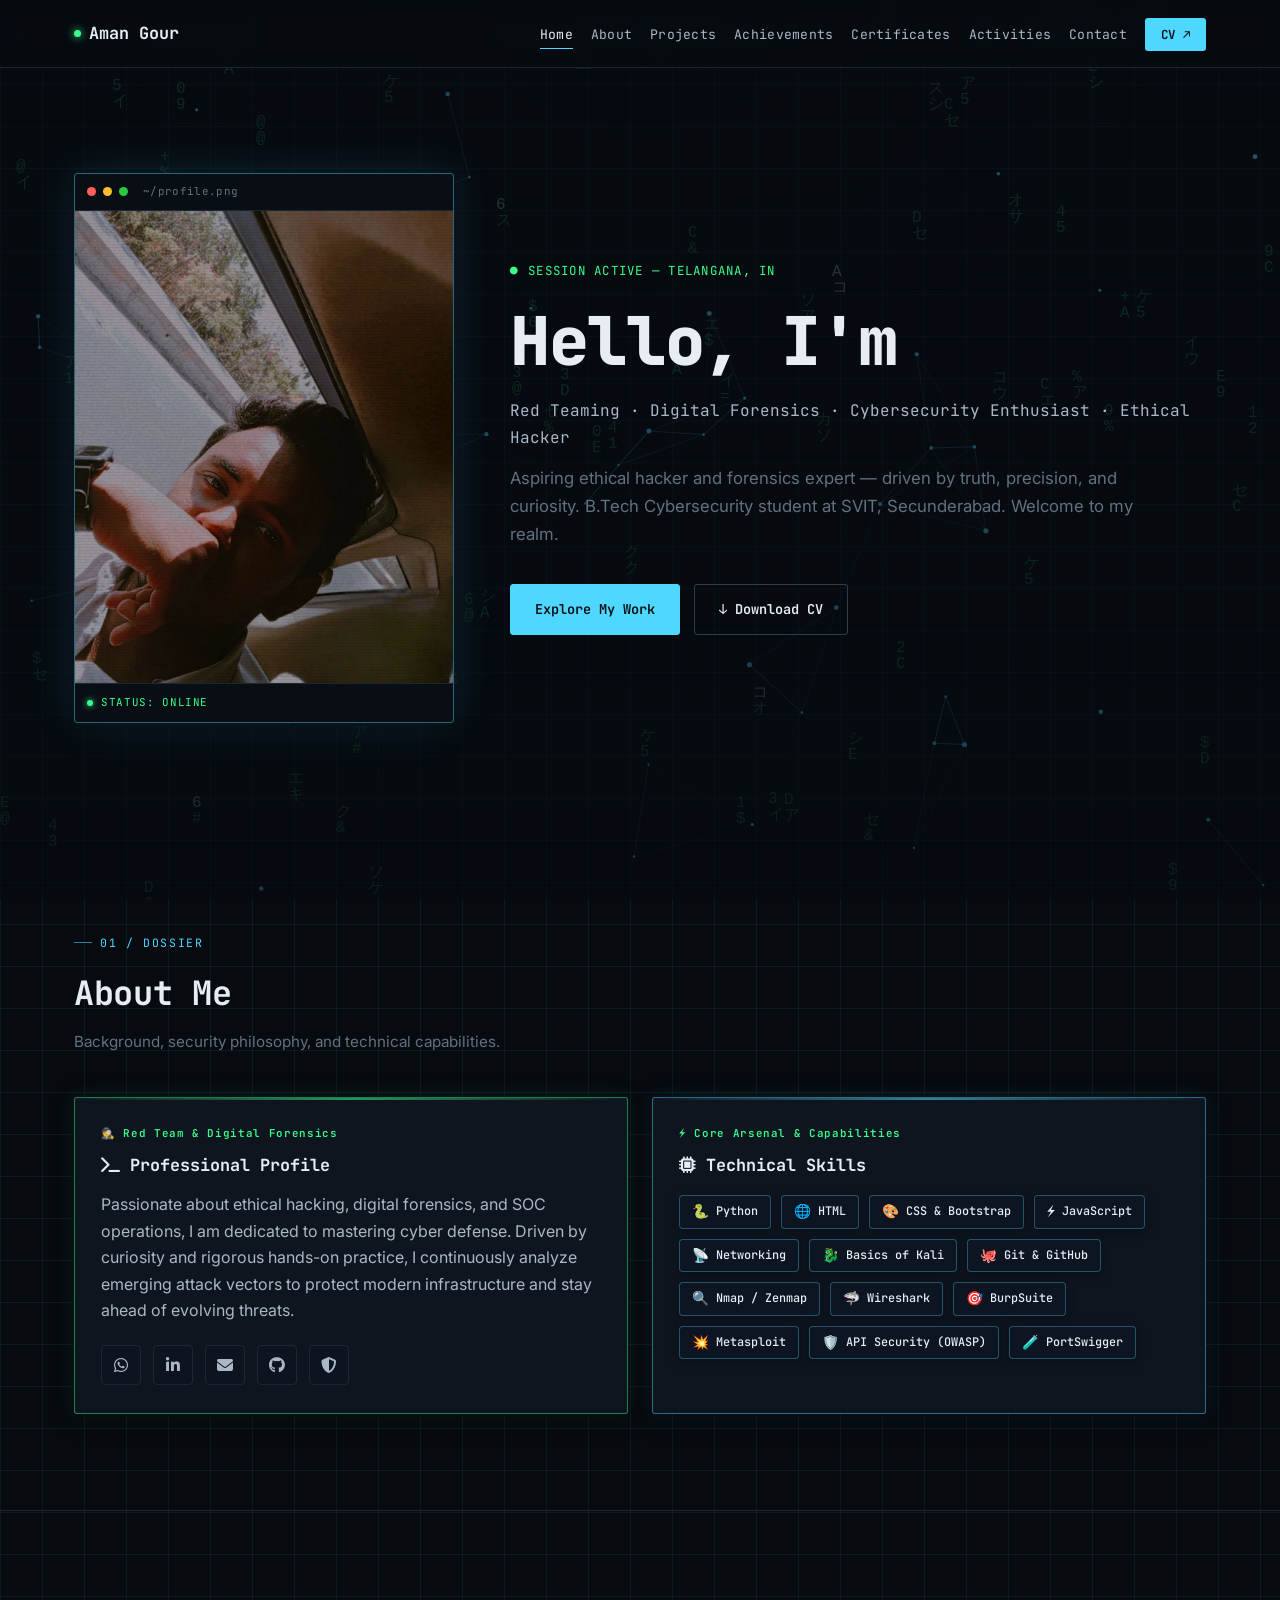
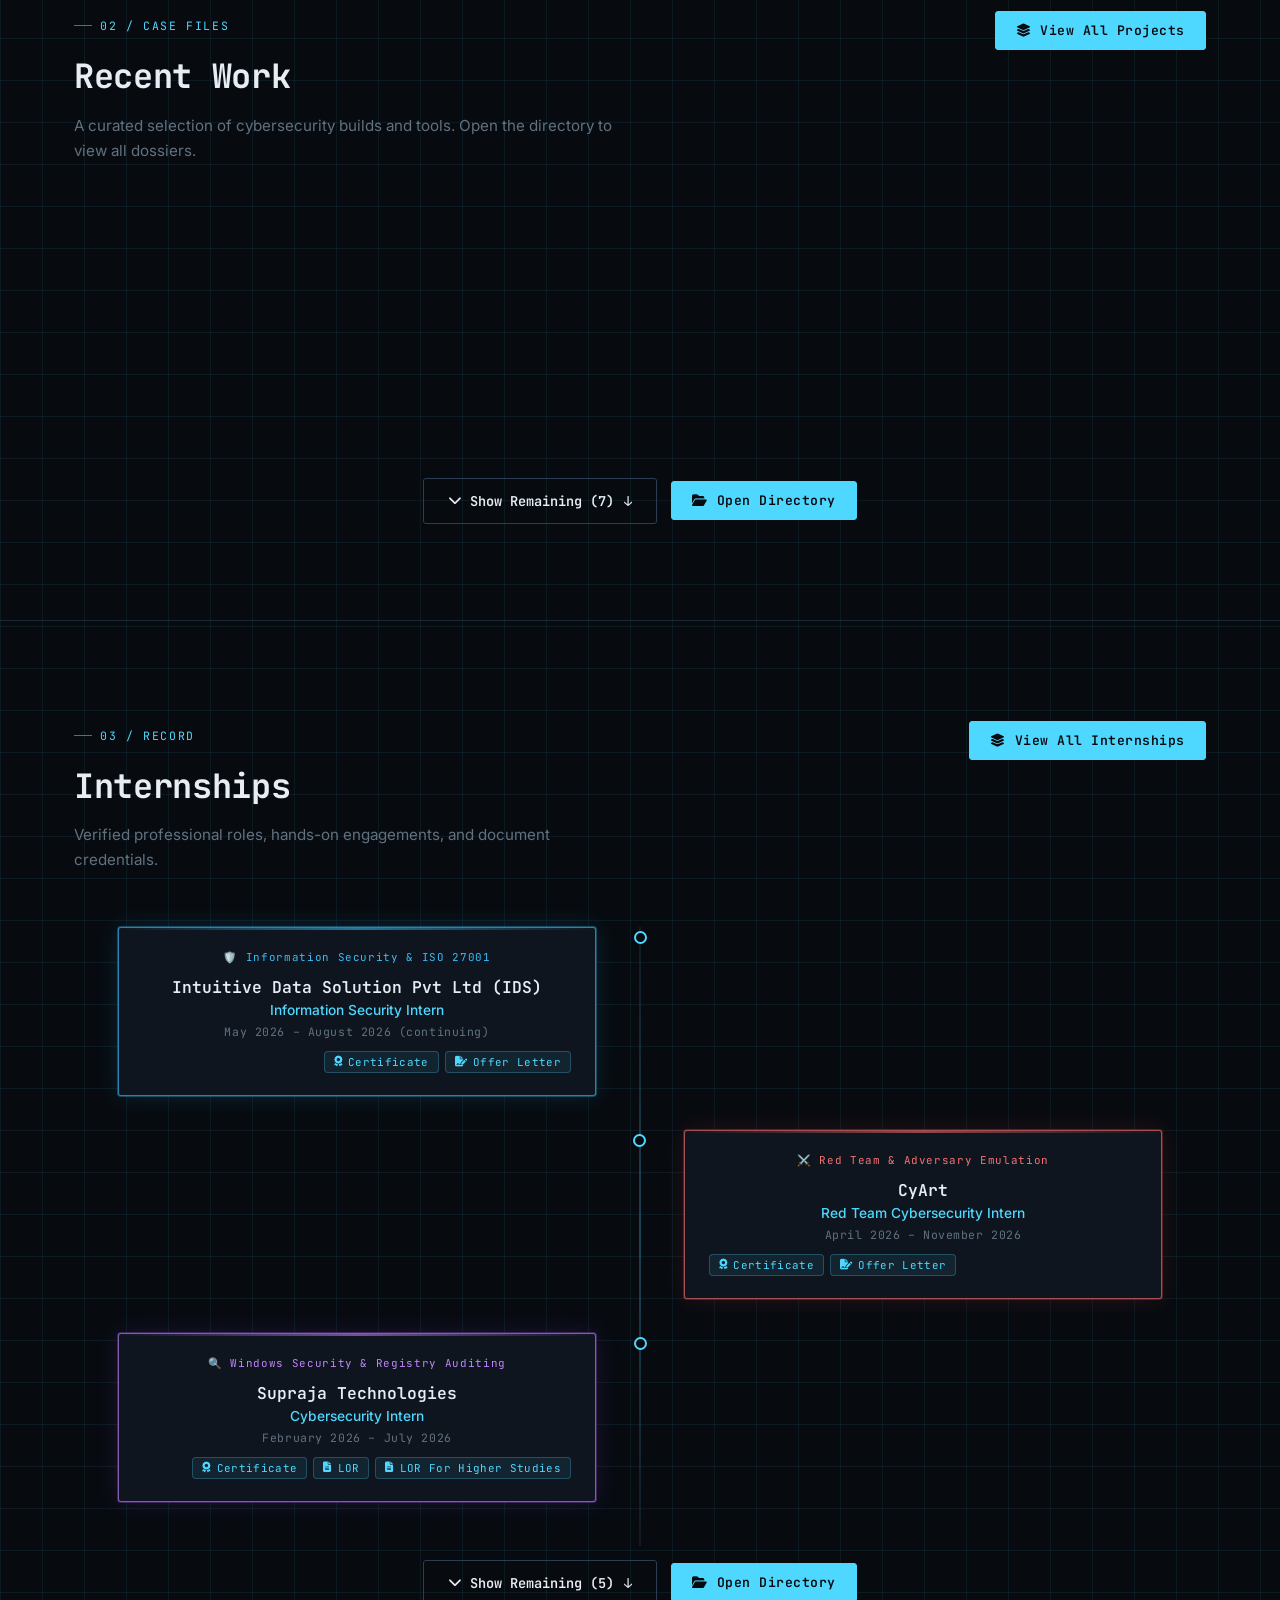
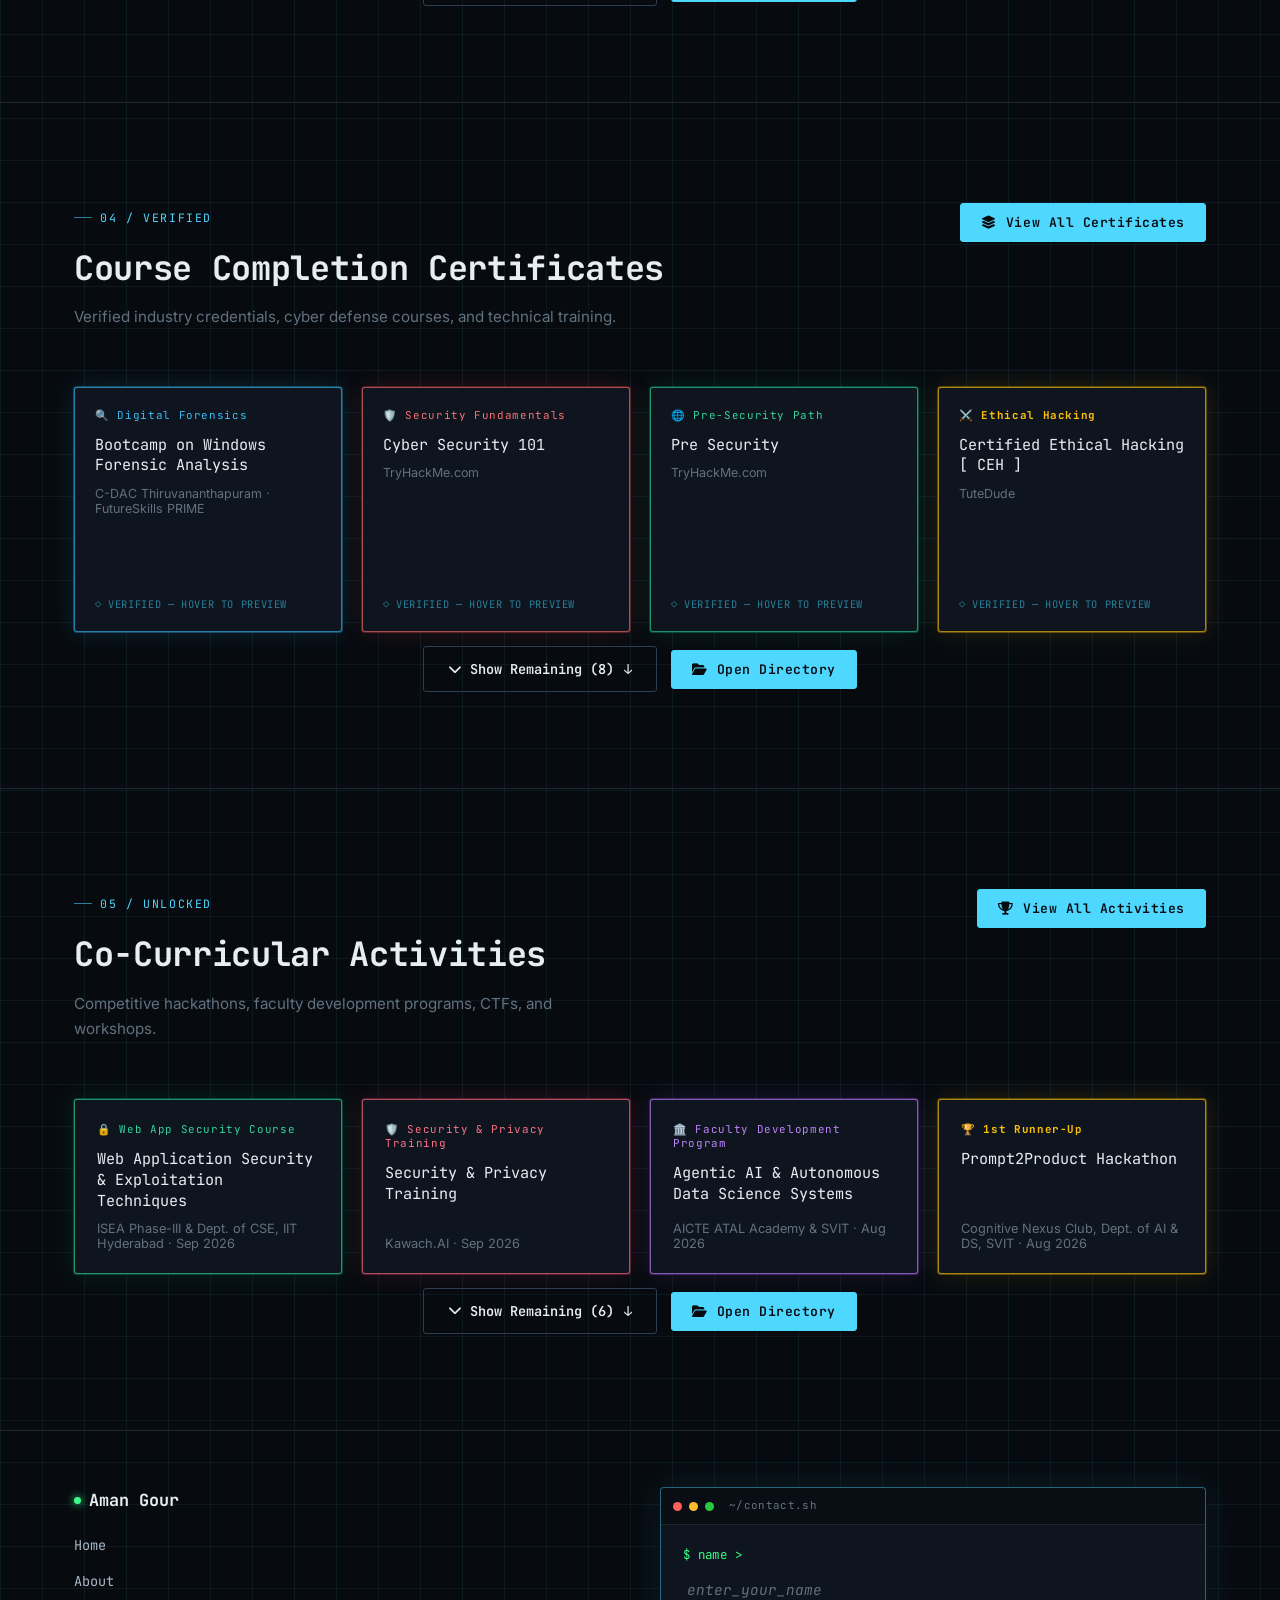
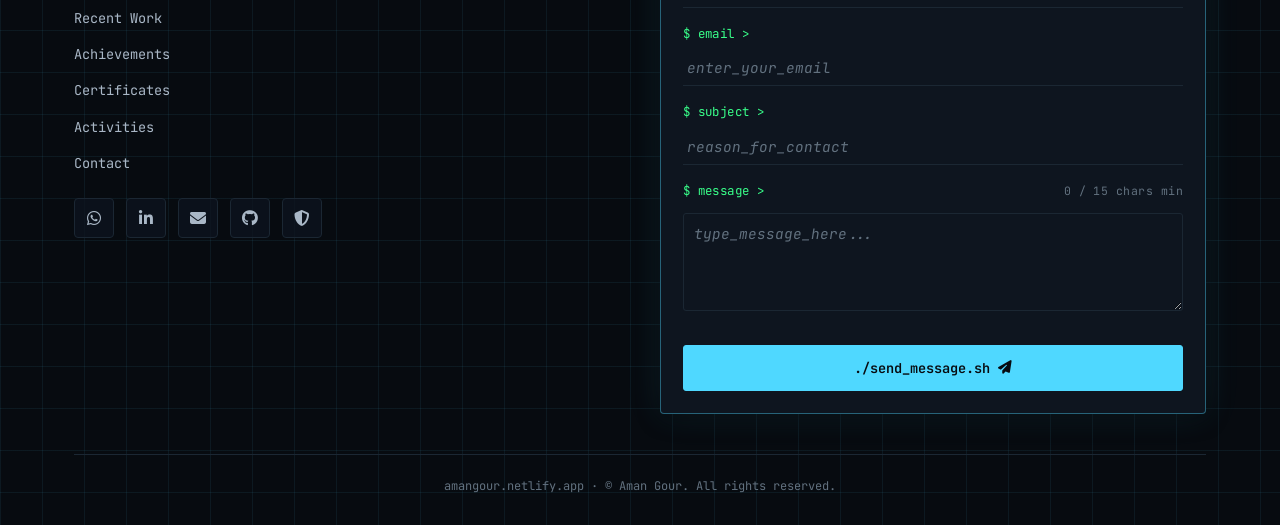
==== commit 03d2e276: "Update: CyArt internship completed, rename Resume to CV, link CV PDF" ====
--- a/index.html
+++ b/index.html
@@ -63,7 +63,7 @@
         <li><a href="#certificates">Certificates</a></li>
         <li><a href="#activities">Activities</a></li>
         <li><a href="#contact">Contact</a></li>
-        <li><a href="Resuma/Aman_Gour_Resume.pdf" target="_blank" rel="noopener noreferrer" class="nav-cta">Resume ↗</a></li>
+        <li><a href="Resuma/Aman_Gour_CV.pdf" target="_blank" rel="noopener noreferrer" class="nav-cta">CV ↗</a></li>
       </ul>
       <button class="nav-toggle" aria-label="Toggle navigation"><i class="fas fa-bars"></i></button>
     </div>
@@ -93,7 +93,7 @@
           <p class="hero-lead">Aspiring ethical hacker and forensics expert — driven by truth, precision, and curiosity. B.Tech Cybersecurity student at SVIT, Secunderabad. Welcome to my realm.</p>
           <div class="hero-actions">
             <a href="#projects" class="btn btn-primary">Explore My Work</a>
-            <a href="Resuma/Aman_Gour_Resume.pdf" download class="btn btn-ghost">↓ Download Resume</a>
+            <a href="Resuma/Aman_Gour_CV.pdf" download class="btn btn-ghost">↓ Download CV</a>
           </div>
         </div>
       </div>
